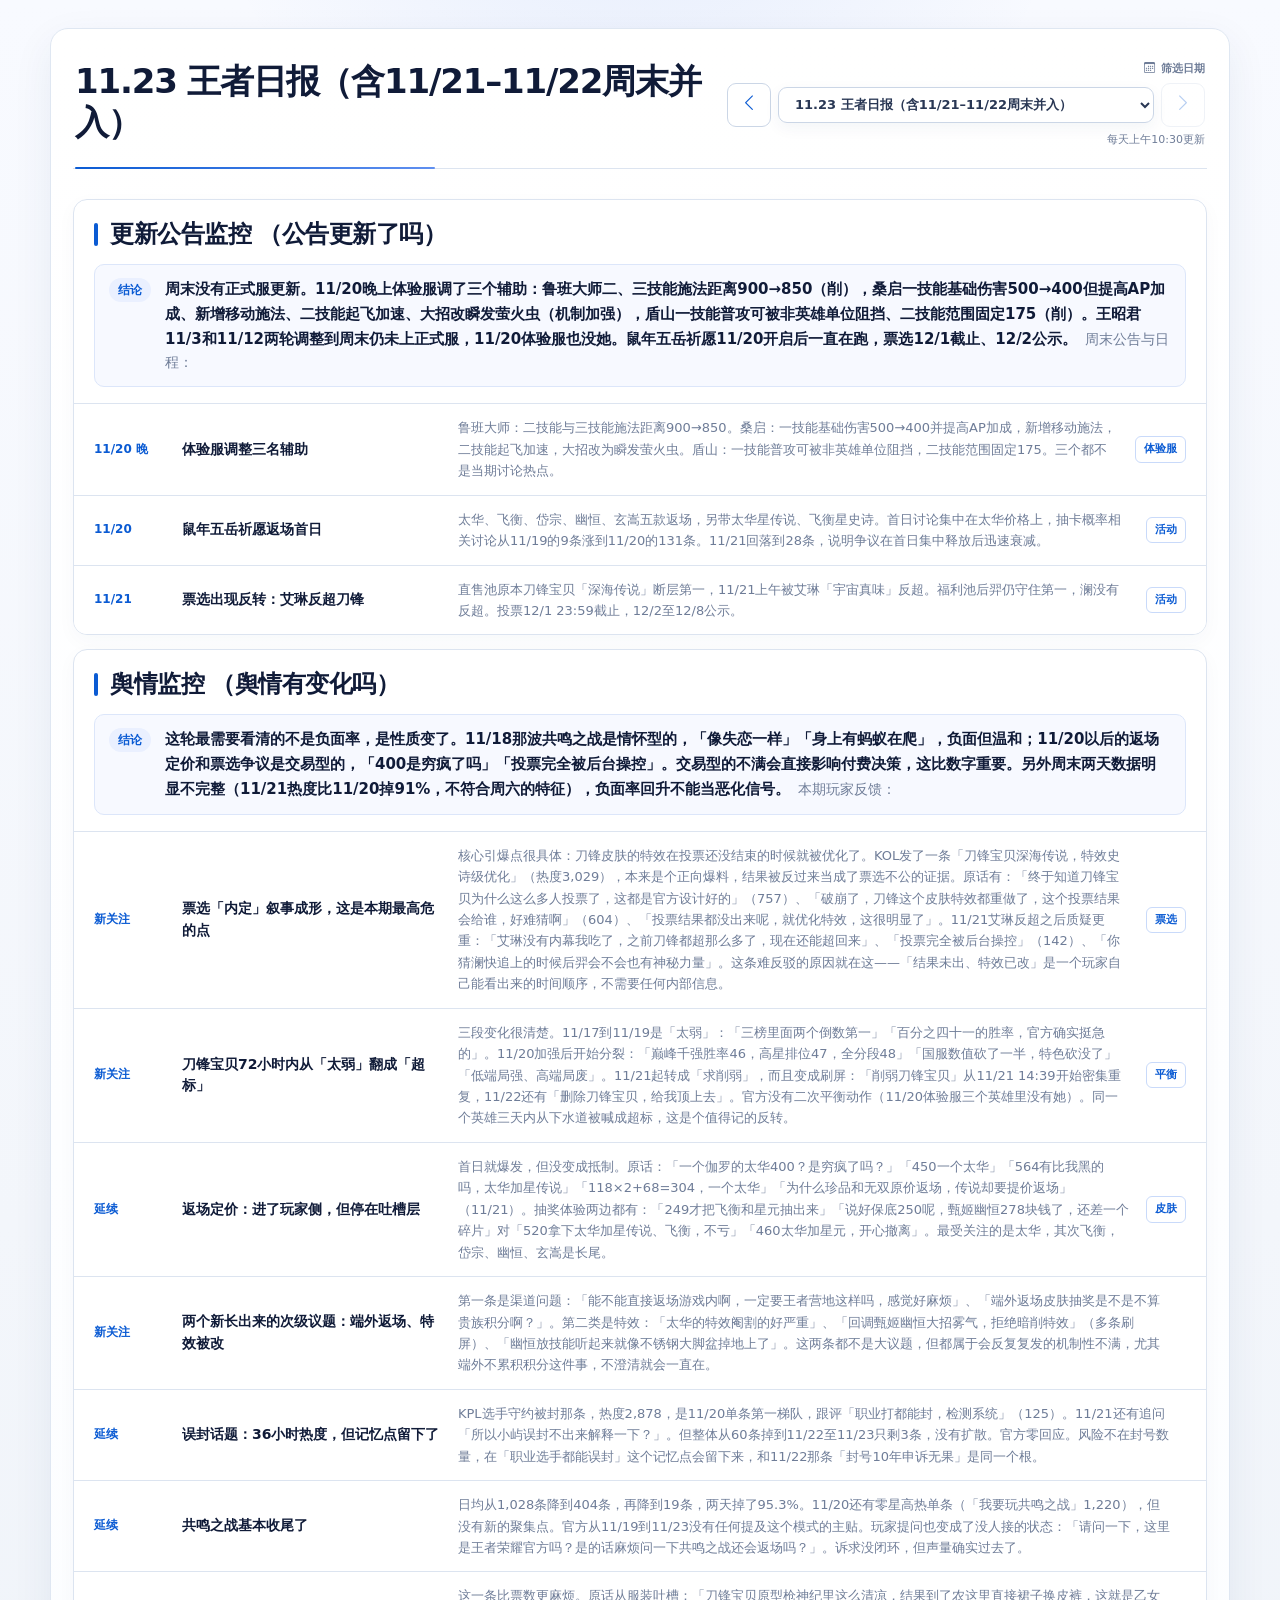
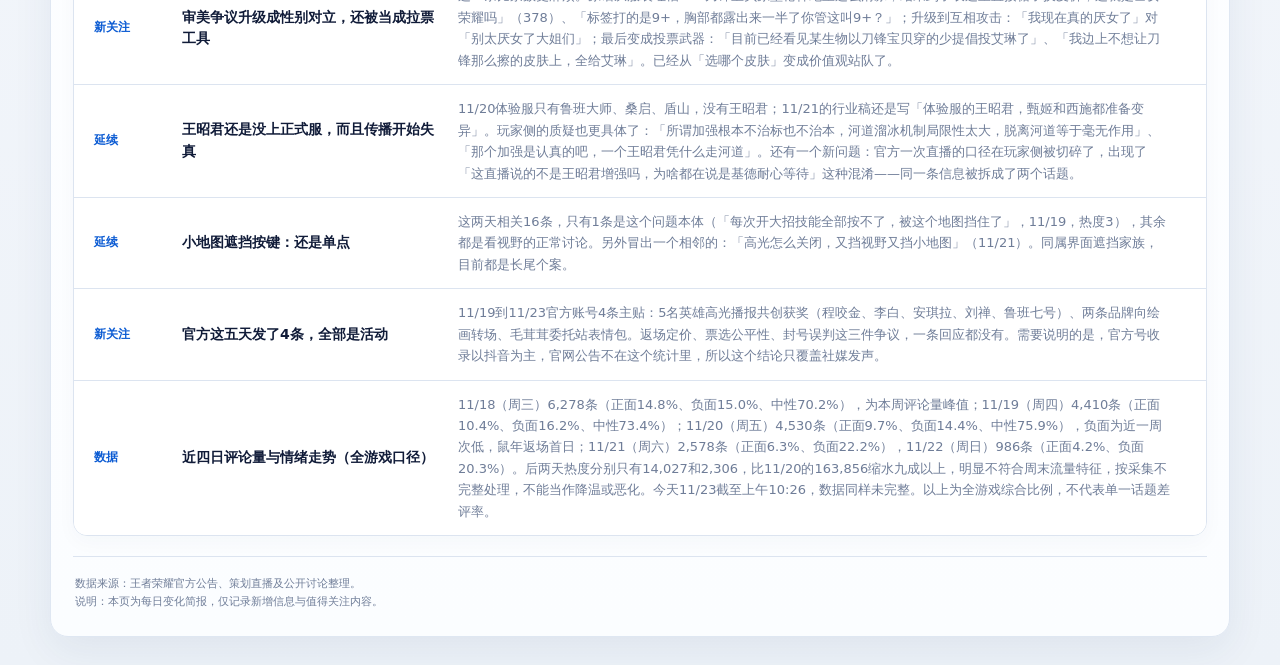
==== index.html @ 12e143df "Add Nov 23 report with weekend merge: vote-rigging claims, Bladefang reversal; backfill Nov 16-20" ====
<!DOCTYPE html>
<html lang="zh-CN">
<head>
<meta charset="UTF-8">
<meta name="viewport" content="width=device-width, initial-scale=1.0">
<meta name="color-scheme" content="light">
<meta name="description" content="王者荣耀更新与舆情监控内部日报">
<title>王者荣耀 · 更新与舆情监控</title>
<link rel="icon" href="data:,">
<link rel="preconnect" href="https://cdn.jsdelivr.net" crossorigin>
<link rel="stylesheet" href="https://cdn.jsdelivr.net/npm/bootstrap-icons@1.11.3/font/bootstrap-icons.min.css">
<style>
  :root {
    color-scheme: light;
    --page: #f3f6fb;
    --surface: #ffffff;
    --surface-soft: #f8faff;
    --ink: #101b38;
    --text: #293754;
    --muted: #6f7d98;
    --line: #dce4f0;
    --line-strong: #cbd6e6;
    --blue: #0b5bd3;
    --blue-soft: #edf4ff;
    --green: #0a9953;
    --green-soft: #f0fbf5;
    --green-line: #a9dfc3;
    --red: #e22d2d;
    --red-soft: #fff5f4;
    --red-line: #f2b8b4;
    --amber: #b86c08;
    --shadow: 0 14px 42px rgba(28, 53, 94, 0.07);
    --radius: 14px;
  }

  * { box-sizing: border-box; }

  html { scroll-behavior: smooth; }

  body {
    margin: 0;
    background:
      radial-gradient(circle at 50% -180px, rgba(56, 114, 226, 0.1), transparent 440px),
      linear-gradient(180deg, #f8faff 0%, var(--page) 54%, #edf2f8 100%);
    color: var(--text);
    font-family: "Microsoft YaHei", "PingFang SC", "Noto Sans SC", system-ui, sans-serif;
    font-size: 15px;
    line-height: 1.65;
    -webkit-font-smoothing: antialiased;
  }

  a { color: inherit; }

  .skip-link {
    position: fixed;
    top: 10px;
    left: 10px;
    z-index: 10;
    transform: translateY(-150%);
    padding: 8px 12px;
    border-radius: 8px;
    background: var(--ink);
    color: #fff;
  }

  .skip-link:focus { transform: translateY(0); }

  .report {
    width: min(1180px, calc(100% - 32px));
    margin: 28px auto;
    padding: 0 22px 22px;
    overflow: hidden;
    border: 1px solid #dfe7f2;
    border-radius: 18px;
    background: linear-gradient(180deg, #ffffff 0%, #fbfdff 100%);
    box-shadow: var(--shadow);
  }

  .masthead {
    position: relative;
    display: flex;
    align-items: flex-start;
    justify-content: space-between;
    gap: 24px;
    padding: 32px 2px 20px;
    border-bottom: 1px solid var(--line);
  }

  .masthead::after {
    position: absolute;
    bottom: -1px;
    left: 2px;
    width: min(32%, 360px);
    height: 2px;
    border-radius: 2px;
    background: linear-gradient(90deg, var(--blue), #5f8ff0);
    content: "";
  }

  .masthead h1 {
    margin: 0;
    color: var(--ink);
    font-size: clamp(25px, 3vw, 34px);
    line-height: 1.22;
    letter-spacing: -0.035em;
  }

  .masthead-meta {
    display: grid;
    flex: 0 0 auto;
    justify-items: end;
    gap: 5px;
    color: var(--muted);
    font-size: 13px;
    line-height: 1.5;
    text-align: right;
  }

  .date-filter-label {
    display: inline-flex;
    align-items: center;
    gap: 6px;
    color: var(--muted);
    font-size: 11px;
    font-weight: 700;
  }

  .date-control-row {
    display: flex;
    align-items: center;
    gap: 7px;
  }

  .date-select {
    min-width: 156px;
    height: 36px;
    padding: 0 32px 0 12px;
    border: 1px solid var(--line-strong);
    border-radius: 9px;
    outline: none;
    background-color: rgba(255, 255, 255, 0.9);
    color: var(--text);
    font: inherit;
    font-size: 13px;
    font-weight: 800;
    font-variant-numeric: tabular-nums;
    cursor: pointer;
    box-shadow: 0 5px 16px rgba(28, 53, 94, 0.05), inset 0 1px 0 #fff;
    transition: border-color 0.18s ease, box-shadow 0.18s ease;
  }

  .date-select:hover { border-color: #aebdd3; }
  .date-select:focus-visible {
    border-color: var(--blue);
    box-shadow: 0 0 0 3px rgba(11, 91, 211, 0.13), 0 5px 16px rgba(28, 53, 94, 0.05);
  }

  .refresh-note { color: var(--muted); font-size: 11px; }

  .compact-report-nav {
    display: none;
    width: 44px;
    height: 44px;
    place-items: center;
    border: 1px solid var(--line-strong);
    border-radius: 9px;
    background: rgba(255, 255, 255, 0.9);
    color: var(--blue);
    font-size: 18px;
    cursor: pointer;
  }

  .compact-report-nav:focus-visible {
    outline: 3px solid rgba(11, 91, 211, 0.16);
    outline-offset: 1px;
  }

  .compact-report-nav:disabled { opacity: 0.3; cursor: not-allowed; }

  .report-nav {
    position: fixed;
    top: 50%;
    z-index: 6;
    display: grid;
    width: 62px;
    height: 82px;
    place-items: center;
    border: 1px solid rgba(156, 176, 207, 0.52);
    border-radius: 18px;
    background: rgba(255, 255, 255, 0.5);
    color: var(--blue);
    font-size: 40px;
    opacity: 0.5;
    cursor: pointer;
    box-shadow: 0 12px 32px rgba(28, 53, 94, 0.09), inset 0 1px 0 rgba(255, 255, 255, 0.9);
    transform: translateY(-50%);
    backdrop-filter: blur(12px);
    transition: opacity 0.18s ease, transform 0.18s ease, background-color 0.18s ease, box-shadow 0.18s ease;
  }

  .report-nav i {
    line-height: 1;
    -webkit-text-stroke: 0.45px currentColor;
  }

  .report-nav:hover,
  .report-nav:focus-visible {
    opacity: 0.92;
    background: rgba(255, 255, 255, 0.88);
    box-shadow: 0 16px 40px rgba(28, 53, 94, 0.14), inset 0 1px 0 #fff;
    transform: translateY(-50%) scale(1.04);
  }

  .report-nav:focus-visible { outline: 3px solid rgba(11, 91, 211, 0.16); outline-offset: 3px; }
  .report-nav:disabled { opacity: 0.16; cursor: not-allowed; filter: grayscale(0.35); }
  .report-nav:disabled:hover { background: rgba(255, 255, 255, 0.5); transform: translateY(-50%); box-shadow: 0 12px 32px rgba(28, 53, 94, 0.09); }
  .report-nav--prev { left: max(18px, calc(50% - 700px)); }
  .report-nav--next { right: max(18px, calc(50% - 700px)); }

  main { padding-top: 30px; }

  .metrics {
    display: grid;
    grid-template-columns: repeat(3, minmax(0, 1fr));
    border: 1px solid var(--line);
    border-radius: var(--radius);
    background: linear-gradient(115deg, #fbfdff 0%, #f4f8ff 52%, #fbfdff 100%);
    box-shadow: inset 0 1px 0 rgba(255, 255, 255, 0.9), 0 8px 24px rgba(28, 53, 94, 0.04);
  }

  .metric {
    display: grid;
    grid-template-columns: 48px 1fr;
    gap: 14px;
    min-width: 0;
    padding: 24px 26px;
    transition: background-color 0.18s ease;
  }

  .metric:hover { background: rgba(237, 244, 255, 0.46); }

  .metric + .metric { border-left: 1px solid var(--line); }

  .metric-mark {
    display: grid;
    width: 46px;
    height: 46px;
    place-items: center;
    border-radius: 50%;
    border: 1px solid #dce8fb;
    background: linear-gradient(145deg, #f8fbff, #e4efff);
    color: var(--blue);
    font-size: 21px;
    font-weight: 800;
    box-shadow: 0 7px 18px rgba(11, 91, 211, 0.1), inset 0 1px 0 #fff;
  }

  .metric-mark i { display: block; line-height: 1; }

  .metric-label {
    display: block;
    margin-bottom: 2px;
    color: var(--muted);
    font-size: 13px;
  }

  .metric-value {
    display: block;
    overflow-wrap: anywhere;
    color: var(--blue);
    font-size: clamp(22px, 2.6vw, 31px);
    font-weight: 800;
    line-height: 1.3;
    letter-spacing: -0.03em;
    font-variant-numeric: tabular-nums;
  }

  .metric-value small {
    font-size: 0.58em;
    font-weight: 700;
    letter-spacing: 0;
  }

  .section {
    margin-top: 20px;
    padding: 22px 18px 18px;
    border: 1px solid var(--line);
    border-radius: var(--radius);
    background: linear-gradient(180deg, #ffffff 0%, #fcfdff 100%);
    box-shadow: 0 7px 24px rgba(28, 53, 94, 0.035), inset 0 1px 0 #fff;
  }

  .section-heading {
    display: flex;
    align-items: baseline;
    justify-content: space-between;
    gap: 20px;
    margin-bottom: 18px;
  }

  .section-heading h2 {
    position: relative;
    margin: 0;
    padding-left: 16px;
    color: var(--ink);
    font-size: 24px;
    line-height: 1.25;
    letter-spacing: -0.02em;
  }

  .section-heading h2::before {
    position: absolute;
    top: 4px;
    bottom: 3px;
    left: 0;
    width: 4px;
    border-radius: 3px;
    background: var(--blue);
    content: "";
  }

  .title-count {
    color: var(--muted);
    font-size: 13px;
    font-weight: 500;
    letter-spacing: 0;
  }

  .section-note {
    color: var(--muted);
    font-size: 12px;
    text-align: right;
  }

  .brief-report {
    display: grid;
    gap: 14px;
  }

  [hidden] { display: none !important; }

  .brief-section {
    border: 1px solid var(--line);
    border-radius: var(--radius);
    background: #fff;
    box-shadow: 0 6px 20px rgba(28, 53, 94, 0.03);
    overflow: hidden;
  }

  .brief-section .section-heading {
    margin: 0;
    padding: 19px 20px 15px;
  }

  .brief-section .section-heading h2 small {
    margin-left: 7px;
    color: inherit;
    font-size: inherit;
    font-weight: inherit;
    letter-spacing: inherit;
  }

  .brief-conclusion {
    display: flex;
    gap: 14px;
    align-items: baseline;
    margin: 0 20px 16px;
    padding: 12px 14px;
    border: 1px solid #dce6fa;
    border-radius: 10px;
    background: #f7f9ff;
  }

  .brief-conclusion-label {
    flex: 0 0 auto;
    padding: 3px 9px;
    border-radius: 999px;
    background: #eaf0ff;
    color: var(--blue);
    font-size: 12px;
    font-weight: 800;
    line-height: 1.5;
  }

  .brief-conclusion-copy {
    margin: 0;
    color: var(--muted);
    font-size: 14px;
    line-height: 1.65;
  }

  .brief-conclusion-copy strong {
    margin-right: 8px;
    color: var(--ink);
    font-size: 15px;
  }

  .brief-row-list { border-top: 1px solid var(--line); }

  .brief-row {
    display: grid;
    grid-template-columns: 72px minmax(170px, 260px) minmax(0, 1fr) auto;
    gap: 16px;
    align-items: center;
    min-height: 62px;
    padding: 13px 20px;
    background: #fff;
  }

  .brief-row + .brief-row { border-top: 1px solid var(--line); }
  .brief-row:hover { background: #fbfcff; }

  .brief-row-lead {
    color: var(--blue);
    font-size: 12px;
    font-weight: 800;
    white-space: nowrap;
  }

  .brief-row-title {
    color: var(--ink);
    font-size: 14px;
    font-weight: 800;
    line-height: 1.55;
  }

  .brief-row-copy {
    color: var(--muted);
    font-size: 13px;
    line-height: 1.65;
  }

  .brief-row-tag {
    padding: 3px 8px;
    border: 1px solid #c9dafa;
    border-radius: 6px;
    color: var(--blue);
    font-size: 11px;
    font-weight: 800;
    white-space: nowrap;
  }

  .brief-row.starred { background: #fffdf5; }
  .brief-row.starred:hover { background: #fffaf0; }

  .brief-row.starred .brief-row-lead {
    display: inline-flex;
    gap: 7px;
    align-items: center;
    color: #aa6b00;
  }

  .brief-row.starred .brief-row-lead i { color: #f0ad19; font-size: 16px; }
  .brief-row.starred .brief-row-title { color: #8d5700; }
  .brief-row.starred .brief-row-tag { border-color: #dfbb61; color: #9b6500; }

  .focus-card {
    position: relative;
    display: grid;
    grid-template-columns: minmax(0, 1.25fr) minmax(240px, 0.75fr);
    gap: 28px;
    padding: 24px;
    border: 1px solid var(--green-line);
    border-radius: 11px;
    background: linear-gradient(120deg, #f7fff9 0%, #edf9f3 70%, #f8fffb 100%);
    box-shadow: inset 0 1px 0 rgba(255, 255, 255, 0.9), 0 8px 22px rgba(10, 153, 83, 0.05);
    overflow: hidden;
  }

  .focus-card::after {
    position: absolute;
    top: -90px;
    right: -70px;
    width: 250px;
    height: 250px;
    border-radius: 50%;
    background: radial-gradient(circle, rgba(68, 190, 125, 0.1), transparent 68%);
    pointer-events: none;
    content: "";
  }

  .focus-title-row {
    display: flex;
    align-items: center;
    gap: 15px;
    margin-bottom: 12px;
  }

  .focus-title-row > div { min-width: 0; }

  .focus-icon {
    position: relative;
    z-index: 1;
    display: grid;
    flex: 0 0 48px;
    width: 48px;
    height: 48px;
    place-items: center;
    border: 1px solid rgba(255, 255, 255, 0.8);
    border-radius: 50%;
    background: linear-gradient(145deg, #18af67, #078947);
    color: #fff;
    font-size: 21px;
    box-shadow: 0 8px 20px rgba(10, 153, 83, 0.2), inset 0 1px 0 rgba(255, 255, 255, 0.28);
  }

  .eyebrow {
    display: inline-flex;
    align-items: center;
    width: fit-content;
    margin-bottom: 10px;
    padding: 4px 10px;
    border: 1px solid currentColor;
    border-radius: 999px;
    font-size: 12px;
    font-weight: 800;
    line-height: 1.35;
  }

  .eyebrow.good { color: var(--green); background: #fff; }
  .eyebrow.risk { color: var(--red); background: #fff; }

  .focus-card h3 {
    margin: 0;
    color: var(--green);
    font-size: clamp(25px, 3vw, 36px);
    line-height: 1.2;
    letter-spacing: -0.03em;
  }

  .focus-card p { margin: 0; font-size: 16px; }

  .focus-proof {
    position: relative;
    z-index: 1;
    align-self: stretch;
    padding-left: 28px;
    border-left: 1px solid var(--green-line);
  }

  .proof-label {
    display: inline-flex;
    align-items: center;
    gap: 7px;
    color: var(--muted);
    font-size: 12px;
  }

  .proof-value {
    margin: 7px 0 5px;
    color: var(--green);
    font-size: clamp(25px, 3vw, 36px);
    font-weight: 800;
    line-height: 1.2;
    letter-spacing: -0.035em;
    font-variant-numeric: tabular-nums;
    text-shadow: 0 2px 10px rgba(10, 153, 83, 0.08);
  }

  .proof-note { color: #4b6b5a; font-size: 12px; }

  .risk-panel {
    display: grid;
    grid-template-columns: 190px minmax(0, 1fr);
    margin-top: 14px;
    border: 1px solid var(--red-line);
    border-radius: 11px;
    background: linear-gradient(112deg, #fffafa 0%, #fff3f2 100%);
    box-shadow: inset 0 1px 0 rgba(255, 255, 255, 0.8), 0 7px 20px rgba(226, 45, 45, 0.035);
    overflow: hidden;
  }

  .risk-label {
    display: flex;
    flex-direction: column;
    align-items: flex-start;
    justify-content: center;
    gap: 8px;
    padding: 20px;
    border-right: 1px solid #f2cbc8;
    background: linear-gradient(145deg, rgba(255, 255, 255, 0.72), rgba(255, 245, 244, 0.42));
  }

  .risk-heading-icon,
  .risk-item-icon {
    display: grid;
    place-items: center;
    border-radius: 50%;
    background: linear-gradient(145deg, #f63d3d, #d82020);
    color: #fff;
    box-shadow: 0 6px 16px rgba(226, 45, 45, 0.18), inset 0 1px 0 rgba(255, 255, 255, 0.25);
  }

  .risk-heading-icon { width: 34px; height: 34px; font-size: 17px; }
  .risk-item-icon { width: 30px; height: 30px; font-size: 15px; }

  .risk-label strong { color: var(--red); font-size: 20px; }
  .risk-label > span:not(.risk-heading-icon) { color: #8d5d60; font-size: 12px; }

  .risk-list { margin: 0; padding: 6px 18px; list-style: none; display: flex; flex-direction: column; justify-content: center; }

  .risk-item {
    display: grid;
    grid-template-columns: 30px minmax(190px, 0.42fr) minmax(0, 1fr) auto;
    gap: 16px;
    align-items: center;
    padding: 15px 0;
  }

  .risk-item + .risk-item { border-top: 1px solid #f2d6d3; }

  .risk-name { color: var(--red); font-weight: 800; }
  .risk-copy { color: #695456; font-size: 13px; }

  .risk-status {
    padding: 3px 9px;
    border: 1px solid rgba(226, 45, 45, 0.28);
    border-radius: 7px;
    background: rgba(255, 255, 255, 0.66);
    color: var(--red);
    font-size: 12px;
    font-weight: 800;
    white-space: nowrap;
  }

  .update-group + .update-group { margin-top: 20px; }

  .update-group-title {
    display: flex;
    align-items: center;
    gap: 9px;
    margin: 0 0 8px;
    color: var(--blue);
    font-size: 17px;
  }

  .group-index {
    display: inline-grid;
    width: 26px;
    height: 26px;
    place-items: center;
    border-radius: 7px;
    border: 1px solid #dce8fb;
    background: linear-gradient(145deg, #f7faff, #e6f0ff);
    font-size: 14px;
    font-variant-numeric: tabular-nums;
    box-shadow: 0 4px 12px rgba(11, 91, 211, 0.07), inset 0 1px 0 #fff;
  }

  .update-table {
    overflow: hidden;
    border: 1px solid var(--line);
    border-radius: 10px;
    background: #fff;
    box-shadow: inset 0 1px 0 #fff;
  }

  .update-row {
    display: grid;
    grid-template-columns: minmax(185px, 0.34fr) minmax(0, 1fr) auto;
    min-height: 48px;
    align-items: center;
    transition: background-color 0.18s ease;
  }

  .update-row:hover { background: #f8fbff; }

  .update-row + .update-row { border-top: 1px solid var(--line); }

  .update-name,
  .update-copy,
  .update-tag { padding: 11px 16px; }

  .update-name { color: var(--blue); font-weight: 800; }
  .update-copy { border-left: 1px solid var(--line); color: var(--text); font-size: 13px; }

  .update-tag {
    color: var(--muted);
    font-size: 11px;
    font-weight: 700;
    white-space: nowrap;
  }

  .update-tag::before {
    display: inline-block;
    width: 5px;
    height: 5px;
    margin-right: 6px;
    border-radius: 50%;
    background: #8aa5cf;
    vertical-align: 2px;
    content: "";
  }

  .topic-board {
    border: 1px solid var(--line);
    border-radius: 10px;
    background: var(--surface);
    overflow: hidden;
    box-shadow: inset 0 1px 0 #fff;
  }

  .topic-board-head,
  .topic-row {
    display: grid;
    grid-template-columns: 92px minmax(0, 1fr) minmax(190px, 0.34fr);
    gap: 20px;
    align-items: center;
  }

  .topic-board-head {
    padding: 11px 18px;
    border-bottom: 1px solid var(--line);
    background: var(--surface-soft);
    color: var(--muted);
    font-size: 11px;
  }

  .topic-ranking { margin: 0; padding: 0; list-style: none; }

  .topic-row { min-height: 76px; padding: 14px 18px; transition: background-color 0.18s ease; }
  .topic-row + .topic-row { border-top: 1px solid var(--line); }
  .topic-row:hover { background: #f8fbff; }

  .topic-rank {
    display: grid;
    width: 30px;
    height: 30px;
    place-items: center;
    border-radius: 8px;
    background: #98a4b6;
    color: #fff;
    box-shadow: 0 5px 12px rgba(73, 91, 122, 0.14), inset 0 1px 0 rgba(255, 255, 255, 0.25);
  }

  .topic-rank small { display: none; }
  .topic-rank strong {
    font-size: 15px;
    line-height: 1;
    font-variant-numeric: tabular-nums;
  }

  .topic-row:nth-child(1) .topic-rank { background: linear-gradient(145deg, #f04438, #d92d20); }
  .topic-row:nth-child(2) .topic-rank { background: linear-gradient(145deg, #ff8a34, #f15a16); }
  .topic-row:nth-child(3) .topic-rank { background: linear-gradient(145deg, #f6b914, #e89a00); }

  .topic-main strong { display: block; color: var(--ink); font-size: 15px; }
  .topic-main span { display: block; margin-top: 4px; color: var(--muted); font-size: 12px; }
  .topic-signal { color: var(--blue); font-size: 12px; font-weight: 700; }

  .method-note {
    margin: 16px 2px 0;
    color: var(--muted);
    font-size: 11px;
  }

  .section-rail {
    position: fixed;
    top: auto;
    bottom: calc(50% + 64px);
    left: calc(50% + 610px);
    z-index: 5;
    display: grid;
    width: 132px;
    overflow: hidden;
    border: 1px solid var(--line);
    border-radius: 12px;
    background: linear-gradient(180deg, rgba(255, 255, 255, 0.97), rgba(247, 250, 255, 0.95));
    box-shadow: 0 12px 35px rgba(28, 53, 94, 0.09);
    backdrop-filter: blur(12px);
  }

  .section-rail a {
    display: grid;
    grid-template-columns: 24px 1fr;
    gap: 8px;
    align-items: center;
    min-height: 52px;
    padding: 10px 12px;
    color: var(--muted);
    font-size: 12px;
    font-weight: 700;
    text-decoration: none;
    transition: color 0.18s ease, background 0.18s ease;
  }

  .section-rail a + a { border-top: 1px solid var(--line); }
  .section-rail a:hover,
  .section-rail a:focus-visible,
  .section-rail a[aria-current="true"] { color: var(--blue); background: var(--blue-soft); }

  .section-rail b {
    color: inherit;
    font-size: 15px;
    font-variant-numeric: tabular-nums;
  }

  footer {
    margin-top: 20px;
    padding: 18px 2px 2px;
    border-top: 1px solid var(--line);
    color: var(--muted);
    font-size: 11px;
  }

  .sr-only {
    position: absolute;
    width: 1px;
    height: 1px;
    padding: 0;
    margin: -1px;
    overflow: hidden;
    clip: rect(0, 0, 0, 0);
    white-space: nowrap;
    border: 0;
  }

  @media (max-width: 900px) {
    .report { width: min(100% - 20px, 760px); margin: 10px auto; }
    .metrics { grid-template-columns: 1fr; }
    .metric + .metric { border-top: 1px solid var(--line); border-left: 0; }
    .focus-card { grid-template-columns: 1fr; }
    .focus-proof { padding: 18px 0 0; border-top: 1px solid var(--green-line); border-left: 0; }
    .risk-panel { grid-template-columns: 150px minmax(0, 1fr); }
    .risk-label { padding: 16px; }
    .risk-item { grid-template-columns: 30px minmax(180px, 0.5fr) minmax(0, 1fr); gap: 12px 16px; }
    .risk-status { grid-column: 1 / -1; }
  }

  @media (max-width: 1499px) {
    .section-rail { display: none; }
  }

  @media (max-height: 560px) {
    .section-rail { display: none; }
  }

  @media (max-width: 1419px) {
    .report-nav { display: none; }
    .compact-report-nav { display: grid; }
  }

  @media (max-width: 620px) {
    body { font-size: 14px; }
    .report { width: 100%; margin: 0; padding: 0 12px 16px; border: 0; border-radius: 0; box-shadow: none; }
    .masthead { flex-direction: column; gap: 14px; padding: 22px 2px 16px; }
    .masthead h1 { font-size: 24px; }
    .masthead-meta { width: 100%; justify-items: start; text-align: left; }
    .date-control-row { width: 100%; }
    .date-select { flex: 1; min-width: 0; }
    main { padding-top: 18px; }
    .metric { grid-template-columns: 40px 1fr; padding: 17px 16px; }
    .metric-mark { width: 38px; height: 38px; font-size: 18px; }
    .metric-value { font-size: 23px; }
    .section { margin-top: 12px; padding: 18px 12px 12px; }
    .section-heading { align-items: flex-start; margin-bottom: 14px; }
    .section-heading h2 { font-size: 20px; }
    .section-note { max-width: 120px; }
    .brief-section .section-heading { margin: 0; padding: 17px 14px 13px; }
    .brief-conclusion {
      gap: 10px;
      margin: 0 14px 13px;
      padding: 11px 12px;
    }
    .brief-conclusion-copy strong { display: block; margin: 0 0 2px; }
    .brief-row {
      grid-template-columns: 56px minmax(0, 1fr);
      gap: 4px 12px;
      align-items: start;
      min-height: 0;
      padding: 13px 14px;
    }
    .brief-row-title,
    .brief-row-copy,
    .brief-row-tag { grid-column: 2; }
    .brief-row-tag { width: fit-content; margin-top: 3px; }
    .focus-card { gap: 18px; padding: 18px; }
    .focus-card h3 { font-size: 28px; }
    .focus-card p { font-size: 14px; }
    .risk-panel { grid-template-columns: 1fr; }
    .risk-label { padding: 14px; border-right: 0; border-bottom: 1px solid #f2cbc8; }
    .risk-list { padding: 0 14px; }
    .risk-item { grid-template-columns: 30px minmax(0, 1fr); gap: 5px 10px; }
    .risk-item-icon { grid-row: 1 / span 3; }
    .risk-copy,
    .risk-status { grid-column: 2; }
    .update-row { grid-template-columns: 1fr; padding: 11px 13px; }
    .update-name,
    .update-copy,
    .update-tag { padding: 0; }
    .update-copy { margin-top: 5px; border-left: 0; }
    .update-tag { margin-top: 7px; }
    .topic-board-head { display: none; }
    .topic-row { grid-template-columns: 54px minmax(0, 1fr); gap: 12px; padding: 14px; }
    .topic-signal { grid-column: 2; }
  }

  @media (prefers-reduced-motion: reduce) {
    html { scroll-behavior: auto; }
    *, *::before, *::after { transition-duration: 0.001ms !important; }
  }
</style>
</head>
<body>
<a class="skip-link" href="#main-content">跳到主要内容</a>
<button class="report-nav report-nav--prev" id="previous-report" type="button" aria-label="查看上一期报告">
  <i class="bi bi-chevron-left" aria-hidden="true"></i>
</button>
<button class="report-nav report-nav--next" id="next-report" type="button" aria-label="查看下一期报告">
  <i class="bi bi-chevron-right" aria-hidden="true"></i>
</button>
<nav class="section-rail" id="section-rail" aria-label="页面章节"></nav>
<div class="report">
  <header class="masthead">
    <h1 id="report-title"></h1>
    <div class="masthead-meta">
      <span class="date-filter-label"><i class="bi bi-calendar3" aria-hidden="true"></i>筛选日期</span>
      <div class="date-control-row">
        <button class="compact-report-nav" id="compact-previous-report" type="button" aria-label="查看上一期报告">
          <i class="bi bi-chevron-left" aria-hidden="true"></i>
        </button>
        <label class="sr-only" for="report-date-select">选择报告日期</label>
        <select class="date-select" id="report-date-select"></select>
        <button class="compact-report-nav" id="compact-next-report" type="button" aria-label="查看下一期报告">
          <i class="bi bi-chevron-right" aria-hidden="true"></i>
        </button>
      </div>
      <span class="refresh-note">每天上午10:30更新</span>
    </div>
  </header>

  <main id="main-content">
    <div class="brief-report" id="brief-report" hidden>
      <section class="brief-section" id="brief-updates" aria-labelledby="brief-updates-title">
        <div class="section-heading">
          <h2 id="brief-updates-title">更新公告监控<small>（公告更新了吗）</small></h2>
        </div>
        <div id="brief-update-conclusion"></div>
        <div class="brief-row-list" id="brief-update-list"></div>
      </section>

      <section class="brief-section" id="brief-changes" aria-labelledby="brief-changes-title">
        <div class="section-heading">
          <h2 id="brief-changes-title">舆情监控<small>（舆情有变化吗）</small></h2>
        </div>
        <div id="brief-change-conclusion"></div>
        <div class="brief-row-list" id="daily-change-list"></div>
      </section>
    </div>

    <div id="full-report">
    <section class="metrics" aria-label="本期关键数据">
      <div class="metric">
        <span class="metric-mark" aria-hidden="true"><i class="bi bi-chat-square-dots-fill"></i></span>
        <div>
          <span class="metric-label">评论总量</span>
          <strong class="metric-value"><span id="comment-total"></span> <small>条</small></strong>
        </div>
      </div>
      <div class="metric">
        <span class="metric-mark" aria-hidden="true"><i class="bi bi-clock"></i></span>
        <div>
          <span class="metric-label">更新时间</span>
          <strong class="metric-value">每天上午10:30</strong>
        </div>
      </div>
      <div class="metric">
        <span class="metric-mark" aria-hidden="true"><i class="bi bi-star"></i></span>
        <div>
          <span class="metric-label">最值得关注</span>
          <strong class="metric-value" id="metric-highlight"></strong>
        </div>
      </div>
    </section>

    <section class="section" id="recommendation" aria-labelledby="focus-title">
      <div class="section-heading">
        <h2 id="focus-title">值得关注</h2>
        <span class="section-note">本期正向表现与重点争议</span>
      </div>

      <article class="focus-card">
        <div>
          <div class="focus-title-row">
            <span class="focus-icon" aria-hidden="true"><i class="bi bi-trophy-fill"></i></span>
            <div>
              <span class="eyebrow good" id="focus-eyebrow"></span>
              <h3 id="focus-name"></h3>
            </div>
          </div>
          <p id="focus-copy"></p>
        </div>
        <div class="focus-proof">
          <span class="proof-label"><i class="bi bi-hand-thumbs-up-fill" aria-hidden="true"></i><span id="proof-label"></span></span>
          <div class="proof-value" id="proof-value"></div>
          <div class="proof-note" id="proof-note"></div>
        </div>
      </article>

      <div class="risk-panel">
        <div class="risk-label">
          <span class="risk-heading-icon" aria-hidden="true"><i class="bi bi-exclamation-lg"></i></span>
          <strong>舆情风险</strong>
          <span id="risk-count"></span>
        </div>
        <ul class="risk-list" id="risk-list"></ul>
      </div>
    </section>

    <section class="section" id="sentiment" aria-labelledby="sentiment-title">
      <div class="section-heading">
        <h2 id="sentiment-title">近期话题讨论度<small class="title-count">（本周统计 <span id="sentiment-count"></span> 条评论）</small></h2>
        <span class="section-note">近7日话题讨论热度</span>
      </div>

      <div class="topic-board">
        <div class="topic-board-head" aria-hidden="true">
          <span>排名</span>
          <span>话题与讨论焦点</span>
          <span>热度依据</span>
        </div>
        <ol class="topic-ranking" id="topic-ranking"></ol>
      </div>
      <p class="method-note">说明：榜单用于回答“大家本周都在讨论什么”，按评论量、互动量与讨论持续度综合排序。</p>
    </section>

    <section class="section" id="updates-section" aria-labelledby="updates-title">
      <div class="section-heading">
        <h2 id="updates-title">更新内容</h2>
        <span class="section-note">玩法 → 商业化 → 运营活动</span>
      </div>
      <div id="updates"></div>
    </section>
    </div>
  </main>

  <footer id="report-footer"></footer>
</div>
<p class="sr-only" id="report-change-status" role="status" aria-live="polite"></p>

<script>
/* 历史日报入口：新增日期时追加一份报告，旧日期继续保留。 */
const BASE_UPDATES = [
  {
    title: "玩法",
    rows: [
      { name: "超极限狂潮", copy: "限时玩法。英雄技能冷却大幅缩短，体型随战斗变化，强调高频技能与爽感对抗。", tag: "已上线" },
      { name: "夏日农友节峡谷", copy: "主题玩法。峡谷加入身份牌与“种土豆”等互动，对局内完成目标可获得主题奖励。", tag: "已上线" },
      { name: "新英雄卢雅那", copy: "定位射手，核心玩法包含远程持续输出与致盲机制；英雄内容统一归入玩法。", tag: "已上线" }
    ]
  },
  {
    title: "商业化",
    rows: [
      { name: "澜·雾影狼魂", copy: "无双限定，祈愿抽取；本期监测显示保底成本约 400 元。", tag: "价格关注" },
      { name: "海月·真言先知", copy: "传说品质，8月8日上架，售价990点券。", tag: "皮肤" },
      { name: "百里守约·暗夜巡卫", copy: "传说品质，8月13日上架，售价990点券。", tag: "皮肤" },
      { name: "扁鹊·双面药师", copy: "史诗品质，通过活动免费获取。", tag: "福利" },
      { name: "心魔六耳·未来纪元", copy: "勇者品质，首周售价60点券。", tag: "皮肤" }
    ]
  },
  {
    title: "运营活动",
    rows: [
      { name: "夏日农友节", copy: "主题玩法与登录福利联动，围绕对局参与和主题奖励展开。", tag: "主题活动" },
      { name: "城市派对·青岛站", copy: "8月5日至8月9日开展线下城市活动。", tag: "线下" },
      { name: "明星农友赛", copy: "8月7日开展明星参与的主题对抗活动。", tag: "社区活动" }
    ]
  }
];

const REPORTS = {
  "2026-08-11": {
    layout: "full",
    title: "8.11 王者日报",
    date: "2026年8月11日",
    totalComments: "92,500",
    metricHighlight: "超极限狂潮",
    focus: {
      eyebrow: "舆情较好",
      tone: "good",
      name: "超极限狂潮",
      copy: "英雄技能冷却大幅缩短、体型随战斗夸张变化，玩法轻松爽快。玩家反馈娱乐性强，并催生大量趣味名场面（如关羽骑摩托、奥特曼乱入），社区呼吁转为常驻模式。",
      proofLabel: "外部表现",
      proofValue: "140 万点赞",
      proofNote: "本期监测到的相关视频最高点赞量"
    },
    risks: [
      {
        name: "周瑜剧情争议",
        copy: "争议集中于动画将周瑜塑造为诸葛亮的陪衬（“万年老二”），被玩家指为丑化角色；官方回应后仍需跟踪情绪回落。",
        status: "仍需跟踪"
      }
    ],
    updates: BASE_UPDATES,
    topics: [
      { name: "超极限狂潮", focus: "英雄体型被夸张放大，出现关羽骑着摩托车带着奥特曼这类被放大的搞笑名场面，玩家觉得非常有趣。", signal: "最高点赞视频 140 万" },
      { name: "澜·雾影狼魂皮肤", focus: "玩家对闪光海报高度赞扬，认为造型非常帅气；另有部分玩家认为技能特效品质未匹配无双定价。", signal: "海报口碑突出" },
      { name: "周瑜剧情争议", focus: "争议集中于动画将周瑜塑造为诸葛亮的陪衬（“万年老二”），被玩家指为丑化角色。", signal: "剧情争议持续" },
      { name: "新英雄卢雅那", focus: "玩家围绕致盲机制的强度与平衡性展开讨论，是本期值得关注的英雄设计话题。", signal: "单条视频最高 24.5 万赞" },
      { name: "夏日农友节峡谷", focus: "讨论集中在主题玩法、活动参与和福利内容。", signal: "玩法与福利讨论" }
    ]
  },
  "2026-08-12": {
    layout: "brief",
    title: "8.12 王者日报",
    date: "2026年8月12日",
    brief: {
      updateConclusion: {
        title: "有，但不大。",
        copy: "8月10日和11日各出了一次体验服更新："
      },
      updates: [
        {
          date: "8/10",
          title: "体验服停机维护",
          copy: "常规稳定性更新，无实质内容。",
          tag: "体验服"
        },
        {
          date: "8/11",
          title: "体验服不停机更新",
          copy: "含英雄调整（具体英雄因官网编码问题未能完整抓取，但NGA社区确认有平衡性改动）。",
          tag: "体验服"
        },
        {
          date: "持续中",
          title: "真正的大更新是8月6日夏日农友节",
          copy: "（8月8日澜无双·雾影狼魂上线、扁鹊史诗皮活动送、心魔六耳秒杀、妲己九尾返场、新英雄卢雅那等），都在3天窗口前已启动，目前仍在持续中（蔷薇之心今天截止）。",
          tag: "正式服"
        }
      ],
      changeConclusion: {
        title: "有，变化显著。",
        copy: "三个热点："
      },
      changes: [
        {
          name: "周瑜动画事件（8月9日爆发）",
          state: "热点1",
          copy: "《是王者啊》动画把周瑜欢迎会换成诸葛亮，激怒周瑜/小乔/曜等多群体，负面率~85%。制作组当日道歉承诺重做，8月10日起已降温。"
        },
        {
          name: "英雄平衡争议升温",
          state: "热点2",
          copy: "六耳猕猴/影/卢雅那等被指超标，8月11日策划直播点名15位超标+16位补强英雄。【战斗强度平衡性】讨论占比3天从10%翻到23%，仍在爬升。"
        },
        {
          name: "匹配机制争议",
          state: "热点3",
          copy: "策划直播宣布加入【负面信誉维度】优化排位算法，但玩家以质疑和讽刺为主（「策划承认连胜必连败了吗」）。",
          tag: "值得关注",
          starred: true
        },
        {
          name: "新皮肤（澜无双等）",
          state: "补充",
          copy: "舆情中性偏正面，无明显翻车。"
        }
      ]
    }
  },
  "2026-08-13": {
    layout: "brief",
    title: "8.13 王者日报",
    date: "2026年8月13日",
    brief: {
      updateConclusion: {
        title: "有新的。",
        copy: "最近 3 天（8.10–8.13）公告变化如下："
      },
      updates: [
        {
          date: "8/13",
          title: "正式服更新",
          copy: "苏烈-临界推演勇者皮肤上架（48 碎片可兑换）；弈星×诡秘之主新皮肤预热上线；累计充值等五档活动福利。",
          tag: "正式服"
        },
        {
          date: "8/11",
          title: "体验服不停机更新",
          copy: "英雄调整（具体数值未在公开搜索确认）。",
          tag: "体验服"
        },
        {
          date: "预告",
          title: "预告 / 爆料（未证实）",
          copy: "8.14 影×道诡异仙联动新皮上线、七夕狐妖小红娘皮肤返场；S45 新赛季前瞻直播、新英雄「王维」开测（自媒体消息）。",
          tag: "爆料"
        }
      ],
      changeConclusion: {
        title: "有变化。",
        copy: "两个新热点 + 常青吐槽无波动："
      },
      changes: [
        {
          name: "蔡文姬 / 澜「江东组」剧情争议",
          state: "热点1",
          copy: "（负面，8.12 集中爆发）：澜归入吴阵营，蔡文姬「魏回不去、吴进不去」，粉丝指责官方边缘化蔡文姬当工具人——「江东组什么活动都不带蔡蔡……蔡文姬是工具人吗？用完就丢」。价值认同类讨论 184→679 条，飙升。",
          starred: true
        },
        {
          name: "苏烈新皮肤「临界推演」",
          state: "热点2",
          copy: "（正面+调侃）：官方爆料热度 3.4 万+，科研主题获认可，玩家玩梗「每次出新皮也就换个电池🔋」。",
          tag: "舆情较好"
        },
        {
          name: "常青吐槽",
          state: "补充",
          copy: "平衡、匹配、皮肤定价无新波动。"
        }
      ]
    }
  },
  "2026-08-14": {
    layout: "brief",
    title: "8.14 王者日报",
    date: "2026年8月14日",
    brief: {
      updateConclusion: {
        title: "有新的，但不重要。",
        copy: "8/13 正式服更新 + 8/11 体验服调整，均为小更新："
      },
      updates: [
        {
          date: "8/13",
          title: "正式服不停机更新",
          copy: "苏烈新皮肤「临界推演」（勇者）进碎片商店，48 碎片兑换；百里守约新皮肤游戏内上架；狐妖小红娘联动返场；夏日农友节活动持续。",
          tag: "正式服"
        },
        {
          date: "8/11",
          title: "体验服不停机更新",
          copy: "蒙犽调整回退、钟无艳修复。",
          tag: "体验服"
        },
        {
          date: "预告",
          title: "预告 / 爆料（未证实）",
          copy: "曹操×道诡异仙联动皮肤预热；8/19 S45 新赛季速递直播（新英雄首曝）。",
          tag: "爆料"
        }
      ],
      changeConclusion: {
        title: "有变化，双主线。",
        copy: "上周价值观争议已降温，切换为："
      },
      changes: [
        {
          name: "蔡文姬剧情边缘化事件",
          state: "热点1",
          copy: "（8/12 新爆发，值得关注）：角色粉有组织地刷屏请愿（单日 450+ 条），不满「魏都回不去、江东不带她」的剧情悬空 + 官方二创只带澜不带蔡文姬——目前唯一有人组织、可能传到圈外的新热点。",
          starred: true
        },
        {
          name: "英雄平衡性争议",
          state: "热点2",
          copy: "热度仍第一（讨论占比 40~47%），但负面率已回落至 20% 附近，属「高讨论、可控」；吐槽集中在刮痧/超标/暗削（如「李白出无双皮肤削 170 护甲」）。"
        },
        {
          name: "整体状态",
          state: "补充",
          copy: "上周「价值观争议」已降温（负面 31.6% → 2~4%）；整体高讨论度、负面可控的平稳偏热状态。"
        }
      ]
    }
  },
  "2026-08-17": {
    layout: "brief",
    title: "8.17 王者日报",
    date: "2026年8月17日",
    brief: {
      updateConclusion: {
        title: "无变化。",
        copy: "8/15-17 官方渠道（正式服/体验服/皮肤/活动/平衡）无新增公告，最新仍是 8/14 体验服更新和 8/13 正式服版本更新。"
      },
      updates: [
        {
          date: "最新",
          title: "8/14 体验服更新（最近一次）",
          copy: "影/敖隐调整、蒙犽重新测试。",
          tag: "体验服"
        },
        {
          date: "最新",
          title: "8/13 正式服版本更新（上一期已记录）",
          copy: "苏烈临界推演、守约新皮、狐妖返场等。",
          tag: "正式服"
        },
        {
          date: "前瞻",
          title: "爆料未证实（B站流传）",
          copy: "8/18 更新：新英雄王维、曹操联动、七夕返场，可当前瞻留意。",
          tag: "爆料"
        }
      ],
      changeConclusion: {
        title: "有变化。",
        copy: "新版本预热 + 澜无双争议，负面占比连续 3 日下降："
      },
      changes: [
        {
          name: "8/18-20 版本更新预热刷屏",
          state: "热点1",
          copy: "新英雄王维（法刺）、曹操联动皮肤、狐妖小红娘返场、七夕情侣皮返场、30 抽/限时点券福利，整体期待偏正面。"
        },
        {
          name: "澜新无双皮肤争议",
          state: "热点2",
          copy: "「氪了才发现是幽默鲨匕男」，品质 vs 定价不匹配，属口碑分裂点。"
        },
        {
          name: "整体趋势",
          state: "补充",
          copy: "负面占比连续 3 日下降（18.2%→15.9%→12.9%），讨论热度从 8/13 高点回落，没有哪件事单独闹大；但英雄平衡（卢雅那/姬小满「超标」争论）与匹配机制（「运气游戏」）仍被反复抱怨，王维上线后的强度是下一个观察点。"
        }
      ]
    }
  },
  "2026-08-18": {
    layout: "brief",
    title: "8.18 王者日报",
    date: "2026年8月18日",
    brief: {
      updateConclusion: {
        title: "有变化，但近 3 天官方无新增正式服公告。",
        copy: "最新公告为 8/14 版本更新，其余为预告与爆料："
      },
      updates: [
        {
          date: "最新",
          title: "8/14 版本更新（最近一次正式服）",
          copy: "敖隐史诗级削弱、蒙犽变异、影平衡调整、修复刘备钟无艳。",
          tag: "正式服"
        },
        {
          date: "8/19 生效",
          title: "8/13 预告：狐妖小红娘系列返场 + 狄仁杰·小李飞刀联动",
          copy: "古龙正版授权。",
          tag: "正式服"
        },
        {
          date: "爆料",
          title: "媒体爆料（未证实）",
          copy: "S45 新英雄王维 8/19 前瞻直播 / 8/20 上线；海贼王联动官宣（8/16 前后曝光）；曹操/影道诡异仙联动皮肤预热。",
          tag: "爆料"
        }
      ],
      changeConclusion: {
        title: "有变化，热度降温。",
        copy: "新热点是七夕版本官宣："
      },
      changes: [
        {
          name: "七夕版本官宣（8/17）",
          state: "热点1",
          copy: "狐妖返场 + 小李飞刀 + 新英雄王维集中预热，情绪以「期待 + 薅羊毛」为主（「8月18更新有点香啊！」）。"
        },
        {
          name: "正面亮点",
          state: "热点2",
          copy: "新模式「超极限狂潮」口碑好（「好玩到排位都懒得打」）；澜/宫本加强获赞。"
        },
        {
          name: "整体趋势",
          state: "补充",
          copy: "热度逐日降温（评论量 1.08万 → 0.71万），负面占比 18.1% → 16.5%，整体中性偏正面，无爆发性危机。负面集中在老问题：①匹配机制/ELO 控胜率积怨（体量最大）②皮肤抽奖保底坑钱（澜无双/青丘九尾 120 抽保底，「品质不配价格」）③英雄削弱争议（百里守约/影/司空震「凭什么削我本命」）。"
        }
      ]
    }
  },
  "2026-08-19": {
    layout: "brief",
    title: "8.19 王者日报",
    date: "2026年8月19日",
    brief: {
      updateConclusion: {
        title: "有变化，七夕版本 8/19 正式上线。",
        copy: "狐妖返场 + 狄仁杰小李飞刀同日开启，另积分夺宝限时折扣："
      },
      updates: [
        {
          date: "8/19 生效",
          title: "狐妖小红娘联动限时返场",
          copy: "公孙离涂山容容、干将莫邪千山共赴、少司缘涂山红红、大司命东方月初 4 款 + 天幕/小兵/时装。",
          tag: "正式服"
        },
        {
          date: "8/19 上架",
          title: "狄仁杰·小李飞刀联动皮肤（古龙授权）",
          copy: "史诗限定，游戏外 490 点券礼包，8/26 游戏内直售。",
          tag: "正式服"
        },
        {
          date: "8/19 开启",
          title: "积分夺宝限时折扣",
          copy: "持续 4 天。",
          tag: "活动"
        },
        {
          date: "爆料",
          title: "新英雄王维 S45 预热（媒体爆料未证实）",
          copy: "8/19 前瞻直播 / 8/20 上线，定位法刺。",
          tag: "爆料"
        }
      ],
      changeConclusion: {
        title: "有变化，8/19 三线齐发，负面反弹。",
        copy: "核心是定价争议 + 皮肤归属争议："
      },
      changes: [
        {
          name: "狐妖返场定价争议",
          state: "热点1",
          copy: "史诗皮肤进祈愿、少司缘从 488 涨到约 2000 点券翻 5 倍，「史诗卖两百」被骂；叠加连续三年七夕返场审美疲劳。"
        },
        {
          name: "小李飞刀归属争议",
          state: "热点2",
          copy: "皮肤给了狄仁杰而非台词「小李飞刀」的李元芳，被玩「上司抢皮/职场霸凌」梗；七夕只出 1 新皮被指单调。"
        },
        {
          name: "道诡异仙/王维预热",
          state: "补充",
          copy: "道诡异仙皮肤迟迟不官宣引发「流产」猜疑；王维命名/定位有争议，但整体期待偏正面。"
        },
        {
          name: "整体趋势",
          state: "补充",
          copy: "8/18 热度峰值 48.4 万，负面占比 18%+ 高位；核心风险是「越卖越贵 + 返场敷衍」的慢性信任消耗，非事故级但需留意。"
        }
      ]
    }
  },
  "2026-08-20": {
    layout: "brief",
    title: "8.20 王者日报",
    date: "2026年8月20日",
    brief: {
      updateConclusion: {
        title: "有变化，8/20 出新版更新公告（昨天七夕版本延续）。",
        copy: "昨天 8/19 七夕版（狐妖返场+小李飞刀+S45前瞻）继续发酵，今天新增皮肤碎片补给站、英雄调整、王维体验服上线："
      },
      updates: [
        {
          date: "8/20 更新",
          title: "皮肤碎片补给站逐区开启",
          copy: "免费领 15 皮肤碎片，可兑公孙离涂山容容（88 碎片）。",
          tag: "正式服"
        },
        {
          date: "8/20 上线",
          title: "钟无艳/盾山/刘禅调整上线",
          copy: "「撞击伤害」改动；玩家忧「明升暗削」（媒体报道）。",
          tag: "正式服"
        },
        {
          date: "8/19 前瞻",
          title: "S45 新赛季前瞻直播（不止王维，机制改动量大）",
          copy: "①新英雄王维（法师，闪避机制+大招化雾全图支援）；②4 英雄重做：牛魔（三技能重做+投斧）、夏侯惇（大招拉回敌人+改位移）、苍（手感+三技能）、戈娅（全技能升级），赵怀真预告优化；③新召唤师技能「雾行千山」；④视野精灵大改（改为固定路线巡航+血条机制，影响辅助/打野视野节奏）；⑤共鸣之战正式版上线（自由搭配技能）。匹配机制/举报官方仅表态会优化、未公布具体方案（近期落地的是 8/12「负面信誉维度」，非本次前瞻）。均为前瞻/体验服，正式服未官宣。",
          tag: "前瞻"
        },
        {
          date: "8/20 更新",
          title: "新头像框、农场留言板、星币商城上新、异常修复",
          copy: "小更新。",
          tag: "正式服"
        },
        {
          date: "持续中",
          title: "七夕版本延续",
          copy: "狐妖 4 款返场至 9/19；小李飞刀 490 点券礼包窗口期至 8/25。",
          tag: "活动"
        }
      ],
      changeConclusion: {
        title: "有变化，昨天评论量飙到 19953 条（全期峰值）。",
        copy: "四股情绪叠加，王维首曝、英雄调整是今天的新爆点："
      },
      changes: [
        {
          name: "王维首曝 + 新召唤师技能争议",
          state: "新爆点",
          copy: "S45 前瞻单条热度 36304（全期最高）；王维「偷 5 个英雄技能」、机制失衡、「0场王维」玩梗刷屏；新召唤师技能「雾行千山」全程闪避被吐槽「吞掉司马懿两刀」。颜值好评但强度存疑。"
        },
        {
          name: "英雄调整「明升暗削」",
          state: "新爆点",
          copy: "钟无艳/盾山/刘禅加强上线，盾山技能被小兵挡引担忧；「加强=卖皮肤」阴谋论是最强负面。"
        },
        {
          name: "七夕定价 + 小李飞刀延续",
          state: "持续发酵",
          copy: "「史诗卖传说价 2000 点券」共识性吐槽仍在；小李飞刀归属（该给李元芳？）+ 不能赠送的抱怨未降温。"
        },
        {
          name: "整体趋势",
          state: "补充",
          copy: "8/19 评论量 19953 条（环比+116%），负面占比 17.4%；无单一危机但「定价+七夕内容单薄」共识度高；碎片补给站小吐槽冒头，留意活动入口。"
        }
      ]
    }
  },
  "2026-08-24": {
    layout: "brief",
    title: "8.24 王者日报",
    date: "2026年8月24日",
    brief: {
      updateConclusion: {
        title: "有变化。S45「长安雾山」上体验服（8/20 起），正式服预计 9 月下旬（约 9/23-24）。",
        copy: "8.21-8.24 主要是 S45 体验服实测 + 巅峰赛优化 + 几个皮肤预热/延期："
      },
      updates: [
        {
          date: "体验服",
          title: "S45「长安雾山」体验服上线（正式服约 9/23-24）",
          copy: "新英雄王维（中路法师，攒能量闪避伤害 + 化雾全图支援）；牛魔/夏侯惇/戈娅/苍 4 英雄变异重做；新召唤师技能「雾行千山」（穿墙位移 + 闪避 + 90 秒 CD）；视野精灵重做；共鸣之战娱乐模式；峡谷斗地主。",
          tag: "体验服"
        },
        {
          date: "8/21",
          title: "巅峰赛匹配优化",
          copy: "放宽同阵营不同分路的分数差限制，缓解匹配时长。",
          tag: "正式服"
        },
        {
          date: "8/22 预热",
          title: "甄姬×狐妖「涂山雅雅」联动新皮肤预热",
          copy: "预热阶段。",
          tag: "预热"
        },
        {
          date: "8/23",
          title: "暃/露娜/涂山雅雅等皮肤延期上线",
          copy: "原档期推迟。",
          tag: "预热"
        },
        {
          date: "福利",
          title: "皮肤碎片补给站 / 峡谷必吃",
          copy: "做任务得 15 皮肤碎片；150 星币兑头像框。",
          tag: "活动"
        }
      ],
      changeConclusion: {
        title: "有变化，负面反转。实测打脸宣传，负面从 18% 飙到 31%（8/22 峰值）。",
        copy: "8/20 体验服上线后玩家实测，情绪从「期待」转成「被骗感 + 抵制」，四条线同时炸："
      },
      changes: [
        {
          name: "夏侯惇「明增暗削」（最激烈）",
          state: "新爆点",
          copy: "官方宣传加强，实测一技能伤害砍 50%、大招削 41% 还加 4 秒 CD，被骂「飞升是场骗局 / 欺诈消费者」，本命玩家喊退款——「我攒一年荣耀水晶换的夏侯惇，你告诉我削了？」"
        },
        {
          name: "戈娅重做「抹杀灵魂」（组织化抵制）",
          state: "新爆点",
          copy: "删短喷、去漂移拉扯，老玩家「肌肉记忆全废、只是套皮新英雄」，「别动戈娅 / 0 个人要求重做」统一话术刷屏（单条热度 4069）；恐冲击后续 FMVP 皮肤销量。"
        },
        {
          name: "雾行千山「碾压闪现」恐慌",
          state: "新爆点",
          copy: "新召唤师技能穿墙 + 闪避 + 90 秒 CD，射手/打野恐慌「8 个人都带没法反制」；理性派指出「无无敌帧、不免控，其实不如闪现」。"
        },
        {
          name: "王维「假闪避」争议",
          state: "持续",
          copy: "宣传「无限闪避」实测是「有限护盾格挡」，落差被骂「诈骗」；清线慢、数值低被判「机制唬人、数值拉胯」，两派对立。"
        },
        {
          name: "少司缘削弱「圈钱背刺」",
          state: "持续",
          copy: "狐妖皮肤刚返场卖完就大削软辅少司缘，「圈完钱美美削弱，吃相太难看」，信任危机向其它软辅/女性向皮肤扩散。"
        },
        {
          name: "整体趋势",
          state: "补充",
          copy: "8/21 评论 2.1 万、8/22 评论 1.6 万负面 31% 峰值，8/23 起回落至 16%；无停氪运动，但 9 月下旬正式服上线若戈娅/夏侯惇原样实装，恐二次集中反弹。"
        }
      ]
    }
  },
  "2026-08-25": {
    layout: "brief",
    title: "8.25 王者日报",
    date: "2026年8月25日",
    brief: {
      updateConclusion: {
        title: "公告无大变化。8.23-8.25 无正式服大版本更新（S45 在体验服测，正式服约 9 月下旬）。",
        copy: "今天 8/25 只有几个延续项："
      },
      updates: [
        {
          date: "8/25 截止",
          title: "狄仁杰小李飞刀 490 礼包最后一天",
          copy: "8/19-8/25 窗口，明起转游戏内直售（首周 710 点券）。",
          tag: "活动"
        },
        {
          date: "预热",
          title: "曹操×影「道诡异仙」联动仍预热",
          copy: "约 8/27 上线，曹操-李火旺（传说）/影-白灵淼（史诗），未官宣。",
          tag: "预热"
        },
        {
          date: "体验服",
          title: "S45 七英雄调整持续实测",
          copy: "王维 + 牛魔/夏侯惇/戈娅/苍等，正式服约 9/23-24。",
          tag: "体验服"
        }
      ],
      changeConclusion: {
        title: "有变化。负面从 8/21-22 峰值 28.6% 回落到约 20%（8/23-25）。",
        copy: "核心从「实测打脸」转向「英雄平衡 + 匹配顽疾」；开放式问还挖出一个更新里没有的事件——农音节 AI 抄袭："
      },
      changes: [
        {
          name: "英雄平衡：王维超标 + 少司缘削弱（TOP1）",
          state: "持续爆发",
          copy: "连续 3 天讨论度第一。「新英雄王维超标」单条热度 8.4 万；少司缘被大削后「回调少司缘 / 一进场就融化」刷屏。超标砍不砍 vs 本命被削，两派对立。"
        },
        {
          name: "农音节舞台「AI + 抄袭单依纯」（开放式挖到，更新里没有）",
          state: "新发现",
          copy: "8/21-22 引爆负面峰值 28.6%——农音节舞台被指大量用 AI、歌曲抄袭歌手单依纯；8/23 起明显降温。这是按方向框问绝对问不出来的舆情。"
        },
        {
          name: "发育路/射手环境差",
          state: "新爆发",
          copy: "「别动戈娅/敖隐」「射手再不改没有活下去的必要」刷屏，双边玩家集中宣泄体验差。"
        },
        {
          name: "匹配机制/ELO 顽疾",
          state: "持平",
          copy: "长期高位负面，「机制有一万种方法让你输」「强行平衡胜率」，是退游言论主因。"
        },
        {
          name: "少司缘「卖皮就削」信任危机",
          state: "持续",
          copy: "「刚返场狐妖皮就削少司缘，吃相难看」「见不得女生爱玩的软辅」，已跨 5 天且与性别议题捆绑。"
        },
        {
          name: "整体趋势",
          state: "补充",
          copy: "负面高峰（8/21-22）已过、回落到约 20%，无单日 >30% 紧急态势；但英雄平衡 + 匹配 + 少司缘信任是持续发酵的慢性议题。"
        }
      ]
    }
  },
  "2026-08-26": {
    layout: "brief",
    title: "8.26 王者日报",
    date: "2026年8月26日",
    brief: {
      updateConclusion: {
        title: "无大更新。官方 8/26 发「8/27 版本更新公告」，8/27 生效。",
        copy: "8/26 的重心在舆情（策划道歉回退持续发酵），公告是明天的预告："
      },
      updates: [
        {
          date: "8/26 官宣",
          title: "8/27 更新预告（官方）",
          copy: "限时玩法「王者万象棋·迷你战」8/27 上线（送碎片×15/星币×100）；9 月礼册鲁班大师-傩神司史诗进免费奖池；婉儿群星魔术团/盾山梦圆繁星折扣返场；六耳二技能削弱、传送减伤优化。",
          tag: "正式服"
        },
        {
          date: "未证实",
          title: "西游记限定皮肤二波返场（旧媒体）",
          copy: "旧媒体排期称 8/2 与 8/27 两波西游记限定返场，但 8/27 官方公告正文未提，标未证实。",
          tag: "未证实"
        }
      ],
      changeConclusion: {
        title: "大变化。负面从 22% 跳到 43.3%（8/25）、8/26 仍 42.5%——策划直播道歉回退引爆。",
        copy: "主轴是「英雄调整双标」信任危机，另发育路新爆发："
      },
      changes: [
        {
          name: "策划直播道歉、回退少司缘/戈娅削弱（主轴）",
          state: "爆发",
          copy: "8/25 晚策划撤回少司缘第九次调整、取消戈娅「变异」重做并公开道歉。软辅玩家「我们赢了，冲策划有用」；双边/坦玩家「凭什么夏侯惇没人管」炸出「双标」愤怒。单条抖音视频热度 47.8 万。"
        },
        {
          name: "发育路环境争议（新爆发）",
          state: "新爆点",
          copy: "策划直播承认「发育路是一个人的游戏」，射手主播故氏/游苏集体开团；「发育路环境早就烂透了」「被五人越塔好无力」。单条热度 11.7 万。"
        },
        {
          name: "夏侯惇「双标」质疑升级",
          state: "升级",
          copy: "「少司缘说回调就回调，夏侯呢？」「魏国依旧飞升骗局」；高忠诚玩家失望+愤怒，矛头指向策划双标。"
        },
        {
          name: "傩神司新皮肤好评",
          state: "正面",
          copy: "鲁班大师时隔 1156 天新史诗、礼册免费获取被赞「良心」；少数吐槽「刚用掉史诗转换券」。"
        },
        {
          name: "整体趋势",
          state: "补充",
          copy: "8/25 评论 1.6 万、负面 43.3%（热度 189.5 万，4 倍），8/26 负面 42.5%；「官方态度/回应」标签从 773 飙到 1974 条——信任危机指向策划。"
        }
      ]
    }
  },
  "2026-08-27": {
    layout: "brief",
    title: "8.27 王者日报",
    date: "2026年8月27日",
    brief: {
      updateConclusion: {
        title: "有变化。8/27 正式服版本更新上线：万象棋·迷你战 + 六耳削弱落地。",
        copy: "公告主体是小更新+返场；舆情主轴仍是「双标」信任危机延续："
      },
      updates: [
        {
          date: "8/27 更新",
          title: "限时玩法「王者万象棋·迷你战」上线",
          copy: "8/27 逐步开启，回合制卡牌阵容对战，参与领皮肤碎片×15、星币×100；完整版《王者万象棋》9 月上线。",
          tag: "正式服"
        },
        {
          date: "8/27 更新",
          title: "英雄调整落地：六耳二技能削弱、传送减伤优化",
          copy: "心魔六耳二技能削弱、召唤师技能传送减伤优化；多项异常修复。",
          tag: "正式服"
        },
        {
          date: "9/1 起",
          title: "9 月礼册：鲁班大师-傩神司（史诗）进免费奖池",
          copy: "婉儿群星魔术团、盾山梦圆繁星折扣池返场；傩神司首月后商城直售 710/888 点券。",
          tag: "活动"
        },
        {
          date: "未证实",
          title: "西游记二波返场（旧媒体）",
          copy: "旧媒体称西游记限定 8/27 二波返场，官方公告正文未提，标未证实。",
          tag: "未证实"
        }
      ],
      changeConclusion: {
        title: "有变化。「双标」信任危机延续（8/27 数据未完整，负面 32.8%），海月超标新爆。",
        copy: "对比 8/25-26：戈娅抵制/王维超标降温，矛头集中在「双标」+ 发育路："
      },
      changes: [
        {
          name: "「双标」信任危机延续",
          state: "持续·高位",
          copy: "「少司缘说回调就回调，夏侯呢？」双边/坦玩家诉求被无视的愤怒未散；官方已道歉但未回应「双标」核心质疑，负面维持高位。"
        },
        {
          name: "发育路环境持续",
          state: "持续",
          copy: "射手玩家还在集体发声，等官方给具体优化时间表；这股情绪可能和「双标」的吐槽搅在一起扩大。"
        },
        {
          name: "海月机制超标（新爆发）",
          state: "新爆点",
          copy: "「机制严重超标，削弱数值没用，只有重做大招才能控制强度」，8/26 新增要求重做。"
        },
        {
          name: "关羽移速削弱 + 雾行千山削弱持续",
          state: "持续",
          copy: "关羽移速百分比→固定值被判「下水道」；雾行千山伤害移除、位移削弱继续被吐槽。"
        },
        {
          name: "整体趋势",
          state: "补充",
          copy: "8/27 数据未完整（1846 条、负面 32.8%）；若官方只停在「少司缘回退」、不回应双边诉求，恐二次反弹。"
        }
      ]
    }
  },
  "2026-08-28": {
    layout: "brief",
    title: "8.28 王者日报",
    date: "2026年8月28日",
    brief: {
      updateConclusion: {
        title: "无大更新。官方最新仍是 8/27 版本更新（万象棋·迷你战等）；8/28 为日常活动。",
        copy: "今天 8/28 几个延续项："
      },
      updates: [
        {
          date: "持续",
          title: "碎片补给站继续（至 8/30）",
          copy: "做任务最多领 15 皮肤碎片。",
          tag: "活动"
        },
        {
          date: "预热",
          title: "曹操×影「道诡异仙」联动仍预热",
          copy: "旧媒体指向 8 月底上线（曹操-李火旺传说/影-白灵淼史诗），官方未官宣。",
          tag: "预热"
        },
        {
          date: "未证实",
          title: "西游记二波返场仍无官方确认",
          copy: "官方公告正文始终未提，保持未证实。",
          tag: "未证实"
        }
      ],
      changeConclusion: {
        title: "有变化。「双标」信任危机连续 3 天扩散（8/26-28）：8/27 负面 30.7%、8/28（未完整）36.8%。",
        copy: "主轴仍是「英雄调整双标」，新增次生风险是性别对立 + 梗出圈："
      },
      changes: [
        {
          name: "「双标」危机扩散（主轴）",
          state: "持续·扩散",
          copy: "官方二次回应（8/27「没有飞升失败」）未平息；「要么全回调、要么别双标」的英雄名单被复制粘贴刷屏；「媚女荣耀/策划约到cos了」等梗跨抖音/B站/小红书出圈。"
        },
        {
          name: "性别对立苗头（新次生风险）",
          state: "新爆发",
          copy: "「媚女/内部爱」话术蔓延，中辅 vs 双边、女玩家 vs 男玩家对立放大；官方表态易被解读为站队，是舆情恶化的次生风险。"
        },
        {
          name: "发育路积怨持续",
          state: "持续",
          copy: "「发育路哭一暑假没人管，少司缘哭三天直接回调」；故氏/游苏等 KOL 持续开团，等实质优化落地。"
        },
        {
          name: "海月超标被点名",
          state: "持续",
          copy: "高分段 BP 率近 100% 却「不闻不问」，与少司缘回退对照成「双超标」。"
        },
        {
          name: "傩神司稳定好评",
          state: "正面",
          copy: "傩文化设计 + 礼册免费，好评延续，无风险。"
        },
        {
          name: "整体趋势",
          state: "补充",
          copy: "负面从基线约 21% 抬到 30-40%，属「信任危机」型而非单一事件型；指望它自己凉下去不太现实，转机在官方给统一调整标准 + 发育路实质落地。"
        }
      ]
    }
  },
  "2026-08-31": {
    layout: "brief",
    title: "8.31 王者日报（含 8.29-30 周末并入）",
    date: "2026年8月31日（周末并入）",
    brief: {
      updateConclusion: {
        title: "周末（8.29-30）无官方更新；8/31 极限狂潮下架 + 8 月礼册收尾。",
        copy: "按规则周末内容并入本条；公告侧只有模式/礼册切换 + 几个未证实预热/爆料："
      },
      updates: [
        {
          date: "8/31",
          title: "娱乐模式「超极限狂潮」下架",
          copy: "玩家大量刷「返场/常驻」，部分直接卸载；官方一句表态即可低成本消化。",
          tag: "正式服"
        },
        {
          date: "9/1 起",
          title: "8 月礼册关闭、9 月礼册开启",
          copy: "鲁班大师-傩神司进免费奖池（9/1 起）。",
          tag: "活动"
        },
        {
          date: "预热/爆料",
          title: "影×道诡异仙预热 + 一堆 9 月版本爆料（未证实）",
          copy: "8/28 影-白灵淼史诗首爆；「9/1、9/3 更新、孙尚香新皮肤」等均为未证实爆料。",
          tag: "未证实"
        }
      ],
      changeConclusion: {
        title: "有变化。「双标」危机周末进入第二阶段：靶点转向冷门英雄集体喊回调；负面回落至 30-33%。",
        copy: "周末三天（8.29-8.31）的新爆点 + 延续："
      },
      changes: [
        {
          name: "「双标」主轴迁移（周末核心）",
          state: "迁移·持续",
          copy: "少司缘事件降温（官方运营反馈占比 27%→2%），但「凭什么少司缘哭几天就回调」演变为空空儿/大禹/王昭君的集体喊冤，「回调XX」复读刷屏。"
        },
        {
          name: "空空儿回调诉求（8/30 爆发）",
          state: "新爆点",
          copy: "官方直播间把「空空儿」设成屏蔽词，火上浇油；「非遗被冷处理」的说法有传出厂外、被更多路人看到的势头。"
        },
        {
          name: "大禹修 bug 胜率暴跌（8/30）",
          state: "新爆点",
          copy: "bug 修复后胜率 55%→47%；「超绝逛街流辅助第一人」，此前强度建立在恶性 bug 上。"
        },
        {
          name: "关羽体验服被削（8/29）",
          state: "新爆点",
          copy: "「机制装备再砍两刀，牢九门秒成下水道」vs「关羽太该削了」，两派撕裂。"
        },
        {
          name: "极限狂潮下架刷屏（8/31，当日最密）",
          state: "新爆点",
          copy: "「上线一看狂潮没了，当场把王者卸了」「10 多万钻石全砸狂潮里」。"
        },
        {
          name: "炫神试玩引来一堆圈外人围观 + KPL 季后赛（8/30-31）",
          state: "中性/赛事",
          copy: "LOL 主播炫神试玩王者围观量大；TTG 2:4 JDG 淘汰，中辅 + BP 被骂「绝对战犯」。"
        },
        {
          name: "整体趋势",
          state: "补充",
          copy: "负面从 8/26 峰值约 43% 回落至 30-33%，整体风险 🟡；信任裂痕转入「冷门英雄集体喊冤」第二阶段，新赛季改动节点恐再点燃；9 月版本 + 返场皮肤带来正向覆盖。"
        }
      ]
    }
  },

  "2026-09-01": {
    layout: "brief",
    title: "9.1 王者日报",
    date: "2026年9月1日",
    brief: {
      updateConclusion: {
        title: "正式服无新版本更新；补记万象棋·迷你战一条 + 9 月爆料继续加码（未证实）。",
        copy: "8.30-31 内容已并入 8.31（周末并入）日报，本条只记 9.1 增量与补记："
      },
      updates: [
        {
          date: "8/30（补记）",
          title: "新限时玩法「王者万象棋·迷你战」",
          copy: "8.31 日报遗漏，此处补记：自走棋向新玩法已上线/预热；玩家「古币流轻松 90 星币」好评与「平衡最差的自走棋」吐槽并存。",
          tag: "正式服"
        },
        {
          date: "预热/爆料",
          title: "9/2-5 版本爆料增多（未证实）",
          copy: "在 8.31 日报爆料基础上扩充：曹操×道诡异仙联动皮肤、孙尚香三丽鸥无双、鲁班柯南/马可怪盗基德返场、S45 新赛季、新英雄王维、公孙离碎光执事、蓬莱峡谷语音包；王者荣耀世界 9/3「竹庭清赏」。官方未官宣。",
          tag: "未证实"
        }
      ],
      changeConclusion: {
        title: "有变化。9.1 当日两个真新爆点：少司缘「道歉后继续削」+ 匹配机制顽疾上头条。",
        copy: "8.30-31 爆点（空空儿/关羽体验服/狂潮下架等）已在 8.31 日报覆盖，本条只记增量："
      },
      changes: [
        {
          name: "少司缘「策划道歉后继续削」",
          state: "新爆点",
          copy: "道歉后又砍 2 技能 16% 伤害，信任落差引爆：「全分段胜率 50% 以下…下赛季就弃坑」扬言退游；对立面「少司缘就应该削弱」。"
        },
        {
          name: "匹配机制/ELO + 举报双标集中爆发",
          state: "新上榜",
          copy: "682 条 + 单条热度 1.22 万「平均 1 分打 19 分的巅峰对决」；核心诉求：取消 50% 胜率控制传闻、公开匹配规则、修举报双标（挂机举报无效、正常玩家反被误判）。",
          starred: true
        },
        {
          name: "新版本预热期待",
          state: "延续扩充",
          copy: "9/2-5 更新 + 皮肤排期爆料刷屏、期待为主（道诡异仙联动呼声高）；少数嘲讽「活动奖励少了一堆，看笑了」。"
        },
        {
          name: "8.30-31 爆点跟进（不单列）",
          state: "延续",
          copy: "「回调关羽」8/31 峰值延续、空空儿刷屏仍在扩散、KPL/主播节奏余热——均已在 8.31 日报详述，无新转折。"
        },
        {
          name: "整体趋势",
          state: "补充",
          copy: "负面约 30%。本日数据覆盖面偏窄，指标待补全。对英雄强度调整不满的玩家仍在集中留言；若 9/2-5 更新没有回应，S45 上线时可能再次被集中提起。"
        }
      ]
    }
  },

  "2026-09-02": {
    layout: "brief",
    title: "9.2 王者日报",
    date: "2026年9月2日",
    brief: {
      updateConclusion: {
        title: "正式服仍无版本更新（爆料的 9/2 更新未落地）；官方文旅企划「小王打卡计划」官宣 + 万象棋定档 9/10。",
        copy: "官网最新公告仍是 8/27 版本更新；增量 = 文旅企划官宣 + 万象棋定档 + 更多爆料（未证实）："
      },
      updates: [
        {
          date: "9/1 官宣",
          title: "文旅跨界企划「小王打卡计划」启动",
          copy: "团长小王带队、携英雄走进地方文旅；首站江西九江琵琶亭 × 杨玉环，出专属表情/头像框。官方动作，央广网等报道；舆情热度 21 万（周期第二）。",
          tag: "官方"
        },
        {
          date: "9/2 官宣",
          title: "王者万象棋定档 9/10，今日开预注册",
          copy: "迷你战玩法可领皮肤碎片/星币；评论区已为平衡性吵架（昨日日报已报口碑分裂）。",
          tag: "官方"
        },
        {
          date: "预热/爆料",
          title: "9 月版本爆料增多（未证实）",
          copy: "孙尚香三丽鸥无双 9/5 预热、鲁班柯南/马可怪盗基德返场二选一、S45 战令四选二（王昭君/镜/金山公主）、曹操道诡异仙「李火旺」；官方均未官宣。",
          tag: "未证实"
        }
      ],
      changeConclusion: {
        title: "有变化。平衡危机进入「策划正面开麦」阶段：主播开团→策划回应被嘲「诡辩」；吕布加强成全周期热度之王。负面 29.6-33.2%。",
        copy: "三天（8.31-9.2）累计 28,664 条；爆点 + 延续："
      },
      changes: [
        {
          name: "主播开团策划 → 策划开麦回应",
          state: "新焦点",
          copy: "吕德华/琴酒开团（8/31）后策划直播回应：「对抗路没有 T0 是好事，可增加博弈」「关羽数据确实太强」→ 大量玩家嘲讽「诡辩」「傲慢甩数据」，主播-策划对线成舆论放大器。",
          starred: true
        },
        {
          name: "平衡调整：加强侧正面峰值",
          state: "新爆点",
          copy: "吕布二技能新增吸附（热度 23.6 万，全周期最高单条）、瑶增强（20.9 万）、上官婉儿「飞天可直接按恢复」史诗级大改；削弱侧关羽/少司缘/敖隐喊冤持续。赵怀真玩法共创投票（辅助化 vs 边野化）是少见的新互动形式。"
        },
        {
          name: "皮肤商业化：期待与不满并存",
          state: "新上榜",
          copy: "爆料带期待（三丽鸥/道诡异仙）；但「返场二选一、战令四选二」选择机制被吐槽，首销无双「明辉仪」特效简陋被全网嘲，龙吟宝阁可兑换狮心王引老玩家不满。"
        },
        {
          name: "小王打卡计划文旅出圈",
          state: "正面",
          copy: "单条热度 21 万；「民乐之美不止一种打开方式」好评，玩家热议下一站城市——文旅联动少见地刷出正口碑。"
        },
        {
          name: "KPL：AG 4:1 RW「王者归来」",
          state: "延续",
          copy: "钟意裴擒虎准五杀，李九直言「AG 王者归来」；WB 老林泪洒/暖阳破防下播余热未散。"
        },
        {
          name: "整体趋势",
          state: "补充",
          copy: "负面 29.6%→33.2%→（9.2 当日未完整，不代表回落）；舆情降温中（8/31 峰值 1.66 万条→9/2 回落）。平衡危机已从「喊回调」进入「策划直接回应但被解读为傲慢」阶段，官方要是还这么回应，可能会发展成有组织的停氪/退游；整体 🟡。"
        }
      ]
    }
  },
  "2026-09-03": {
    layout: "brief",
    title: "9.3 王者日报",
    date: "2026年9月3日",
    brief: {
      updateConclusion: {
        title: "有新的。9/3 正式服更新落地（78M 小版本，无新皮肤）——9/2 日报爆料的更新实际推迟到今天，且不含新皮肤。",
        copy: "官网新增 9/3 版本更新公告；万象棋预约量更新为 7000 万："
      },
      updates: [
        {
          date: "9/3",
          title: "正式服版本更新（78M，无新皮肤）",
          copy: "高校系统上线；英雄强度调整：苍优化上线、少司缘/敖隐/影/刘备削弱；九江联动开放杨玉环头像框/表情；万象棋棋盘头像框开放获取。",
          tag: "正式服"
        },
        {
          date: "8/27 发布会",
          title: "王者万象棋预约量破 7000 万（此前日报报 5000 万）",
          copy: "定档 9/10 全平台上线（移动/PC 同步），85 英雄、18 棋手；预告公孙离「碎光执事」免费皮、双游联动福利。",
          tag: "官方"
        }
      ],
      changeConclusion: {
        title: "有变化。负面逐日走高（30.1%→32.3%→33.8%），玩家对策划的信任持续下滑；3 天累计约 3.3 万条。",
        copy: "新焦点 + 延续："
      },
      changes: [
        {
          name: "策划开麦争议发酵（「对抗路没有 T0 是好事」）",
          state: "延续",
          copy: "吕德华/琴酒开团后，策划回应被广泛嘲讽「诡辩」「傲慢甩数据」；「班级没有第一，有的话就把他干掉」类反讽刷屏；矛头高度集中策划团队，是当前负面情绪的核心引擎。",
          starred: true
        },
        {
          name: "英雄平衡：关羽「内部爱」论 + 吕布疑似纯削",
          state: "新焦点",
          copy: "关羽/少司缘同期出的削弱方案只先上线少司缘，玩家刷「策划 10 个有 9 个关平」；关羽一刀 4500 伤害被指「数值用脚填」；吕布加强呼声高但普遍认为「幅度不够/疑似纯削弱」；瑶增强获广泛认可（热度 20.9 万）。"
        },
        {
          name: "9/3 更新「无新皮肤」失望",
          state: "新上榜",
          copy: "78M 小版本只有高校系统+平衡调整+头像框，玩家「完全不敢相信，没有新皮肤」；另有「影改废了」「敖隐再削」零星不满。"
        },
        {
          name: "万象棋 9/10 预热被「求皮肤」梗绑架",
          state: "新上榜",
          copy: "预热讨论实际被「给杨玉环出皮肤我就玩万象棋」刷屏绑架，真正关注玩法者少；已有「自走棋再氪金难成功」的理性质疑声音。"
        },
        {
          name: "整体趋势",
          state: "补充",
          copy: "3 天约 3.3 万条（9/3 当日半天数据不具可比性）；负面 31% 上下且逐日走高，最大风险是「对抗路无T0」言论让玩家越来越不信策划，吐槽开始向「策划不做事/内部爱」扩散；整体 🟡。"
        }
      ]
    }
  },
  "2026-09-04": {
    layout: "brief",
    title: "9.4 王者日报",
    date: "2026年9月4日",
    brief: {
      updateConclusion: {
        title: "有新的。官网新增 9/3 体验服更新公告（元歌/巨人斧调整）；9/4 当天无新公告。",
        copy: "体验服在正式服 9/3 更新后迎来首次维护："
      },
      updates: [
        {
          date: "9/3 发布",
          title: "体验服不停机更新（元歌/巨人斧调整）",
          copy: "元歌、巨人斧：单个目标触发间隔 2 秒→1 秒，后选补偿提升至 25/40 层，进阶要求降低；另有消息称含关羽移速削弱回退、李白二技能必闪、空空儿加强、元流之子(辅助)削弱等（数值未核全，以官方公告为准）。",
          tag: "体验服"
        }
      ],
      changeConclusion: {
        title: "有变化。关羽「内部爱」论升级为绝对核心（789 条全时段最大话题），叠加 KPL 巅峰对决 TTG 关羽大放异彩引爆；9/3 热度约 41.5 万，属于新旧热点交替。",
        copy: "核心变化："
      },
      changes: [
        {
          name: "关羽「内部爱」论升级为绝对核心",
          state: "新爆点",
          copy: "体验服关羽「移速削弱回退+前期伤害加强」被解读为策划偏袒，叠加当晚 KPL 巅峰对决 TTG 关羽大放异彩，话题彻底引爆：关键词命中 789 条为全时段最大，单条最高热度 4.3 万；「关平被污名化」「策划被裹挟」阴谋论出现，与「对抗路没有 T0」言论形成逻辑矛盾被反复嘲讽（「嘴上说没有 T0，反手加强关羽」）；有观点评论中负面约 60%，高对抗性。",
          starred: true
        },
        {
          name: "苍「明升暗削」争议（全域草丛机制重做）",
          state: "新上榜",
          copy: "正式服苍机制重做被大量玩家实测认为是「砍数值换机制」的变相削弱（100 的 AD 加成被删、「T1 削到 T2.5 刮痧大王」）；官方定位「加强」与玩家体感严重背离，「卖皮肤前加强」的猜疑加剧信任消耗；有观点评论负面约 65%。"
        },
        {
          name: "9/3 无新皮肤失望 → 皮肤产能下滑质疑（周年庆预热期）",
          state: "延续",
          copy: "「搞这么大阵仗结果 0 个皮肤」「今年到 9 月只有 71 个皮肤」；周年庆限时点券、柯南/怪盗基德返场、道诡异仙联动延期等预热信息混杂，失望情绪与「AI 流水线皮肤」质疑叠加；单条最高热度 8317。"
        },
        {
          name: "高校认证系统上线 → 认证资格被炒至上千元（黑产争议）",
          state: "新上榜",
          copy: "高校认证重新开放（五级铭文特权/校徽/全校第一专属皮肤），认证资格在闲鱼被炒至数百至上千元（清北标价 8888 元），「学历歧视」「黑产倒卖」争议有可能传到游戏圈外去；有观点评论负面约 60%。"
        },
        {
          name: "整体趋势",
          state: "补充",
          copy: "9/3 评论量 6505、热度约 41.5 万（较 9/1-9/2 百万级热度回落，属于新旧热点交替）；整体负面 9/3 26.0%、9/4（半天）19.5%，明确表态的人里骂的占 9/3 约 72.6%；最大风险仍是「关羽内部爱」把平衡性问题升级为策划公信力+群体对立问题，若正式服原样上线将二次引爆；整体 🟡。"
        }
      ]
    }
  },
  "2026-09-07": {
    layout: "brief",
    title: "9.7 王者日报（含 9.5-6 周末并入）",
    date: "2026年9月7日（周末并入）",
    brief: {
      updateConclusion: {
        title: "周末（9.5-6）官方仅一条纯修复更新 + 一条高校黑产严打声明；9/7 无新公告。",
        copy: "按规则周末内容并入本条："
      },
      updates: [
        {
          date: "9/5",
          title: "问题修复版本更新（纯 bug 修复）",
          copy: "9:00-11:00 全服不停机；修复高校系统【你好同学】称号无法佩戴及过期时间展示等问题。",
          tag: "正式服"
        },
        {
          date: "9/4 发布",
          title: "官方严打高校身份冒用声明（回应黑产舆情）",
          copy: "伪造/买卖学信网信息认证属违规，将封停账号；媒体曝认证被炒至上千元（名校最高破 2000），客服称将通过实名/人脸核验防范，有消息称功能已下线（未证实）。",
          tag: "官方"
        },
        {
          date: "9/5",
          title: "万象棋研发纪录片发布（9/10 公测倒计时）",
          copy: "官方内容单条热度约 3.8 万，为 9/10 公测做最后预热；9/7 体验服关服。",
          tag: "官方"
        }
      ],
      changeConclusion: {
        title: "有变化。周末「量跌热涨」：周日热度 92.6 万、近周六 4 倍，KPL 巅峰对决 + 高校黑产报道双引爆；明确表态的人里骂的占约 71-75%。",
        copy: "周末三天（9.5-9.7）的新爆点 + 延续："
      },
      changes: [
        {
          name: "关羽「内部爱」→「超标本质」+ KPL 巅峰对决（周末核心，未降温）",
          state: "延续",
          copy: "关键词 695 条全周期最大；9/5-9/6 TTG 连续巅峰对决中「关羽+赵云+钟馗+小乔+敖隐」体系近乎无敌，萝卜关羽绕后成胜负手，关羽成「版本答案」；论战从「内部爱」升级为「超标本质」归因（减速统一度量衡/装备红利/续航起飞/卡 a 修复多重因素）；「1350 以上关羽 11 出场 51 胜率」数据刷屏；护关方与吐槽方互扣「关平/颜良文丑」帽子。",
          starred: true
        },
        {
          name: "高校认证黑产 → 官方严打声明（9/5 引爆 → 9/7 降温）",
          state: "新焦点",
          copy: "单条媒体报道热度 1.9 万+，为本周单个媒体信息最高；闲鱼认证资格炒至数百至上千元、名校最高破 2000；官方声明封停账号+实名/人脸核验；玩家转向认证实操/封号风险/隐私担忧讨论，9/7 已明显降温。",
          starred: true
        },
        {
          name: "玩家直接开火：「策划用英雄回调挑拨玩家互斗」",
          state: "新上榜",
          copy: "玩家明说「策划用英雄回调操弄舆论」：「嘴上说没有 T0，反手加强关羽」；少司缘回调被戏称「少司缘大人同款回调名额」；「李白不增反降，关羽不降反增」成反讽梗——已经从骂平衡，升级成骂策划动机。"
        },
        {
          name: "影「无皮肤 + 工具人」群体愤怒",
          state: "新上榜",
          copy: "「回调影！凭什么关羽影响手感了就能回调，影不行？」「改影的意义在哪里，连皮肤都没捞到」；高忠诚度小群体被伤害型愤怒，与关羽回调待遇对比持续放大，存在退游/抱团风险。"
        },
        {
          name: "对抗路生态 + 「没有 T0 是好事」（397 条，持续发酵）",
          state: "延续",
          copy: "「打野本质游戏王，辅助本质三分之二个打野，双边本质凑数的」；「没事 985 策划说对抗路没 T0 是好事」反讽刷屏；分路对立怨气未见降温。"
        },
        {
          name: "苍「明升暗削」（降温）",
          state: "延续",
          copy: "官方说法是胜率 48.5%→49.9%、出场率翻倍 vs 绝活哥「数值换机制、打肉能力骤降」；热度被关羽/KPL 压过，9/8 苍传说皮肤预热的消息一出来，争论就被冲淡了。"
        },
        {
          name: "整体趋势",
          state: "补充",
          copy: "评论量逐日回落（周六 11597 → 周日 8726 → 周一半天 2012）但热度冲到顶之后没掉下来；整体负面 14-18%、明确表态的人里骂的占约 71-75%；最大风险是「策划操弄舆论」的指控已经成型（玩家开始质疑策划动机而不只是数值），叠加 9/10 万象棋公测、周年庆皮肤爆料节点易再发酵；整体 🟡。"
        }
      ]
    }
  },
  "2026-09-08": {
    layout: "brief",
    title: "9.8 王者日报",
    date: "2026年9月8日",
    brief: {
      updateConclusion: {
        title: "官网无 9/8 新公告；澜无双皮肤祈愿今晚 23:59 兑换关闭（8/8 开启，一月活动收官）。",
        copy: "公告侧（含自媒体爆料，未证实的均标注）："
      },
      updates: [
        {
          date: "9/8 23:59",
          title: "澜无双皮肤祈愿兑换关闭",
          copy: "8/8 开启的「无双祈愿-抽澜无双皮肤」活动今日收官，兑换窗口今晚 23:59 关闭。",
          tag: "活动"
        },
        {
          date: "爆料（未证实）",
          title: "9/8 更新爆料刷屏（自媒体，未证实）",
          copy: "影×道诡异仙联动皮肤（白灵淼）、苍传说皮肤预热、S45 段位继承/分路优化、六款战令选二返场、周年庆限时点券+返场投票名单预测；均为自媒体爆料，官方未官宣。",
          tag: "未证实"
        }
      ],
      changeConclusion: {
        title: "有变化。讨论重心换了一批：9/7 晚体验服更新引爆三个新话题（制裁之刃重做/AoV 六英雄/姬小满优化），关羽大讨论明显降温；评论量自 8/27 峰值 24648 回落至 9/7 的 8648。",
        copy: "今日新焦点："
      },
      changes: [
        {
          name: "体验服「制裁之刃」重做：「看似加强实则削弱」（当日第一热点）",
          state: "新爆点",
          copy: "关键词 388 条、单条热度最高 10.2 万；攻速 20%→30%、物攻 100→75、回魂被动改低血量+普攻按最大生命回血（远程翻倍），官方定位「契合射手」被批；玩家共识「没人出≠制裁弱，是末世太强+射手没格子」；明确表态的人里骂的占约 85%，基本一边倒唱衰（「策划真的玩游戏吗？」）。"
        },
        {
          name: "AoV 六英雄登陆体验服投票（六选一）",
          state: "新上榜",
          copy: "莉莉安/星葵/皮皮/索文/卡芬妮/绯泪限时上线体验服，预计开启投票；「抄袭缝合 LOL」「国服设计师江郎才尽」质疑抬头，叠加王维「设计无聊」评价，有演变为对原创能力整体质疑的风险；皮皮「吞队友/吞兵线」机制成衍生讨论焦点。"
        },
        {
          name: "姬小满痛点优化（全加强）",
          state: "新上榜",
          copy: "被动新增「摸鱼减 CD」、21 组合技击杀回血回力劲、修复索敌缓存；全段位胜率仅 45.1% 背景下被定位「全加强」；「稳 T1 了」与「还是区、不解决根本」两派分化。"
        },
        {
          name: "9/8 更新爆料 + 周年庆返场预热",
          state: "新上榜",
          copy: "影×道诡异仙皮肤爆料（影「无皮肤」愤怒被部分缓解）、苍传说预热与「明升暗削」争议叠加；周年庆返场投票预测刷屏，「加价返场（49 史诗卖 200+）」「返场还投票」不满零星出现；孙尚香三丽鸥联动/珍品无双爆料（35 条）。"
        },
        {
          name: "关羽「超标/内部爱」明显降温",
          state: "延续",
          copy: "关键词仍有 401 条但热度几乎全集中在 9/7 KPL 巅峰对决，9/8 仅剩零星低热评论；被制裁/新英雄话题取代；风险：若体验服「前期加强后期削弱」方案落地，可能引发第二轮「关平」反弹。"
        },
        {
          name: "整体趋势",
          state: "补充",
          copy: "9/7 评论量 8648（8/27 峰值 24648 持续回落），负面约 16%；澜无双收官仅 24 条弱热度（负面集中「无双出太频繁+不加强英雄」）；万象棋公测预热仅 12 条仍未起势；下一风险窗口：制裁重做落地 + S45 新赛季临近（约 9/23-24）；整体 🟡。"
        }
      ]
    }
  },
  "2026-09-09": {
    layout: "brief",
    title: "9.9 王者日报",
    date: "2026年9月9日",
    brief: {
      updateConclusion: {
        title: "有新的。9/9 正式服大更新落地（庆万象棋上线：1000 限时点券 + 奇幻商店返场 + 商城上新 + 英雄调整）；9/10 万象棋公测 + 奇幻商店开启。",
        copy: "公告侧（9/8 发布，9/9 6:00-8:00 不停机更新）："
      },
      updates: [
        {
          date: "9/9",
          title: "庆万象棋上线：1000 限时点券 + 联动福利",
          copy: "游戏内福袋 + 万象棋每日对局领限时点券；联动送刘备新皮肤、公孙离勇者皮肤、夺宝五连抽。",
          tag: "官方"
        },
        {
          date: "9/10 开启",
          title: "奇幻商店：三款皮肤返场，直售最低 5 折",
          copy: "王昭君·映山客、马超/铠·琥珀纪元返场；直售皮肤最低 5 折 + 5 皮肤碎片再抵 50 点券；任务可刷新两次折扣（保留最低）。",
          tag: "官方"
        },
        {
          date: "9/9",
          title: "商城上新：狂铁秒杀皮 + 墨子·碎光执事 + 农友节时装",
          copy: "狂铁侦探小队勇者皮首周 60 点券秒杀；墨子·碎光执事上架（48 皮肤碎片/488 点券，标签由「勇者」改为「王者荣耀世界」）；农友节时装星币商城兑换（一套 600 星币）。",
          tag: "正式服"
        },
        {
          date: "9/9",
          title: "英雄调整：赵云削弱（空降）+ 元辅削视野 + 五射手攻速 + 兰陵王二技能",
          copy: "赵云大招基础伤害砍 70-140 + 0.05 额外 AD（未经体验服测试直接上线）；元流之子辅助二技能视野下调；鲁班/伽罗/狄仁杰/马可基础攻速 +3.5%、黄忠 +5%；兰陵王二技能调整（数值未核全）。",
          tag: "正式服"
        }
      ],
      changeConclusion: {
        title: "有变化。更新日主导矛盾是「英雄平衡」而非「福利」：赵云空降削弱、李白闪避改护盾、影削弱三处骂声特别集中；昨日三大热点（制裁/AoV/姬小满）全部大幅降温（-92%~-96%）。",
        copy: "今日焦点："
      },
      changes: [
        {
          name: "赵云被削：玩家气的不是「削」，是「没过体验服直接上」",
          state: "新爆点",
          copy: "削弱本身有共识（全段位 55.1% 胜率、14% 出场、KPL 巅峰对决指定打野）；玩家气的是「未经体验服、公告日直接空降」，觉得官方流程不透明；剔除中性后负面 100%；「宁可削赵云也要护关羽」的说法是最大火药点，还有「卖完皮肤就削」的老怀疑。"
        },
        {
          name: "李白「闪避改护盾」争议（策划直播称「纯加强」）",
          state: "新上榜",
          copy: "9/8 策划直播言论引发，剔除中性后负面 94.4%；「闪避不稳定，但只要触发就能靠大招反杀」vs「任何情况下只能多活 0.5 秒」；「又乱改机制」的抱怨和「策划说的话不可信」的情绪搅在一起。"
        },
        {
          name: "影削弱「被欺骗感」（出伤速度降低）",
          state: "新上榜",
          copy: "官方说法是「削前补后」，玩家实测全期削弱：「出六把影刃出刀速度都没之前快」；高忠诚度玩家愤怒 + 停氪言论，与道诡异仙联动皮挂钩（「数值不回调，一块钱也不会充」）。"
        },
        {
          name: "五大射手集体加攻速：嘲讽性负面",
          state: "新上榜",
          copy: "「五个射手加起来多了 1.6 把匕首」「黄忠单独 +2% 没绷住」；主要是嘲讽「加强幅度太小」，没有升级成集中争吵。"
        },
        {
          name: "奇幻商店返场：中性偏正（今日少数正向声量）",
          state: "新上榜",
          copy: "剔除中性后正面 66.7%：「琥珀纪元终于返场」；王昭君·映山客未满一年即返场引发「一年之期」潜规则讨论；少量「我 500 抽算什么」不满。"
        },
        {
          name: "昨日三大热点大幅降温",
          state: "补充",
          copy: "制裁之刃 -96%（仅剩零星「不适配射手」吐槽）、AoV 六英雄 -92%（「投皮皮」延续，机制破坏担忧潜伏）、姬小满 -96% 基本翻篇；属「当日爆发、次日衰减」型舆情。"
        },
        {
          name: "整体趋势",
          state: "补充",
          copy: "万象棋公测 + 1000 点券福利以中性资讯扩散为主，少量「金铲铲都玩腻了谁碰这玩意」抵触；更新日无爆发型危机，但平衡类话题骂声集中，赵云/李白声量若跨平台扩散存在短期升级风险；综合 🟡。"
        }
      ]
    }
  },
  "2026-09-10": {
    layout: "brief",
    title: "9.10 王者日报",
    date: "2026年9月10日",
    brief: {
      updateConclusion: {
        title: "有新的。9/10 王者万象棋正式公测 + 本体联动福利（1000 限时点券/刘备新皮/公孙离勇者皮）+ 奇幻商店开启。",
        copy: "公告侧（9/9 另有体验服不停机更新，内容未核全）："
      },
      updates: [
        {
          date: "9/10",
          title: "王者万象棋全平台公测（预约 7000 万）",
          copy: "iOS/安卓/鸿蒙/PC 模拟器，移动/PC 同服互通；开服福利：全部棋手免费兑换、老玩家领复刻棋盘演武沙盘、累计登录 7 天解锁万象超市棋盘。",
          tag: "官方"
        },
        {
          date: "9/10",
          title: "本体联动：1000 限时点券福袋 + 刘备新皮 + 公孙离勇者皮",
          copy: "福袋分金/银/铜袋（60/40/20 点券），纯本体 15 天领满、玩万象棋 7 天领满；刘备新史诗皮肤 710 限时点券兑换；公孙离新勇者皮做万象棋对局任务获取。",
          tag: "官方"
        },
        {
          date: "9/10",
          title: "奇幻商店开启（王昭君·映山客 / 马超·铠·琥珀纪元返场）",
          copy: "返场皮肤随机 8-9 折、直售最低 5 折；任务可刷新两次折扣（保留最低），5 皮肤碎片再抵 50 点券。",
          tag: "官方"
        }
      ],
      changeConclusion: {
        title: "有变化。当日绝对核心是万象棋公测 + 点券福袋互助刷屏（四端刷屏）；奇幻商店「9 折」吐槽 + 体验服吕布「数值加强」群嘲并列发酵；赵云/李白昨日高热话题显著降温。",
        copy: "今日焦点："
      },
      changes: [
        {
          name: "万象棋公测首日：点券奖励比玩法本身更吸引人",
          state: "新爆点",
          copy: "关键词 287 条当日第一，「小万金/银/铜袋」口令在抖音/贴吧/B站/TapTap 四端刷屏；明确表态的人里夸的占 40%（「自走棋赛道还能有创新，挺上头」）/负面 40%（「缝合酒馆战棋」「觉醒=凑三连」「单局太长」）/中立 20%；玩家实测出三个问题：在万象棋绑了账号后，王者里就做不了任务了；点券到账异常；不玩万象棋要 15 天才能拿满、玩了 7 天就行，被骂逼肝。不少人明说「十天后全款拿下敖隐然后美美卸载」——点券拿完就走，留不留得住人是下一个问题。",
          starred: true
        },
        {
          name: "奇幻商店「9 折」吐槽",
          state: "新上榜",
          copy: "明确表态的人里骂的占约 70%：「刷新两次还是九折」「就想要马超结果 9 折」；逐区开放时间不透明引发等待抱怨（「不标时间又不 0 点开啥意思」），已形成节奏苗头；正面约 20%（刷到心仪皮肤）。"
        },
        {
          name: "体验服吕布「数值加强」群嘲",
          state: "新上榜",
          copy: "单条热度 25684 为当日最高；「牢布的加强堪比茅厕里点上香薰」「痛点一个没管，随便加点小数字」；明确表态的人里骂/嘲讽的占约 85%；玩家说「赵云太强了削几次，吕布他喜欢玩就加强」——认为策划偏心吕布，顺带点关羽。"
        },
        {
          name: "关羽「超标/内部爱」延续",
          state: "延续",
          copy: "约 30 条、情绪比较激烈：「你不能只在砍到关羽的时候才想起来对抗路要团结」；和「吕布/赵云被偏心」的吐槽混在一起，玩家持续质疑策划护关羽。"
        },
        {
          name: "赵云/李白显著降温",
          state: "补充",
          copy: "赵云「空降削弱」仅剩零星余温（情绪由愤怒转吐槽/认命）；李白「闪避改护盾」基本平息（个位数残留）；再现「当日爆发、次日衰减」模式。"
        },
        {
          name: "整体趋势",
          state: "补充",
          copy: "9/10 整体负面 15.6%（明确表态的人里骂的占约 87%）；S45 临近时以期待为主（约 60%）；AoV 六选一投票仍有人质疑「官方动手脚/内定」（约 50%）。当天主要问题是点券活动 BUG 和「策划偏心内部爱」吐槽，但没有哪一件事单独闹大；整体 🟡。"
        }
      ]
    }
  },
  "2026-09-11": {
    layout: "brief",
    title: "9.11 王者日报",
    date: "2026年9月11日",
    brief: {
      updateConclusion: {
        title: "有新的。9/11 问题修复版本更新（修限时点券福袋显示异常等，回应昨天的 BUG 投诉）；另有马可无双/铠神罪/周年庆返场等一堆自媒体爆料（未证实）。",
        copy: "公告侧（补记 9/9 一次漏报的问题修复）："
      },
      updates: [
        {
          date: "9/11",
          title: "问题修复版本更新（6:00-8:00 不停机）",
          copy: "修复 1000 限时点券福袋活动页面领取/显示异常、投票相关显示等问题（内容未核全）；对应万象棋点券 BUG 投诉。",
          tag: "正式服"
        },
        {
          date: "9/9 补记",
          title: "9/9 问题修复版本更新（12:00-13:00）",
          copy: "修复农场作物列表、墨子皮肤碎片商店显示异常，优化农场装饰物显示（昨日漏报，补记）。",
          tag: "正式服"
        },
        {
          date: "爆料（未证实）",
          title: "马可无双「荣耀之章·宝藏篇」预热 + 周年庆返场名单 35 款",
          copy: "马可波罗无双限定预热、铠·神罪等无双祈愿返场、S45 新战令（安琪拉/亚瑟）、九款战令返场、十一周年限时点券回归；均为自媒体爆料/资讯，官方未官宣。",
          tag: "未证实"
        }
      ],
      changeConclusion: {
        title: "有变化。两件事被骂得最凶：①点券福袋 BUG（1587 条，当日第一）②奇幻商店「锁死 9 折」（吐槽占约 9 成）；官方已发修复公告，上午还有玩家在投诉。",
        copy: "今日焦点："
      },
      changes: [
        {
          name: "限时点券福袋 BUG 投诉集中爆发",
          state: "新爆点",
          copy: "1587 条当日第一，抖音/TapTap/微博都有；玩家骂三件事：在万象棋里绑了账号，王者里就做不了任务了；点券没到账（「点券没到账啥意思？两游戏邮箱都没有」）；不玩万象棋要 15 天才能拿满、玩了 7 天就行，像被绑着玩。官方已发修复公告，但上午还有人喊「吞点券」「绑错区改不了」——绑错区不给改是规则问题，修 BUG 也解决不了。"
        },
        {
          name: "奇幻商店「9 折锁死」：想买的玩家几乎全在骂",
          state: "新上榜",
          copy: "明确表态的人里骂的占约 9 成：「9 折锁死 + 刷新 BUG + 开放时间不透明」三叠加；「十年老玩家……偏偏马超琥珀纪元锁死 9 折，你弄丢了一个十年玩家」；刷 2 次仍 9 折、打 2 局不送刷新次数的 BUG 投诉并行。"
        },
        {
          name: "吕布加强群嘲：玩家刷「策划偏心关系户」",
          state: "延续",
          copy: "543 条；「加数值不解决摸不到人才是硬伤」；玩家翻出「王者里有个专门负责吕布赵云的 ch」的说法，认为「赵云强就削、吕布弱就加」是策划偏心——关羽、吕布、赵云一起被点名「内部爱/关系户」。"
        },
        {
          name: "万象棋次日口碑：有人夸上头，但更多人是「领完点券就删」",
          state: "延续",
          copy: "主播测评出来了但没传开（「弈星孝子 up 锐评：具有成瘾性，建议少玩」「瑕不掩瑜」）；官方在猛打广告拉人：「吕布/铠/伽罗打电话邀你玩万象棋」这类二创视频刷屏；但玩家里最多的说法是「要不是领限时点券我都不带下的」「领完皮肤就删」；这游戏到底行不行，得看 10/7 点券活动结束后还有多少人留下玩。"
        },
        {
          name: "关羽延续 / 赵云降温 / 李白平息",
          state: "补充",
          copy: "关羽 162 条「削弱关羽！！」刷屏延续；赵云 81 条分化（「弱势快五年，强一点怎么了」）；李白基本平息（峰值热度仅 30）。"
        },
        {
          name: "整体趋势",
          state: "补充",
          copy: "9/10 评论 12212 条（近 7 天第二高），但大部分是领点券的互助口令和转发，不是真讨论（热度指数只有 25 万，前几天 170 万+），所以负面比例看着低（12.1%，前日 16.5%）不代表情绪好转；9/11 上午负面 10.7%；当前最要盯的两件事：点券 BUG（修复中）和奇幻商店 9 折；整体 🟡。"
        }
      ]
    }
  },
  "2026-09-14": {
    layout: "brief",
    title: "9.14 王者日报（含 9.12-13 周末并入）",
    date: "2026年9月14日（周末并入）",
    brief: {
      updateConclusion: {
        title: "周末（9.12-13）官方没有新版本公告；最大节点是 9/12 KPL 夏决 TTG 夺冠；另有吕布加强/孙尚香无双等自媒体爆料（未证实）。",
        copy: "按规则周末内容并入本条："
      },
      updates: [
        {
          date: "9/12",
          title: "KPL 夏决：TTG 4:3 狼队夺冠，FMVP 小胖",
          copy: "厦门凤凰体育馆；巅峰对决两边都选关羽+赵云+敖隐，清清/萝卜关羽镜像对位；涵的钟馗神钩刷屏。",
          tag: "赛事"
        },
        {
          date: "爆料（未证实）",
          title: "9/14 更新爆料：吕布「史诗级加强」+ 孙尚香无双预热",
          copy: "含两件专精装加强、S45「牢布起飞」预热；孙尚香无双预热进入讨论；均为自媒体爆料，官方未官宣。",
          tag: "未证实"
        }
      ],
      changeConclusion: {
        title: "有变化。KPL 夺冠把大盘情绪拉高一档（9/13 正面 13.3%，近 10 日最高；负面降到 12.6-13.2%，近 10 日最低）；但 FMVP 归属吵翻了，关羽/赵云「版本答案」争论被赛事带火。",
        copy: "周末三天（9.12-9.14）的焦点："
      },
      changes: [
        {
          name: "TTG 夺冠 + 小胖 FMVP 归属吵翻",
          state: "新爆点",
          copy: "样本约 2513 条、单条最高热度 14.2 万；两派各半：夸的是「老东家不让我上首发，实力打脸」的复仇爽文剧本、涵的钟馗封神；骂的是「FMVP 纯属乱给，最 C 的是鹤辞不是小胖」、狼队粉「被自己研发的体系反噬」。争议指向赛事公平性，暂没烧到游戏本身。",
          starred: true
        },
        {
          name: "关羽「超标」争论被 KPL 直接点燃",
          state: "延续",
          copy: "958 条；巅峰对决两边都出关羽，挺关羽的拿这个当证据（「觉得关羽弱的看看 KPL 巅峰对决什么阵容」），骂的更凶（「一刀 3400、机制好数值高，还不削？」）；明确表态的人里骂的占约 60%。S45 若再动关羽容易二次引爆。"
        },
        {
          name: "赵云/钟馗/小乔被叫「版本答案」",
          state: "新上榜",
          copy: "KPL 带火的阵容讨论：「钟馗小乔加赵云怎么打，早就告诉你们答案了」；争论从「强不强」变成「怎么破解」；也有人抱怨「现在赵云就算了，钟馗小乔都上场了？」"
        },
        {
          name: "万象棋：投诉少了但没断，还改出新矛盾",
          state: "延续",
          copy: "「点券不到账」投诉明显减少，但「打三把任务还是完成不了、点券不发」还在刷屏；官方为防挂机改了任务判定，被骂「为了日活逆天修改、挂机不给领」；好消息是开始出现真实好评（「越玩越上头」「吕布开大燃爆了」）——口碑在好转但还没翻正，主力动机仍是点券。"
        },
        {
          name: "奇幻商店刷新 bug 集中爆发（9/12 峰值）",
          state: "延续",
          copy: "「什么模式都玩了就是刷不了刷新次数」单条热度 744；叠加「刷三次贵的全是 9 折」，明确表态的人里骂的占约 80%；bug 连续数日没修好，付费体验持续受伤。"
        },
        {
          name: "吕布「史诗级加强」预热：一半期待一半嘲",
          state: "新上榜",
          copy: "期待派：「S45 牢布真要起飞」「再也不怕大招疏散人群」；嘲讽派：「把吕布从 T5 提升到 T4.999」「加强没加对地方」；还有人反着说「牢布还是太超标，还得削」。"
        },
        {
          name: "整体趋势",
          state: "补充",
          copy: "9/13 评论 14214、热度 98.4 万（夺冠峰值）；大盘负面 12.6-13.2% 为近 10 日最低、正面升到 9.6-13.3%，夺冠把情绪整体拉好了一档；整体风险 🟢 平稳；要盯的是关羽/赵云「版本答案」争论会不会和 S45（约 9/23-24）平衡调整撞在一起。"
        }
      ]
    }
  },
  "2026-09-15": {
    layout: "brief",
    title: "9.15 王者日报",
    date: "2026年9月15日",
    brief: {
      updateConclusion: {
        title: "有新的。9/15 抢先服更新 S45 赛季（媒体称赛季名「月照长安」，正式服约 9/23-24）；9/14 发 iOS13 停支持公告；补记 9/12 官方承认万象棋/奇幻商店奖励延迟。",
        copy: "公告侧："
      },
      updates: [
        {
          date: "9/15",
          title: "抢先服更新 S45 赛季（14:00-17:30）",
          copy: "新英雄王维（中路法师，云雾/闪避机制）、农场昼夜交替、局内表情/动作交互整合；7:00 起关闭抢先服与正式服互通；正式服预计 9/23-24。",
          tag: "正式服"
        },
        {
          date: "9/14",
          title: "建议系统升级公告：S45 起停支持 iOS13 及以下",
          copy: "因适配 iOS 系统要求，S45 新赛季起 iOS13 以下系统无法登录，建议升级设备或用云·王者荣耀。",
          tag: "官方"
        },
        {
          date: "9/12 补记",
          title: "官方承认奖励延迟：种万象王牌/奇幻商店",
          copy: "「对局任务奖励领取延迟问题说明公告」：部分玩家这两个活动奖励延迟到账，官方已定位紧急修复（此前日报漏记此公告）。",
          tag: "官方"
        }
      ],
      changeConclusion: {
        title: "有变化。S45「月照长安」官宣彻底点燃讨论，王维是绝对主线（单条热度 5.4 万，期待 6 成）；万象棋投诉变异成「任务不结算」；上周关羽/FMVP 等都降温了。",
        copy: "今日焦点："
      },
      changes: [
        {
          name: "S45「月照长安」官宣 + 新英雄王维：期待 6 成",
          state: "新爆点",
          copy: "单条热度最高 5.4 万；夸的是「王维太帅了」「赛季名好美，有当时长安故事那几季的感觉」；骂的是「大招特效太阴」「王维建模和程咬金不像一个游戏里的人」「请加强王维」——美术和强度预期是正式服前最要盯的点。",
          starred: true
        },
        {
          name: "S45 英雄调整：李白/关羽/吕布/牛魔/程咬金吵成一片",
          state: "新上榜",
          copy: "吐槽和好评差不多对半：程咬金因不死鸟之眼加强意外被夸（「下赛季将撕裂高分段」）；骂的是「李白这波还是蚊子腿」「吕布机制不改只能滚去坐牢」；关羽转向「到底是削还是加强」的数值争论（「一个超标英雄在体验服削弱待了一个月还没上正式服」）。"
        },
        {
          name: "赛季限定技能「雾行千山」被质疑设计",
          state: "新上榜",
          copy: "穿墙位移+闪避+雾气减速的新机制，技巧帖热度 2 万说明有人研究；但质疑声也在：「闪避还限制伤害上限，那闪避的意义是啥」「每个赛季跟开盲盒似的」；今晚抢先服实测若超模或鸡肋，负面会快速放大。"
        },
        {
          name: "万象棋投诉变异：从「领不到」变成「任务不结算/速刷失效」",
          state: "延续",
          copy: "「打两把了一把都没给我结算任务，是 bug 还是故意的」「昨天挂机第五名还能完成任务，今天非要认真玩四五十分钟」——官方改了防挂机判定后速刷失效，成了新投诉点；同时真实好评还在出现（「凌晨三点还在玩，真上瘾了」）。"
        },
        {
          name: "iOS13 停支持：声量小但有零星抱怨",
          state: "新上榜",
          copy: "「我 13.6.1 这可咋整，逼着我换手机啊」；没形成群体抱怨；暗雷是云·王者荣耀的画质落差和收费政策，正式服上线时可能被翻出来。"
        },
        {
          name: "皮肤/战令：小黄鸭返场被夸，战令选人挨骂",
          state: "新上榜",
          copy: "「下赛季返场全套小黄鸭皮肤」期待声不少；骂的是战令给安琪拉/亚瑟（「瑶妹新皮去哪了」「亚瑟都第 3 个赛季皮了」）、武则天 1335 天没新皮肤被翻出来。"
        },
        {
          name: "整体趋势",
          state: "补充",
          copy: "9/15 正面 6.5%、负面 13.4%。本日数据覆盖面偏窄，指标待补全；上周的关羽超标、小胖 FMVP、版本答案和奇幻商店争论都已明显减少，当天没有新的集中抱怨，整体 🟡；下一步看抢先服实测反馈。"
        }
      ]
    }
  },
  "2026-09-16": {
    layout: "brief",
    title: "9.16 王者日报",
    date: "2026年9月16日",
    brief: {
      updateConclusion: {
        title: "官网无新公告；核心信息来自 9/15 策划直播：达摩大招加「保底击退」、赵怀真共创 4 痛点优化方向；9/15 体验服还有一次停机更新（内容未核全）。",
        copy: "公告/直播侧："
      },
      updates: [
        {
          date: "9/15 直播",
          title: "策划直播：达摩大招「保底击退」+ 赵怀真共创 4 痛点",
          copy: "达摩大招命中即击退、上墙更容易；赵怀真共创总结 4 个痛点与优化方向；同步回应双边环境、辅助移速、干扰补强。",
          tag: "官方"
        },
        {
          date: "9/15",
          title: "体验服停机更新（15:30-17:30）",
          copy: "官网有公告但正文未核到全文（JS 页抓不到），具体调整内容未核全。",
          tag: "体验服"
        }
      ],
      changeConclusion: {
        title: "有变化。主线切换：昨天还是 S45/王维，今天换成达摩「保底击退」和李白「闪避变薄护盾」两股吐槽（9/15 策划直播的次日发酵）；负面升到 16.6%。",
        copy: "今日焦点："
      },
      changes: [
        {
          name: "达摩「保底击退」：8 成人说治标不治本",
          state: "新爆点",
          copy: "59 条提及、两条解读视频热度 962/570 为当日断层第一；吐槽占约 8 成：「保底击退不解决伤害/数值/CD 的根本痛点」「策划不行就回退吧，以前的手感多舒服」「头疼医头脚疼医脚，极其敷衍」；认可约 2 成（「好歹是加强了，直接 t4 到 t1.5」）。老玩家诉求分三类：回退老版/加数值减 CD/还斩杀脚。"
        },
        {
          name: "李白「闪避」实测翻车：玩家说这就是个薄护盾",
          state: "新上榜",
          copy: "雾行千山给李白二技能的「闪避」实测后只挡伤害不挡控制、还有伤害上限；吐槽约 8 成、几乎没好评：「明明是护盾，为什么叫闪避」「超级闪避×，超级（薄）护盾√」「为了一个王维搭上这么一个人气英雄」。"
        },
        {
          name: "赵怀真共创：玩家怕他被改成辅助",
          state: "新上榜",
          copy: "4 痛点优化方向公布后，担忧占约 5 成：「第二个不就是把赵怀真往辅助改吗」「有些英雄根本不用重做，回调到刚出时的强度就能重回巅峰」。"
        },
        {
          name: "王维实测还没起量",
          state: "补充",
          copy: "直接提及仅 3 条——抢先服实测一天后，王维强度/手感的讨论没规模展开，热度全被达摩/李白分流；昨天「特效太阴/建模不像一个游戏」的吐槽也没继续发酵；实测口碑还得再等几天。"
        },
        {
          name: "万象棋：真人声音 6-7 成负面，留存风险坐实中",
          state: "延续",
          copy: "147 条里约 130 条还是点券口令刷屏；真人口碑：「顶多比王世界强一点，依旧路边」「玩一周就不想玩了」「今天打完就能领公孙离皮肤了，万象棋再见」；「对局了不算场次」的结算问题还在。"
        },
        {
          name: "整体趋势",
          state: "补充",
          copy: "负面 12.9%→13.3%→16.6% 三连升（9/16 数据未完整）；体验服外挂新冒头（「把把都有挂、透视挂」）；达摩/李白若官方不回应，可能从平衡吐槽扩散成「策划敷衍/不玩游戏」的信任质疑；整体 🟡。"
        }
      ]
    }
  },
  "2026-09-17": {
    layout: "brief",
    title: "9.17 王者日报",
    date: "2026年9月17日",
    brief: {
      updateConclusion: {
        title: "有新的。9/16 抢先服碎片商店异常兑换事件有了官方说明：赵云/嬴政回收 + 补发碎片 + 道歉；正式服无新公告，达摩/李白仍无官方回应。",
        copy: "公告侧："
      },
      updates: [
        {
          date: "9/16",
          title: "抢先服碎片商店异常兑换：官方回收 + 补发 + 道歉",
          copy: "S45 抢先服碎片商店误上架赵云/嬴政（68 碎片可兑），部分玩家兑了；官方 9/16 修复并单独发说明公告：回收异常期间兑换的英雄、补发所消耗碎片，正文道歉。",
          tag: "官方"
        },
        {
          date: "9/17",
          title: "正式服无新公告；达摩/李白仍无官方回应",
          copy: "截至今早，达摩「保底击退」、李白「闪避=薄护盾」两个吐槽点都没有官方解释或回退表态。",
          tag: "官方"
        }
      ],
      changeConclusion: {
        title: "变化不大。碎片商店回收事件是今天最主要的新话题（玩家分「支持回收」和「同情兑了的人」两派）；达摩/李白没有新的大发酵；王维实测第二天仍没起量。",
        copy: "今日焦点（本条数据覆盖面偏窄，仅供参考）："
      },
      changes: [
        {
          name: "碎片商店回收事件：官方「真的有必要吗」",
          state: "新焦点",
          copy: "媒体和玩家在讨论：赵云/嬴政能 68 碎片兑本来就是官方配置错误，玩家按规则兑了却被回收；有人理解回收，也有人觉得「错在官方，兑了的不该挨刀」；说明公告承诺补发碎片，但情绪没完全平（讨论量不大不小）。"
        },
        {
          name: "达摩/李白：官方没回应，也没再闹出新浪花",
          state: "延续",
          copy: "策划直播过去两天，搜索渠道没见新的大爆款、也没官方解释或回退；昨天「8 成吐槽治标不治本」的情绪变成存量讨论；若 S45 正式服前还不回应，「策划敷衍」的信任质疑可能复燃。"
        },
        {
          name: "王维实测：第二天仍没起量",
          state: "补充",
          copy: "搜索渠道仍没有规模化的实测口碑（只有「叠被动耗时、前期对线存疑」一类分析在传）；实测感情主要等正式服日期官宣后才会放大。"
        },
        {
          name: "整体趋势",
          state: "补充",
          copy: "今天没有新的高热话题；S45 正式服日期仍未官宣（自媒体猜 9/24 或 9 月底 10 月初）；本日数据覆盖面偏窄，负面占比等指标待后续补全。"
        }
      ]
    }
  },
  "2026-09-18": {
    layout: "brief",
    title: "9.18 王者日报",
    date: "2026年9月18日",
    brief: {
      updateConclusion: {
        title: "没有新公告。S45 正式服日期仍未官宣；达摩/李白连续三天无回应。",
        copy: "公告侧（含一条被拦的假线索）："
      },
      updates: [
        {
          date: "9/18",
          title: "官网无新公告",
          copy: "最新仍是 9/15 体验服/抢先服系列公告；流传的「9月18日全服更新公告」经核实是 2018 年 9 月的旧公告（莲蓉月饼/小乔中秋内容），已拦截。",
          tag: "官方"
        }
      ],
      changeConclusion: {
        title: "几乎没变化。安静的一天：搜索渠道没有新热点；达摩/李白第三天无回应也没新浪花；王者荣耀世界 90 小时长评吐槽在传是唯一可见的新动向。",
        copy: "今日焦点（数据覆盖面仍偏窄）："
      },
      changes: [
        {
          name: "达摩/李白：第三天，官方还是没说话",
          state: "延续",
          copy: "搜索渠道没见新爆款、没解释没回退；玩家讨论变成存量吐槽（「头疼医头脚疼医脚」类原话还在传）；S45 正式服前再不回应，「策划敷衍」的质疑可能复燃。"
        },
        {
          name: "王者荣耀世界 90 小时长评吐槽在传",
          state: "新上榜",
          copy: "B 站爆肝 90+ 小时实测吐槽：「一款不应该在 2026 年出现的游戏」「对等待五年的王者荣耀世界彻底失望」；世界的口碑欠账还在延续，会间接拖累 IP 信任（本体和万象棋共用这个 IP）。"
        },
        {
          name: "S45/王维/万象棋：都没新动静",
          state: "补充",
          copy: "正式服日期仍未官宣（预约页挂着但没日期）；王维实测口碑仍没起量；万象棋第二周没有新公开讨论点。"
        },
        {
          name: "整体趋势",
          state: "补充",
          copy: "安静的一天，没有新高热话题；接下来的看点：S45 正式服定档官宣（自媒体猜 9/24）和达摩/李白的官方回应；9/17-9/18 指标待补全。"
        }
      ]
    }
  },
  "2026-09-20": {
    layout: "brief",
    title: "9.20 王者日报（周末并入）",
    date: "2026年9月20日（周末并入）",
    brief: {
      updateConclusion: {
        title: "周末（9.19-9.20）没有新公告。背景节点：名古屋亚运 9/19 开幕、电竞项目 9/23-10/2 开赛（含王者荣耀亚运版本）；S45 定档仍未官宣。",
        copy: "按规则周末并入本条（应要求周日出刊，明天周一日报只记周一增量）："
      },
      updates: [
        {
          date: "周末",
          title: "无新公告；两条旧闻已拦截",
          copy: "官网无 9/19-9/20 新公告；流传的「敦煌皮肤 9/20 揭晓」「9月20日版本更新」经 URL 日期核实均为 2018/往年旧闻，未计入。",
          tag: "官方"
        },
        {
          date: "9/23-10/2",
          title: "亚运电竞赛程：王者荣耀亚运版本 9/23 开赛",
          copy: "名古屋亚运 9/19 开幕，电竞项目 9/23-10/2 在 Aichi Sky Expo 举行；游戏内「追光逐梦」亚运主题活动进行中。",
          tag: "赛事"
        }
      ],
      changeConclusion: {
        title: "没啥变化。安静周末：搜索渠道没有新热点；达摩/李白第四天仍无官方回应；S45/王维/万象棋都没新动静。",
        copy: "今日焦点（数据覆盖面仍偏窄）："
      },
      changes: [
        {
          name: "达摩/李白：第四天，官方继续沉默",
          state: "延续",
          copy: "周末也没解释没回退；讨论已是存量吐槽；S45 正式服（猜 9/24-28）就在眼前，再不回应「策划敷衍」的质疑大概率随赛季更新复燃。"
        },
        {
          name: "S45 定档传闻升温但仍未官宣",
          state: "延续",
          copy: "「一文前瞻王者 S45 新赛季」上了今日热榜（自媒体汇总），赛季名「月照长安」、9/24-28 上线的说法在传；官方预约页仍无日期；官宣可能就在本周。"
        },
        {
          name: "整体趋势",
          state: "补充",
          copy: "安静周末，无新高热话题；本周看点密集：S45 定档官宣、亚运电竞开赛（9/23）、达摩/李白回应窗口；9/17-9/20 指标待补全。"
        }
      ]
    }
  },
  "2026-09-21": {
    layout: "brief",
    title: "9.21 王者日报",
    date: "2026年9月21日",
    brief: {
      updateConclusion: {
        title: "有大节点：多家媒体确认正式服 9/23 更新、S45 赛季开启（官方公告暂未索引到）；亚运电竞央视独家直播、王者决赛 9/28 晚黄金档。",
        copy: "周一增量（周末已并入 9/20）："
      },
      updates: [
        {
          date: "9/23",
          title: "S45 赛季正式服定档 9/23（多家媒体一致说法）",
          copy: "7 位英雄调整：牛魔/夏侯惇/蒙犽/关羽/李白/空空儿/吕布；3 位英雄变异；峡谷/农场/战令新内容；新英雄王维、雾行千山、共鸣之战随赛季上线。自媒体另称少司缘/戈娅调整不上、蒙犽变异加强方案被删（未证实）。官方公告暂未索引到，以官宣为准。",
          tag: "官方"
        },
        {
          date: "亚运",
          title: "亚运电竞央视独家直播，王者决赛 9/28 晚黄金档",
          copy: "CCTV5+CCTV16 覆盖；电竞 9/23-10/2，中国队 23 名运动员参加王者/和平/永劫/第五人格 4 个小项。",
          tag: "赛事"
        }
      ],
      changeConclusion: {
        title: "有变化。两周的平衡争论（关羽/李白/吕布）将随 9/23 赛季更新一次性落地，社区在落地前又吵了一轮；亚运直播官宣是今日最大正面消息。",
        copy: "今日焦点（数据覆盖面仍偏窄）："
      },
      changes: [
        {
          name: "S45 定档 9/23：两周平衡争论随赛季一次性落地",
          state: "新爆点",
          copy: "关羽/李白都在 9/23 调整名单里——吵了两周的「关羽内部爱/超标」和「李白假闪避」将随赛季见分晓；社区落地前仍分两派：「关羽这削法对线倒欠半管血」vs「关羽要出无双？不削弱反而加强」；李白「假闪避」照单上线，吐槽延续；达摩不在这次名单里，「保底击退」落地时间另等。",
          starred: true
        },
        {
          name: "S45 内容期待与担心并存",
          state: "延续",
          copy: "王维/雾行千山/共鸣之战/斗地主随赛季上线，期待是主调（「月照长安」赛季名、水墨美术被夸）；担心集中在雾行千山平衡（「闪避还限伤害上限」）和王维强度预期；抢先服实测口碑至今没大翻车也没大爆赞。"
        },
        {
          name: "亚运直播官宣：今年最大的赛事曝光",
          state: "新上榜",
          copy: "央视独家+CCTV5/CCTV16 双频道+决赛 9/28 晚黄金档——对 IP 是纯正面曝光；叠加游戏内「追光逐梦」活动，亚运周期（9/23-10/2）会持续带热度和正面情绪。"
        },
        {
          name: "整体趋势",
          state: "补充",
          copy: "周一无新爆点；本周是密集节点周：9/23 S45 上线 + 亚运电竞开赛、9/28 王者亚运决赛黄金档；9/17-9/21 指标待补全；S45 上线首日是下一个舆情高峰观察点。"
        }
      ]
    }
  },
  "2026-09-22": {
    layout: "brief",
    title: "9.22 王者日报",
    date: "2026年9月22日",
    brief: {
      updateConclusion: {
        title: "有新的。S45「月照长安」官方公告已发（9/23 上线）：今天 1:00-10:00 社交系统维护、23:00 后禁排位、S44 战令今日结束；补记 9/17 官方连发三条违规打击公告。",
        copy: "公告侧："
      },
      updates: [
        {
          date: "9/23",
          title: "S45「月照长安」正式服更新公告（官方已发）",
          copy: "新英雄王维、雾行千山、共鸣之战、农场昼夜交替；7 位英雄调整（牛魔/夏侯惇/蒙犽/关羽/李白/空空儿/吕布）+3 位变异；战令皮肤给安琪拉+亚瑟。今天 1:00-10:00 战队/小队等社交系统维护，23:00 后禁止排位，段位按继承规则重置。",
          tag: "正式服"
        },
        {
          date: "9/17 补记",
          title: "官方连发三条违规打击公告",
          copy: "「演员」行为（买分卖分同局操纵结果）、挂车行为（与开挂玩家组队）、言语违规；处罚含扣星、禁止上榜、封号 3 个月-1 年。此前日报漏记。",
          tag: "官方"
        }
      ],
      changeConclusion: {
        title: "有变化。上线前夜骂声明显变多：负面 16.2%，是近 8 天最高（在明确表态的评论里，骂的占 67%）。两个吐槽源：战令皮肤给了安琪拉而不是传言里的瑶（100 条，当日第二大话题）；英雄调整和玩家期待差太远（87 条，骂的占 86%）。",
        copy: "今日焦点："
      },
      changes: [
        {
          name: "战令皮肤给安琪拉+亚瑟：等瑶的玩家白等了",
          state: "新爆点",
          copy: "100 条、当日第二大话题，明确表态的人里骂的占约 75%：「我点券都留好了，就等瑶上线了谁知道换成安琪拉了」「谁相信瑶会出便宜皮肤啊」；也有理性声音点出「官方哪有说过是瑶」——网传剪影是 AI 自制，属爆料带偏预期而非官方失信；另有「为什么每次亚瑟都是这种小奶狗风格，能不能出个威风的大将军」。好评方向：「安琪拉和嫦娥真的是一眼就惊艳」。"
        },
        {
          name: "英雄调整和期待差太远：骂的占 86%，李白关羽夏侯惇一起挨骂",
          state: "延续",
          copy: "87 条，明确表态的人里骂的占约 86%：「夏侯还能削……被动删了完了，和达摩一样废掉」「关羽那削弱和吕布那蚊子腿加强，这改法，策划他自个能绷住吗」「回调李白」刷屏×20、「李白这波纯属无妄之灾，被王维连累」；达摩虽不在名单里仍被反复提（「四区垫底」「被踢三秒摁不出东西」）。当日最高热单条反而是攻略向：「还有人不知道姬小满天克关羽吗」（热度 1023）。"
        },
        {
          name: "王维：期待和嫌超标各一半",
          state: "延续",
          copy: "英雄 CG《相思》是当日最高热主贴（热度 2705、回复 909、赞 1795）；夸的「这王维原皮做的跟无双似的」「红豆生南国，王维是男模」，骂的「太超标了，手还长，ban 位又来一个占位置的」「一个诗人竟然是个法刺」；注意：雾行千山/共鸣之战/农场昼夜交替今天几乎没人讨论，注意力全在英雄和皮肤上。"
        },
        {
          name: "赛季末定榜把「演员」议题烧到主播身上",
          state: "新上榜",
          copy: "9/17 三条打击公告本身获认可（官方封禁巅峰赛作弊号 102 个被正面转发）；但赛季末定榜期，话题拐向主播站队互撕：「定榜 7 次听了 7 个赛季的宗师请演员」「主流公会这两天都会请演员，宗师和斌斌两家都有请」；要盯的是会不会扩散成「官方管控不力」。"
        },
        {
          name: "整体趋势",
          state: "补充",
          copy: "9/22 当日 1483 条（数据未走完）、负面 16.2% 为近 8 天最高（前 7 日均值 13.9%）；新冒出来几个小话题：有人组织刷屏要安琪拉「如懿」返场（这皮肤 8 年没返过）、上官婉儿 12 技能吞技能的 bug、亚运电竞基本还没人聊（只有 2-3 条）；明天 S45 开服首日是下一个高峰，最坏情况是王维上线即超标或李白被证实「假增强」，会触发「策划不玩游戏」的群嘲。"
        }
      ]
    }
  },
  "2026-09-23": {
    layout: "brief",
    title: "9.23 王者日报",
    date: "2026年9月23日",
    brief: {
      updateConclusion: {
        title: "S45「月照长安」今日 0:00-5:00 上线；同时凌晨空降孙尚香「珍品无双」皮肤（全游第二款，保底约 800 元）——这才是今天舆情的头号变量。",
        copy: "公告侧："
      },
      updates: [
        {
          date: "9/23",
          title: "S45「月照长安」正式服上线",
          copy: "新英雄王维（赛季活动免费领 / 13888 金币 / 388 点券 / 58 碎片）、雾行千山、共鸣之战、峡谷斗地主、农场昼夜交替；7 位英雄调整 + 3 位变异；战令皮肤安琪拉+亚瑟；B.Duck 小黄鸭联动回归。",
          tag: "正式服"
        },
        {
          date: "9/23 凌晨",
          title: "孙尚香·云端乐园「珍品无双」空降（三丽鸥联动第四弹）",
          copy: "全游第二款珍品无双（首款是貂蝉·慕夏），保底约 800 元/8000 点券、全套 20000 点券；同批还有孙膑史诗「帕恰狗之风」（免费送/88 碎片）和元流之子时装。此前无爆料预热。",
          tag: "正式服"
        }
      ],
      changeConclusion: {
        title: "有变化。上线首日负面 19.4%，是近 4 天最高；在明确表态的评论里，骂的从前一天 56.8% 涨到 72.4%。但把骂声拉起来的不是新赛季内容，而是孙尚香那款 800 元的皮肤。",
        copy: "今日焦点："
      },
      changes: [
        {
          name: "孙尚香「珍品无双」空降：当天真正的爆点",
          state: "新爆点",
          copy: "361 条、单条最高热度 20373；美术效果分类负面从昨天 10.1% 暴涨到 26.4%、正面从 25.9% 腰斩到 10.7%，是所有分类里恶化最剧烈的。骂点是「价格配不上品质」：「貂蝉珍品无双是艺术品，孙尚香珍品无双像名创优品」「把安琪拉库洛米和瑶妹的皮肤二合一了」「看看孙悟空 400 块的无双海报，再看看孙尚香 800 块的…大家都别买，别让王者这样一次次试探底线」；少数好评是手感向：「比年限和传限都要丝滑，技能锚点改得有创意」。已出现号召抵制的苗头。",
          starred: true
        },
        {
          name: "李白改动落地：老玩家喊退游、不充钱",
          state: "延续",
          copy: "47 条，明确表态的人里骂的占 77.8%，是英雄调整里唯一真吵起来的：「你做梦，这么对李白老玩家，老子不会再充一分」「你不把李白改回去，我绝对退游，立贴为誓」「刚体验了新李白，我们李白玩家错了，再也不敢叫你们加强李白了，求求把二技能改回去」；策划说法是「新闪避保证加强」，玩家不买账（「闪避本来就是二技能破甲换的」）。"
        },
        {
          name: "王维：夸的是脸，没人聊强度",
          state: "新上榜",
          copy: "45 条，明确表态的人里夸的占 69.2%，但讨论几乎全在长相和建模上：「好帅啊王维」「太好看了，我决定每把都把王维禁了」；骂的主要是嫌中单这个位置本来就吃亏：「清线慢的中单就是要低人一等…不肉身进场很难打满伤害」。真正打过几把再来评强度的还很少，这类争议一般要过两三天才出来。"
        },
        {
          name: "农场进不去成了首日最集中的事故",
          state: "新上榜",
          copy: "37 条全是可用性吐槽而非玩法讨论：「我的农场培育台怎么用不了」「你更新赛季关我农场干啥」「明早起来我邮箱里没有农场每日任务的 10 多万经验，我将成为你王者的一生黑」；停机更新连带关了农场、逐区开放不均，收菜和每日任务受影响。"
        },
        {
          name: "战令「金字」被孙尚香背刺",
          state: "延续",
          copy: "为了凑三丽鸥全金字买了亚瑟的玩家被新皮肤打乱：「之前为了金字我还买了亚瑟，现在没有了」「我也是为了金字 88 买的亚瑟」；战令本身也被说没吸引力：「玩亚瑟的有几个在乎皮肤？在乎皮肤的有几个在玩亚瑟？安琪拉根本不缺皮肤」；「不是说战令进阶有瑶的嘛？怎么没了」落差延续。"
        },
        {
          name: "新玩法首日几乎没人聊",
          state: "补充",
          copy: "共鸣之战 1 条、峡谷斗地主 0 条、雾行千山 4 条——赛季主推的三个新玩法在首日几乎没人讨论，注意力全被皮肤和英雄调整吃掉；当天公开讨论中也几乎没见到亚运赛事内容，赛事信息需要单独看官方和媒体报道。"
        },
        {
          name: "整体趋势",
          state: "补充",
          copy: "9/23 当日 3714 条（数据还没走完）、负面 19.4%，近 4 天最高；报 bug 的帖子 208 条（游戏 bug 71、网络延迟 36、闪退黑屏 22），没出现大面积崩溃。数据更正一下：昨天日报写的 9/22「1483 条、负面 16.2%」只统计到半天，全天走完是 9251 条、负面 13.0%（明确表态的人里骂的占 56.8%）——今天的 72.4% 就是跟这个数比的。"
        }
      ]
    }
  },
  "2026-09-24": {
    layout: "brief",
    title: "9.24 王者日报",
    date: "2026年9月24日",
    brief: {
      updateConclusion: {
        title: "有新的。9/24 5:00-7:00 问题修复更新（含修孙尚香皮肤回城特效音效异常）；孙膑「帕恰狗之风」活动今日开启；补记 9/23 上线日还有一次热修。",
        copy: "公告侧（官方对皮肤争议只修了 bug，没回应画质/定价）："
      },
      updates: [
        {
          date: "9/24",
          title: "问题修复版本更新（5:00-7:00）",
          copy: "修复了孙尚香-云端乐园皮肤在定制界面回城特效音效异常等问题；对争议核心（海报/定价）没有任何表态。",
          tag: "正式服"
        },
        {
          date: "9/24",
          title: "孙膑「帕恰狗之风」活动开启",
          copy: "三丽鸥联动免费皮肤活动逐步开启，10/12 起可用 88 皮肤碎片兑换；官方主贴是当日最高热度单条（热度 5256）。",
          tag: "活动"
        },
        {
          date: "9/23 补记",
          title: "上线日热修（11:00-12:00）",
          copy: "S45 上线当天还有一次全服不停机问题修复更新，昨日日报未记。",
          tag: "正式服"
        }
      ],
      changeConclusion: {
        title: "有变化，而且更糟。孙尚香这事第二天没消气，骂的内容还从「海报丑」扩到了价格、抽奖和孙尚香本身强度；另外出现了有人组织着把同一句话刷几十遍。整体风险提到 🔴。",
        copy: "今日焦点："
      },
      changes: [
        {
          name: "孙尚香这事越吵越大：从骂海报到有人组织刷屏",
          state: "新爆点",
          copy: "123 条，明确表态的人里骂的占 67.6%。讨论内容变了：跟画面美术有关的从昨天 24% 降到 14%，跟玩法、抽奖、英雄强度有关的升到 38%（其中抽奖概率 74 条、英雄本身 210 条）——火从「海报丑」烧到了「这个价不值」和「孙尚香本来就弱」。已经有人组织着刷同一句话：「重做孙尚香珍无皮肤和海报」「优化珍品无双海报和辉光海报」重复几十次，还有「不买皮肤从我做起」「以后多禁孙尚香」这种抵制说法；但明确说要退款的很少。说它是 AI 画的也有具体指认：「海报更是在豆包进修过的」「紫色头发那个辉光海报和原海报，一眼看出问题」「百分之八九十是 ai 跑出来的」。官方客服只说「优化建议已记下，后续关注官网公告」，没承诺改。",
          starred: true
        },
        {
          name: "安琪拉玩家被连带点燃：「把库洛米还给安琪拉」",
          state: "新上榜",
          copy: "孙尚香用了库洛米元素，安琪拉珍传却没有本体酷洛米，老玩家刷屏：「重做安琪拉二技能，酷洛米之心没有酷洛米」「之前出安琪拉的时候说库洛米不能打人要用小骷髅，孙尚香这是拿啥打的」——这事还牵连到安琪拉玩家，又多一批花过钱的人跟着不满。"
        },
        {
          name: "王维强度实测起量：两极分化",
          state: "延续",
          copy: "50 条（昨天只有夸长相的），明确表态的人里夸的 46.2%、骂的 53.8%：夸的「直接当女娲玩就行，下限比女娲高」「大招无成本开视野开团，打辅助超模，我拿王维辅助上了十几颗星」；骂的「20 把 75 胜率，体感真的区」「基础数值太低，选出来就是家里的甄姬变成王维」「没控制没爆发没持续消耗，大招只有赶路作用」。到底强不强还没定论，建议再看一周。"
        },
        {
          name: "李白：没有回调信号，退游情绪没扩大但负面浓",
          state: "延续",
          copy: "12 条，明确表态的人里骂的占 71.4%；昨天那批「退游/不充钱」今天没继续扩大，但怨气集中在觉得被骗：「这游戏敲代码的不会搞闪避，就一个隐形护盾，李白这个改版直接坐实了」「又爱拿李白出来做宣传 CG，又背地里暗改无法选中」。官方无回调动作。"
        },
        {
          name: "农场事故平息；新玩法和亚运仍是零声量",
          state: "补充",
          copy: "农场只剩 2 条中性讨论，没看到补偿相关反馈；共鸣之战、峡谷斗地主仍无人讨论，雾行千山有 8 条且都在聊具体功能；当天公开讨论中仍几乎没见到亚运赛事内容。"
        },
        {
          name: "整体趋势",
          state: "补充",
          copy: "9/24 截至上午 1587 条、负面 17.0%（明确表态的人里骂的占 67.5%），骂声没降下来。数据更正：9/23 全天实际是 15732 条、热度 133 万、负面 18.6%（昨天报的 3714 条/19.4% 只统计到半天），9/22 全天 9810 条、负面 13.6%。风险提到 🔴 有三个理由：这件事已经被外面的媒体报道了、有人组织刷屏、骂声连着两天没降；而官方到现在只说了句「建议已记下」，指望它自己凉下去不太现实。"
        }
      ]
    }
  },
  "2026-09-28": {
    layout: "brief",
    title: "9.28 王者日报（含中秋 9.25-27 并入）",
    date: "2026年9月28日（中秋并入）",
    brief: {
      updateConclusion: {
        title: "中秋三天没发新版本公告；但 9/25 官方对孙尚香皮肤做了第一个实质动作——改了主海报。亚运王者项目 9/27 中国队全胜晋级，今早打决赛。",
        copy: "按规则假期并入本条："
      },
      updates: [
        {
          date: "9/25",
          title: "官方改了孙尚香主海报（第一个实质动作）",
          copy: "通过「老亚瑟答疑」优化主海报：美乐蒂形态的五官、发型、打光都调了，夕阳氛围减弱。但没降价、没重绘辉光海报、没改称号、也没补宣发——玩家最想要的几条都没动。",
          tag: "官方"
        },
        {
          date: "9/27-9/28",
          title: "亚运王者项目：中国队全胜进半决赛，今早打决赛",
          copy: "9/27 小组赛 2:0 老挝（首局 6 分钟结束）、四分之一决赛 2:0 印尼；一诺、句号、清融等被反复提到。今早 8 点半决赛+BO7 决赛，结果暂未核到，明天补。",
          tag: "赛事"
        },
        {
          date: "9/30 预告",
          title: "国庆+周年庆更新预热（苍首款传说）",
          copy: "9/30 更新预热已铺开：苍首款传说皮肤；周年庆爆料有弈星首款传说、妲己荣耀典藏、孙权羊年限定、司马懿×杀生丸联动等，均为爆料未官宣。",
          tag: "未证实"
        }
      ],
      changeConclusion: {
        title: "有变化。孙尚香这事没降温，变成「官方小改一点、玩家不认」的僵持：整个假期负面都卡在 15-17%，明确表态的人里骂的一直占 67-74%。",
        copy: "假期四天（9.25-9.28）的情况："
      },
      changes: [
        {
          name: "孙尚香：官方改了海报，玩家说「这不还是 AI」",
          state: "延续",
          copy: "1094 条，仍是断层第一。9/25 官方改完主海报后，刷屏不但没停，还带上了新的一句「似乎新海报也是 ai 呢」；玩家把诉求列成清单反复复制：「1.辉光海报重绘，我们要手绘 2.原皮海报依旧不好看 3.被动加速特效哪去了 4.三种特性为什么是同一个 5.称号重新想个跟孙尚香有关的 6.天幕和头像优化」；还有「800 一个皮肤，你没见过钱吗，评论区那么多人说你看不见吗」。同时骂点扩到英雄本身——「孙尚香胜率倒数」「又贵又弱」，衍生出「加强孙尚香」的新诉求。也确实有人买了：「82 抽拿下」「260 直接拿下」「恭喜大小姐，总算没浪费珍无格子」。",
          starred: true
        },
        {
          name: "中秋最大的怨气：嫦娥没有中秋皮肤",
          state: "新爆点",
          copy: "571 条里最扎心的一条热度 19913：「还知道中秋节有嫦娥，也不给出个皮肤」「年年中秋假孕皮肤」；还有「中秋啥活动都没有」「中秋没限免皮肤吗」。对福利宣传也有嘲讽：「去年十周年也是这么说的『有史以来福利最多的一次』」。另外邮箱送皮肤/点券的说法在刷屏，多是营销号话术，没见官方公告，别当真。"
        },
        {
          name: "S45 一周后：李白没定论、吕布白加强、夏侯惇真起飞",
          state: "延续",
          copy: "913 条。李白胜率涨到 52%，但玩家自己拆穿了：「低端玩家弃玩、剩下全是绝活哥，胜率当然涨」，到底算加强还是削弱没人说得清；关羽两派还在吵，策划公开回应承认「强势就必须削」；吕布最惨，「无效补强」的视频热度 10833，「加强了跟没加强一样，胜率还是那点」；夏侯惇是唯一口碑向好的，「新版夏侯惇强得可怕，数值机制全都有」，但也有人说「飞升是骗局，身板太脆全靠手法」。"
        },
        {
          name: "王维：从「怕他超标」变成「他是版本陷阱」",
          state: "延续",
          copy: "455 条，评价还是两极。夸的「中路新 T0」「辅助王维就是行走的视野精灵」「轻松打出 42% 输出」；骂的「王维是版本陷阱」（大主播视频，热度 5216）「大招除了赶路支援没什么用」「遇到王维就是输一局」。高分段和低分段体验割裂明显；假期里冒出个新方向——拿王维当辅助玩。"
        },
        {
          name: "亚运讨论量不大但全是正面",
          state: "新上榜",
          copy: "只有 61 条，属于圈内自嗨级别，但情绪很好：「中国队 6 分钟碾压老挝，这就是国产电竞的底气」「一诺用守约吊打印尼队」。杂音是「亚运会虐菜有啥意义」「没有直播解说」「央视找不到王者项目」。"
        },
        {
          name: "假期新冒头：西施外挂、皮肤 bug",
          state: "新上榜",
          copy: "9/28 有人点名西施：「现在西施是这个游戏外挂最大的重灾区，1、2 技能能在对面脚下同时生成，配合全图视野比当年貂蝉还无脑」；另外孙尚香新皮肤「卡出时间暂停」的 bug、以及海报展示页的 bug「这么多天还不修」也被反复提。量都不大，但涉及公平性，值得盯。"
        },
        {
          name: "整体趋势",
          state: "补充",
          copy: "假期每天：9/25 8902 条、9/26 10595 条、9/27 9691 条、9/28 截至上午 1427 条；负面一直在 15-17%，明确表态的人里骂的占 67-74%，没恶化也没好转。值得注意的是 9/27 热度值从前两天的 175 万砍到 64 万——刷屏式的声量退了，但诉求还在，属于「小火慢炖」。数据更正：9/23 全天实际 19084 条、负面 22.3%，9/24 是 11477 条、负面 15.9%（此前两天报的数都是当时没走完的）。下一个节点是 9/30 国庆+周年庆更新，如果孙尚香的诉求继续不回应，容易在那天二次被翻出来。"
        }
      ]
    }
  },
  "2026-09-29": {
    layout: "brief",
    title: "9.29 王者日报",
    date: "2026年9月29日",
    brief: {
      updateConclusion: {
        title: "亚运夺金：9/28 决赛中国队 4:0 马来西亚卫冕，全程一局未失。9/29 版本更新给了伽罗免费皮、两款传说限定返场，并预告国庆限免等活动。",
        copy: "公告与赛事："
      },
      updates: [
        {
          date: "9/28",
          title: "亚运王者项目：中国队 4:0 卫冕，一局未失",
          copy: "名古屋亚运会决赛 4:0 战胜马来西亚，继杭州亚运会后再次夺金，本届赛事一局未失（新华社、央视报道）。一诺、句号、清融、队长徐必成等被反复提到。",
          tag: "赛事"
        },
        {
          date: "9/29",
          title: "伽罗·月影弦鸣免费领 + 两款传说限定返场",
          copy: "伽罗·月影弦鸣（勇者）参与活动免费领；惊喜折扣奖池更新，伽罗·炽翼辉光、云中君·群星魔术团两款传说限定返场，10/1 随 10 月福利礼册正式回归（9/23-9/30 游戏外商城已超前直售）。",
          tag: "正式服"
        },
        {
          date: "9/30-10/7",
          title: "国庆活动：登录+对局走棋子领皮肤",
          copy: "国庆期间登录和完成对局可推进棋子，能拿到孙膑·帕恰狗之风等奖励；更多限免、亚运主题皮肤和签名内容从 10/1 起陆续开放。",
          tag: "活动"
        }
      ],
      changeConclusion: {
        title: "整体平稳，负面 12.8%（比 9/27 的 15.5% 降了）。但亚运夺金没把情绪拉起来，今天真正闹起来的是马超被削——而且马超、孙尚香、伽罗三件事抱怨的是同一件事。",
        copy: "今日情况："
      },
      changes: [
        {
          name: "马超被削：今天最大的新怨气",
          state: "新爆点",
          copy: "67 条，是今天单个英雄里最多的，明确表态的人里骂的占约 85%，「回调马超」成串刷屏。核心是「野马超标、边马躺枪」：「是野马超标又不是边马超标，给人边马砍成路边了野马还在逍遥法外」「卖完皮肤就削，还胡乱削，大家一起去投诉」「再见了马超，陪伴了我 4 年」。也有支持的：「马超玩家强烈支持这波削弱」。"
        },
        {
          name: "亚运夺金：正面但没带动大盘，还被吐槽福利寒酸",
          state: "新上榜",
          copy: "只有 45 条，明确表态的人里约 4 成是质疑（烈度不高）。夸的「为国争光，拿到金牌真的太让人激动了」「全满贯清融大王欢迎回家」；质疑集中在两点——含金量（「完全没有悬念完全碾压，几乎纯国内游的金牌那不是应该的吗」「就像派人去参加汉语大赛拿冠军」）和福利（「都拿亚运会冠军了，这老王者就给这福利？」「为了庆祝得冠出了一堆氪金活动」）。没有出现「国服环境这么烂还好意思庆祝」这类强负面。"
        },
        {
          name: "孙尚香明显退潮，但诉求还挂着",
          state: "延续",
          copy: "从 1094 条掉到 23 条，最高热度只有 9，官方今天也没新动作。剩下的是零散追问：「优化一下孙尚香皮肤海报吧」「海报优化这次更新还不上线吗？」「重做孙尚香闪光海报好吗，我真的求你了」。明天 9/30 更新要是还不落地，容易被重新翻出来。"
        },
        {
          name: "伽罗免费皮没被夸良心，被说福利太薄",
          state: "新上榜",
          copy: "纯伽罗相关约 10 条，反应偏冷淡——既没人夸良心，也没人指责「用返场转移注意力」。少数正面挺有意思：「最大优点不是免费，而是不用玩万象棋」；吐槽是「礼册返场能不能来点新的，咋不是伽罗就是上官」「本次国庆福利高达一款免费勇者皮哎，福利会不会太多了，不要减点吧」（反讽）「一直在出皮肤，能不能先加强一下，真当我们伽罗玩家是空气」。"
        },
        {
          name: "国庆更新预热：期待不高，主要在担心排位环境",
          state: "新上榜",
          copy: "只有 16 条：「国庆谁敢打排位」「国庆连个大皮肤返场都没有」「中秋还有个三丽鸥，国庆怎么只有一个史诗皮跟一些返场皮」「一想到国庆七天一群小孩哥还有一堆练英雄的我就不想玩了」。"
        },
        {
          name: "嫦娥、西施外挂两个旧点都退了",
          state: "补充",
          copy: "昨天热度 19913 的「嫦娥没中秋皮肤」今天只剩 9 条，还反转成期待（「嫦娥宝宝终于要出新皮肤了嘛」）；西施相关 9 条里没有一条提外挂，昨天那个点没续上。另外海月削弱有 21 条（「削了跟没削一样」），雾行千山的强度在被评估（「致敬版本最超标，闪现 promax」）。"
        },
        {
          name: "整体趋势",
          state: "补充",
          copy: "9/29 截至目前 1971 条、负面 12.8%（9/28 是 12162 条/12.9%，9/27 是 11950 条/15.5%）。今天说得最多的是陈伯狙击赛等主播赛事，把其他话题压了下去。值得记一笔的是：马超「卖完皮肤就削」、孙尚香「又贵又弱」、伽罗「只出皮不加强」——三件事抱怨的其实是同一件：皮肤出得快，英雄强度的事没跟上。明天 9/30 国庆活动开启是下一个观察点。"
        }
      ]
    }
  },
  "2026-09-30": {
    layout: "brief",
    title: "9.30-10.07 王者日报（国庆合并）",
    date: "2026年9月30日—10月7日",
    brief: {
      updateConclusion: {
        title: "国庆看着东西很多，但没有再开一个大版本。真正新增的是亚运夺金福利、伽罗/海诺/卢雅那三款皮肤、两条免费皮活动和海月/马超调整；S45、王维、雾行千山、孙尚香·云端乐园都是 9/23 已有内容。",
        copy: "10/1-10/7 汇总："
      },
      updates: [
        {
          date: "9/28-10/7",
          title: "亚运卫冕带来国庆福利",
          copy: "中国队 4:0 战胜马来西亚卫冕。10/1-10/7 开放全英雄、全直售皮肤和 10 款精选限定皮肤免费体验，并上线亚运主题回城、语音和选手签名等内容；限免现已结束。",
          tag: "赛事福利"
        },
        {
          date: "至10/11",
          title: "两款免费皮肤现在还能补",
          copy: "伽罗·月影弦鸣通过皮肤许愿镜累计抽取 9 次必得；孙膑·帕恰狗之风通过登录、王者对局和万象棋任务推进棋子领取。两项任务都在 10/11 截止。",
          tag: "免费皮肤"
        },
        {
          date: "10/1-10/8",
          title: "海诺、卢雅那新皮肤上线",
          copy: "海诺·星光竞辉为史诗品质，10/1-10/7 曾以皮肤+按键 490 点券礼包抢先上架；卢雅那·烈焰狂欢为勇者品质，10/8 起进入游戏内商城，首周 60 点券，也可用 48 皮肤碎片兑换。",
          tag: "新皮肤"
        },
        {
          date: "10月礼册",
          title: "两款传说限定进入折扣返场池",
          copy: "伽罗·炽翼辉光、云中君·群星魔术团进入 10 月福利礼册折扣池；另外亚运夺金相关的签名、天幕与个性资源同步上架或返场。",
          tag: "返场"
        },
        {
          date: "9/29",
          title: "海月、马超平衡调整",
          copy: "海月一技能伤害下调、二技能伤害提高；马超一技能基础伤害提高，但被动移速叠加层数减少。后者成为整个假期争议最大的一次英雄调整。",
          tag: "英雄调整"
        }
      ],
      changeConclusion: {
        title: "假期讨论在 10/3 最多，后半程虽然说话的人少了，但抱怨反而更多。最集中的是匹配、人机、举报和禁言；马超‘卖完皮肤就削’排在其后。",
        copy: "玩家反馈："
      },
      changes: [
        {
          name: "国庆排位环境被集中吐槽",
          state: "重点",
          copy: "假期里最常见的抱怨不是皮肤，而是‘连胜后必连跪’‘队友像人机’‘挂机送人头却举报不成功’‘普通发言也被禁言’。玩家假期连续打排位，这几类问题一起被放大。",
          tag: "值得关注",
          starred: true
        },
        {
          name: "马超：‘卖完皮肤就削’一直骂到假期结束",
          state: "持续",
          copy: "玩家不认一技能的伤害补偿，认为被动移速层数减少直接影响刷钱和追人。最常见的话是‘刚买完限定，反手就是削弱’‘野马的问题为什么让边马一起挨刀’。也有人支持削弱，但声音明显更少。"
        },
        {
          name: "雾行千山从好玩变成强度争议",
          state: "升温",
          copy: "玩家主要质疑它位移远、途中能闪避、落点还有雾气减速，认为比闪现能做的事更多；KPL 出现有效用法后，‘该不该削’讨论明显增加。"
        },
        {
          name: "孙尚香珍品无双没再次爆发，但优化诉求还在",
          state: "持续",
          copy: "玩家仍在追问海报和细节什么时候继续优化，也会拿它和其他珍品无双比较。讨论量没有回到上线首日，但‘价格高、优化迟迟不到位’这件事并未解决。"
        },
        {
          name: "王维讨论多，强弱评价完全相反",
          state: "补充",
          copy: "一边说王维是‘炮台流强角’、闪避和视野能力强，另一边说他只是信息差、比赛首秀也没打出效果。颜值和建模得到的好评比强度评价更一致。"
        },
        {
          name: "国庆整体情况",
          state: "数据",
          copy: "10/1-10/7 共收录约 7.56 万条公开讨论，10/3 最多（约 1.58 万条）。负面占比从 10/1 的 13.8% 升到 10/7 的 15.9%：假期后半段说话的人变少了，但留下来抱怨的人更多。"
        }
      ]
    }
  },
  "2026-10-09": {
    layout: "brief",
    title: "10.09 王者日报",
    date: "2026年10月9日",
    brief: {
      updateConclusion: {
        title: "今天没有独立版本更新。唯一按今天时间新上架的是星币头像框‘亚头’；其余是 10/8 更新的延续：卢雅那 6 元皮、种个苹安果、星币商城和夺宝换池。",
        copy: "公告侧："
      },
      updates: [
        {
          date: "10/9 11:00",
          title: "头像框‘亚头’上架星币商城",
          copy: "售价 150 星币，限购 1 个，上架至 11/5 23:59。这是今天唯一有明确新上架时间的内容。",
          tag: "今日上新"
        },
        {
          date: "10/8开启",
          title: "种个苹安果：农场新增主题活动",
          copy: "完成登录、对局或查看公益活动页面可获得苹安果种子；在农场种植并收获苹安果时，有机会获得限定苹果礼盒。",
          tag: "农场活动"
        },
        {
          date: "10/8-10/14",
          title: "卢雅那·烈焰狂欢进入游戏内商城",
          copy: "勇者品质，首周 60 点券，也可用 48 皮肤碎片兑换；首周后恢复 488 点券，碎片兑换继续保留。今天公开讨论中没有出现集中评价。",
          tag: "新皮肤"
        },
        {
          date: "10/8更新后",
          title: "星币商城与夺宝奖池常规更新",
          copy: "星币商城新增回城特效‘顶级农民’和稷下动作‘果然接住了’；积分夺宝奖池更换为嬴政、宫本武藏等内容。",
          tag: "常规更新"
        }
      ],
      changeConclusion: {
        title: "截至上午收录 958 条公开讨论，负面 15.2%。本日数据覆盖面偏窄，指标待补全。没有新的集中争吵；匹配机制仍在被骂，王维是今天被提得最多的重点英雄。",
        copy: "今日情况："
      },
      changes: [
        {
          name: "匹配、人机和举报仍是最稳定的抱怨",
          state: "持续",
          copy: "今天有 8 条直接提到相关问题，典型说法是‘什么时候能把匹配机制改一改’‘逆天匹配机制能改改不’‘联系客服举报对方，回复举报不成立’。假期结束后，这类反馈没有跟着活动一起消失。"
        },
        {
          name: "王维今天最活跃：有人喊削，也有人开发辅助玩法",
          state: "今日最多",
          copy: "共 9 条。一边连续留言‘削弱王维’，另一边认为他不吃经济也能稳定带节奏，适合出冰杖、梦魇打辅助并快速支援。强弱评价还没有形成一致结论。"
        },
        {
          name: "马超争议明显减少",
          state: "降温",
          copy: "今天只有 6 条相关讨论，主要是‘回调马超’和机动性强弱调侃；没有新的‘卖完皮肤就削’集中留言，讨论已经从商业化抱怨退回普通英雄强度争论。"
        },
        {
          name: "雾行千山、孙尚香都只剩零星留言",
          state: "降温",
          copy: "雾行千山只有 1 条，仍在说光信搭配后过强；孙尚香珍品无双有 2 条，其中 1 条继续要求优化海报和天幕。两件事都没有重新被大量讨论。"
        },
        {
          name: "卢雅那新皮和国庆收尾没有带来新讨论",
          state: "补充",
          copy: "卢雅那·烈焰狂欢今天没有检索到直接评价；国庆活动结束相关只有 3 条零散内容。玩家注意力已经转回英雄强度和日常排位体验。"
        },
        {
          name: "今日整体情况",
          state: "数据",
          copy: "截至上午共 958 条，正面 6.4%、负面 15.2%、其余为中性讨论。本日数据覆盖面偏窄，指标待补全；目前能确认的是没有新的大事件，节后仍在持续的是匹配问题与王维强度争论。"
        }
      ]
    }
  },
  "2026-10-10": {
    layout: "brief",
    title: "10.10 王者日报",
    date: "2026年10月10日",
    brief: {
      updateConclusion: {
        title: "截至上午未检索到今天独立的正式服或体验服版本更新。刘备·督灵司正今天转为商城直售；另补记昨天的演员、挂车和言语违规处罚公告。",
        copy: "公告动态："
      },
      updates: [
        {
          date: "10/10",
          title: "刘备·督灵司正转为商城直售，不是新皮肤首发",
          copy: "这款史诗皮肤 9/10 已通过限时点券商城开放兑换，兑换在 10/9 23:59 结束。今天 0 点起改为普通点券直售，首周 710 点券、之后 888 点券；专属按键首周 150 点券、之后 188 点券。此前兑换礼包同时包含皮肤和按键，今天直售则分开购买。",
          tag: "商城上架"
        },
        {
          date: "10/9",
          title: "官方发布演员、挂车和言语违规处罚公告",
          copy: "三份专项公告公布相关处罚名单，属于对违规行为的常规打击；尚不能据此认定匹配规则或举报判定已经改进，也没有核实到新的匹配机制方案。",
          tag: "生态治理"
        },
        {
          date: "10/10截止",
          title: "国服骑手头像框与限时语音到期提醒",
          copy: "9/9 公告中的国服骑手头像框上架至今天 23:59；‘胆子真是肥嘟嘟的’限时语音道具也需在今天 23:59 前使用。两者都是此前活动收尾，并非今天新增福利。",
          tag: "活动收尾"
        },
        {
          date: "持续中",
          title: "两款免费皮肤任务明天截止",
          copy: "伽罗·月影弦鸣和孙膑·帕恰狗之风活动任务均在 10/11 截止；卢雅那·烈焰狂欢游戏内 60 点券首周优惠仍在继续。10/8 的种个苹安果农场活动也已开启。",
          tag: "活动提醒"
        }
      ],
      changeConclusion: {
        title: "今天新增值得留意的是周年庆角色同框引起的不满；清融轮换争论也继续出现，匹配问题仍有人抱怨。本次收录 1191 条，负面 19.0%，但尚不能代表全天，也不能直接证明是哪件事推高了比例。",
        copy: "玩家反馈："
      },
      changes: [
        {
          name: "周年庆角色同框：部分澜蔡粉丝觉得被忽视",
          state: "新关注",
          copy: "部分玩家把澜和孙权同框解读为忽略澜与蔡文姬的故事，留言‘没人记得《目标》CG了吗’‘我们老玩家默认这两是一对’。这是玩家对物料的解读，不是官方宣布改变角色关系；具体相关评论量和原始物料尚未核全，不称全体玩家都在反对。"
        },
        {
          name: "清融轮换：粉丝质疑公平，不是今天才发生",
          state: "延续",
          copy: "JDG 首发与替补安排继续引起讨论，部分粉丝用‘宫斗’‘摘桃子’表达不满，希望公平竞争、让清融首发。10/6 已有替补相关报道，不能写成今天突然发生；粉丝对教练组动机的指控也没有得到证实。这是战队话题，与游戏内更新分开看。"
        },
        {
          name: "匹配、人机和举报仍被抱怨",
          state: "延续",
          copy: "贴吧和评论区仍有‘破匹配机制’‘1v9 公平对抗’等抱怨，玩家担心连胜后连败、队友像人机和举报无效。官方昨天的专项处罚名单不能直接证明这些体验问题已解决；本次也没有足够数据判断它们今天是否更严重。"
        },
        {
          name: "周年庆也有期待和购票咨询",
          state: "正面",
          copy: "并不是只有骂声：官方活动内容下有人期待线下活动、询问购票，也有人希望本命英雄出皮肤或返场。深圳共创之夜及嘉年华的日期、地点在 9 月已公布，今天的反馈不能写成首次官宣。"
        },
        {
          name: "今日数据与旧话题跟进范围",
          state: "数据",
          copy: "本次收录 1191 条，正面 8.9%、负面 19.0%、其余中性；10/9 最新统计为 8509 条、负面 13.0%。本日数据覆盖面偏窄，指标待补全，两天不能直接作完整日比较。本次没有马超、王维、雾行千山和孙尚香的细分数量，不能把未列出写成话题消失。"
        }
      ]
    }
  },
  "2026-10-12": {
    layout: "brief",
    title: "10.12 王者日报（含10.10–10.11周末并入）",
    date: "2026年10月12日（含10月10日至11日）",
    brief: {
      updateConclusion: {
        title: "今天全服服务器优化，没有公布新玩法或英雄数值改动。周六体验服调整元流辅助、鲁班大师和达摩；周年庆进入人气投票、共创之夜票务预热阶段。",
        copy: "周末与今日公告："
      },
      updates: [
        {
          date: "10/12",
          title: "全服服务器优化升级",
          copy: "官方安排今天 6:00–8:00 不停机更新，公告内容为服务器优化升级；没有公布匹配算法、举报规则或英雄平衡变动，不能把它理解成这些问题已解决。",
          tag: "正式服"
        },
        {
          date: "10/10",
          title: "体验服调整：元流辅助、鲁班大师、达摩",
          copy: "官方确认周六下午体验服更新，涉及元流之子辅助、鲁班大师和达摩，并有系统优化。鲁班大师二技能选中近距离墙体后的冷却返还由 70% 调至 50%；元流辅助与达摩完整数值、机制尚未核全，不拼接猜测。测试方案不等于正式服已上线。",
          tag: "体验服"
        },
        {
          date: "周末至10/12",
          title: "周年庆人气投票与共创之夜票务预热",
          copy: "全英雄答谢物料和年度人气英雄投票引起拉票讨论；共创之夜定于 10/25 在深圳举行，公开票务信息标注 10/12 10:28 猫眼开售。地点、举办日期早前已公布，本期新增关注的是阵容和票务，不重复当成第一次官宣。",
          tag: "周年预热"
        },
        {
          date: "10/12截止",
          title: "伽罗许愿、小屋奖励最后兑换日",
          copy: "伽罗·月影弦鸣活动任务已于 10/11 结束，许愿截止为今天 23:59；夹心马卡龙小屋活动任务也已结束，商店兑换截止今天 23:59。刘备·督灵司正已从限时点券兑换转为普通点券直售，周六页已记录，不重复当新皮肤首发。",
          tag: "活动收尾"
        }
      ],
      changeConclusion: {
        title: "周末最值得看的新增讨论是周年庆角色同框与人气投票，体验服英雄调整也有人争强弱。今天开始有人担心周年庆点券奖励要跨游戏做任务，但规则尚未核实；不要把担心写成已经强制绑定。",
        copy: "本期玩家反馈："
      },
      changes: [
        {
          name: "今天新关注：点券福利是否要求玩其他游戏",
          state: "新关注",
          copy: "今天相关活动分类有 115 条，但不等于全是这个问题。吐槽‘如果捆绑其他游戏才能领到这 3000 限时点券，那不要了’‘不想玩万象棋’；也有人认为不玩其他游戏仍能拿满，或期待夺宝奖励。具体额度、任务和跨游戏要求尚未核实，先记录意见分歧，不当作官方方案。"
        },
        {
          name: "周末角色同框争论：不满与反对过度解读的声音都有",
          state: "周末并入",
          copy: "部分澜蔡粉丝不满澜与孙权同框，认为官方忽略《目标》CG和澜头上的花，留言‘你现在这是要凉透我们的心’；另一边说‘同框就是 CP 那我没招了’‘这俩人只是站在一起，不要认为是爱情’。同框不等于官方改变关系，双方是不同解读；今天仍有讨论，暂不能断定已经平息。"
        },
        {
          name: "年度人气投票：主要是拉票，也有互相质疑",
          state: "周末并入",
          copy: "李信、影、貂蝉、小乔等角色粉丝开始拉票，有人夸‘李信遥遥领先’，也有人质疑‘影的人气有点虚’或不喜欢互相争吵。榜单领先和投票热度不能直接证明皮肤会卖得好；具体实时排名未独立核实。"
        },
        {
          name: "元流辅助、达摩体验服调整：强弱意见相反",
          state: "周末并入",
          copy: "有人说‘元辅体验服又大削’，也有人认为前期变弱但后期反而加强；达摩有人期待‘这增强上正式服我直接回归’，也有人对实际收益不满意。战斗平衡分类周六 1146 条、周日 1393 条，是全游戏分类数量，不是这几个英雄的专属评论数。"
        },
        {
          name: "匹配、人机、禁言仍是反复被提的老问题",
          state: "延续",
          copy: "玩家继续说‘强行控制胜率’‘全都是人机队友’‘队友骂人不会被禁言，我骂人就会’。这些是玩家感受和投诉，不证明后台存在控胜率；服务器优化和违规处罚也不能直接证明这些体验问题已改好。"
        },
        {
          name: "赛事和影新皮传闻：分开记录，不写成实锤",
          state: "补充",
          copy: "赛事切片里有人夸一诺守约、皖皖五杀，也有人不满战队轮换和钟馗选择。今天另有影新皮的期待，但‘双形态无双’品质、上线时间尚未拿到官方确认，不列为已官宣内容。"
        },
        {
          name: "周末完整数据与周一早间数据分开看",
          state: "数据",
          copy: "周六 9254 条，正面 9.2%、负面 14.4%；周日 9398 条，正面 14.4%、负面 12.5%。两天合计 18652 条，周日整体好评占比更高，但不能据此认定某个争议已解决。今天截至约 10:00 收录 1425 条，正面 13.5%、负面 10.8%；本日数据覆盖面偏窄，指标待补全，不与完整日直接比较。"
        }
      ]
    }
  },
  "2026-10-13": {
    layout: "brief",
    title: "10.13 王者日报",
    date: "2026年10月13日",
    brief: {
      updateConclusion: {
        title: "今日核心焦点：盾山十一周年限定皮肤「一塔千年」官宣，定位传说品质且可通过活动免费获取，系官方与山西应县木塔文创联动。暂无全服新停机更新公告。",
        copy: "今日公告："
      },
      updates: [
        {
          date: "10/12-10/13",
          title: "盾山周年庆免费传说皮首曝",
          copy: "官方发布2026十一周年限定皮肤【盾山-一塔千年】，与国内现存最高最古老木塔「山西应县木塔」文创联动。皮肤为传说品质，周年庆期间完成任务免费获得。目前仅首曝主题概念和先导CG，尚未公布局内技能实机演示及活动上线具体日期。",
          tag: "正式服"
        },
        {
          date: "10/13",
          title: "近期新皮肤上架节点",
          copy: "今日起，相关渠道提到伽罗·月影弦鸣(488点券/碎片)及其他历史皮肤(如铠无双等)的上架/活动节点。暂无新的10月13日当天全服停机或体验服平衡改动公告发布。",
          tag: "活动日程"
        }
      ],
      changeConclusion: {
        title: "舆情由「盾山新皮肤官宣」完全主导，呈两极分化：冷门英雄玩家与家乡玩家盛赞文化联动，而部分玩家因不是热门英雄（或女性角色）表达失望。需要重点警惕的是，部分玩家指出新皮肤海报疑似使用了AI作画。",
        copy: "本期玩家反馈："
      },
      changes: [
        {
          name: "盾山皮肤选角争议：文化联动 vs 消费降级",
          state: "新关注",
          copy: "好评集中在文化传承：‘文化联动的意义超越了冷热，保护我方应县木塔’‘谢谢小王宣传我家乡’；吐槽集中在选角和福利感知：‘免费皮肤不敢送个热门英雄的’‘又是男的，没买的欲望’。这是免费皮常见的阵营对线，不属于产品质量危机。"
        },
        {
          name: "AI 作画质疑：需警惕的信任风险",
          state: "新发酵",
          copy: "伴随皮肤官宣，部分玩家指出海报和宣传物料存在AI瑕疵：‘800的皮肤海报图AI，免费的宣传图AI一下很正常吧’‘歇山殿AI出的庑顶殿，层数对不上’。由皮肤扩散到传统文化考究细节，一旦坐实易升级为信任危机，建议尽快明确美术来源。"
        },
        {
          name: "限时点券跨游戏捆绑担忧",
          state: "延续",
          copy: "玩家继续抱怨‘再跟某两个衍生游戏捆绑拿3000就把公司炸了’。目前仍是基于历年模式的猜测，官方尚未公布十一周年限时点券获取的最终规则清单。"
        },
        {
          name: "人气投票拉票对线",
          state: "延续",
          copy: "李信、影、貂蝉等英雄的年度人气投票临近截止（10/15），各家粉丝持续拉票并伴有互踩（‘宗教英雄投票’‘假数据’）。由于投票结果影响后续商业规划，粉圈烈度偏高。"
        },
        {
          name: "体验服平衡与匹配机制日常吐槽",
          state: "延续",
          copy: "元流辅助（元辅）削弱的讨论热度比周末高点有所回落；‘强行控制胜率’‘系统安排人机’等匹配抱怨保持一贯的常态音量，未见突发性增长点。"
        }
      ]
    }
  },
  "2026-10-15": {
    layout: "brief",
    title: "10.15 王者日报",
    date: "2026年10月15日",
    brief: {
      updateConclusion: {
        title: "今日不停机更新已落定：盾山「一塔千年」皮肤（活动积分兑换）、共鸣之战限时玩法上线、周年庆返场投票开启（官方公告：10/15–10/18 23:59:59，10/19公示）、孙尚香海报优化。当天没有新英雄上线正式服。",
        copy: "今日公告与新内容："
      },
      updates: [
        {
          date: "10/15",
          title: "不停机更新：盾山皮肤/共鸣之战/返场投票三线并进",
          copy: "周年庆节奏三条线同时开启：盾山「一塔千年」进入活动积分兑换阶段；共鸣之战限时玩法正式开放（10/15-11/15）；返场投票开启，官方公告投票时间为10/15–10/18 23:59:59，最终票数10/19公示。官方公告当天没有新英雄上线正式服。",
          tag: "正式服"
        },
        {
          date: "10/15",
          title: "孙尚香海报优化",
          copy: "配合周年庆节奏放出孙尚香海报优化，舆情中未出现针对该优化的集中讨论。",
          tag: "视觉"
        }
      ],
      changeConclusion: {
        title: "今日呈现「福利抱怨 vs 皮肤与投票高参与度」两线并行：限时点券/福利缩水是最大负面焦点（单日253条），返场投票拉票集中（652条），盾山一塔千年继续正面发酵（330条），共鸣之战首日声量翻倍（72条）但绝对量仍小。",
        copy: "本期玩家反馈："
      },
      changes: [
        {
          name: "限时点券/福利缩水：今日最大负面焦点",
          state: "延续",
          copy: '单日命中253条，热度最高2368。玩家原话：「王者十一周年庆福利刚公布，就引发大量玩家不满，限时点券没了」「宝箱没有，限时点券也没有」「可以卸载了，本来就是每年这个时候来拿限时点券才安装的」「没有限时点券我周年庆就不上号了」。理性反驳声音较少但存在：「除了21年因为lolm和25年是十周年特殊纪念日，其他周年庆都没有限时点券」「建国70周年有阅兵，71周年没阅兵，这能叫福利缩水吗」。截至10/15未见官方对限时点券的公开回应。'
        },
        {
          name: "返场投票开启首日：拉票集中，无重大冲突",
          state: "新进展",
          copy: '单日命中652条，热度最高11682（妲己、司空震等）。玩家集中拉票原话：「求求大家投云缨」「投西施吧，我是真的想要」「给司马懿投投票吧」。部分玩家对4-6名延至2027元旦返场的新规则不满：「为啥要突然改4~6名返场资格……还要等到元旦」。个别玩家指控「司空震水分最多，年年投票都有一个高位置被水排名」「赵怀真投票双倍票数bug」，均为单条/少数指控，无数据佐证。'
        },
        {
          name: "盾山「一塔千年」继续正面发酵",
          state: "延续",
          copy: '单日命中330条，热度最高11175（获取攻略刷屏）。好评原话：「11年了，硬辅终于有了第三款传说皮肤」「选盾山真的太绝了，在游戏里面修塔同样也是盾山的责任」「盾山这次的联动皮肤真的特别有意义，也让更多人了解到文物保护者们的不易」。吐槽原话（少数）：「盾山被改的太牢了……以前的盾山多厉害」「扶贫专场？盾山11周年限定遭玩家吐槽」「不玩盾山不是很想要啊，还不如给我个周年皮自选」。'
        },
        {
          name: "共鸣之战上线首日：声量翻倍但仍小，键位Bug集中",
          state: "新进展",
          copy: '从跨日累计的32条上升到10/15单日72条。讨论重心从"求常驻"转向实战攻略+强度讨论+键位Bug。好话原话：「王者共鸣之战的伪装也太搞笑了！差点被这些野怪骗了！」「新模式共鸣之战确实挺不错的」。集中诉求（玩家真实反馈，待官方核实）：「共鸣之战主动技能和技能升级键位冲突麻烦修一下」「改一下共鸣位置啊，放买装备那老是误触」。强度吐槽（玩家感受）：「丢子太强了……坦克超标，现在纯废物」「一个娱乐模式还搁这限制这些」。'
        },
        {
          name: "更新后小bug：掉帧/按键/点将卡",
          state: "新关注",
          copy: '玩家反馈「更新完掉帧」「按键被扣」「存了30多张点将卡一玩共鸣之战直接变7张」。系统标注部分为Bug，是否属实待官方核查，属小型技术反馈，未形成规模抱怨。'
        },
        {
          name: "今日全游戏数据",
          state: "数据",
          copy: '10/15完整日13,055条评论，正面9.2%/负面9.6%/中性81.3%。负面率较10/14的13.2%下降3.6pct，情绪整体"钝化"——正负两极被大量攻略/拉票/活动参与类中性内容稀释。这是全游戏口径，不能等同任一单一话题的差评率。'
        }
      ]
    }
  },
  "2026-11-23": {
    layout: "brief",
    title: "11.23 王者日报（含11/21–11/22周末并入）",
    date: "2026年11月23日（今日数据截至上午10:26，含周末两天）",
    brief: {
      updateConclusion: {
        title: '周末没有正式服更新。11/20晚上体验服调了三个辅助：鲁班大师二、三技能施法距离900→850（削），桑启一技能基础伤害500→400但提高AP加成、新增移动施法、二技能起飞加速、大招改瞬发萤火虫（机制加强），盾山一技能普攻可被非英雄单位阻挡、二技能范围固定175（削）。王昭君11/3和11/12两轮调整到周末仍未上正式服，11/20体验服也没她。鼠年五岳祈愿11/20开启后一直在跑，票选12/1截止、12/2公示。',
        copy: '周末公告与日程：'
      },
      updates: [
        {
          date: '11/20 晚',
          title: '体验服调整三名辅助',
          copy: '鲁班大师：二技能与三技能施法距离900→850。桑启：一技能基础伤害500→400并提高AP加成，新增移动施法，二技能起飞加速，大招改为瞬发萤火虫。盾山：一技能普攻可被非英雄单位阻挡，二技能范围固定175。三个都不是当期讨论热点。',
          tag: '体验服'
        },
        {
          date: '11/20',
          title: '鼠年五岳祈愿返场首日',
          copy: '太华、飞衡、岱宗、幽恒、玄嵩五款返场，另带太华星传说、飞衡星史诗。首日讨论集中在太华价格上，抽卡概率相关讨论从11/19的9条涨到11/20的131条。11/21回落到28条，说明争议在首日集中释放后迅速衰减。',
          tag: '活动'
        },
        {
          date: '11/21',
          title: '票选出现反转：艾琳反超刀锋',
          copy: '直售池原本刀锋宝贝「深海传说」断层第一，11/21上午被艾琳「宇宙真味」反超。福利池后羿仍守住第一，澜没有反超。投票12/1 23:59截止，12/2至12/8公示。',
          tag: '活动'
        }
      ],
      changeConclusion: {
        title: '这轮最需要看清的不是负面率，是性质变了。11/18那波共鸣之战是情怀型的，「像失恋一样」「身上有蚂蚁在爬」，负面但温和；11/20以后的返场定价和票选争议是交易型的，「400是穷疯了吗」「投票完全被后台操控」。交易型的不满会直接影响付费决策，这比数字重要。另外周末两天数据明显不完整（11/21热度比11/20掉91%，不符合周六的特征），负面率回升不能当恶化信号。',
        copy: '本期玩家反馈：'
      },
      changes: [
        {
          name: '票选「内定」叙事成形，这是本期最高危的点',
          state: '新关注',
          copy: '核心引爆点很具体：刀锋皮肤的特效在投票还没结束的时候就被优化了。KOL发了一条「刀锋宝贝深海传说，特效史诗级优化」（热度3,029），本来是个正向爆料，结果被反过来当成了票选不公的证据。原话有：「终于知道刀锋宝贝为什么这么多人投票了，这都是官方设计好的」（757）、「破崩了，刀锋这个皮肤特效都重做了，这个投票结果会给谁，好难猜啊」（604）、「投票结果都没出来呢，就优化特效，这很明显了」。11/21艾琳反超之后质疑更重：「艾琳没有内幕我吃了，之前刀锋都超那么多了，现在还能超回来」、「投票完全被后台操控」（142）、「你猜澜快追上的时候后羿会不会也有神秘力量」。这条难反驳的原因就在这——「结果未出、特效已改」是一个玩家自己能看出来的时间顺序，不需要任何内部信息。',
          tag: '票选'
        },
        {
          name: '刀锋宝贝72小时内从「太弱」翻成「超标」',
          state: '新关注',
          copy: '三段变化很清楚。11/17到11/19是「太弱」：「三榜里面两个倒数第一」「百分之四十一的胜率，官方确实挺急的」。11/20加强后开始分裂：「巅峰千强胜率46，高星排位47，全分段48」「国服数值砍了一半，特色砍没了」「低端局强、高端局废」。11/21起转成「求削弱」，而且变成刷屏：「削弱刀锋宝贝」从11/21 14:39开始密集重复，11/22还有「删除刀锋宝贝，给我顶上去」。官方没有二次平衡动作（11/20体验服三个英雄里没有她）。同一个英雄三天内从下水道被喊成超标，这是个值得记的反转。',
          tag: '平衡'
        },
        {
          name: '返场定价：进了玩家侧，但停在吐槽层',
          state: '延续',
          copy: '首日就爆发，但没变成抵制。原话：「一个伽罗的太华400？是穷疯了吗？」「450一个太华」「564有比我黑的吗，太华加星传说」「118×2+68=304，一个太华」「为什么珍品和无双原价返场，传说却要提价返场」（11/21）。抽奖体验两边都有：「249才把飞衡和星元抽出来」「说好保底250呢，甄姬幽恒278块钱了，还差一个碎片」对「520拿下太华加星传说、飞衡，不亏」「460太华加星元，开心撤离」。最受关注的是太华，其次飞衡，岱宗、幽恒、玄嵩是长尾。',
          tag: '皮肤'
        },
        {
          name: '两个新长出来的次级议题：端外返场、特效被改',
          state: '新关注',
          copy: '第一条是渠道问题：「能不能直接返场游戏内啊，一定要王者营地这样吗，感觉好麻烦」、「端外返场皮肤抽奖是不是不算贵族积分啊？」。第二类是特效：「太华的特效阉割的好严重」、「回调甄姬幽恒大招雾气，拒绝暗削特效」（多条刷屏）、「幽恒放技能听起来就像不锈钢大脚盆掉地上了」。这两条都不是大议题，但都属于会反复复发的机制性不满，尤其端外不累积积分这件事，不澄清就会一直在。'
        },
        {
          name: '误封话题：36小时热度，但记忆点留下了',
          state: '延续',
          copy: 'KPL选手守约被封那条，热度2,878，是11/20单条第一梯队，跟评「职业打都能封，检测系统」（125）。11/21还有追问「所以小屿误封不出来解释一下？」。但整体从60条掉到11/22至11/23只剩3条，没有扩散。官方零回应。风险不在封号数量，在「职业选手都能误封」这个记忆点会留下来，和11/22那条「封号10年申诉无果」是同一个根。'
        },
        {
          name: '共鸣之战基本收尾了',
          state: '延续',
          copy: '日均从1,028条降到404条，再降到19条，两天掉了95.3%。11/20还有零星高热单条（「我要玩共鸣之战」1,220），但没有新的聚集点。官方从11/19到11/23没有任何提及这个模式的主贴。玩家提问也变成了没人接的状态：「请问一下，这里是王者荣耀官方吗？是的话麻烦问一下共鸣之战还会返场吗？」。诉求没闭环，但声量确实过去了。'
        },
        {
          name: '审美争议升级成性别对立，还被当成拉票工具',
          state: '新关注',
          copy: '这一条比票数更麻烦。原话从服装吐槽：「刀锋宝贝原型枪神纪里这么清凉，结果到了农这里直接裙子换皮裤，这就是乙女荣耀吗」（378）、「标签打的是9+，胸部都露出来一半了你管这叫9+？」；升级到互相攻击：「我现在真的厌女了」对「别太厌女了大姐们」；最后变成投票武器：「目前已经看见某生物以刀锋宝贝穿的少提倡投艾琳了」、「我边上不想让刀锋那么擦的皮肤上，全给艾琳」。已经从「选哪个皮肤」变成价值观站队了。'
        },
        {
          name: '王昭君还是没上正式服，而且传播开始失真',
          state: '延续',
          copy: '11/20体验服只有鲁班大师、桑启、盾山，没有王昭君；11/21的行业稿还是写「体验服的王昭君，甄姬和西施都准备变异」。玩家侧的质疑也更具体了：「所谓加强根本不治标也不治本，河道溜冰机制局限性太大，脱离河道等于毫无作用」、「那个加强是认真的吧，一个王昭君凭什么走河道」。还有一个新问题：官方一次直播的口径在玩家侧被切碎了，出现了「这直播说的不是王昭君增强吗，为啥都在说是基德耐心等待」这种混淆——同一条信息被拆成了两个话题。'
        },
        {
          name: '小地图遮挡按键：还是单点',
          state: '延续',
          copy: '这两天相关16条，只有1条是这个问题本体（「每次开大招技能全部按不了，被这个地图挡住了」，11/19，热度3），其余都是看视野的正常讨论。另外冒出一个相邻的：「高光怎么关闭，又挡视野又挡小地图」（11/21）。同属界面遮挡家族，目前都是长尾个案。'
        },
        {
          name: '官方这五天发了4条，全部是活动',
          state: '新关注',
          copy: '11/19到11/23官方账号4条主贴：5名英雄高光播报共创获奖（程咬金、李白、安琪拉、刘禅、鲁班七号）、两条品牌向绘画转场、毛茸茸委托站表情包。返场定价、票选公平性、封号误判这三件争议，一条回应都没有。需要说明的是，官方号收录以抖音为主，官网公告不在这个统计里，所以这个结论只覆盖社媒发声。'
        },
        {
          name: '近四日评论量与情绪走势（全游戏口径）',
          state: '数据',
          copy: '11/18（周三）6,278条（正面14.8%、负面15.0%、中性70.2%），为本周评论量峰值；11/19（周四）4,410条（正面10.4%、负面16.2%、中性73.4%）；11/20（周五）4,530条（正面9.7%、负面14.4%、中性75.9%），负面为近一周次低，鼠年返场首日；11/21（周六）2,578条（正面6.3%、负面22.2%），11/22（周日）986条（正面4.2%、负面20.3%）。后两天热度分别只有14,027和2,306，比11/20的163,856缩水九成以上，明显不符合周末流量特征，按采集不完整处理，不能当作降温或恶化。今天11/23截至上午10:26，数据同样未完整。以上为全游戏综合比例，不代表单一话题差评率。'
        }
      ]
    }
  },
  "2026-11-20": {
    layout: "brief",
    title: "11.20 王者日报",
    date: "2026年11月20日（今日数据截至上午10:25）",
    brief: {
      updateConclusion: {
        title: '今天不是版本更新日，是活动上线日：鼠年限定返场「山河志·五岳祈愿」开启（11/20–12/20），五款限定加太华星传说、飞衡星史诗，同时开充值有礼。昨天（11/19）正式服有一次没走体验服的紧急加强，把刀锋宝贝一技能护盾与加速从2秒拉到2.5秒。王昭君那边要补一句：她其实改了两轮，11/3那轮是水域加速加碎冰，11/12那轮才是减速砍半，两轮都还在体验服，没有确认上正式服。',
        copy: '今日公告与日程：'
      },
      updates: [
        {
          date: '11/20',
          title: '鼠年限定返场开启：山河志·五岳祈愿',
          copy: '11/20至12/20返场五款鼠年限定：伽罗太华、韩信飞衡、典韦岱宗、甄姬幽恒、庄周玄嵩，另带太华星传说、飞衡星史诗，充值有礼同步开启。12月礼册皮肤（百里玄策、哪吒）11/24至11/30抢先返场。',
          tag: '活动'
        },
        {
          date: '11/19',
          title: '刀锋宝贝紧急加强，没走体验服',
          copy: '一技能护盾与加速时长2秒→2.5秒，并修复技能图标不显示。这是上线后第一次调整，也是没走体验服直接上正式服的一次。背景是首日三档胜率约43.2%、41.4%、40.5%，顶端排位最低。',
          tag: '正式服'
        },
        {
          date: '11/19',
          title: '王昭君两轮改动的口径要分开',
          copy: '11/3体验服那轮是「有寒冰护盾时水域额外+25~50移速」加二技能碎冰；11/12体验服那轮才是减速50%→25%~50%、减攻速35%~63%→25%~50%。两轮都还在体验服，截至今天没有确认上正式服。之前把两轮混在一起说过，这里更正。',
          tag: '体验服'
        }
      ],
      changeConclusion: {
        title: '11/19是刀锋紧急加强日，全站3,391条，比11/18掉了41%，负面率15.4%基本持平——这是事件后的自然退潮，不是口碑变差。今天上午最值得记的不是数据，是误封话题重新点燃：一条「KPL选手因守约狙太准被封号」的帖子（热度247）成了当期最高单帖。另外鼠限返场的定价争议现在只在媒体和自媒体层面，站内玩家还没起来，先别写成集体不满。',
        copy: '本期玩家反馈：'
      },
      changes: [
        {
          name: '误封话题重新点燃：KPL选手守约被封',
          state: '新关注',
          copy: '今天上午08:29出现一条反讽帖：「逆天！KPL选手竟因守约狙的太准惨遭封号，我们王者荣耀的检测系统实在是太智能了」，热度247，是当期站内最高单帖。属玩家和UP主的说法，官方没有任何回应。这条之所以值得记，是因为它把一个具体身份（职业选手）和具体能力（狙太准）挂上了，比之前那些「20多连胜被封」的申诉更容易传播，也更容易被解读成「打得好就会被封」。'
        },
        {
          name: '刀锋宝贝：加强落地了，评价没统一，反而分裂成两派',
          state: '延续',
          copy: '加强确实见效：次日胜率回升到约45%、45%、43%。但社区评价没有单向转向，而是分成两拨。仍偏弱派：「刀锋没续航啊，出吸血刀都吸不上来」「刀锋手太短了，唯一一个位移还是锁头才能位移」「就是我上星的绊脚石，回血都不行」。新增的超标派是这轮新出现的：「真的假的，刀锋超标的来」（24）、「刀锋宝贝刚出来强度肯定高」（75）、「这个完全远古王者英雄来的，数值用脚填」、「削弱刀锋」（11/19）。也有中立实战派：「10把左右只要顺风不浪基本就不会输，强度蛮正常的一个打野，中低端局」（11/20）。最该注意的是副作用：排位练英雄招人烦——「我真求你了，打野们，别贪图新鲜，放过我吧，别玩刀锋了」、「80星的局三路优势，被一个刀锋宝贝送输了」。目前没有二次平衡动作。'
        },
        {
          name: '共鸣之战：请愿在加速消失',
          state: '延续',
          copy: '走势很干净：11/16是1,198条，11/17涨到1,740（策划直播带的），11/18是1,197，11/19直接掉到351（-70.7%），今天上午只剩28条。诉求语已经变成具体问句：「希望官方能尽快公布升级返场的具体时间」（11/19）、「共鸣之战抓紧变成常驻的吧，就是因为这个模式我才回归的」。情绪也出现小范围升级：「共鸣之战不常驻，就卸载」「你个游戏公司搞什么饥饿营销啊」。官方口径还是11/17那句：未来返场是一定的、会做小升级、是否常驻需更多考量，没有时间表。今天只到上午且是工作日，28条不能判死刑，但连续两天断崖是事实。'
        },
        {
          name: '鼠限返场：定价讨论在站外升温，站内还没起量',
          state: '新关注',
          copy: '自媒体在算账：太华当年直售1788点券，祈愿保底被算到3500~4320点券区间，五款全拿被估算过万点券，还出现了「理性参与、别上头」的劝告。但站内几乎没起来——「鼠年／限定」11/19到11/20只有5条，今天相关的只有1条抽奖体验：「充值了一个648+348，换了4个皮肤，感觉比上次牛年的好抽一点」（09:29，中性）。所以现在这是媒体议题，不是玩家议题。活动首日只过了半天，周末要复看。'
        },
        {
          name: '票选：后羿守住第一，澜在追；刀锋领先但没拉开',
          state: '延续',
          copy: '福利池后羿仍然第一，玩家已经形成「投不过」的共识：「天天投，还是投不过后羿」、「后羿都成免费皮大王了」。但也有人反过来嫌：「不要后羿的，后羿都有好几个皮肤了，传说、史诗、伴生都有」。竞争者其实是澜：「澜还有追上后羿的风险嘛」、「周末澜的投票必定会超过后羿」。直售池刀锋「深海传说」第一，艾琳「宇宙真味」在追，差距两天基本持平，有被反超的风险。已经出现「10个号全投刀锋」这种刷票式操作。「内定」指控只有2条，其中1条还是辟谣式的反驳，没有扩大。审美攻击主要集中在澜：「一个雷霆大臭脚，难看的要死」、「钟馗像太乙，守约像凯，后羿像马可，澜像项羽」。'
        },
        {
          name: '赵云：一周后已经没什么人聊了',
          state: '延续',
          copy: '11/19到11/20只剩12条，热度早就过了。剩下的都是短句：「赵云还削弱还能玩吗」「别削啊，我才刚练两个星期」「回调赵云」「赵云还超标？？？」。媒体口径是削弱后三榜胜率不降反增、半肉玩法依旧强势，站内没有官方数据，只能当方向参考。这条基本可以收尾了。'
        },
        {
          name: '小地图遮挡技能按键：个案，没扩散',
          state: '延续',
          copy: '这个问题这两天相关命中5条，但真问题只有1条：「每次开大招技能全部按不了，被这个地图挡住了，打团技能全部按不了」（11/19 05:13，贴吧，热度3）。其余4条都是看小地图意识、按键皮肤、按键大小这类无关内容。判定为单点个案，没有扩散，官方没有回应。不构成当期风险，但如果是版本引入的，后面会重复出现，继续看。'
        },
        {
          name: '官方这两天只发了一条，还是表情包',
          state: '新关注',
          copy: '11/19到11/20官方账号只有1条主贴：11/19 17:00的「毛茸茸委托站」表情包联动，热度24,188、回复2,363。共鸣之战返场时间、检测系统与误封、小地图遮挡、刀锋强度，四件事都没有站内回应。需要说明的是，官方号覆盖有限，站内没有不等于别处没说，但到目前为止没有一个可引用的公开口径。'
        },
        {
          name: '近四日评论量与情绪走势（全游戏口径）',
          state: '数据',
          copy: '11/16（周一）5,251条（正面10.1%、负面23.6%、中性66.3%），负面高点；11/17（周二）5,710条（正面18.3%、负面16.2%、中性65.5%），热度82.9万为峰值；11/18（周三）6,278条（正面14.8%、负面15.0%、中性70.2%），为本周评论量峰值；11/19（周四）4,410条（正面10.4%、负面16.2%、中性73.4%），刀锋宝贝紧急加强日；11/20（周五）4,530条（正面9.7%、负面14.4%、中性75.9%），负面为近一周次低。以上为收盘后的完整口径，比发布当天的快照有变化，以本行为准。以上为全游戏综合比例，不代表单一话题差评率。'
        }
      ]
    }
  },
  "2026-11-19": {
    layout: "brief",
    title: "11.19 王者日报",
    date: "2026年11月19日（今日数据截至上午09:41）",
    brief: {
      updateConclusion: {
        title: '今天正式服有一次小更新，内容是给新英雄刀锋宝贝紧急加强：一技能护盾与加速时长2秒→2.5秒，并修复技能图标不显示。这条没有出现在官方账号的公告里，是另外核到的，落地请以游戏内为准。11/18全天没有新的正式服或体验服公告。王昭君11/12体验服那批调整到今天仍未上正式服。',
        copy: '今日公告与日程：'
      },
      updates: [
        {
          date: '11/19',
          title: '刀锋宝贝紧急加强，方向与预期相反',
          copy: '一技能护盾与加速时长2秒→2.5秒，同时修复技能图标不显示的问题。上线第二天就加强，说明官方拿到的数据不支持「超标」。这份内容未进入官方账号公告列表，具体以游戏内公告为准。',
          tag: '正式服'
        },
        {
          date: '11/18',
          title: '无新公告，王昭君仍未上正式服',
          copy: '11/18一整天没有新的正式服或体验服更新。11/17那次平衡公告只含刀锋宝贝上线、澜增强、赵云平衡三项，没有王昭君。玩家侧反复在确认这件事：「我咋没看到这个，还在体验服？正式服没有」「上线了吗？不会还在体验服吧」。',
          tag: '正式服'
        },
        {
          date: '11/17 直播',
          title: '策划给了共鸣之战方向，但没给时间表',
          copy: '直播口径（来自媒体转述，官方账号未发公告）：已经和负责该玩法的项目组沟通过，未来返场是一定的，并且会做一次「小升级」，加入新内容和全球英雄机制；但是否常驻还需要更多考量，目前倾向周期性限时上线。没有给具体返场日期。同一场直播里，策划也承认王昭君体验服的方案「实际效果没有达到预期」。',
          tag: '官方沟通'
        }
      ],
      changeConclusion: {
        title: '大盘在明显降温：11/18全天4,801条、负面14.1%，是三天最低；今天上午428条、负面11.7%、正面20.8%。但降温的方式不是争议解决了，是话题换挡——共鸣之战的请愿虽然还占近三成声量，已经从「求常驻」退化成低热度的复读打卡，单条热度普遍只有1到5。真正的新增风险有两个：一是票选滑向了审美和性别对立，二是今早出现小地图遮挡技能按键的操作阻断问题。',
        copy: '本期玩家反馈：'
      },
      changes: [
        {
          name: '更正上期判断：刀锋宝贝主流评价是「太弱」，不是「超标」',
          state: '新关注',
          copy: '上期我们记的是「超标已成共识」，靠的是首日5条样本，这个判断不成立，这里更正。这两天的评价是分裂的，但「弱」占主流：「刀锋宝贝强度被严重高估，缺少位移技能还特别依赖技能刷新机制，导致团战容错率非常低」（11/18，热度2,471）、「这英雄玩法没有完全开发出来，那就不能在巅峰赛练英雄啊，第一天的数据不会骗人」、「很难想象一个亚瑟典韦都能空A位移的时代，会出现一个打完龙只能死在龙坑里的新英雄」。说超标的仍有，比如「数值太超标，第一天就拿下五杀」（3,022）、「究极轮椅操作乱打都随便杀后排」。官方今早的反向加强，等于用动作站到了「弱」这一边。另有第三方测算称首日全段位胜率43.2%、巅峰赛41.4%、顶端局40.5%，这组数字不是官方口径。'
        },
        {
          name: '共鸣之战：从请愿退化为复读打卡，但官方只给方向不给日子',
          state: '延续',
          copy: '窗口内3,086条，占总声量约29%，仍是第一大声量。但结构变了：高热帖全部集中在11/17，比如「同意共鸣之战常驻的楼下排队」（2,201）、「王者荣耀评论区终于统一了」（1,824）、「两天没打共鸣之战了，我感觉我身上有蚂蚁在爬」（1,674）、「共鸣之战常驻」（1,199）；11/18以后变成大量低热度复读，「我要玩共鸣之战」单条热度普遍只有1到5。诉求语也在变，从「求常驻」变成「到底什么时候回来」。还有一条很妙的讽刺：「我是从一百年后穿越回来的，有个游戏就是听了所有玩家的话，把共鸣之战改成常驻，然后未来存续了一百多年」。反方也有：「为什么一堆人说想要返厂共鸣之战啊，不知道好玩在哪，我玩了500多把都没上瘾」。策划直播说返场是一定的、会做小升级，但没给日子。'
        },
        {
          name: '票选滑向审美对立：这是本周新增的次级风险',
          state: '新关注',
          copy: '票数本身是公开的，到11/18晚的状态是：直售池刀锋宝贝「深海传说」第一、艾琳「宇宙真味」第二，差距不大，花木兰和夏侯惇落后；福利池后羿「魔女回忆录·言之灵」断层第一，澜、百里守约、钟馗在后。所谓「内定」质疑量很小，而且多数人在反驳：「干嘛不投刀锋，啥叫内定啊，新英雄还是很多人喜欢的」「别猜什么黑幕内定，大多数玩家不充钱就想投一个新英雄皮肤，这不是很正常」「后羿的票数高太正常了，因为很多人可能会玩后羿，但没什么可能玩澜」。真正新的问题是票选变成了人身和审美攻击：有人说「投艾琳吧求求了，到底是谁在投刀锋」，有人转到小红书出现辱骂，还有人因为服装设计强烈不适：「花木兰是个将军啊，整什么抹胸露背，好烦好烦」（2,804）。「文化认同威胁」和「群体情感冒犯」两个子标签都在抬升，各23条。这已经从选皮肤滑到价值观摩擦了。'
        },
        {
          name: '赵云：削了但胜率没掉，讨论变成数字之争',
          state: '延续',
          copy: '第三方测算称赵云全段位胜率54.6%→54.8%、巅峰赛51.7%→52.3%、顶端局53.3%→53.8%，出场率下降3到6个百分点。这组数字在社区里被反复转载，成了主要讨论形态。玩家体感却是两头：「赵云这波削弱胜率掉多少了？今天玩了两把，好弱去，连续几次都是差点伤害」（11/18）、「我说白了赵云加强了三年，靠这一朝一夕是削弱不了的」、「额外生命加成从2.5%一路砍到1.0%，你赵云叔叔独一档」、「关羽太强了，咱们来削赵云吧」。注：胜率数字不是官方口径，引用要标来源。'
        },
        {
          name: '王昭君：策划自己承认「没达到预期」',
          state: '延续',
          copy: '这是这轮最有分量的一句。直播里策划承认体验服那套方案「实际效果没有达到预期」，还说「大伙可以去随便骂」——比上期那句「是增强，不存在明增暗削」往后退了一步。但正式服依然没上，玩家等的是实装：「别拿蚊子腿加强糊弄王昭君玩家，从T4到T3.5算不上加强，没有实打实的加强，绝不入手皮肤」（11/18）、「王昭君只要纯加强！」。这条已经从「改得好不好」变成「什么时候上」，而且和皮肤购买绑在一起了。'
        },
        {
          name: '今早新出现：小地图遮挡技能按键，技能按不出来',
          state: '新关注',
          copy: '11/19清晨连续出现求助帖：「每次开大招技能全部按不了，被这个地图挡住了，打团技能全部按不了」「怎么关啊，每次遇到敌方开大就会出现，然后技能按不了，被追死了，只能普攻」。量还很小，但性质是操作被阻断，属可复现的功能问题，值得直接转研发确认是不是版本引入的。'
        },
        {
          name: '曹操「命定之王」：争议结束',
          state: '延续',
          copy: '上一期记的三项争议（国际服法提赫改名、只有勇者品质、没加新配音），这个窗口一条都没延续，只剩11条功能性疑问，比如「曹操新皮肤为什么没送」「搁哪，没看到」「训练营试了下，感觉音效没有官方视频好呀」。可以判定这件事结束了。'
        },
        {
          name: '祈愿返场定价：还没升温，但批评句式固定了',
          state: '观察',
          copy: '讨论主要落在伽罗「太华」上：「伽罗的太华这么贵，还不如我抽珍品呢」（热度55，该话题最高）、「什么太华，要400，跟我的珍传说去吧」、「好好好，以后返厂祈愿都是整套整套一起返厂了，到时候无双一起抽奖返厂」（反讽）。「把直售改成抽奖」这个批评已经成了固定句式，但目前只有6条定价相关，没有形成对打包定价的集中声讨。另外要说明：社区里没有出现「9款」这个具体表述，那个数字是我们自己的口径，写材料时建议以官方活动页核对。'
        },
        {
          name: 'KPL FMVP：结束了，转成催皮肤',
          state: '延续',
          copy: '11/18起话题变成皮肤前瞻，「官方，赶紧上架戈雅fmvp啊，勇者玩够了」「一条视频看懂司空震皮肤前瞻」。争议期那些话还在，比如「你说年度最佳选手四个都是wb了你给个暖阳会咋」，但已经没人接着吵。标准依然没公开，火种还留着。'
        },
        {
          name: '觉悟人机、人机局、误封：全部无进展',
          state: '延续',
          copy: '觉悟人机3条，第一次出现负反馈：「打了几把血压都上去了，自家人机对线打不过，支援慢，不抱团，喜欢少人再上去送」。人机局抱怨是存量：「1800分已经算很高的分数都有ai了」。误封6条全是个人申诉，比如「20多连胜被封两次」「云玩还没开始做就判我封号」。官方都没有回应。另外提醒：11/18晚间出现多条完全相同的超长控诉文被复制粘贴，属有组织转发，不该计入真实情绪增量。'
        },
        {
          name: '近四日评论量与情绪走势（全游戏口径）',
          state: '数据',
          copy: '11/16（周一）5,250条（正面10.1%、负面23.6%、中性66.3%），负面为近期高点；11/17（周二）5,657条（正面18.2%、负面16.2%、中性65.7%），热度79.3万为峰值；11/18（周三）5,754条（正面15.1%、负面15.4%、中性69.5%）；11/19（周四）3,391条（正面9.1%、负面15.4%、中性75.5%），评论环比降41.1%，属事件后自然退潮。以上为收盘后的完整口径，比发布当天上午的快照有变化，以本行为准。以上为全游戏综合比例，不代表单一话题差评率。'
        }
      ]
    }
  },
  "2026-11-18": {
    layout: "brief",
    title: "11.18 王者日报",
    date: "2026年11月18日（今日数据截至上午10:20）",
    brief: {
      updateConclusion: {
        title: '昨天正式服更新落地：9款限定返场、全球英雄派对开启、新英雄刀锋宝贝上线，赵云、澜、亚连三位英雄调整。官方22:05补发「英雄调整情报」正式公示赵云削弱（一技能冷却降低、二技能回复降低、三技能伤害降低）。晚上「策划开麦了」直播集中回应了共鸣之战、王昭君、甄姬、阿轲、梦奇、孙策、辅助削弱、李元芳等话题。今天暂无新公告。',
        copy: '今日公告与日程：'
      },
      updates: [
        {
          date: '11/17',
          title: '正式服更新：限定返场、英雄派对、刀锋宝贝上线',
          copy: '9款限定返场需要用「祈愿」抽奖，全球英雄派对开启并同步开放双池皮肤票选，新英雄刀锋宝贝上线并带亚连15级组合技霸体。英雄调整三位：赵云三技能伤害480-960+145%AD→450-900+135%AD、一技能冷却8-6.5s→7.5-6s、二技能额外生命加成1.5%→1%；澜加强，潜水3s→4s；亚连组合技加霸体。',
          tag: '正式服'
        },
        {
          date: '11/17 晚',
          title: '「策划开麦了」直播集中回应八个话题',
          copy: '涉及共鸣之战、王昭君、甄姬、阿轲、梦奇、孙策、辅助削弱、李元芳。两处具体口径：王昭君「这次改动是增强，并不存在明增暗削」；甄姬解释的是二技能「弹一弹」改为固定六次（前期清线加强），没有提大招视为水域。共鸣之战只说到「呼声很高」，没有给出返场时间或常驻方案。这场直播没有形成官方公告。',
          tag: '官方沟通'
        },
        {
          date: '11/17 22:05',
          title: '官方补发英雄调整情报',
          copy: '公示刀锋宝贝上线、澜增强、赵云平衡三项，并引导玩家在评论区反馈。这是赵云削弱第一次以官方口径成文，此前玩家看到的都是拆包和自媒体转述。',
          tag: '正式服'
        }
      ],
      changeConclusion: {
        title: '昨天是典型的版本日：评论量没涨（4,729条，环比还降了5.8%），但热度暴涨136%到50.4万，负面从22.9%骤降到14.1%，正面从9.9%翻到19.9%。原因很清楚——游戏里塞满了活动、免费皮肤和新英雄，讨论被活动内容吸走了。但有一条线是反着走的：共鸣之战请愿从1,129条涨到1,610条，创下峰值。所以这不是争议消解，是争议被盖住了。',
        copy: '本期玩家反馈：'
      },
      changes: [
        {
          name: '共鸣之战请愿涨到峰值：1,610条，官方仍无承诺',
          state: '延续',
          copy: '11/16是1,129条，11/17反而涨到1,610条，今天上午半天已经315条，按同时段折算仍在昨天量级。原话从宣泄变成了打卡和玩笑，但诉求很明确：「共鸣之战玩家的呼声很高，到底有没有机会返场？」（热度2,266）、「共鸣之战改为常驻同意的扣1」（944）、「我要玩共鸣之战，我这两天没玩到就像失恋了一样难受」（494）、「允许共鸣之战设计师恢复人籍，以后骑着运营策划上班」（613）、「超极限狂潮和共鸣之战选一个常驻」（258）。最值得注意的是这条：「本来共鸣之战随机到英雄没皮肤还想买几个皮肤呢」（1,045）——玩家自己在论证这玩法能带动消费。直播只说了「呼声很高」，没给时间表。'
        },
        {
          name: '刀锋宝贝首日：超标已经是共识，但还没变成口号',
          state: '新关注',
          copy: '上线第一天就出现「数值太超标，第一天就拿下五杀」（热度3,022）、「击杀直接刷新3技能冷却，人头收割机」、「刀锋宝贝到底是个什么阴间英雄」。也有人说简单：「这应该所有英雄里最简单打出专属播报的」。辨识度吐槽还在：「真的不是没改版之前的荆轲吗」。上一轮的配音争议没有回来。目前没有「要求削弱」的规模化口号，也没有任何官方削弱动作——但首日就形成超标共识，如果一周内不动，会变成「上线即超标还不削」。'
        },
        {
          name: '赵云削弱：两边都有理，官方缺的是数据',
          state: '新关注',
          copy: '130条，最高单条热度1,278。支持的一方说「超标赵云终于削弱了，澜也迎来了加强调整」（2,422）、「赵云被削废了？其实不然，职业赛场上赵云登场率很高，是一个万金油打野」。反对的一方说「策划，看看你改的赵云！这不开智了吗？」（1,278）、「11月17日，神赵云又一次迎来了削弱，到底赵云还能玩吗」（686）、「赵云现在已经很弱了，再削弱成下水道了」（128）、「本质就是靠队友的团队英雄，比不上镜老虎一根」。官方的说法只有「为胜率和出场率双高的赵云降温」，没有给具体数据。这类分歧靠一句「降温」压不住。'
        },
        {
          name: '王昭君：官方首次正面表态「是增强，不存在明增暗削」',
          state: '新关注',
          copy: '这是这轮最有信息量的一句。策划在直播里说「这次改动的王昭君是增强，并不存在明增暗削」——等于正面否掉了玩家刷了十天的说法。同时没有解释为什么还不上正式服。玩家侧的不满已经降温到两位数热度，主要是「请有效加强王昭君」（33）、「让王昭君回归中路强度」（97）、「为什么拿王昭君打辅助？还不是我玩中王昭君冻不到人」（52）。但官方口径和玩家体感之间那道缝还在。'
        },
        {
          name: '甄姬：机制争议退潮，只剩「清线慢」的常规抱怨',
          state: '延续',
          copy: '这两天甄姬298条，但绝大多数是皮肤返场（幽恒）和对局趣闻，机制争议只剩零星。最高的一条还是那个讽刺长贴（热度119）：「貌似甄姬这个英雄就是己方的内鬼，三技能重头戏来了，成功解决了澜陆地上潜水时间短的问题，解决了朵莉亚在受到伤害不能回血和王昭君追不上人的问题」。官方解释的是二技能改固定六次，大招视为水域的设计意图至今没有正面说明。属于已降温但没有讲清楚的事。'
        },
        {
          name: '曹操「命定之王」：官方帖热度第一，槽点全在「改名」和「省配音」',
          state: '新关注',
          copy: '111条，官方三条爆料帖热度72,179、44,791、26,936，是当期单帖热度前三。争议不是免费不好，而是三件事：国际服「法提赫」原皮改名搬过来、品质只有勇者、没加新配音。原话挺有意思：「命定之王？哈哈哈，没绷住，法提赫就法提赫，搬过来你还改个名」（86）、「法提赫就法提赫还命定之王」（104）、「曹操是法提赫的皮肤，法提赫也是曹操的皮肤，策划真是有够幽默的」（119）、「动画也做了，特效也改了，加个新配音能亏死你啊？膈应人」（14）。因为免费，情绪是调侃不是愤怒，没形成抵制。'
        },
        {
          name: '票选「内定」质疑还没起来，但刀锋皮肤已经领先',
          state: '观察',
          copy: '相关只有13条，最高热度32。质疑集中在刀锋宝贝直售池皮肤领先这件事上：「就刀锋这特效还第一，不是内定有鬼谁信啊」（32）、「刀锋宝贝这皮肤绝对是内定」（24）、「你要是内定就别搞投票返场行不行」（13）。也有玩家在自发劝票：「真不建议投刀锋，某音一堆克苏鲁骂刀锋皮肤擦边」。免费池有人在为百里守约、艾琳拉票，第一名的票数暂无佐证。目前是安全的，票数一旦和预期差太多就会翻。'
        },
        {
          name: 'KPL FMVP：基本收尾，但标准还是没公开',
          state: '延续',
          copy: '11/17到11/18相关只剩10条，负面最高热度3。争议最完整的一条是：「十年内没人能看懂ctbz的评选标准。看全年不给道崽，看FMVP不给流浪，看年总不给暖阳，看冠军最佳选手不给一笙，真的太神秘了」（707）。官方只发了夺冠祝贺和梓墨司空震FMVP皮肤内容，没有公开评选规则。这条已经安静了，但火种还在，下次评奖会直接复燃。'
        },
        {
          name: '「觉悟人机」是个新触发点',
          state: '新关注',
          copy: '禁言和人机这条老线这两天44条，热度都不高，但冒出一个新东西：「刚发现王者出了个觉悟人机，打了几把血压都上去了」（11/17）。人机质疑也跟着变了说法：「为什么百星排位赛这么多人机，从上次更新说优化匹配机制开始，现在大概每五把才排一把真人」（11/18）、「现在人机待遇比真人还好，无双尊荣贵族，皮肤比我好，动不动带国标」。另外误封也在：「用模拟器打王者封了3650」、「这云玩也太垃圾了，还没开始做就判我封号」。量还小，但方向值得记。'
        },
        {
          name: '9款限定返场要抽祈愿，被算出全入约15,820点券',
          state: '观察',
          copy: '有自媒体按祈愿机制算了总价，约15,820点券。目前这条还算中立长贴，没有演变成负面情绪，但性质上是定价话题。如果后面鼠限返场也走祈愿，两件事叠在一起，「抽奖定价」会和「玩法下线」并成一条线，那时候就不是现在这个温度了。'
        },
        {
          name: '官方这三天发了10条，争议类一条没有',
          state: '新关注',
          copy: '11/16到11/18官方账号10条主贴，全是活动、皮肤、夺冠祝贺、源梦台词。共鸣之战返场、王昭君为什么不上正式服、甄姬大招机制、KPL评选标准、禁言人机判定，这五件事没有一条以公告形式固定下来。昨晚直播说了不少，但直播没有变成公告，结果就是玩家只能靠转述，转述里就出现了「策划说王昭君是增强」这种被标成负面的帖子。沟通做了，但没有落到可引用的地方。'
        },
        {
          name: '近四日评论量与情绪走势（全游戏口径）',
          state: '数据',
          copy: '11/14（周六）4,365条（正面6.3%、负面21.3%、中性72.3%）；11/15（周日）3,904条（正面6.2%、负面20.0%、中性73.8%），热度51.8万主要由年总收官内容拉高；11/16（周一）5,198条（正面9.9%、负面23.8%、中性66.3%），负面高点，对应共鸣之战下架当日；11/17（周二）5,509条（正面18.3%、负面15.8%、中性65.9%），热度72.2万为峰值；11/18（周三）4,801条（正面15.9%、负面14.1%、中性70.0%），声量环比降12.9%，负面为三天最低。以上为收盘后的完整口径，比发布当天的快照有变化，以本行为准。以上为全游戏综合比例，不代表单一话题差评率。'
        }
      ]
    }
  },
  "2026-11-17": {
    layout: "brief",
    title: "11.17 王者日报",
    date: "2026年11月17日（今日数据截至上午10:16）",
    brief: {
      updateConclusion: {
        title: '今天正式服有一次更新，三块内容：限定返场、全球英雄派对、英雄调整。英雄调整只动了赵云（三技能削弱）、澜（一技能潜水时间+1秒、二技能强化普攻加强）、亚连（与刀锋宝贝15级组合技加霸体），王昭君和甄姬那批体验服改动依然没有上线。另外新英雄刀锋宝贝今天上线，全球英雄派对双池皮肤票选也今天开启。昨天最大的事是11/16零点共鸣之战入口关闭，玩家请愿常驻。',
        copy: '今日公告与日程：'
      },
      updates: [
        {
          date: '11/17',
          title: '正式服更新：限定返场、全球英雄派对、三名英雄调整',
          copy: '英雄调整只涉及三位：赵云三技能削弱；澜一技能潜水时间增加1秒、二技能强化普攻加强；亚连与刀锋宝贝的15级组合技追加霸体。没有王昭君，没有甄姬。同时开启限定返场与全球英雄派对双池皮肤票选。需要说明：这份更新内容来自第三方拆包解读，官方在收录范围内没有发布该公告主贴，具体以游戏内公告为准。',
          tag: '正式服'
        },
        {
          date: '11/16 00:00',
          title: '共鸣之战入口关闭，11周年限时玩法结束',
          copy: '这个从10月15日开到11月15日24点的限时娱乐玩法，11/16零点正式关闭入口。官方没有发布说明或后续安排。玩家随后大规模请愿常驻，相关讨论1,256条，是昨天第一大话题。另有玩家发现体验服仍能玩到，并猜测下架与AOV英雄测试有关（属玩家推测，官方未回应）。',
          tag: '玩法'
        },
        {
          date: '11/17',
          title: '新英雄刀锋宝贝上线、双池皮肤票选开启',
          copy: '刀锋宝贝11/17上线，配套亚连的15级组合技加了霸体。全球英雄派对双池皮肤票选同日开启，玩家侧主流是拉票，比如「有猴投猴，没猴夏侯」「能不能都给夏侯惇投票啊」。',
          tag: '正式服'
        }
      ],
      changeConclusion: {
        title: '昨天的情绪是被一个下架点着的。11/16全天4,457条、负面23.5%，是这四天最高，正面率也同时从6.3%升到10.0%，说明不是单向恶化，而是两极分化：一边是共鸣之战下架的不舍，一边是新皮肤、限定返场、明天更新的期待。真正该注意的不是23.5%这个数字，是1,256条请愿背后那句「没有共鸣之战身边很多人都不打王者」——这是一句留存警告，不是情绪发泄。',
        copy: '本期玩家反馈：'
      },
      changes: [
        {
          name: '共鸣之战下架：昨天第一大话题，1,256条请愿常驻',
          state: '新关注',
          copy: '热度峰值3,052、1,826、502、491，多条过百。语气以不舍为主，攻击性不强，但里面夹着几句很重的话：「天塌了，共鸣之战居然下架了」（热度3,052）、「能不能不要下共鸣之战，求常驻」（502）、「还我共鸣之战」（491）、「回来吧共鸣之战，我最骄傲的信仰」（改编歌词，133到263）。更值得看的是这几条：「是不是做大了不把玩家当人了」、「没有共鸣之战身边很多人都不打王者」、「扫码游戏，怎么下架共鸣之战了，还会不会留住玩家了」。请愿本身不可怕，可怕的是它和「留下来」绑定在一起。'
        },
        {
          name: 'KPL FMVP争议进入尾部，但矛头转向了评选标准',
          state: '延续',
          copy: '昨天88条，热度峰值139、138、125，今天凌晨只剩1条。变化在于讨论重心：从一开始骂选手，转成质疑制度。「怪不得昨晚硬给五号位梓墨fmvp，明明现场都在喊暖阳」「打了7场游戏一共8个人头，甚至是微博唯一一个负战绩的」「老子现在已经不在乎猪肉分给谁了，老子现在只在乎评判标准到底是什么」「利用内定去评奖，是在规则之内的使用方式，但这个东西不符合公平公正精神」。反方也在，避免只看一面：「梓墨前面有小局mvp有巅峰对决司空震mvp，拿fmvp说得过去，只是被单杀有点丑陋」。官方和联盟至今没有公开评选标准。这些属玩家质疑，未经核实。'
        },
        {
          name: '甄姬断崖式下滑：653条降到31条',
          state: '延续',
          copy: '11/13到11/15一共653条，11/16到11/17只剩31条，降幅约95%。但剩下的是最硬的几条，而且列成了清单：「1玩家真正想要的是前期清线快点，而不是非得要求前期打人伤害高；2甄姬大招视为水域凭什么敌方英雄也生效；3甄姬一技能冰柱漏视野这个多年bug当英雄特色是吗；4甄姬冰柱凭什么不能像大禹女娲墙体一样队友可以穿过」。热度最高那条（120）还是同一套讽刺：「成功解决了澜陆地上潜水时间短的问题，解决了朵莉亚在受到伤害不能回血和王昭君追不上人的问题，你到底玩不玩游戏我问你」。官方仍然零解释。'
        },
        {
          name: '王昭君：明增暗削不喊了，改喊「说了为什么不上」',
          state: '新关注',
          copy: '「明增暗削」这个词在这两天已经零命中，王昭君相关只剩20条，主要是出装和皮肤诉求，比如「让王昭君回归中路强度」「啥时候给王昭君出个典藏皮」。但出现了一种新的不满，性质更麻烦——不是嫌改得差，是嫌说了不做：「王昭君加强了？？？我刚玩的没有啊」「王昭君加强还不上？这么难吗，真的」「该不会王昭君又不能上了吧？」。今天正式服更新确实没有她，这个疑问会继续累积。'
        },
        {
          name: '刀锋宝贝首日：样本太少，只能看出「像谁」',
          state: '新关注',
          copy: '今天上午相关只有5条，其中2条还是资讯长文，强度、手感、数值完全还没有有效评价。可见的只有辨识度吐槽：「这新英雄刀锋宝贝咋感觉像不会隐身的阿珂」「什么刀锋宝贝，这是荆轲」（上线前），以及「改刀锋海报」。上一轮的配音争议这两天零延续。样本不足，不能判断首日口碑，要等今天收盘和明天。'
        },
        {
          name: '双池皮肤票选：还没吵起来，主流是拉票',
          state: '观察',
          copy: '投票相关15条，全部是拉票和策略讨论，比如「有猴投猴，没猴夏侯，兄弟们夏侯惇投票走起」「所以能不能投刀锋宝贝，我是真的想要传说皮，实在不行就投夏侯惇行不」。所谓「内定」只有上线前1条猜测：「感觉传说会内定刀锋」（热度2）。另外「英雄派对」这个正式活动名零命中，说明玩家还没用官方叫法讨论。目前是安全的，票数一旦和热门预期不符就容易翻，继续盯。'
        },
        {
          name: '禁言与人机：老问题，没有新进展',
          state: '延续',
          copy: '29条分散在各平台，没有新的集中事件。禁言误判还是那几种情形：「跟我朋友组队麦，我就讲了两句队友就给我禁言了」「那我没开麦，我的双排队友一直在开麦骂人，最后我被禁言了是什么原理？」「昨天莫名被禁言十五天」。人机质疑延续：「系统竟然为了让我输，连个人评分60的人机队友都给我干来了」「现在人机待遇比真人还好」。举报失效也在：「举报了一个不带惩击打野的诸葛亮没成功」。单条热度最高的反而是调侃（169）。'
        },
        {
          name: '韩信皮肤：翻篇了，舆情侧没有沉淀',
          state: '延续',
          copy: '「逐霄拾梦」这个正式名在全窗口零命中，11/16到11/17只有2条韩信新皮肤相关，其中一条还是「0个韩信新皮肤」这种无关抱怨。唯一一条有效评价是11/13那条正向的：「6元勇者，原皮手感，但特效不赖，切割刀光加原皮那个很带劲的音效听起来伤害很高，玩几把已经玩爽了，不过肯定还是没街霸和典藏轻快」。也就是说，这皮肤没有形成持续话题，既没有口碑发酵，也没有后悔潮。销量要看后台数据，不能拿舆情沉默当卖得差。'
        },
        {
          name: '官方这两天只发了一条皮肤',
          state: '新关注',
          copy: '11/16零点到11/17上午，官方账号只有2条主贴，全是曹操「命定之王」新皮肤（一条热度63,984、评论4,818、点赞47,258；一条热度26,028）。没有11/17更新公告，没有共鸣之战下架的说明，没有甄姬王昭君的解释，没有FMVP的任何表态。四个争议点同时沉默，这是本期最值得记的一个事实。'
        },
        {
          name: '近四日评论量与情绪走势（全游戏口径）',
          state: '数据',
          copy: '11/13（周五）5,270条（正面7.5%、负面19.0%、中性73.4%）；11/14（周六）4,193条（正面6.5%、负面20.5%、中性73.0%）；11/15（周日）3,808条（正面6.3%、负面20.3%、中性73.4%），热度51.4万为四日最高，主要由官方KPL夺冠内容拉高；11/16（周一）5,020条（正面9.9%、负面22.9%、中性67.1%），负面为四日最高；11/17（周二）4,729条（正面19.9%、负面14.1%、中性66.0%），热度50.4万为峰值，负面降到近六日最低。以上为收盘后的完整口径，比发布当天上午的快照有变化，以本行为准。以上为全游戏综合比例，不代表单一话题差评率。'
        }
      ]
    }
  },
  "2026-11-16": {
    layout: "brief",
    title: "11.16 王者日报（含11/14–11/15周末并入）",
    date: "2026年11月16日（今日数据截至上午10:30，含周末两天）",
    brief: {
      updateConclusion: {
        title: '周末最大的事是KPL年度总决赛：11/14北京WB在成都4:3击败北京JDG，拿到队史第四冠和首座圣龙杯，冠军奖金2000万，FMVP给了梓墨（司空震）。11/15同一场馆办巅峰之夜和KPL十周年庆典。版本这边周末没有新的正式服或体验服公告，王昭君、甄姬那批调整还停在体验服，没有上线正式服。下一个节点是11/17：新英雄刀锋宝贝上线、全球英雄派对皮肤票选开启。',
        copy: '周末公告与赛果：'
      },
      updates: [
        {
          date: '11/14',
          title: 'KPL年度总决赛：北京WB 4:3 北京JDG 夺冠',
          copy: 'KPL史上第一次「京城德比」，打满七局进巅峰对决。WB队史第四冠、首座圣龙杯，冠军奖金2000万（总奖金池7000万）。FMVP由联盟公布为梓墨（吴喆杰），并将以司空震作为定制皮肤。开幕式周深以品牌代言人身份唱十周年主题曲《我们在场》，中场又唱《达拉崩吧》《全世界的雨》《修星星的人》，全场共4首；另有荣耀殿堂环节，约70位历届冠军选手回归。',
          tag: '赛事'
        },
        {
          date: '11/15',
          title: '巅峰之夜暨KPL十周年庆典',
          copy: '同一场馆（成都凤凰山体育公园综合体育馆）举办，周深、胡夏、黄子弘凡参与。官方抖音夺冠帖热度324,196、点赞29.5万、回复2.9万，是本期热度最高的单条内容。',
          tag: '赛事'
        },
        {
          date: '11/16',
          title: '版本侧：周末无新公告，王昭君甄姬仍停体验服',
          copy: '11/14–11/15没有新的正式服或体验服更新公告。上一次正式服动作仍是11/10那次不停机更新；王昭君11/12体验服那批调整（减速50%→25%~50%等）截至今天没有二次调整，也没有上线正式服。11/13当天的官方动作全部是赛事与活动，没有版本内容。',
          tag: '正式服'
        },
        {
          date: '11/17',
          title: '明天三个内容：新英雄、皮肤票选、艾比事件',
          copy: '刀锋宝贝11/17上线（11/12晚已公布玩法与语音）；全球英雄派对双池皮肤票选开启；神奇艾比的异常波动事件（神秘超市、护送艾比蛋、保护渡渡、稀有艾比出没）与限时补给资源同步开启。',
          tag: '预告'
        }
      ],
      changeConclusion: {
        title: '周末把注意力从「改英雄」换到了「颁奖」。11/14全天3,961条、负面21.0%，11/15降到2,808条、负面17.3%，11/15的热度35.2万里有32.4万来自官方那一条夺冠帖。数字看着是好看了，但争议没消失，只是从强度问题变成了公信力问题：FMVP给了梓墨，玩家大规模不认。另一条线是甄姬、王昭君没有退潮，官方到今天仍然零解释，甚至已经出现两边玩家互撕。',
        copy: '本期玩家反馈：'
      },
      changes: [
        {
          name: 'FMVP争议是周末最大的一波负面',
          state: '新关注',
          copy: 'WB夺冠本身好评很多，比如「wb这一路走来是真的地狱，这个冠军什么含金量不用说了吧」「感受下KPL总决赛第七把巅峰对决，沈梦溪这堵上职业生涯的一撞，直接秒了对面龙人」（热度10,354）。但FMVP一公布，讨论立刻翻面：「最有价值选手，给了最意想不到之人，让我们恭喜kpl历史上第一个总决赛被单杀的fmvp」（热度129）、「梓墨的四个队友各显神通，唯独梓墨没有任何高光画面反而经常给机会掉点，完美证实了所谓FMVP制度完全是个笑话」（热度103）、「但凡看完总决赛七局的，相信大家都跟我一样，认为打野和辅助发挥的更好」（热度103）。也有少数人辩护：「wb全员发挥比较均衡的情况下，肯定优先给队内功勋元老」。需要说明：这些指控属于玩家推测，官方没有回应，能确认的事实只有WB 4:3夺冠、联盟公布FMVP为梓墨。',
          tag: '赛事'
        },
        {
          name: '甄姬、王昭君没有退潮，反而出现双方互撕',
          state: '延续',
          copy: '周末甄姬、水域相关命中631条，王昭君77条，仍是评论量峰值的第一拉动力。11/12是「公告公布引爆」，11/13之后变成「看完实测的第二轮反噬」，玩家从期待加强转为确认削弱。原话越来越具体：「一个英雄大招改动竟然对英雄本身无任何关联，相反给其他英雄增益，而且敌方也能生效」（热度83）、「成功解决了澜陆地上潜水时间短的问题，解决了朵莉亚在受到伤害不能回血和王昭君追不上人的问题，你到底玩不玩游戏」（热度81）。王昭君那边热度最高的是「加强王昭君！拒绝明增暗削！拒绝削弱伤害」（热度742），技术派那条也有388：「十把王昭君都不一定能出一次关键群控，这次碎冰机制减少实在单体伤害，增加莫须有的群体伤害」。最值得注意的是这句：「因为这些神仙改动，现在甄姬玩家和昭君玩家疯狂互撕」。',
          tag: '英雄调整'
        },
        {
          name: '官方连续多日零解释，这是问题的根',
          state: '延续',
          copy: '11/13到11/15官方账号只发了主题曲、开屏动画、活动、夺冠和FMVP这类内容，没有一条涉及英雄调整说明。「官方态度/回应」这个子标签在11/14还有113条。第三方媒体和博主在替官方解释「水域是为了打通技能联动接口」，但那是解读不是官方表态。换句话说，「水域」这个设计意图本身讲得通，只是官方没把它讲给玩家，玩家只看到「给敌方澜和朵莉亚加成」这个表层结果，就把它读成了内鬼改动。这属于沟通缺失，不是设计无法解释。',
          tag: '官方回应'
        },
        {
          name: '韩信「逐霄拾梦」开卖：性价比赢了，争议在品质定位',
          state: '延续',
          copy: '11/13–11/15相关56条，没有出现成规模的「买了后悔」。好评集中在手感和性价比：「6元勇者，原皮手感，但特效不赖，切割刀光加原皮那个很带劲的音效听起来伤害很高」「这个皮肤我感觉是韩信手感最好一个，比街霸还好」（热度118）、「我决定撤下我的典藏韩信皮，换上这个梦泪皮」，还有人反过来调侃典藏：「这回韩信荣耀典藏真成小丑了」。真正的争议不是值不值，而是规格：「一个勇者6元皮！凭什么品质比史诗还高？」（热度35,701，韩信话题第一）。微博侧更直接：「韩信和梦泪被你游玩这么久的梗，结果一个秒杀打发了」。沉默的部分也真实存在：「手感再好也不买，因为我一年也玩不了两次韩信」。',
          tag: '皮肤'
        },
        {
          name: '禁言和举报机制误判：11/13真正的新负面',
          state: '新关注',
          copy: '这条不是英雄调整，但热度比很多调整帖都高。原话：「这一句也能禁言」（热度505）、「禁言系统真的很有问题，我和朋友双排开组队麦也没说脏话也没发文字就突然给我禁言一天」（热度317）、「这游戏禁言机制就很神奇，我开麦还没问候呢声音稍微大一点就能被禁言，有些人骂半天也不被禁言」、「队友开麦吵架，我一句话没说结果禁言的人是我」。特点很明确：具体、可复现、有误判感，比「求加强」更容易引发共鸣。目前热度分散，还没有统一口号。',
          tag: '机制'
        },
        {
          name: '皮肤票选被质疑「内定」，明天开启要注意',
          state: '新关注',
          copy: '11/17全球英雄派对双池皮肤票选开启，但票还没投，质疑先来了：「投票没用，给刀锋宝贝上线包的饺子」「有不内定刀锋的可能么」「国服就认真对待，国际服就随意敷衍是吧」。目前声量很小、个位数热度，但性质敏感，涉及投票公信力，明天开启后如果票数和热门预期不符，很容易被放大。先记下来。',
          tag: '活动'
        },
        {
          name: '刀锋宝贝：配音和海报被挑，但没成规模',
          state: '延续',
          copy: '11/13–11/15相关251条，热度最高只有115，绝大多数个位数，属资讯和玩梗型讨论，不构成风险。配音争议持续：「海报和配音真的让你搞得很差劲」「cv配成这样一点感情都没有，你们对得起刀锋宝贝吗」「建议参考台配的声源重配吧」，还有人点名要初代声优。反方也在：「刀锋宝贝本来就是冷静的雇佣兵，这种平淡的声音反而更有感觉」。海报的争议反而更集中：「把刀锋宝贝海报换成第二版」（热度19）、「刀锋脸上的雀斑没了」。另外也有人对数值存疑：「上线即大砍，国际服老刀锋6s2.2w，国服新刀锋6s2.1w」。明天上线后数值口碑可能会再起一波。',
          tag: '新英雄'
        },
        {
          name: '影的三条bug：没有扩散',
          state: '延续',
          copy: '上期记的那三条（二技能随机变向180度、位移出伤被澜大招或西施控制打断、技能提前进冷却），周末只出现2条，11/13热度11、11/14热度7，内容几乎逐字相同，没有二次转述也没有跟评扩散。同一时间「问题反馈」类里真正的热点是禁言误判，不是影。官方没有回应。这属于单点诉求，不需要公关动作，但三条描述有复现路径，值得直接转研发核实。',
          tag: '技术反馈'
        },
        {
          name: '一元福利周：活动是真的，舆情侧几乎没人聊',
          state: '观察',
          copy: '11/13开启的一元福利周，相关讨论在舆情里几乎为零，命中的零星几条还是同质化的领奖水帖。这说明它是低争议、低讨论的常规福利，既没有风险也没有口碑红利。另外提醒：网上流传的「最高16倍返利」这类具体倍数，我没有核到官方原文，写材料时建议以活动页为准，别当结论用。',
          tag: '活动'
        },
        {
          name: '排位人机局的老抱怨又冒头',
          state: '延续',
          copy: '11/14出现新帖：「我这几天从50星开始，一路打到140星，对面95%都是人机（营地看对面5个全是未授权）」（热度18）、「现在排位人机咋这么多」。属长期存量抱怨，量级不大，但和匹配机制、禁言一起构成「体验类」负面底色，没解决过。',
          tag: '机制'
        },
        {
          name: '王者荣耀世界S2：另一条产品线，单独记',
          state: '延续',
          copy: '周末24条，负面为主：「走mmo是死路一条，s1上冲了孙尚香战令开始就感觉越来越怪」「王世杰s2能不能派点老牌策划救救啊」（热度29，该话题最高）、「要是你还没打算放弃王世界，就赶紧把S2端上来」。这是衍生作品不是主游，后续单独跟踪，不混进主游结论里。',
          tag: '衍生作品'
        },
        {
          name: '近七日评论量与情绪走势（全游戏口径）',
          state: '数据',
          copy: '11/09（周一）2,834条（负面14.9%）；11/10（周二）3,237条（负面19.1%），热度28.9万；11/11（周三）3,990条（负面35.8%）为负面峰值日，但热度只有6.2万，说明是大量低互动的重复刷屏而不是扩散到更大众的平台；11/12（周四）5,897条（负面26.2%），评论量最高；11/13（周五）5,270条（负面19.0%）；11/14（周六）4,193条（负面20.5%）；11/15（周日）3,808条（负面20.3%），热度51.4万为四日最高，主要由官方KPL夺冠内容拉高；11/16（周一）4,457条（正面10.0%、负面23.5%、中性66.6%），评论量环比回升17.0%，负面为四日最高，但正面率同时从6.3%升到10.0%，属两极分化而非单向恶化。以上为收盘后的完整口径，比发布当天上午的快照有变化，以本行为准。以上为全游戏综合比例，不代表单一话题差评率。'
        }
      ]
    }
  },
  "2026-11-13": {
    layout: "brief",
    title: "11.13 王者日报",
    date: "2026年11月13日（今日数据截至上午10:22）",
    brief: {
      updateConclusion: {
        title: '昨天（11/12）体验服做了一次停机更新，动了五个英雄：露娜手感优化、司空震回退变异重做、苍移速下调、吕布附魔改真伤、王昭君减速砍半。昨晚官方又放出新英雄「刀锋宝贝」，11/17上线。今天是节点日：韩信「逐霄拾梦」60点券开卖、26款KPL皮肤限免开启、一元福利周开始；明天11/14是KPL年度总决赛。',
        copy: '今日公告与日程：'
      },
      updates: [
        {
          date: '11/12',
          title: '体验服停机更新：五英雄调整，王昭君减速砍半',
          copy: '露娜：被动优化手感，第三下普攻固定打出近身伤害，远程形态额外挥出刀波（远近不叠加）。司空震：被动移除全能穿透与吸血，等于回退11/8那次变异重做。苍：被动移速15%~30%→10%~20%，并移除「击杀任意单位获得移速」机制。吕布：被动改为附魔状态下普攻与技能均造成真伤、未附魔则附带25%物穿，二技能减速30%→15%(+3%/Lv)，多项生命回复与技能数值同步调整。王昭君：被动护盾480~900→450~900，被动伤害420~840(+0.65Ap)→400~800(+0.75Ap)，被动减移速50%→25%~50%，减攻速35%~63%→25%~50%，一技能伤害360→350，三技能CD 35(-2.5/Lv)→35(-3.5/Lv)，三技能伤害200(+0.28Ap)→200(+0.35Ap)。另修复猪八戒二技能缓存与一技能位移过远。',
          tag: '体验服'
        },
        {
          date: '11/12 晚',
          title: '新英雄「刀锋宝贝」公布，11/17上线',
          copy: '官方19:01发玩法介绍（「精准锁定，冷静收割」），19:15再发语音爆料，B站同步。两条抖音主贴热度分别28,894和12,728，是这两天流量最高的一批内容。玩家反应以期待为主，也有人说造型联动到早年《天天酷跑》。',
          tag: '正式服'
        },
        {
          date: '11/13',
          title: '今天开卖与开启的三个内容',
          copy: '韩信「逐霄拾梦」KPL限定勇者皮今天0点开卖、60点券，到11/19结束；全直售英雄加26款精选KPL皮肤限免，到11/16；一元福利周今天开启，到11/30，1元解锁、累计登录7天。明天11/14 KPL年度总决赛，北京JDG对北京WB。',
          tag: '预告'
        }
      ],
      changeConclusion: {
        title: '情绪在修。11/12全天5,897条，是这五天评论量最高的一天，负面占比26.2%，比11/11的35.8%明显回落；11/13全天5,231条、负面进一步降到19.1%。原因不是玩家消气了，是话题换挡：官方昨晚用新英雄「刀锋宝贝」把流量接走了，王昭君、甄姬的刷屏同时进入疲劳期。要留意的是官方已经连续三天零回应，信任类的提及11/12还有75条。',
        copy: '本期玩家反馈：'
      },
      changes: [
        {
          name: '王昭君又被削了一刀，但这次没炸起来',
          state: '新关注',
          copy: '11/12体验服把她的减速从50%砍成25%~50%、减攻速35%~63%砍成25%~50%，护盾和一技能基础伤害也下调，只把被动和三技能的AP加成往上抬了一点。这正好是玩家喊了八天的「拒绝明增暗削、回调减速」的反面。但从数据看没有二次引爆：刷屏单条热度从11/11的48到69掉到11/12的1到4，其中一条热度14；发布阵地从抖音收缩到B站，文案也从结构化长诉求退化成短句复制，比如反复贴「T4变T5你自己笑了没」「禁止削弱神秘冰冻女子昭君」。判断是进入疲劳期，不是态度缓和。'
        },
        {
          name: '甄姬「大招视为水域」还在，官方依旧没解释',
          state: '延续',
          copy: '11/11是峰值（单条热度1,700、还有179和176），11/12集中到抖音、热度掉到3到8，今天抽样300条里只剩1条。仍有人在说「回调甄姬不接受这个改版方案」「你为什么要把甄姬大招改水域，说是加强但明明是削弱」。也有中立提问：「甄姬这次调整怎么了呀评论区好恐怖，不是加强了伤害吗」——说明确实有玩家根本没看懂这改动的意图，这恰恰是官方该说明却没说明的地方。到今天为止，官方没有任何解释、说明或致歉。'
        },
        {
          name: '官方连续三天零回应，信任类提及仍在累积',
          state: '新关注',
          copy: '11/11到11/13官方账号只发了新英雄和源梦皮肤台词点赞这类内容，没有一条涉及甄姬、王昭君、赵云的调整。玩家的表达已经从骂强度转向骂态度，比如「装死」「听不见」。11/12「信任关系」类提及还有75条。这条是这几期最该盯的：数值可以回调，信任不会因为一次更新自动回来。'
        },
        {
          name: '「影」玩家列出三条可复现bug，这条最有价值',
          state: '新关注',
          copy: '11/12晚上19:22到22:55，同一个账号在五个不同视频下重复同一段长文，热度7到10。核心不是情绪，是三条具体描述：二技能释放后随机变向180度、位移出伤会被澜大招或西施控制打断、技能提前进入冷却。还附带一句「影特色的高机动都砍废了」。这类有复现路径的技术反馈比情绪刷屏更值得直接转策划核实，我们已经把它单独记下来了。'
        },
        {
          name: '新英雄「刀锋宝贝」11/17上线，配音被批太软',
          state: '新关注',
          copy: '这是昨天最大的正向流量。期待侧：「太好了终于有除了露露外我会的打野了」「天美居然没有忘记在王者之前的老大哥天天酷跑啊，死去的记忆回来了」。吐槽集中在配音：「这配音也太软了吧」「配的什么构思，就不能有力气点吗」；也有人反过来觉得合适：「刀锋宝贝本来就是冷静的雇佣兵，这种平淡的声音反而更有感觉吧」。属轻度争议，不影响上线。'
        },
        {
          name: 'AOV国际服皮肤返场投票刷屏，被指「控流水」',
          state: '新关注',
          copy: '今天上午最新的话题，抽样里最高热度59就是这条：「投艾琳好不好？」另有「艾琳这个皮肤当时在国际服上线的时候我就老喜欢了，能不能投艾琳一票」。反对声音在质疑投票本身：「福利投票就算了，直售还整个投票，真是控流水控的送钱都不要」。涉及艾琳、钟馗、花木兰、后羿、守约、澜等。目前量还小，属观察级。'
        },
        {
          name: '王者荣耀世界S2「双共鸣改单共鸣」有争议',
          state: '延续',
          copy: '注意这是衍生作品，不是主游。玩家在B站和贴吧集中吐槽：「把双角色改成单角色实在是多此一举」「战斗系统这一块延期这么久改了个一坨」「要我说他开服的时候就单共鸣一点问题没有，问题就是已经整了半年的双共鸣再去改，很多人就接受不了了」。也有对团本的好评：「太爽了这个本，三个剑都挺有意思的」。热度14到20，还没扩散。'
        },
        {
          name: '韩信皮肤今天开卖：预热早就打完，只剩价格预期',
          state: '延续',
          copy: '11/09那条爆料抖音热度57,643、转发22,850，是这轮最高。最高频的问题其实是「韩信的六元皮多少钱？」。期待侧有「梦泪忍辱负重这么久才换来韩信这么个皮肤」；质疑集中在外观和规格：「韩信这英雄挺惨的，明明有人气，皮肤质量都不咋好」「你说新皮肤六元？那我这个KPL皮肤算什么」「名刀配色的韩信」。今天开卖后能不能兑现6元的性价比预期，明后天就能看到结果。'
        },
        {
          name: 'KPL决赛明天开打，官方物料多但玩家自发讨论少',
          state: '延续',
          copy: '明天11/14，北京JDG对北京WB，JDG队史首次进决赛。玩家侧只有零星提及，比如「下赛季kpl又能看到一个常驻打野了」「KIC巅峰对决必选」，没有成规模的冠军竞猜，应援也是WB侧更明显。今天到明天是决赛周最后的宣发窗口，看今晚会不会有一波集中造势。'
        },
        {
          name: '旧话题已经退场',
          state: '延续',
          copy: '三丽鸥只剩被顺带提及，KPL奖项取消和派蒙串台这两天都检索不到讨论。当前还活着的旧问题只有匹配机制、举报机制、停氪维权和貂蝉年限建模四条。'
        },
        {
          name: '近五日评论量与情绪走势（全游戏口径）',
          state: '数据',
          copy: '11/09（周一）2,834条（负面14.9%）；11/10（周二）3,237条（负面19.1%），热度28.9万；11/11（周三）3,990条（负面35.8%）为负面峰值日，但热度只有6.2万，说明是大量低互动的重复刷屏而不是扩散到更大众的平台；11/12（周四）5,897条（负面26.2%），评论量最高；11/13（周五）5,231条（负面19.1%）。以上为收盘后的完整口径，比发布当天的快照略有变动，以本行为准；比例为全游戏综合口径，不代表单一话题差评率。'
        }
      ]
    }
  },
  "2026-11-12": {
    layout: "brief",
    title: "11.12 王者日报",
    date: "2026年11月12日（今日数据截至上午10:15）",
    brief: {
      updateConclusion: {
        title: '今早官网暂未查到新的正式服或体验服更新公告，最近一次仍是11/10那批：正式服上了曜增强、暃平衡和排位「跨服成局」，体验服调了赵云、甄姬、西施并大改梦境大乱斗。接下来两天是节点：11/13韩信「逐霄拾梦」开卖、KPL皮肤限免开启、一元福利周开始；11/14 KPL年度总决赛。',
        copy: '今日公告与日程：'
      },
      updates: [
        {
          date: '11/12',
          title: '体验服停机更新：五位英雄调整，王昭君减速被砍半',
          copy: '露娜：被动手感优化，第三下普攻固定打出近身伤害，远程形态额外挥出刀波（远近不叠加）。司空震：被动移除全能穿透/吸血（回退11/8的变异重做）。苍：被动移速15%~30%→10%~20%，并移除击杀任意单位获得移速。吕布：被动改为附魔状态下普攻与技能均真伤、未附魔附带25%物穿；二技能减速30%→15%(+3%/Lv)，多项回复与技能数值调整。王昭君：被动护盾480~900→450~900、被动伤害420~840(+0.65Ap)→400~800(+0.75Ap)、被动减移速50%→25%~50%、减攻速35%~63%→25%~50%、一技能伤害360→350、三技能CD 35(-2.5/Lv)→35(-3.5/Lv)、三技能伤害200(+0.28Ap)→200(+0.35Ap)。另修复猪八戒二技能缓存与一技能位移过远。',
          tag: '体验服'
        },
        {
          date: '11/10',
          title: '正式服已上：曜增强、暃平衡、跨服成局',
          copy: '11/10官方发布英雄调整情报：曜三技能冷却下调、暃可玉化斩杀非英雄单位。同日上线排位「跨服成局」，覆盖全段位，主打缩短热门分路等待。KPL决赛周内容（韩信皮肤、皮肤限免、冠军信物）继续在跑。',
          tag: '正式服'
        },
        {
          date: '11/13–11/14',
          title: '两个节点临近',
          copy: '11/13：韩信「逐霄拾梦」60点券开卖（到11/19）、全直售英雄加26款KPL皮肤限免（到11/16）、一元福利周开启（到11/30）。11/14：KPL年度总决赛，北京JDG对北京WB。',
          tag: '预告'
        }
      ],
      changeConclusion: {
        title: '11/11是这周最难看的一天：全游戏负面占比冲到36.5%，创近期新高，评论量3,653条也是四天最高。原因很集中——11/10体验服把甄姬大招改成「视为水域」、王昭君再次调整后，玩家在11/11集中爆发，并且出现带「空瓶文案」字样的组织化刷屏。更值得警惕的不是骂声大小，而是「信任关系」这个子标签从11/09的15条涨到11/11的139条，翻了9倍。',
        copy: '本期玩家反馈：'
      },
      changes: [
        {
          name: '甄姬「大招视为水域」是这轮爆发的主因',
          state: '新关注',
          copy: '两天里甄姬、水域、回调相关命中约1,480条，11/11单日「战斗强度平衡性」子标签就有1,151条，占当日全部分类的28%（11/09只有10%）。玩家的核心判断很一致：水域是王昭君和澜的增益条件，所以这改动对甄姬自己是负收益。原话有「合着甄姬成了澜和朵莉亚的专拐了」（热度221）、「谁教你给甄姬加的臭水坑」、「四v六公平竞技，对面朵莉亚在水里面边扣血边回血」、「解决了甄姬还有人玩的缺点」（反讽，热度726）。抖音上「给我把甄姬大招改回去」热度1,168、「不要动我的甄姬」热度1,337。也有人提出可落地的改法：「即便改成水域，也可以设定为水域效果只对友方英雄生效」。'
        },
        {
          name: '王昭君与甄姬合流：从单英雄变成「冰系法师维权」，还带组织化刷屏',
          state: '延续',
          copy: '王昭君原本已经在刷屏，11/11和甄姬议题合流，形成一整片。技术派的反驳也变具体了：「十把王昭君都不一定能出一次关键群控，这次碎冰机制减少实在单体伤害、增加莫须有的群体伤害」「策划不要靠臆想加强王昭君，以王昭君现在的强度，单纯增加数值都不会超标」。需要提醒的是，多条刷屏自带协调痕迹，比如「@所有人 空瓶文案」这样的字样，同一条长文在多个平台重复贴十几次，真实独立讨论量可能被高估。但诉求本身在独立讨论里同样存在，不能简单当成水军。'
        },
        {
          name: '官方没有解释，官方评论区成了集中表达不满的地方',
          state: '新关注',
          copy: '这一点比骂声本身更关键。11/10官方那条「英雄调整情报」只讲了曜和暃，没有提甄姬、王昭君；甄姬的「视为水域」至今没有任何解释性说明。结果是官方公告的评论区被刷成了意见收集区——11/10一条主贴的回复量到12,222条，热度55,060，是当天热度峰值来源。玩家的直接质问是：「告诉我，改成水域对甄姬这个英雄的意义是什么，有哪些加成？」「策划真的有玩过甄姬这个英雄吗？」'
        },
        {
          name: '「为卖皮肤改英雄」的质疑在放大：信任关系子标签翻9倍',
          state: '新关注',
          copy: '这是本期最需要记的一个数据变化：「信任关系」子标签从11/09的15条涨到11/11的139条，「官方态度/回应」也有221条。玩家不是在骂强度，是在怀疑动机——一边改机制一边排着皮肤档期，就被读成「为卖皮肤改英雄」。西施那边也出现了同样的句式：「一句话，西施要卖皮肤了，现在随便二段拉快来买皮肤」（热度93）。这类质疑不靠数值回调就能消掉，需要的是沟通。'
        },
        {
          name: '付费玩家的情绪是「我花了钱，你改了我认可的机制」',
          state: '新关注',
          copy: '这轮负面里最能说明性质的是几条要退钱的：「我给甄姬买了无双就这样对待甄姬的？」「把艾莎皮肤的钱还我」「改甄姬就给我退皮肤钱」。也就是说，主体不是在嘲讽游戏，而是自称长期玩、买过皮肤的人在维权。这类情绪比路人差评更难自行消散。'
        },
        {
          name: '跨服成局：有人给满分，有人说过滤不干净',
          state: '延续',
          copy: '11/10上线的排位跨服成局，反馈两头都有。正面：「凌晨三点排位二十分钟的心理阴影总算有人管了，这优化我给满分」（热度80）。质疑： 「你感觉到缩短了吗，今天也是排了很久」「匹配速度加快塞更多人机」「跨服以后段位差距会不会变大，别整出炸鱼局就行」。核心是改了匹配速度，但玩家要的是匹配质量，这条老问题不会因为一次优化就消。'
        },
        {
          name: '韩信皮肤：预热早在11/09就打完，这两天只剩长尾',
          state: '延续',
          copy: '11/09官方爆料那条抖音热度57,643、转发22,850，是这轮最高的一条。讨论最高频的问题其实是定价：「韩信的六元皮多少钱？」（热度3,758）。期待侧有「梦泪忍辱负重这么久才换来韩信这么个皮肤」「属于韩信玩家的激情绿茵来了」；质疑集中在美术与定位：「韩信这英雄挺惨的，明明有人气，皮肤质量都不咋好」「你说新皮肤六元？那我这个KPL皮肤算什么」「名刀配色的韩信」。一条「AI生成」的指控只出现一次，没有扩散。'
        },
        {
          name: 'KPL决赛11/14：官方物料密集，玩家自发讨论反而少',
          state: '延续',
          copy: '决赛对阵是北京JDG对北京WB，JDG队史首次进决赛。官方侧物料很多（决赛活动一览、苏绣十周年企划、冠军签名礼包），但玩家自发的决赛造势很少，也没有成规模的冠军竞猜讨论；应援内容是WB侧更明显一些，比如「书源你会拿到属于你的冠军的」「好想穿越到14号看比赛」。结论：KPL议题这两天的热度不构成主线，主线还是英雄平衡。'
        },
        {
          name: '双11当天：没有活动，也没有讨论',
          state: '观察',
          copy: '11/11当天王者没有双11专项活动，舆情里只有零星几条「明天双11买皮肤有没有折扣」「今天光棍节」这类。11/13开始的一元福利周在玩家侧的认知度也很低，几乎没人自发讨论。官方这周的资源全压在KPL决赛周上。'
        },
        {
          name: '爆料仍然一件都没官宣',
          state: '延续',
          copy: '马可波罗无双、犬夜叉联动、S46战令、影新皮肤，这几天全部停留在玩家询问和猜测，没有任何官方来源。需要提醒的是，网上流传的「S46新赛季26款皮肤」是UP主视频标题，不是官方信息。目前有官方来源的皮肤只有韩信「逐霄拾梦」（11/13）和亚连「出炉时刻」（碎片兑换）。'
        },
        {
          name: '旧话题基本退场',
          state: '延续',
          copy: '三丽鸥只剩一次被顺带提及（用在批评貂蝉年限建模的对比里），KPL奖项取消和派蒙串台这两天都检索不到讨论。当前延续的旧问题是匹配机制、举报机制、停氪维权和貂蝉年限建模四条。'
        },
        {
          name: '近四日评论量与情绪走势（全游戏口径）',
          state: '数据',
          copy: '11/09（周一）2,834条（正面5.5%、负面14.9%、中性79.7%）；11/10（周二）3,211条（正面4.9%、负面19.1%、中性76.0%），热度28.4万为四天最高；11/11（周三）3,653条（正面3.0%、负面36.5%、中性60.5%），负面占比接近翻倍，是近期最差的一天。11/12全天为4,475条（正面7.6%、负面23.4%、中性69.0%），是这五天评论量最高的一天，负面率反而回落13.1个百分点。以上11/11、11/12数字为收盘后的完整口径，比当天上午发布时的快照有回补，以本行为准。以上为全游戏综合比例，不代表单一话题差评率。'
        }
      ]
    }
  },
  "2026-11-11": {
    layout: "brief",
    title: "11.11 王者日报",
    date: "2026年11月11日（今日数据截至上午10:19）",
    brief: {
      updateConclusion: {
        title: '昨天下午体验服有一次不停机更新（15:30–17:30），动了四个地方：赵云三项数值下调、甄姬二技能弹射次数改固定6次且三技能新增「技能范围内视为水域」、西施三技能机制优化，以及梦境大乱斗的一次大改（双兵线、塔更硬、坍塌机制改动、新增研习页签等）。正式服这边继续跑KPL决赛周内容，韩信「逐霄拾梦」11/13开卖、KPL皮肤限免11/13–11/16；另外11/10上线了排位「跨服成局」。',
        copy: '今日公告与新内容：'
      },
      updates: [
        {
          date: '11/10 下午',
          title: '体验服不停机更新：赵云、甄姬、西施调整 + 梦境大乱斗大改',
          copy: '赵云：一技能冷却8~6.5秒→7.5~6秒；二技能回血70(+14/Lv)(+1.5%额外生命)→70(+14/Lv)(+1.0%额外生命)；三技能伤害480(+96/Lv)(+1.45额外Ad)→450(+90/Lv)(+1.35额外Ad)。甄姬：二技能最大弹射次数5~7次→固定6次；二技能法伤230(+46/Lv)(+0.45Ap)→240(+48/Lv)(+0.46Ap)；三技能新增「技能范围内视为水域」。西施：三技能优化，一技能牵引过程中放三技能仍可解锁第二次牵引，刷新二技能冷却改为额外获得一次二技能使用机会。梦境大乱斗：兵线改双平行、刷新间隔30秒、塔血塔射程提高、坍塌机制改为任意一方一塔被破触发、补血花恢复量与70%移速、新增研习页签买书加属性、8分钟后团灭召唤主宰先锋等。',
          tag: '体验服'
        },
        {
          date: '11/10',
          title: '正式服上线排位「跨服成局」',
          copy: '官方11/10发布的技术说明：跨服成局覆盖排位赛全段位，目的是缩短热门分路的等待时间。',
          tag: '正式服'
        },
        {
          date: '11/13–11/16',
          title: 'KPL决赛周内容待开：韩信皮肤与皮肤限免',
          copy: '韩信「逐霄拾梦」KPL限定勇者皮11/13 0:00开卖、60点券，到11/19结束；11/13–11/16全直售英雄加26款精选KPL皮肤限免；11/14决赛结束后本命集结可领十周年头像框；11/15上冠军阵容皮肤折扣。',
          tag: '预告'
        }
      ],
      changeConclusion: {
        title: '11/10全天2,661条，和11/09基本持平，但热度升到18.3万，官方一条英雄调整情报和一条匹配说明撑起来了。真正的负面焦点从「王昭君一个人」变成了「王昭君+甄姬两个」：甄姬三技能「视为水域」被玩家一眼识破，是给对面王昭君和澜送增益。今天截至10:19负面占比升到23.8%，但样本只有718条、只到上午，不能当全天结论。',
        copy: '本期玩家反馈：'
      },
      changes: [
        {
          name: '甄姬「大招视为水域」被识破：看着像加强，实际是帮对面',
          state: '新关注',
          copy: '这是这轮调整里最有意思的一条。玩家很快反应过来，水域是王昭君和澜的增益条件，所以甄姬这个改动对甄姬自己没什么用，反而方便对手。论坛原话直接点破：「甄姬这个大招视为水域对甄姬本人有1点用吗？」「这个是策划直播王昭君和澜改动时弹幕提的要求，和甄姬本人没关系」，紧接着就有人补刀「方便对面王昭君和鲨鱼更快走出大招吗，原来是削弱」。还有一句更直接的：「甄姬大招改成水域有0个作用，还会给对面澜、朵莉亚和有盾的王昭君触发增益」。官方公告只写了「新增效果：技能范围内视为水域」，没有解释这个设计意图。'
        },
        {
          name: '王昭君刷屏扩散成双英雄：模板同一段，最高赞68',
          state: '延续',
          copy: '王昭君相关两天累计114条，是本周期单话题最高。刷屏方式已经模板化：同一段文案在11/10 19:23到11/11 08:47之间反复贴了十次以上，单条最高热度73、赞68。内容大意是「王昭君T4加强到T5第一人，统一度量衡最大受害者，拒绝明增暗削，没有实质性加强就不买皮肤」。新的变化是出现了更具体的技术反驳：「碎冰生效范围太小了，冻住四个兵，碎冰效果只发生在同排的两只兵之间」，以及「刚看了国服直播间玩体验服，纯削弱，不可能冻住多人，清兵线依旧缓慢」。官方至今没有任何针对性回应。'
        },
        {
          name: '赵云：玩家嫌「蚊子腿削弱」，喊话一刀砍到位',
          state: '新关注',
          copy: '赵云三项一起下调，但玩家觉得幅度太小、还容易反复。原话有「最怕就是赵云这种小刀小刀砍的，不如直接像云缨过完年那样一刀一步砍到位得了」「这届策划就喜欢磨洋工搞这种蚊子腿削弱，哪吒赵云削了多少次了到现在还是数据下不去，赵云一技能直接改成只能掉血刷新根本不需要改数值」。也有人站另一边：「依旧是无脑超标，大砍一刀，回下水道呆去吧」。这条属于数值口径之争，不算大风险但会持续。'
        },
        {
          name: '梦境大乱斗大改：动得比英雄还多，但还没形成讨论',
          state: '新关注',
          copy: '这次体验服真正改动最大的是梦境大乱斗：兵线改双平行、塔血塔射程塔攻速全提、坍塌机制改成任意一方一塔被破触发、去掉坍塌区神符改红蓝石像、补血花恢复量大提且拾取移速+70%、新增研习页签可以买书加属性、8分钟后团灭召唤主宰先锋。机制量级比三个英雄调整加起来还大，但目前社区讨论很少，属未被充分讨论的内容，先记录。'
        },
        {
          name: '韩信皮肤：预热首日有声量，第二天就回落',
          state: '延续',
          copy: '11/10相关约25条，11/11上午只剩1条且与皮肤无关。口碑仍是分化：一边「隔了这么多年终于出伴生皮了，韩信也是吃上好的了」「韩信皮肤快点上，挺好看」；一边盯配色和规格，「不觉得这个皮肤很像名刀吗」「名刀配色的韩信，这蓝色高马尾你自己看看好看吗」「吃了十年的好处，今年给韩信发一身破烂」。还有个重复疑问「韩信不是有过kpl限定了吗」。价格层面反而没多少人抱怨，说明6元这个定位本身没争议，争议在外观和规格。'
        },
        {
          name: '玄策共鸣修复：改对了，但用的人舍不得',
          state: '延续',
          copy: '上周玩家骂得最凶的玄策无限拉人，这版把拉扯改成可净化的控制效果、钩锁期间不能再钩别人。反馈样本很少（个位数），且呈「用的人惋惜、被拉的人不发声」：一边「前阵子加强后我连霸体都能拉，现在韩信被我勾中放个大招跟净化了一样拉不动」「回调玄策共鸣」；另一边认为这是给受制方留了反制空间。样本太少，不能断言社区普遍认为改对了。'
        },
        {
          name: '共鸣之战常驻呼声：本期最集中的正向诉求',
          state: '延续',
          copy: '这条值得单独记，因为它是负面堆里少见的正向声音。「让共鸣之战成常驻模式」出现多条，单条热度137、赞130，另有大量复制版本。原话有「共鸣之战可以不结束吗，太好玩了，好多身边的老玩家最近活跃起来全是因为这个模式」「求共鸣之战常驻」。也就是说，这个模式在机制上被骂、在去留上被留，两件事同时成立。'
        },
        {
          name: '跨服成局：官方给了解释，玩家说「照样坑」',
          state: '新关注',
          copy: '11/10上线排位跨服成局，官方说法是覆盖全段位、缩短热门分路等待。但反馈是两头的：一边认可等得比以前快，一边直指核心问题没解决，评论区大量「匹配机制照样坑」这类回应。这属于预期管理问题——改了匹配速度，玩家要的是匹配质量。'
        },
        {
          name: '双11：玩家在问「为什么我们没有」',
          state: '观察',
          copy: '今天就是11/11，但王者这边没有任何双11专项活动或公告。舆情里只有2条疑问：「王者荣耀双十一没活动吗？」（还配了一句「别的游戏都有」）、「明天双11买皮肤有没有折扣？」。官方目前的活动是KPL决赛周和11/13开始的一元福利周。属于轻度落差，还没形成负面。'
        },
        {
          name: '旧话题余波：派蒙已平息，奖项与三丽鸥基本消失',
          state: '延续',
          copy: '派蒙串台那件事在11/08改图后就有正面反馈「改得真的挺快的」，11/09之后零新增，基本平息。KPL奖项取消只剩11/06那1条嗑瓜子式提及，没有组织化动作。三丽鸥只剩1条间接提及（「所以三丽鸥影响了个什么，你赶紧把犬夜叉端上来」），实质讨论已经消失。'
        },
        {
          name: '近四日评论量与情绪走势（全游戏口径）',
          state: '数据',
          copy: '11/08（周日）3,604条（正面5.9%、负面16.8%、中性77.2%），热度23.5万为四天最高；11/09（周一）2,706条（正面5.5%、负面15.2%、中性79.3%）；11/10（周二）2,661条（正面4.7%、负面16.2%、中性79.1%），量持平但热度升到18.3万。今天11/11截至上午10:19收录718条（正面2.6%、负面23.8%、中性73.5%），只覆盖约10小时，负面占比偏高与王昭君/甄姬刷屏直接相关，不能当全天结论。以上为全游戏综合比例，不代表单一话题差评率。'
        }
      ]
    }
  },
  "2026-11-10": {
    layout: "brief",
    title: "11.10 王者日报",
    date: "2026年11月10日（今日数据截至上午10:16）",
    brief: {
      updateConclusion: {
        title: '今早6:00–8:00全服不停机更新（安卓约130MB/iOS约71MB/鸿蒙约75MB），核心是KPL决赛周内容：韩信KPL限定勇者皮「逐霄拾梦」11/13 0点开卖、60点券；11/13–11/16全直售英雄加26款精选KPL皮肤限免；11/15上冠军阵容皮肤折扣。同版本还修了共鸣之战百里玄策的三处问题，斗地主也加了「再来一局」。',
        copy: '今日公告与新内容：'
      },
      updates: [
        {
          date: '11/10 早间',
          title: '全服不停机更新：KPL决赛周内容上线',
          copy: '韩信「逐霄拾梦」为KPL限定勇者品质，11/13 0:00–11/19 23:59上架，售价60点券；同期上韩信英雄宝箱（600金币，11/13–11/26）。11/13–11/16限免全直售英雄加26款精选KPL皮肤（含公孙离-云诺千山、澜-逐花归海、镜-炽阳神光、曜-云鹰飞将等）。11/14本命集结活动在决赛结束后可领KPL十周年纪念头像框；11/15上冠军阵容皮肤折扣。冠军签名信物礼包今天起售，静态82点券、动态250点券。',
          tag: '正式服'
        },
        {
          date: '11/10',
          title: '共鸣之战：百里玄策共鸣被修',
          copy: '官方这版改了百里玄策共鸣：拉扯效果视为控制，可被净化类效果解除，钩锁链接期间无法再钩其他英雄。同时修复了三处问题：老夫子共鸣未按描述减少终极技能与主动共鸣、大乔兰陵王等四技能英雄的额外基础技能冷却；玄策共鸣会把杨玉环等英雄的基础技能误判为终极技能；玄策共鸣在自身或目标被击败后仍未断开。',
          tag: '玩法修复'
        },
        {
          date: '11/10',
          title: '斗地主优化 + 一元福利周预告',
          copy: '斗地主：好友同玩结算界面支持「再来一局」，三人全部确认即开局；相同三人连打新增胜场与友情点统计；初级场门槛统一调整为100福豆。另预告「一元福利周」11/13–11/30，1元购买10点券，登录7天可领16倍返利。',
          tag: '玩法优化'
        }
      ],
      changeConclusion: {
        title: '11/09全天只收录2,455条，评论量连续三天下降，但当天热度反而升到12.8万——因为一条韩信皮肤的抖音爆料单条就拿了5.34万热度。玩家对韩信皮肤的态度是「终于有皮肤」和「6元勇者像名刀成精」并存。今天官方把上周玩家骂得最多的玄策无限拉人给修了，算是对症。王昭君还在长尾刷屏，但已经出现「一方要回调、一方说超标」的对立。',
        copy: '本期玩家反馈：'
      },
      changes: [
        {
          name: '韩信「逐霄拾梦」：一边说终于有皮肤，一边说「像名刀成精」',
          state: '新关注',
          copy: '这是11/09当天热度最高的话题，抖音爆料单条热度5.34万、转发2.17万，B站爆料页热度1.1万。好评集中在情怀和稀缺性：「我们韩信玩家终于有新皮肤了」「隔了这么多年终于出伴生皮了，韩信也是吃上好的了」「梦泪忍辱负重这么久才换来韩信这么个皮肤」。吐槽集中在规格：「kpl十周年了，韩信这么大个热门，你就给个六元勇者？」「关键是，他是韩信啊，你就搞个勇者皮，还要6块，还说什么福利」。评论区最大的梗是外观——「这是名刀化型了吧」「像名刀成精了」，这条热度662，是讨论里最集中的共识。另有玩家质疑美术「像AI生成」，此说法无证据，只作反馈记录。'
        },
        {
          name: '共鸣之战玄策被修：上周骂了一周的无限拉人，官方这次正面处理了',
          state: '新进展',
          copy: '这版更新直接动了玩家最不满的点。玄策的拉扯现在视为控制效果、可被净化解除，且钩锁期间不能再钩其他人；同时修了「被击败后仍不断开」「把杨玉环等基础技能误判为终极技能」两个问题。对比上周玩家原话「8秒拉到人直接往水晶里带，不会加强别加强」，这次算是把机制层的漏洞补上了。页面按官方公告记录，具体实战效果还要看这两天反馈。'
        },
        {
          name: '王昭君长尾刷屏：出现「要回调」和「说超标」两派对打',
          state: '延续',
          copy: '刷屏还在，但形态变了：不再是高热度集中爆发，而是低热度高频次，两天合计约35条，最高热度只有20。诉求模板已经固定：「反对王昭君明增暗削，回调减速，增加全期伤害数值，还想卖皮肤，请正视消费者诉求」。但另一派开始反驳：「这不超标？十五级的妲己一套秒不了王昭君？」「觉得王昭君就拿去上分，最好排我对面」。也就是说同一个调整，有人觉得削了、有人觉得强了，争议已经从「官方削我」变成「玩家互喷」。官方至今没有就王昭君发过回应。'
        },
        {
          name: '雅典娜三环机制：玩家怀疑被暗改',
          state: '新关注',
          copy: '有几条独立评论指向同一个点：「雅典娜的不对吧，触发方式是两次三环现在打不出来了」「雅典娜已经没有了，三环没有了」「贯穿之枪的播报没删除，但雅典娜现在没有三环了」。核心质疑是机制和技能描述对不上，属于容易被读成「暗改」的类型。目前量级很小、都是低热度，官方没有说明这是不是改动预期，页面只作玩家反馈记录。'
        },
        {
          name: '派蒙串台收尾了，但同类物料又出问题',
          state: '延续',
          copy: '上周KPL宣传图混进派蒙立牌那件事，官方通过改图处理掉了，玩家也确认「宣传图已经没有派蒙了，这改的真的挺快的」。但11/09又有人发现「KPL新版宣传视频旁边的原神英文logo没删干净」，热度只有5。两件事放一起看，问题不在单次失误，而在物料审核流程。官方两次都没有正式说明。'
        },
        {
          name: 'KPL决赛定在11/14，官方开始造势',
          state: '延续',
          copy: '官方这版公告写明11/14开打总决赛，11/14本命集结活动在决赛结束后可领十周年头像框，11/15上冠军阵容皮肤折扣。玩家侧应援已经出现：「光明总决赛加油！无双总决赛加油！加油北京JDG！拿下冠军！」。此前JDG 4:2击败北京WB队史首次进决赛，北京WB则4:3淘汰广州TTG拿到季军。'
        },
        {
          name: '双11：官方没提，玩家也没聊',
          state: '观察',
          copy: '这两天「双11」「双十一」在舆情里0命中。官方这版更新的活动是KPL决赛周和「一元福利周」，没有双11专项。此前流传的「免费送5款勇者皮肤」也没有对应公告，不作已官宣内容。'
        },
        {
          name: '马可波罗无双、犬夜叉联动：仍然一件都没上',
          state: '延续',
          copy: '马可波罗无双只有玩家追问「我马可的无双皮呢」；犬夜叉只有许愿「小王你下周能不能空降一个犬夜叉」；S46战令没有实质讨论，战令相关只有「这战令保底是不是有点拟人了」这类吐槽；影新皮肤也没有消息，只有打法讨论。全部停留在期待阶段，没有官方排期。'
        },
        {
          name: '近四日评论量与情绪走势（全游戏口径）',
          state: '数据',
          copy: '11/07（周六）4,176条（正面9.0%、负面15.1%、中性75.9%），评论量峰值；11/08（周日）3,578条（正面5.9%、负面16.9%、中性77.2%），热度21.1万为这几天最高；11/09（周一）2,455条（正面5.4%、负面13.3%、中性81.3%），量降到11/07的59%，但热度12.8万仍是11/07的3.3倍，主要是韩信皮肤单条高传播拉动，同时美术效果类占比从3%升到12%。今天11/10截至上午10:16仅326条（正面1.8%、负面9.8%、中性88.3%），属早间未完整数据，不能与前几日完整日比较。以上为全游戏综合比例，不代表单一话题差评率。'
        }
      ]
    }
  },
  "2026-11-09": {
    layout: "brief",
    title: "11.09 王者日报（含11.07–11.08周末并入）",
    date: "2026年11月9日（含11月7日至8日；今日数据截至上午10:33）",
    brief: {
      updateConclusion: {
        title: '周末到今早，官网没有新的正式服或体验服停机/不停机更新公告，在跑的仍是11/06那次更新（KPL十周年三活动 + 亚连「出炉时刻」48碎片兑换 + 艾琳增强/敖隐削弱）。赛事侧比赛打完了一轮：11/06 JDG 4:2击败北京WB，队史首次进决赛；11/08 北京WB 4:3拿下广州TTG，TTG获季军。决赛定在11/14。',
        copy: '周末与今日公告：'
      },
      updates: [
        {
          date: '11/07–11/09',
          title: '官网无新增更新公告',
          copy: '这三天官网公告列表没有新的正式服或体验服维护公告，官方账号周末发布的内容只有《我们的时代》花絮与KPL每日TOP5，没有任何版本或活动调整。',
          tag: '正式服'
        },
        {
          date: '11/06–11/08',
          title: 'KPL淘汰赛赛果：JDG进决赛，TTG获季军',
          copy: '11/06胜者组决赛，北京JDG 4:2击败北京WB，队史首次进决赛；11/08北京WB与广州TTG鏖战七局，WB 4:3获胜，TTG止步季军。年度总决赛决赛安排在11/14。',
          tag: '赛事'
        },
        {
          date: '在售内容',
          title: '亚连「出炉时刻」已在碎片商店，48碎片可换',
          copy: '11/05上线的亚连「出炉时刻」目前仍在售，48皮肤碎片或488点券获取，是本期口碑最好的一件内容。',
          tag: '在售'
        }
      ],
      changeConclusion: {
        title: '周末舆情整体比之前平缓：11/07收录4,091条、11/08收录3,343条，负面率14.2%–15.2%，没有出现新的爆点。周末最热的一条跟版本无关——KPL十周年周边宣传图里被玩家发现混进了《原神》派蒙立牌，单条热度6,475，全期最高，随后图被改掉。版本侧的主要不满仍在共鸣之战的天赋组合上，王昭君的刷屏进入第二轮但热度已经明显衰减。',
        copy: '本期玩家反馈：'
      },
      changes: [
        {
          name: '周末最热：KPL十周年宣传图里混进派蒙立牌，随后被删',
          state: '新关注',
          copy: '这是周末热度最高的一条（单条6,475），也是唯一一条跟游戏内容无关的话题。玩家发现KPL十周年周边宣传图角落出现了《原神》的派蒙立牌，随后图被改掉，玩家原话：「官方听到了玩家声音，kpl周边宣传图已经没有派蒙了，这改的真的挺快的」「悲报！派蒙被删了」。同时有多条评论质疑这类物料「疑似AI生成、外包审核疏漏」。这条目前没有官方说明，只记录玩家观察与传播情况。'
        },
        {
          name: '王昭君刷屏进入第二轮：开始直接@官方，但热度衰减',
          state: '延续',
          copy: '统一话术在11/06凌晨密集出现过一轮，11/08午后再次出现第二轮，并且开始带账号喊话。原话有「好好加强王昭君，拒绝暗削」「让王昭君回归中路强度」「拒绝王昭君明增暗削王昭君，拒绝t4英雄增强要付出代价，回调王昭君减速」。变化是单条热度掉到个位数，说明扩散力在减弱，但情绪没有消。官方至今没有任何回应，11/06那条「英雄调整情报」只讲艾琳和敖隐，没提王昭君。另有玩家明确说「很多博主都去体验服实测过了，这次碎冰改动真的很让人失望」——碎冰仍属体验服内容，本期没有查到已上正式服的说法或公告。'
        },
        {
          name: '共鸣之战：天赋组合仍是主要矛盾，还多了几个技术问题',
          state: '延续',
          copy: '这是周末讨论量最大的玩法话题（289条）。三类反馈最集中：一是钟馗自爆流「雅典娜＋钟馗能让钟馗大招必中」「自爆流随随便便几万真伤」；二是百里玄策被动无限拉人，「8秒拉到人直接往水晶里带，不会加强别加强」「今天有个哪吒一直用玄策的把我拉回家我真不行了」；三是雅典娜两头挨骂，一边说「削了依旧阴间」，一边说「现在砍了，正常位移的流派强度早就超过灵体流了」。技术侧还冒出两条高热问题：信誉分卡BUG（「用共鸣之战把信誉分卡到1了，然后补给一次直接回到90」，热度1,339）和「我玩的不是共鸣之战吗？为什么进来是单机模式」（846），另有大量人机对局质疑。正面声音同样在：「共鸣之战太好玩啦」「求共鸣之战常驻」。这些都属于玩家反馈，官方未回应，也未见热修。'
        },
        {
          name: '亚连「出炉时刻」：48碎片被当成白送，评价是本期最正面的',
          state: '延续',
          copy: '这件皮肤是周末少见的纯好评项。原话有「亚连新皮48碎片秒杀」「全款拿下亚连新皮肤，不得不说这次亚连建模还是很不错的」「价格对普通玩家极其友好，相当于白送」。也有少量吐槽「玩了一把新皮肤就不想玩了」。整体说明一件事：低门槛+建模过关，玩家是买账的。'
        },
        {
          name: '皮肤爆料一件都没上架，别当成已上线内容',
          state: '延续',
          copy: '这几天被反复提的几件，全部停留在许愿和自媒体预告阶段：韩信KPL秒杀皮只有预告标题、没有上架公告；马可波罗无双全是玩家的「什么时候上架」；犬夜叉只有零星的「犬夜叉什么时候上」；S46战令没有任何官方信息，战令相关讨论其实是返场诉求（嫦娥暖冬兔眠、云缨战令皮等）；影新皮肤也只有「好久上线影的新皮肤」这类追问。'
        },
        {
          name: 'KPL奖项取消：周末已停止发酵，只剩零星提及',
          state: '延续',
          copy: '上周五讨论度很高的「取消年度最受欢迎奖项」，整个周末只有1条提及，且是嗑瓜子式的中性发言：「kpl怕你ag叔叔和一诺叔叔继续垄断最受欢迎奖项，所以直接把这奖项取消了」。官方没有任何说明，粉丝也没有进一步动作。但这不代表事情结束，11/14颁奖节点仍可能被重新提起。'
        },
        {
          name: '三丽鸥：只剩1条，也没牵连到犬夜叉',
          state: '延续',
          copy: '三丽鸥在这几天基本从讨论里消失了，全期只命中1条且与争议无关。上周有UP主把它接到「日系IP联动都有风险」上的说法，并没有扩散——犬夜叉只出现在3条玩家许愿和问价里，没有任何「日系IP风险」的表述。官方依旧没有任何处置说明。'
        },
        {
          name: '斗地主：声量极小，之前说的「吞钱」在库里没查到原始评论',
          state: '数据',
          copy: '这几天斗地主相关只有7条，主要是发牌规则的疑问（「发牌没有双王，只有地主三张牌才可能有一个王」）和入口诉求。上周提到过的「斗地主吞钱」说法，这次在舆情库里没有检索到对应的原始评论，因此不作为已确认问题写入，只保留「发牌规则疑问」这一条。'
        },
        {
          name: '双11：玩家几乎没在聊',
          state: '观察',
          copy: '此前流传的「双11免费送5款勇者皮肤」在这几天只有4条相关讨论，且都不是在聊活动本身，官方也没有相关公告。目前玩家的注意力集中在KPL赛事、共鸣之战和英雄平衡上，双11还没形成话题。'
        },
        {
          name: '近四日评论量与情绪走势（全游戏口径）',
          state: '数据',
          copy: '11/06（周五）3,273条（正面11.9%、负面14.9%、中性73.2%），热度25.6万，为这几天最高；11/07（周六）4,091条（正面9.1%、负面15.2%、中性75.8%），是周末评论量峰值；11/08（周日）3,343条（正面6.2%、负面14.2%、中性79.6%），负面率为四天最低。今天11/09截至上午10:33收录678条（正面6.0%、负面15.2%、中性78.8%），只覆盖约四分之一个自然日，不能与完整日比较。以上为全游戏综合比例，不代表单一话题差评率；这几天中性占比都在73%以上，主要是招募、求助、闲聊类内容拉高。'
        }
      ]
    }
  },
  "2026-11-06": {
    layout: "brief",
    title: "11.06 王者日报",
    date: "2026年11月6日（今日数据截至上午10:12）",
    brief: {
      updateConclusion: {
        title: '今早官网没有新的正式服或体验服更新公告，版本内容沿用11/05那次更新（KPL十周年三活动 + 亚连「出炉时刻」48碎片兑换 + 艾琳增强/敖隐削弱）。赛事侧出了一件影响更大的事：KPL宣布自2026年起取消「年度最受欢迎选手/解说/俱乐部」等粉丝投票类奖项，改为基于全年赛场数据的单项奖，官方理由是引导评选回归竞技、减少饭圈化纷争。另外提醒一下，小王生日会送传说皮的兑换通道11/07 23:59关闭。',
        copy: '今日公告与日程：'
      },
      updates: [
        {
          date: '11/06',
          title: '官网无新增加更公告，沿用11/05版本内容',
          copy: '截至今天上午，官网公告列表没有新的正式服或体验服停机/不停机更新。当前在跑的仍是11/05的KPL十周年版本：亚连「出炉时刻」勇者皮48皮肤碎片限时兑换、韩信年度总决赛秒杀皮、十周年回城与十大记忆人物语音包、KPL拾光卡与头像框活动。',
          tag: '正式服'
        },
        {
          date: '11/05 起',
          title: 'KPL宣布取消年度最受欢迎等粉丝投票类奖项',
          copy: 'KPL官方宣布自2026年起取消「年度最受欢迎选手、解说、俱乐部」等完全由粉丝投票产生的奖项，改为设立基于全年赛场数据的单项奖。官方给出的理由是引导评选回归竞技本质、减少饭圈化纷争，后续更侧重赛场数据与表现。需要说明的是，「因为一诺连续三年第一才取消」是粉丝的推断，不是官方口径。',
          tag: '赛事'
        },
        {
          date: '11/07 23:59',
          title: '小王生日会送传说皮兑换即将关闭',
          copy: '周年庆「小王生日会·送传说皮」活动领取时间到11/05 23:59结束，皮肤兑换通道开到11/07 23:59。还没兑换的今天是最后窗口期。',
          tag: '活动收尾'
        }
      ],
      changeConclusion: {
        title: '11/05全天只收录2,379条，比11/04掉了约54%，但正面率11.4%是这四天最高——KPL十周年情怀内容加上亚连48碎片白送，确实拉了一波好感。真正的争议不在版本，在赛事侧：KPL取消人气奖被粉丝读成「怕一诺四连冠」，单条热度613，是今天最需要盯的新风险。另外王昭君的统一话术刷屏还在继续，11/05深夜仍有机械复制的同一条内容。',
        copy: '本期玩家反馈：'
      },
      changes: [
        {
          name: 'KPL取消人气奖：粉丝读成「怕一诺四连冠」，官方只给了竞技化理由',
          state: '新关注',
          copy: '这是本周期唯一一条直接指向赛事公信力的新话题，单条热度613。事实部分：KPL确已宣布2026年起取消年度最受欢迎选手/解说/俱乐部等粉丝投票类奖项，改为赛场数据类单项奖，官方理由是「引导评选回归竞技本质、减少饭圈化纷争」。争议部分：因为一诺2023–2025连续三年拿下该奖、票数断层，粉丝普遍质疑「官方是无力改变一家独大，为阻止四连冠直接消了奖项」，原话有「把奖项投到倒闭」「kpl怕你ag叔叔和一诺叔叔继续垄断最受欢迎奖项，所以直接把这奖项取消了」（属粉丝推断，官方未这样说过）。也有更中性的声音：「人气奖不等于竞技实力，但规则改变了，解释也应该跟上」。这条会自然撞上11/14的颁奖节点，是本周期最有可能二次引爆的点。'
        },
        {
          name: '王昭君：统一话术刷屏没停，11/05深夜仍在机械复制',
          state: '延续',
          copy: '王昭君相关讨论累计213条，仍是所有单一话题里评论量最大的。刷屏没有减弱，只是换了时段：11/05 23:54、23:55、23:56、23:59 连续四条内容完全一致的「拒绝王昭君明增暗削」，说明是跨日、机械复制的统一话术。原话有「拒绝明增暗削王昭君，已经t4了为什么还要砍数值伤害？回调王昭君伤害，回调王昭君减速，不纯加强不买皮肤」；也有人直接点名后续皮肤：「祝鸡菌无双销量爆」。官方回应停留在11/03策划直播那次（澄清爆炸范围削弱不存在），11/05–11/06没有新增说明。'
        },
        {
          name: '11/5平衡首日：敖隐哭弱被胜率数据打回去，艾琳被说「纯法点塔」',
          state: '延续',
          copy: '艾琳、敖隐相关讨论约55条。敖隐这边喊「还要削弱？？？？」的情绪在，但被一组实测数据顶回来：「首日胜率出来了，大众分段48.9-49.7，1350+ 49.2-49.6，高星排位48.4-49.1，千强48.2没啥变化，总结就是哭强艾琳和哭弱敖隐的真是闹麻了」——也就是说「削废」的说法在数据上站不住。艾琳侧正向反馈是「纯法艾琳点塔很快」「放大招能用1的来了」，但也有人坚持「这波艾琳其实是纯削弱」；另有零星「艾琳不会有羊年限定吧，莫名其妙重做」的卖皮联想，量级不大。'
        },
        {
          name: '共鸣之战换了靶子：玉化削对了，钟馗自爆流和玄策无限拉人接棒',
          state: '新关注',
          copy: '共鸣之战相关讨论约83条。这轮改动里暃的玉化削弱反而是公认好评：「玩家们呼声最高的削弱终于实装了，极大缓解了以前看着残血干瞪眼的挫败感」。但负面只是换了对象：一是钟馗自爆流被指太强，「共鸣之战逆天钟馗自爆流阴成啥了？秒杀一切十万真伤」；二是百里玄策「没有冷却就可以一直牵人」；三是雅典娜被连带削，「因为共鸣之战削英雄的来了，雅典娜直接调整英雄」。核心矛盾不是某个共鸣，而是改动节奏跟不上组合演化。'
        },
        {
          name: '斗地主出现两条具名反馈：吞钱与发牌',
          state: '新关注',
          copy: '斗地主上线后出现了两条带细节的反馈，量级小但形态比较实：一条是「王者荣耀斗地主吞钱」，附了账目自证；另一条是「联机游戏新出的斗地主发牌没有双王，只有地主三张牌才可能有一个王」。这两条都属于可核实的技术类问题，官方没有回应，页面按玩家反馈记录，未当事实认定。'
        },
        {
          name: 'KPL淘汰赛：EDG止步、LGD败者组一穿二、小胖状态在线',
          state: '延续',
          copy: '赛事讨论约32条。「EDG止步淘汰，花卷红了眼眶」「LGD拿的是三年前世冠WB的剧本，败者组已经一穿二了」「六局20-3-23是真吓人，小胖这状态，败者组半决赛对手要头疼了」。赛制侧也开始有人抱怨「1年赛季强度真的太高了，尤其是败者组」。决赛仍在11/14。'
        },
        {
          name: '三丽鸥只剩个位数讨论，但被KOL接到「日本IP联动风险」上',
          state: '延续',
          copy: '三丽鸥在11/05–11/06只剩4条左右，热度已经很低。变化在于传播方向：有B站UP主（克苟）直接说「以后联动日本IP会非常危险，王者和三丽鸥的联动说是延期，其实就是取消」，这条热度392，是该话题当日最高传播。这是个人推断、不是官方口径，但它把一件具体的联动事故，扩成了「日系联动都有风险」的判断，值得继续观察会不会连累犬夜叉这类待上线联动。官方至今仍无任何处置说明。'
        },
        {
          name: '爆料都没有官宣，别当成已上线内容',
          state: '延续',
          copy: '马可波罗无双、犬夜叉联动（甚至传出司马懿杀生丸、狂铁犬夜叉等具体对应表）、S46战令、影新皮肤，这一批在11/04–11/06合计344条讨论，但全部处于「许愿/催更/自媒体口径」阶段，没有任何官方官宣。玩家自己也清楚，原话有「官方到底哪天上马可无双？有准确消息了吗？」。'
        },
        {
          name: '近四日评论量与情绪走势（全游戏口径）',
          state: '数据',
          copy: '11/03 4,639条（正面7.1%、负面14.2%、中性78.7%）；11/04 5,156条（正面7.8%、负面16.3%、中性75.9%）；11/05 2,379条（正面11.4%、负面14.1%、中性74.4%），正面率为四天最高，但评论量环比下降约54%、热度降约59%。今天11/06截至上午10:12收录375条（正面7.7%、负面20.0%、中性72.3%），样本只到上午、负面偏高主要来自匹配机制这类老问题，不能当全天结论。以上为全游戏综合比例，不代表单一话题差评率。'
        }
      ]
    }
  },
  "2026-11-05": {
    layout: "brief",
    title: "11.05 王者日报",
    date: "2026年11月5日（今日数据截至上午10:11）",
    brief: {
      updateConclusion: {
        title: '今早6:00–8:00全服不停机更新，KPL十周年版本正式开启：亚连「出炉时刻」（勇者，48皮肤碎片限时兑换）今日上架，韩信年度总决赛秒杀皮肤、十周年回城特效与十大记忆人物语音包同步上线；公孙离的KPL十周年纪念珍品传说皮肤只写了「2027年敬请期待」。英雄侧艾琳增强、敖隐削弱实装。同版本还优化了王者农场、王者斗地主和共鸣之战。',
        copy: '今日公告与新内容：'
      },
      updates: [
        {
          date: '11/05',
          title: '11月5日版本更新：KPL十周年版本开启',
          copy: '官方11/05 6:00–8:00全服不停机更新。皮肤侧：亚连「出炉时刻」勇者品质，48皮肤碎片限时兑换；韩信2026KPL年度总决赛纪念皮肤（秒杀勇者皮）；还有十周年回城特效、十大记忆人物语音包、KPL拾光卡与十周年头像框等活动。公孙离KPL十周年纪念珍品传说皮肤在预告中只标注「2027年敬请期待」，无具体月份。',
          tag: '正式服'
        },
        {
          date: '11/04',
          title: '英雄平衡性调整：艾琳增强、敖隐削弱',
          copy: '艾琳：三技能Ad与Ap加成提升，并解除三技能持续期间一技能的禁用（可同时减速与加速）。敖隐：一技能基础数值下调、额外Ad加成减少，三技能移速90~180改为75~150，作为补偿二三技能整体伤害提升约15%，整体偏向削弱爆发与机动。',
          tag: '平衡性'
        },
        {
          date: '11/05',
          title: '农场、斗地主、共鸣之战同步优化',
          copy: '王者农场：100~120级新增10种16小时成熟作物，往期赛季作物返场。王者斗地主：任务奖励提高，失败扣分调整为只扣100。共鸣之战：调整打野与辅助装备，并改动9个共鸣之力。',
          tag: '玩法优化'
        }
      ],
      changeConclusion: {
        title: '11/04全天收录4,800条，负面率14.4%是本周期最高；11/03热度冲到23.4万但评论量反而下降，属于典型的高热度低量级事件驱动。今天的讨论重心非常集中：一是王昭君体验服改动被玩家用统一话术刷屏反对「明增暗削」，已经出现轻度组织性；二是KPL十周年三款皮肤官宣，公孙离珍品传说写着2027年，被玩家调侃「怕我们明年没盼头」；三是三丽鸥已明显降温，但官方依旧没有任何处置说明。',
        copy: '本期玩家反馈：'
      },
      changes: [
        {
          name: '王昭君：玩家开始用统一话术刷屏反对「明增暗削」',
          state: '新关注',
          copy: '11/03体验服的碎冰改动落地后，反对声迅速变成统一口号，这是本周期最需要盯的一条。原话高度重复：「拒绝明增暗削王昭君，已经t4了为什么还要砍数值伤害？回调伤害/减速，不纯加强不买皮肤」「这波就是削弱，用王昭君冻住人的伤害换4级前的清兵效率」。玩家的核心判断是碎冰收益要靠冻到多人，对单反而降了伤害，属于「加强换了代价」。这类同话术刷屏已经有轻度组织性，但目前只集中在抖音和B站，还没有扩散到微博、小红书这类更大众的平台。'
        },
        {
          name: '澜与暃：一个被说「加强带代价」，一个说宁愿不要这次加强',
          state: '新关注',
          copy: '澜这边分歧最大：一边「恭迎澜天帝回归」，一边「移速连砍」「加强带代价」「无双都出完了才加强」。暃则更微妙，11/03刚说「玉化回来了」，11/05就变成「共鸣之战暃玉化被史诗级削弱」「回复被砍，宁愿不要这次加强」。整体看，这轮体验服调整给到的正面感知不强，玩家更在意被拿走了什么。'
        },
        {
          name: 'KPL十周年皮肤：亚连48碎片被夸，公孙离2027被调侃',
          state: '新关注',
          copy: '三款皮肤官宣后口碑分化明显。亚连「出炉时刻」因为48皮肤碎片就能换，评价最好：「亚连出炉时刻还不错，48碎片免费获取」。韩信是年度总决赛秒杀勇者皮，玩家觉得品质一般、韩信本来高品质皮肤就多。争议最大的是公孙离：作为KPL登场3824次、全英雄第一的射手，拿到的是珍品传说，但预告只写「2027年敬请期待」，玩家直接调侃「王者这是怕我们明年没盼头」，也有人追问「27年上线？」。'
        },
        {
          name: '三丽鸥：热度只剩十几条，但官方仍然没有说法',
          state: '延续',
          copy: '整个11/02–11/05周期里，三丽鸥相关评论只剩16条左右，已经不是热点。但「不给说法」这件事本身还在：玩家仍在说「立场坚定就应该把三丽鸥皮肤全删了，抽个钱直接退，不让用叫立场坚定？」，也有人表示「在大是大非面前我选择不玩」。官方至今未就联动皮肤的去留、是否退还发布任何说明。这里要特别区分：11/04–11/05玩家反馈的「对局被踢下线、碎片迟迟未到账」是蚩奼皮肤碎片商店BUG回收的后续，跟三丽鸥不是一回事。'
        },
        {
          name: '瑞幸×KPL联名：真人肖像印杯，圈外路人观感不适',
          state: '新关注',
          copy: '这是本期少见的出圈型负面。瑞幸与KPL联名把十位选手真人肖像印在杯子上，非玩家反应是「买咖啡拆出陌生人的脸」，有消费者点单时特意备注不要联名杯。原话有「对于路人或者非王者玩家而言，杯子上印上十位KPL选手，还是会觉得有些奇怪」。这属于品牌联名的受众错配，对游戏本体影响不大，但会影响KPL十周年的整体观感。'
        },
        {
          name: '马可波罗无双与犬夜叉：都还在传，都没官宣',
          state: '延续',
          copy: '马可波罗无双从「开启预热」传到「下周曝光」，但至今没有官方定档，还夹杂「动画都定档27年了，今年上不了」的说法。犬夜叉联动同样是玩家在催「快抬上来」，没有任何官方时间。这两条只作传闻记录，不写进已官宣内容。'
        },
        {
          name: 'KPL淘汰赛：狼队止步，JDG此前4:0晋级',
          state: '延续',
          copy: '11/04广州TTG击败重庆狼队，狼队止步淘汰赛，赛后「清清碎、皖皖红了眼眶」的画面被大量转发；此前11/02 JDG 4:0零封狼队，「清融小乔先手开团，一换五终结」是那轮最热的一场。决赛定在11/14。'
        },
        {
          name: '近四日评论量与情绪走势（全游戏口径）',
          state: '数据',
          copy: '11/02（周一）5,063条（正面6.9%、负面12.1%、中性81.0%）；11/03（周二）4,479条（正面7.1%、负面14.2%、中性78.7%），热度23.4万为本周期峰值；11/04（周三）4,800条（正面8.4%、负面14.4%、中性77.2%），负面率为本周期最高。今天11/05截至上午约10:00收录677条（正面8.0%、负面14.2%、中性77.8%），约为前日均值的七分之一，属当天未走完，不做完整日比较。以上为全游戏综合比例，不代表单一话题差评率。'
        }
      ]
    }
  },
  "2026-11-04": {
    layout: "brief",
    title: "11.04 王者日报",
    date: "2026年11月4日（今日数据截至上午10:27）",
    brief: {
      updateConclusion: {
        title: '正式服这两天没有新的全服更新公告，动静都在体验服：11/03晚18:30–20:30不停机更新调整了王昭君、澜、暃三个人；体验服技术测试还上了两个新娱乐模式「极速冷却」（狂野技能大乱斗）和「神装3V3」（满级神装车轮战）。另外11/03官网新开一条「司空震、太乙真人源梦皮肤共创研发：语音台词征集」，属于玩家共创类动作。',
        copy: '今日公告与新内容：'
      },
      updates: [
        {
          date: '11/03 晚',
          title: '体验服不停机更新：王昭君、澜、暃三人调整',
          copy: '王昭君：被动新增「拥有寒冰护盾时，在水域额外获得25~50点移动速度」；二技能由「对冰冻敌人额外造成150(+30/Lv)(+0.2Ap)法术伤害」改为「造成伤害时额外触发碎冰，对目标及附近敌人造成125(+25/Lv)(+0.25Ap)法术伤害」。澜：下潜状态可用普攻键放强化普攻，潜水时间3秒→4秒，狩猎移速225~450→200~400，二技能强普伤害50~100(+0.75Ad)→55~110(+0.75Ad)。暃：重新开启体验服测试，被动新增「对血量低于500~1000的非英雄单位造成伤害可直接玉化斩杀」，一技能回复155(+31/Lv)(+1.5%额外生命)→100(+20/Lv)(+1.5%额外生命)。',
          tag: '体验服'
        },
        {
          date: '体验服技术测试',
          title: '两个新娱乐模式：极速冷却、神装3V3',
          copy: '体验服技术测试页新增两个模式：「极速冷却」主打大幅降CD、乱战乱放技能；「神装3V3」是满级神装的车轮战，先单挑再团战。社区把它们类比成「王者自己的无限火力和斗魂竞技场」，目前只在体验服技术测试中出现，尚未进正式服。',
          tag: '体验服'
        },
        {
          date: '11/03',
          title: '司空震、太乙真人源梦皮肤共创研发：语音台词征集',
          copy: '官网新开共创研发条目，面向玩家征集司空震与太乙真人源梦皮肤的语音台词，属于既有的源梦共创流程，不是新皮肤官宣。',
          tag: '玩家共创'
        },
        {
          date: '11/02–11/04',
          title: '正式服无新增全服更新公告',
          copy: '这两天官网公告列表里只有体验服更新与共创条目，没有新的全服停机或不停机更新公告。上一轮正式服更新仍是10/30凌晨的问题修复（蚩奼皮肤异常兑换回收）。',
          tag: '正式服'
        }
      ],
      changeConclusion: {
        title: '11/03全天收录3,695条，热度4.3万，相比11/01的热度峰值已回落约九成，热度退潮很明显。但话题并没有变干净：三丽鸥的后续处置仍然没有官方说法，已买皮肤的玩家现在纠结的是「敢不敢用」；体验服这边王昭君碎冰、澜潜水4秒、暃玉化斩杀三连改，被玩家判断为「全加强」，也照例被猜「是不是要卖皮肤了」；镜和曜的调整还卡在体验服没上正式服，玩家在催。',
        copy: '本期玩家反馈：'
      },
      changes: [
        {
          name: '三丽鸥：从「会不会绝版」变成「敢不敢用」',
          state: '延续',
          copy: '官方至今没有就三丽鸥联动皮肤发布任何处置说明，玩家情绪的落点已经转移了。一边是买了的人开始躲：「我这两天玩瑶都用典藏了，就怕有的人应激（大耳狗别人送的）」；另一边是要退钱的：「立场坚定就应该把三丽鸥的皮肤全删了，抽个钱直接退，不让用叫立场坚定？」；还有人质疑官方态度前后不一：「偷时间卖的时候怎么不爱国了……吹爱国的就不必了，爱赚钱才是真的」。也有玩家认可赛场处理：「kpl赛场禁用三丽鸥皮肤，干得漂亮，这下确定了三丽鸥永远不会返场了」。只要官方不表态，这条线就会一直吊着。'
        },
        {
          name: '体验服三连改被读成「全加强」：碎冰、潜水4秒、玉化斩杀',
          state: '新关注',
          copy: '玩家对这次调整的第一反应很统一——三个都是加强：「体验服最新三位英雄调整，王昭君和暃全加强」「好消息，暃11月3号体验服直接玉化回来了」。王昭君的碎冰机制正好接上10/28那次「护盾是显示bug」的澄清，等于官方用一次实打实的机制改动回应了「只加强数值不改痛点」的质疑；澜的潜水时间加到4秒、强普伤害上调，属于手感与输出双给。按以往规律，这类「体验服连加强」很快会被联想到卖皮肤，页面里相关猜测只作玩家推断记录，官方未提任何皮肤排期。'
        },
        {
          name: '镜与曜还卡在体验服：玩家在催上线时间',
          state: '延续',
          copy: '10/30那版镜（二技能CD 9~7→10~8、加速改固定值、三技能充能10→10~8）和曜（三技能CD 15~10→13.5~10）都没有进正式服，玩家已经在问「镜改动啥时候上正式服啊哥」。评价依旧两极：镜被说「纯削弱」，也有人反驳「这个1秒cd削弱对比加强的部分连蚊子腿都算不上」；曜则被认为力度太小，「策划不想加强曜，比敷衍还敷衍」。'
        },
        {
          name: '新娱乐模式：被当成「王者的无限火力」，也有人先泼冷水',
          state: '新关注',
          copy: '极速冷却和神装3V3在体验服技术测试出现后，社区最集中的类比是「王者自己的无限火力和斗魂竞技场」，说明玩家对「降CD爽玩」和「满级神装单挑」这两类玩法有明确期待。同时也出现了提醒式内容，比如「全网首发，紧急通知，不要玩王者荣耀体验服神装3v3模式」，这类标题多半指向测试期体验问题，具体是机制缺陷还是内容引导无法确认，页面不采信为结论。'
        },
        {
          name: '周年庆口碑：被说成「最抠的一届」',
          state: '延续',
          copy: '周年庆收官后负面还在零散冒头，原话有「王者史上最抠门的11周年庆送史诗皮肤活动」「一个周年庆只出了两个皮肤，一个盾山的、一个蚩奼的」。叠加蚩奼皮肤回收，整体印象被固化成「福利少、还回收」，这条属于长期口碑损耗，短期不会有爆点但会反复出现。'
        },
        {
          name: 'KPL：JDG 4:0 零封狼队，十周年《我们的时代》11月上线',
          state: '延续',
          copy: '赛事侧最大话题是JDG零封狼队晋级：「清融小乔先手开团！JDG一换五终结狼队，4比0晋级」；狼队这边被集中批评，「最糯的狼队五人组」「神人狼队bp，边野只会出肉选混子英雄」。官方侧KPL十周年《我们的时代》系列11月上线，还提到11/15十周年相关皮肤。另有一个圈外舆情点：瑞幸联名把KPL选手真人肖像印在杯子上，被非玩家吐槽观感不适。'
        },
        {
          name: '马可波罗无双：爆料与辟谣同时在跑',
          state: '延续',
          copy: '「马克无双皮肤来了，还有两款精品陪跑」和「马克无双开启预热，三位新英雄即将登场」在传，但另一头有人说「动画都定档27年了，马克无双今年上不了」「有情报站爆料说马克有无双，但是王昭君先出」。也就是说至今没有官方定档，玩家对无双定价本身也有积怨：「非得400块钱无双吗，出个200块钱的珍品行不行」。'
        },
        {
          name: '近四日评论量与情绪走势（全游戏口径）',
          state: '数据',
          copy: '10/31（周五）9,530条（正面8.8%、负面13.2%、中性78.0%）；11/01（周六）6,839条（正面8.8%、负面14.4%、中性76.8%），热度为本周期峰值；11/02（周一）4,929条（正面6.9%、负面11.6%、中性81.5%）；11/03（周二）3,695条（正面7.9%、负面11.4%、中性80.6%），热度降至4.3万。今天11/04截至上午约10:20已收录777条，属当天未走完，不做完整日比较。以上为全游戏综合比例，不代表单一话题差评率。'
        }
      ]
    }
  },
  "2026-11-02": {
    layout: "brief",
    title: "11.02 王者日报（含10.31–11.01周末并入）",
    date: "2026年11月2日（含10月31日至11月1日；今日数据截至上午10:15）",
    brief: {
      updateConclusion: {
        title: '周末到今早，官网没有新的停机或不停机更新公告，唯一一条正式维护是10/30凌晨2:00–3:30的问题修复（蚩奼「猞我其谁」碎片商店异常兑换回收）。真正的新闻发生在赛事侧：KPL年度总决赛里，上海EDG.M选手选出阿古朵时用了三丽鸥联动皮肤，比赛被迫重开，三丽鸥联动皮肤等于在赛场被实际禁用。另外，社区一直在传「11月1日有重磅惊喜」的犬夜叉联动，并没有官宣或上线。',
        copy: '周末与今日公告：'
      },
      updates: [
        {
          date: '10/31–11/02',
          title: '官网无新增更新公告，仅沿用10/30问题修复',
          copy: '10/31、11/01、11/02三天官网都没有新的停机或不停机更新公告，也没有新皮肤官宣。10/30凌晨那次维护的内容是：修复碎片商店中蚩奼「猞我其谁」皮肤可被异常兑换的问题，3个工作日内回收异常获得的皮肤，返还皮肤碎片并补差点券，买过个性按键的同步回收并退还点券。',
          tag: '正式服'
        },
        {
          date: '11/01 赛事',
          title: 'KPL赛场出现三丽鸥皮肤事故，比赛被迫重开',
          copy: 'KPL年度总决赛中，上海EDG.M选手在选阿古朵时使用了三丽鸥联动皮肤，随后画面提示「游戏重开中」，该系列皮肤在赛场实际处于禁用状态。这是三丽鸥终止争议日剧联名之后，王者侧出现的第一个明确动作，但没有配套公告说明原因与后续处理。',
          tag: '赛事'
        },
        {
          date: '10/30 下午',
          title: '体验服停机更新：镜、曜调整 + 刀锋宝贝修复',
          copy: '体验服10/30 15:20–17:20停机维护。镜：二技能冷却由9~7秒改为10~8秒、技能伤害由180(+36/Lv)(+0.55额外Ad)改为185(+37/Lv)(+0.6额外Ad)、加速效果由50%改为100(+20/Lv)、三技能充能时间由10秒改为10~8秒。曜：三技能冷却由15~10秒改为13.5~10秒。同版本优化刀锋宝贝三技能位移追踪、修复其强化普攻法术吸血失效，并优化镜的镜像持续时间提示。',
          tag: '体验服'
        },
        {
          date: '10/30 23:59',
          title: '周年庆返场直售与蔷薇珍宝阁已截止',
          copy: '前三名返场皮肤（妲己、司空震、西施）1788点券直售与蔷薇之心兑换已于10/30 23:59结束，此后不再以直售形式返场。4-6名（孙策、云缨、澜）转入2027年元旦奇幻商店。',
          tag: '活动收尾'
        }
      ],
      changeConclusion: {
        title: '舆情从10/30峰值（10,712条、热度73.7万）逐日回落到11/01的6,346条，负面率稳定在12.7%–13.8%，没有失控。周末的主线有两条：一是三丽鸥事件继续外溢，KPL比赛因选手用三丽鸥皮肤被迫重开，「恐绝版」从猜测变成了玩家眼里的实锤；二是蚩奼皮肤异常兑换被回收，被玩家叫做「爱回收2.0」，一周内两次回收让「官方Bug玩家买单」的情绪继续累积。',
        copy: '本期玩家反馈：'
      },
      changes: [
        {
          name: '三丽鸥继续外溢：KPL比赛因选手用三丽鸥皮肤被迫重开',
          state: '新关注',
          copy: '相关讨论约222条。周末最大的变化不是官方表态，而是赛场出事：上海EDG.M选手选阿古朵时用了三丽鸥联动皮肤，画面提示「游戏重开中」，等于这套皮肤在职业赛场已经不能用。玩家把这理解为「坐实绝版」，原话有：「kpl赛场禁用三丽鸥皮肤，王者荣耀，干得漂亮！这下确定了三丽鸥永远不会返场了」；也有人开始担心自己被牵连：「我蒜香还抽了个大全套，这两天打游戏点天幕都心惊胆战的，生怕被人骂」。也有零星退款诉求：「天天回收皮肤，能不能给我三丽鸥回收了退还点券」。截至今天上午，王者官方仍未就三丽鸥联动皮肤的去留发任何说明，「绝版」是玩家推断，不是官方口径。'
        },
        {
          name: '蚩奼皮肤异常兑换被回收：玩家叫它「爱回收2.0」',
          state: '延续',
          copy: '相关讨论约366条，核心视频热度上限约1.5万。玩家不满集中在三点：一是官方自己的问题却让玩家承担，「完全就是自己出的bug，一个普通史诗上皮肤碎片就上了呗，自己出bug回收了还没点补偿」；二是直购玩家觉得被背刺；三是一周内连着两次回收（生日六折、蚩奼皮肤），信任在被消耗。也有相对中性的解读：「回收后也返回你88碎片，买了按键的也退还你点券，没啥损失，明明值得玩味的是原计划可能是免费皮肤，结果代码忘记删了」（属玩家推测）。'
        },
        {
          name: '犬夜叉联动没有来：11/01无官宣无上线，玩家普遍猜延期',
          state: '新关注',
          copy: '相关讨论约46条。此前社区流传11/01有「重磅惊喜」，并出现「司马懿杀生丸据说11月就上国服」的传闻，但11/01当天既没有官宣也没有上线。玩家现在的判断是排期被三丽鸥拖累：「犬夜叉因为三丽鸥爆雷已经往后延期，而且去年十一二月基本都没东西」。也有对信息源本身的质疑：「更新公告都没有，你们咋知道的？况且这是国际服吧，国服都没消息」。此条只作为传闻记录，不代表官方排期。'
        },
        {
          name: '共鸣之战：玉化和暃成了周末最集中的吐槽点',
          state: '延续',
          copy: '共鸣之战仍是活跃话题，正面有「每天整上一把共鸣之战也太通透了」，但负面高度集中在同一个点：「暃的被动真的毁了共鸣之战」「移除共鸣之战玉化暃」「玉化是真的司凤了，把玉化删了这个模式能好玩一万倍」。这已经不是数值强弱问题，而是玩家认为单一机制破坏了整个娱乐模式的体验，且重复度高、情绪一致。'
        },
        {
          name: '孙策改版口碑分裂：一半说加强，一半说是史诗级削弱',
          state: '延续',
          copy: '周末孙策的讨论明显分化。正面认为机制更好用：「孙策加强了，请再次震动那颗不服输的心」。负面则认为丢了核心手感：「新版孙策那个船我真的一言难尽」「孙策史诗级削弱，大招不能跳船穿墙了」。同一版改动被同时读成加强和削弱，说明改动实际影响的操作习惯差异很大，属于需要看后续数据验证的类型。'
        },
        {
          name: '王昭君：护盾争议已定调，痛点回到二技能前摇',
          state: '延续',
          copy: '王昭君相关讨论约651条（含公孙离、影）。护盾「暗削」争议在10/28官方明确是显示问题后基本平息，讨论重心回到技能本身：「王昭君这个冻人的技能太慢了，我96岁的姥姥来了都能躲过去，加！强！」「碎冰机制除了让王昭君清兵快一点，没有一点作用」。正面的认可也存在：「王昭君是唯一一个低分段炸鱼时大国服都要认真玩的英雄」。无双/典藏皮肤仍属爆料，未官宣。'
        },
        {
          name: '王者斗地主上线一周：玩梗热闹，豆子和发牌成了吐槽点',
          state: '延续',
          copy: '相关讨论约80条，整体偏中性。玩梗向的居多：「真有人连王者斗地主都不会玩吗？」。实际体验吐槽集中在豆子机制：「我昨天把豆子输完了，今天想再玩结果特喵的不给我送豆子玩不了，我没豆子不能玩怎么赢？」；另有界面观感和「发牌不公」的说法（注：发牌公平性与豆子发放均属玩家单方面说法，官方未回应，不作事实认定）。'
        },
        {
          name: 'KPL淘汰赛：EDG.M晋级，直播质量被骂',
          state: '延续',
          copy: '赛事讨论约87条。战况方面「上海EDG.M 4-2 杭州LGD.NBW」、狼队与滔博打满、花海公孙离表现亮眼获好评；负面集中在转播：「kpl官方直播问题频出，草台班子只想着圈钱」，以及部分观众觉得比赛公式化。'
        },
        {
          name: '体验服镜与曜：一个被说看不懂，一个被说敷衍',
          state: '新关注',
          copy: '这次体验服调整讨论量不大（提及体验服的评论仅几十条），但观点很集中。镜这边玩家直接吵起来：一方认为「镜这个算是削弱，现在太依赖24瞬步了，砍了跑图效率还是很伤的」，另一方反驳「镜不缺24瞬步，就算没2也可以用14瞬步，他换位cd也减了，这个1秒cd削弱对比加强的部分连蚊子腿都算不上」；也有人说「镜现在的调整已经看不懂是为了增强还是削弱了」。曜这边普遍觉得力度不够：「曜终于加强了，但单纯是直播太多人刷加强了，敷衍的加强了一下」「曜真的是前期大招减一点cd就能改变的？感觉搞笑」。还有人把两人放一起调侃「姐弟皮是吧」（属玩梗猜测，非官方信息）。'
        },
        {
          name: '近四日评论量与情绪走势（全游戏口径）',
          state: '数据',
          copy: '10/30（周五）10,712条（正面7.5%、负面13.8%、中性78.7%），热度73.7万为本周期最高；10/31（周六）9,453条（正面8.8%、负面13.3%、中性77.9%）；11/01（周日）6,346条（正面9.2%、负面12.7%、中性78.1%）。今天11/02截至上午10:15收录1,098条（正面8.7%、负面11.0%、中性80.2%），属早盘未完整数据，不与完整日比较。以上为全游戏综合比例，不代表单一话题差评率。'
        }
      ]
    }
  },
  "2026-10-30": {
    layout: "brief",
    title: "10.30 王者日报",
    date: "2026年10月30日（今日数据截至上午10:04）",
    brief: {
      updateConclusion: {
        title: '今早2:00–3:30全服不停机更新（问题修复），修复了碎片商店中蚩奼「猞我其谁」皮肤可被异常兑换的问题，并公告3个工作日内回收异常获得的皮肤、返还皮肤碎片及补差点券。今天是周年庆返场直售与蔷薇珍宝阁的最后一天（23:59截止）。另外本周最大的外部变量是：三丽鸥于10/28深夜致歉并终止与争议日剧《VIVANT》的全部联名合作，引发王者玩家对孙尚香三丽鸥联动皮肤后续的担忧。',
        copy: '今日公告与新内容：'
      },
      updates: [
        {
          date: '10/30 凌晨',
          title: '10/30 问题修复更新：蚩奼皮肤异常兑换回收',
          copy: '官方于10/30 2:00–3:30全服不停机更新，修复碎片商店中蚩奼「猞我其谁」皮肤可被异常兑换的问题。公告明确：3个工作日内陆续回收通过异常途径获得的皮肤，返还兑换时消耗的皮肤碎片并补差点券；若已购买对应个性按键，也同步回收并返还点券。',
          tag: '正式服'
        },
        {
          date: '10/30 23:59',
          title: '周年庆返场直售与蔷薇珍宝阁今晚截止',
          copy: '前三名返场皮肤（妲己·愿照众生和、司空震·愿照山河定、西施·续相思）以1788点券直售返场，今晚23:59结束，此后不再以直售形式返场；蔷薇之心兑换同步截止。4-6名（孙策、云缨、澜）转入2027年元旦奇幻商店。',
          tag: '活动收尾'
        },
        {
          date: '10/28 深夜',
          title: '外部变量：三丽鸥终止与争议日剧联名并致歉',
          copy: '三丽鸥官博于10/28深夜发布致歉声明，宣布立即终止与争议日剧《VIVANT》（《别班》）的全部联名合作，停止相关宣传与发售；10/29其日本总部再发中日双语致歉。此事与王者本体活动无关，但因王者此前与三丽鸥做过联动，玩家开始讨论相关皮肤后续，详见下方舆情。',
          tag: '外部事件'
        }
      ],
      changeConclusion: {
        title: '10/29全天收录7,320条，评论量连续第三日回落，但热度逆势升到60.9万、负面率冲到14.1%，属于话题收窄后的单点爆发。今天的讨论重心有三个：一是三丽鸥事件的连带担忧（孙尚香联动皮肤是否绝版）；二是蚩奼皮肤异常兑换被回收，玩家吐槽「这种事情倒是修得快」；三是共鸣之战调整后的新Bug与玉化、暃、孙膑的强度争议。周年庆福利缩水、姜姜、生日六折都在降温。',
        copy: '本期玩家反馈：'
      },
      changes: [
        {
          name: '三丽鸥事件连带：玩家担心孙尚香联动皮肤后续',
          state: '新关注',
          copy: '三丽鸥10/28深夜致歉并终止与争议日剧《VIVANT》全部联名后，王者社区迅速跟进讨论，相关讨论成为今天热度上升最快的话题之一。玩家担心的是此前上线的孙尚香三丽鸥联动珍品无双「云端乐园」会不会受牵连，原话包括：「三丽鸥又塌房了，这波孙尚香的珍品无双成了王者历史上发售价最贵的绝版皮肤」；也有玩家在等官方态度。需要说明的是，「绝版」目前只是玩家推测，王者官方未就联动皮肤后续发布任何说明。'
        },
        {
          name: '蚩奼皮肤异常兑换被回收：玩家吐槽「这种事情修得倒快」',
          state: '新关注',
          copy: '10/30凌晨公告后，社区反应集中在执行速度上。原话：「这种事情倒是修的快」「来的挺快啊」（注：官方未说明异常兑换的具体原因，以上为玩家观感）。此前生日六折Bug回收尚有余温，玩家自然把两件事放在一起比较：皮肤出问题时处理很快，但补偿口径始终只有点券。'
        },
        {
          name: '共鸣之战10/29调整后：有新Bug，玉化与暃、孙膑强度仍有争议',
          state: '延续',
          copy: '相关讨论约206条。正面有「共鸣之战大更新，这下更好玩了」「堪称玩共鸣之战以来最爽的一把」；负面集中在三块：一是玉化机制与暃，「移除共鸣之战玉化暃」「玉化是真的司凤了，把玉化删了这个模式能好玩一万倍」（多条刷屏）；二是强度，「共鸣之战孙膑太超标了」；三是新Bug，玩家反映「通过暃和空空儿获取大司命的bug」「黄忠大招无法正常吃到朵莉亚共鸣」「韩信无限位移」。以上Bug均属玩家反馈，官方未逐条确认。'
        },
        {
          name: '王昭君：官方已回应护盾是显示问题，争议转向碎冰改没改到痛点',
          state: '延续',
          copy: '相关讨论约594条，是本周期讨论量最高的单个英雄。10/28官方口径已明确「护盾范围缩小是显示bug，不是暗削」，玩家侧也出现「真相了，是显示bug，目前看下来是正向优化」。争议重心随之转移：一是碎冰机制是否改到痛点，「碎冰机制除了让王昭君清兵快一点，没有一点作用」「痛点是二技能前摇长冻不住人」；二是卖皮肤联想仍在，「不许削护盾爆炸范围，特效变小了0人买你的新皮肤」。同时社区流传王昭君无双皮肤爆料（如「王昭君这波无双起步」），属传闻、官方未官宣。'
        },
        {
          name: '孙策增强上线实测：机制满意，但玩家追问数值',
          state: '延续',
          copy: '相关讨论约285条。机制侧反馈正面：「孙策加强了，请再次震动那颗不服输的心」「大招结束有个后撤步，大招结束有个不屈，再也不用担心回流船失效」。但数值侧不满集中：「树叶体验加强孙策本是好事，结果上手依旧是那个幽默数值」「孙策没改到点上，核心问题是数值，高不成低不就」「孙策的数值调整呢？策划承诺的数值呢？」。另有反向担忧：「孙策皮肤返场之后不会再削弱吧」。'
        },
        {
          name: '斗地主上线首日：上头的人不少，也有人嫌不像王者',
          state: '延续',
          copy: '相关讨论约121条，整体好奇偏中性。好评：「斗地主好玩啊，刚好省了下欢乐斗地主的空间」「我的法克呀这斗地主真上头，从晚上十一点玩到现在」「没想到有一天我能在王者里面斗地主、打麻将、偷菜」。吐槽：「斗地主蓝色背景太刺眼，打两把就受不了了」「王者荣耀变拉斯维加斯了，先是麻将，现在斗地主，后面是不是该出德州了」。舆情中未见对福豆流水的集中不满。'
        },
        {
          name: '姜姜与周年庆福利：都在降温，攻击性转向玩梗',
          state: '延续',
          copy: '姜姜相关讨论约572条，但情绪已从愤怒转向玩梗：「新英雄姜姜上线之后国榜头像全是磊哥头像」；也有为官方辩白的：「羊和女组合起来不就是姜嘛，加之是小巧的女英雄，叠词名字很正常」。官方与主播磊哥双方至今均未回应，页面维持「谐音关联属玩家推断」的标注。周年庆福利相关约1,577条，仍是本期最大讨论池，但多数是返场许愿刷屏，负面集中在一句「王者11周年跟没过一样，福利太少了，2026年了还搞随机史诗」。生日六折Bug已基本消失。'
        },
        {
          name: '近四日评论量与情绪走势（全游戏口径）',
          state: '数据',
          copy: '10/27（周二）11,738条（正面8.8%、负面12.5%、中性78.7%）；10/28（周三）8,260条（正面8.5%、负面12.8%、中性78.7%）；10/29（周四）7,320条（正面8.6%、负面14.1%、中性77.3%），量在降但热度升到60.9万；10/30（周五）全天10,712条（正面7.5%、负面13.8%、中性78.7%），热度73.7万，为本周期热度最高的一天。以上为全游戏综合比例，不代表单一话题差评率。'
        }
      ]
    }
  },
  "2026-10-29": {
    layout: "brief",
    title: "10.29 王者日报",
    date: "2026年10月29日（今日数据截至上午10:18）",
    brief: {
      updateConclusion: {
        title: '今早6:00–8:00全服不停机更新（安卓约125MB/iOS约67MB），本周核心是休闲玩法「王者斗地主」上线、新增「限时星币」货币，以及共鸣之战的一轮机制与共鸣调整（防御塔血量提升至6000/7500/9000/10000、前中期复活时间缩短等）。另外10/28官方发布孙策增强公告（被动强化普攻回血重做），并确认王昭君方案目前仍是「预研」阶段，本周先上的是孙策优化。',
        copy: '今日公告与新内容：'
      },
      updates: [
        {
          date: '10/29 早间',
          title: '全服不停机更新：王者斗地主上线 + 共鸣之战调整',
          copy: '官方于10/29 6:00–8:00全服不停机更新。新增休闲玩法「王者斗地主」（三人大厅入口，含洗牌/不洗牌双模式、排位赛与好友同玩，活动持续到11/11），同步新增「限时星币」货币及星币商城头像框、表情。共鸣之战本轮调整包含战场机制（防御塔血量提升、前中期复活缩短）与李白、夏侯惇、孙膑、海月、刀锋宝贝、嬴政、张飞、刘备等多项共鸣数值修改。',
          tag: '正式服'
        },
        {
          date: '10/28',
          title: '英雄平衡性调整：孙策增强',
          copy: '官方发布孙策增强：被动强化普攻生命回复由55~125(+0.3Ad)(+3%已损生命)调整为120~240(+1.8%额外生命)，血量越低回复越高、最高2倍。同期确认「本周孙策优化上线正式服，王昭君预研优化方案出炉」，即王昭君方案尚未实装。',
          tag: '平衡性'
        },
        {
          date: '10/30 截止',
          title: '周年庆返场直售与蔷薇珍宝阁进入最后一天',
          copy: '前三名返场皮肤（妲己、司空震、西施）直售与蔷薇之心兑换均于10/30 23:59截止；王者斗地主活动则持续到11/11。',
          tag: '活动收尾'
        }
      ],
      changeConclusion: {
        title: '10/28全天收录6,736条，评论量较前两日回落约四成，但负面率仍稳定在12.5%。今日讨论重心明显从周年庆转向「本周更新内容本身」：斗地主上线被部分玩家调侃「本周没有新皮肤，只有斗地主」，共鸣之战的塔血量与复活时间调整也在玩法圈引发讨论；王昭君「护盾范围缩小」出现玩家侧的「显示bug」澄清，但官方未出数值说明；姜姜争议与生日六折维权均已明显降温。',
        copy: '本期玩家反馈：'
      },
      changes: [
        {
          name: '王者斗地主上线：有人当福利，也有人吐槽「本周没有新皮肤」',
          state: '新关注',
          copy: '斗地主与限时星币相关讨论约53条。正面与中性居多，认可「免费送农友斗地主元流单品、超级加倍表情」和休闲玩法补充；吐槽集中在两点：一是本周没有新皮肤，有玩家原话「王者突然发更新公告，本周依旧没有新皮肤，只有斗地主玩法上线」；二是「限时星币有有效期、到期会消失」引发对货币体系继续加码的抱怨。'
        },
        {
          name: '王昭君护盾「显示bug」说法出现，官方仍只给「预研」口径',
          state: '延续',
          copy: '相关评论约166条，官方策划帖热度约1.8万–1.4万区间。10/28晚间官方再发口径为「本周孙策优化上线正式服，王昭君预研优化方案出炉」，确认方案尚未实装、也无实测数据。玩家侧则出现反转解读：「真相了，王昭君护盾范围是显示bug，不是暗削」「目前看下来是正向优化」（注：此为玩家推测，官方未出正式说明）。质疑声仍在：「回调王昭君护盾爆炸范围，我不管强度，你加强不能把我特效范围给削了」「加速只有在河道而且得有护盾才能加速，人均高机动版本依旧是ATM」。'
        },
        {
          name: '共鸣之战本轮改动：塔更肉、复活更快，玩家在算节奏变化',
          state: '新关注',
          copy: '共鸣之战讨论随更新升温。机制侧：外塔/中塔/高地塔/水晶生命提升到6000/7500/9000/10000，前中期复活时长缩短；共鸣侧调整了李白（与姬小满被动共鸣可普攻解锁大招禁用）、天地石双防150→240、夏侯惇回血、孙膑返还比例35%→40%、海月冷却由30%技能冷却之和改为20%、刀锋宝贝斩杀阈值15%→16%且失败冷却15秒→5秒，以及霸者重装、巨人之握、元流之子(坦克)、嬴政、张飞、刘备等。玩家反馈集中在「塔变肉之后推塔节奏更慢」和「团战复活变快更拉锯」，属于常规平衡讨论，暂未见集中负面。'
        },
        {
          name: '姜姜撞名争议降温：转入零星玩梗，双方均未回应',
          state: '延续',
          copy: '相关评论降至106条左右，10/29仅零星余波（「策划实在受不了磊哥了」「这把咱们玩鸡爪流前女友」）。官方与主播磊哥双方均未就此发表回应，官方仅正常推进新英雄预告。社区里「内涵说」与「巧合说」仍并存：「姜姜+盾山（三石=磊）+伏鹤（复合），策划不是故意我是不信的」对「姜姜是羊族图腾姜的由来，还有孟姜女元素，跟磊哥不沾边」（注：谐音关联属玩家主观推断，非官方设定）。'
        },
        {
          name: 'KPL年总淘汰赛：狼队4:3险胜TES.A，TTG淘汰后BP被骂',
          state: '新进展',
          copy: '10/28重庆狼队4:3击败长沙TES.A晋级，赛事讨论约119条。好评集中在选手表现：「道崽的敖隐是真的强，最后一把给我看燃了」「狼队神级钟馗勾爆滔博」；吐槽集中在TTG出局后的赛训与BP：「TTG赛训组这么逆天？决胜局还想搞事情」「最后一把在bp什么，龙人少思源是不是一个没拿」（属玩家观点）。'
        },
        {
          name: '生日六折Bug回收：已降至尾部，无复燃迹象',
          state: '延续',
          copy: '相关评论仅剩17条，10/29只有1条主贴。仍有情绪化玩梗「腾讯爱回收」「王者现在疯了，皮肤自动回收成点券」，但也出现理性声音：「一直都是这样的啊，当时昭君皮肤也有bug，也是回收退点券」。官方无补充补偿方案。'
        },
        {
          name: '近四日评论量与情绪走势（全游戏口径）',
          state: '数据',
          copy: '10/26（周一）完整日收录11,259条（正面10.6%、负面12.3%、中性77.0%）；10/27（周二）11,738条（正面8.8%、负面12.5%、中性78.7%，评论量峰值）；10/28（周三）8,260条（正面8.5%、负面12.8%、中性78.7%）；10/29（周四）7,320条（正面8.6%、负面14.1%、中性77.3%），评论量连续回落但热度逆势升到60.9万，属于话题收窄、单条互动变高。以上为全游戏综合比例，不代表单一话题差评率。'
        }
      ]
    }
  },
  "2026-10-28": {
    layout: "brief",
    title: "10.28 王者日报",
    date: "2026年10月28日（今日数据截至上午10:12）",
    brief: {
      updateConclusion: {
        title: '昨日（10/27）下午体验服进行不停机维护，将暃的调整暂时回退至与正式服一致，并修复空空儿分身存在时推塔按键异常的问题；昨晚「策划开麦了」公布王昭君优化方案（新增碎冰机制、护盾优化、河道加速）及吕布、娜可露露加强方向。今日（10/28）官网暂无新增正式服或体验服停机维护公告；周年庆前三返场皮肤直售与蔷薇珍宝阁将于10/30截止。',
        copy: '今日公告与日程：'
      },
      updates: [
        {
          date: '10/27 下午',
          title: '10月27日体验服不停机更新：暃调整回退、修复空空儿异常',
          copy: '官方于10/27 16:30–18:30对体验服进行不停机维护：暂时将体验服暃的调整回退至与正式服一致，待获取对照数据后再重新开启测试；同时修复了空空儿分身存在时推塔按键异常的问题。',
          tag: '体验服'
        },
        {
          date: '10/27 晚',
          title: '「策划开麦了」公布王昭君优化方案与英雄调整回应',
          copy: '官方栏目公布王昭君调整方向（新增碎冰机制、护盾机制优化、走河道加速），并同步回应吕布与娜可露露的加强计划。',
          tag: '策划回应'
        },
        {
          date: '10/28–10/30',
          title: '共创之夜全皮肤大奖今日结算范围 & 返场/珍宝阁倒计时',
          copy: '今日（10/28）暂无新增维护公告；共创之夜抽全英雄全皮肤大奖统计范围以10/28当天商城直售为准。周年庆前三返场皮肤（妲己、司空震、西施）直售及蔷薇珍宝阁将于10/30 23:59截止。',
          tag: '活动日程'
        }
      ],
      changeConclusion: {
        title: '10/27全天评论量达10,184条，全盘负面率稳定在11.9%。今日最突出的增量热点是昨晚公布的「王昭君调整方案」，玩家围绕「纯加强还是明增暗削、是否为卖新皮肤铺路」展开激烈争论；「新英雄姜姜撞名主播磊哥前女友」争议持续发酵（累计1215条），玩家分裂为三派且官方未作专项回应；KPL年总淘汰赛首日「JDG落后1.1万经济大翻盘TTG」引爆赛事圈讨论。',
        copy: '本期玩家反馈：'
      },
      changes: [
        {
          name: '今日最大增量热点：王昭君调整方案引发「明增暗削与卖皮前兆」争论',
          state: '新关注',
          copy: '10/27晚「策划开麦了」公布王昭君碎冰机制、护盾优化与河道加速后，迅速成为今日讨论增速最快的话题。支持派表示：「本开服玩家非常满意」；质疑派则认为痛点未解且疑似暗削：「明增暗削，护盾爆炸范围变小」「二技能前摇长冻不到人的痛点根本没解决，走河道加速对无位移法师意义不大」；同时大量玩家猜测：「突然大改肯定是要出无双或新皮肤了，小心卖完皮肤就削」。此外体验服暃调整回退也被NGA玩家调侃「过几天上改动、过几天回退，这班真好上」。'
        },
        {
          name: '新英雄「姜姜」撞名磊哥前女友争议持续发酵：三派分裂，官方暂未回应',
          state: '延续',
          copy: '四天累计相关评论达1,215条（单条最高热度20.6万）。官方目前仅正常发布【新英雄·姜姜】角色预告（羊族小香料师设定），未就谐音争议发专项说明。社区明显分裂为三派：1）批评派升级为道德指责：「拿别人前女友当娱乐，这是人干的事吗，直接退游」「官方下场蹭磊哥流量」（注：属玩家主观指控，未经证实）；2）反驳派认为纯属巧合与牵强附会：「姜拆开是羊女，姜既是羊族图腾也是香料，还参考了孟姜女哭长城典故，纯粹是先射箭后画靶」；3）吃瓜派继续玩梗：「鸡爪流姜姜」「连梦泪被踢出直播间968天都记得，官方太记仇了」。'
        },
        {
          name: 'KPL年总淘汰赛首日：JDG落后1.1万经济大翻盘TTG引爆热议',
          state: '新进展',
          copy: '淘汰赛首日相关讨论约74条。昨晚JDG在落后11,000经济劣势下翻盘击败TTG，成为赛事圈最热话题。好评集中在比赛精彩度与选手表现：「教科书级翻盘局」「清融回去清掉兵线的时候我已经捂住心脏了」；吐槽集中在TTG选手失误与教练BP：「TTG最大的短板就是涵」「教练贝克曼6把没用小龙人，直接去败者组了」。'
        },
        {
          name: '生日六折Bug回收维权余温：讨论量回落，零星投诉仍在',
          state: '延续',
          copy: '四天累计相关评论约226条，讨论热度较10/25–10/26高峰期有所降温。不满声音仍集中在：「真金白银付出去，只拿回只能在游戏内消费的点券」「六折购皮肤的机会没了，配套买的按键也不退」；理性声音则认为：「先充点券再买皮肤，退点券合乎逻辑，生日折扣本来就不能买限定，卡bug在先」。官方暂无补充补偿方案。'
        },
        {
          name: '新皮肤爆料与周年庆活动收尾提醒',
          state: '延续',
          copy: '马可波罗无双皮肤（宝藏篇PV）持续获好评：「银白发机械造型颜值拉满」；社区新增「犬夜叉/杀生丸联动」与「司空震国际服史莱姆联动」的传闻讨论；影「道诡异仙」联动仍有玩家日常催更。周年庆侧以立牌互换口令与「10/30蔷薇珍宝阁截止兑换」提醒为主，随机史诗皮强绑万象棋肝12天的抱怨仍有延续。'
        },
        {
          name: '近四日评论量与情绪走势（全游戏口径）',
          state: '数据',
          copy: '10/26（周一）完整日收录11,259条（正面10.6%、负面12.3%、中性77.0%）；10/27（周二）完整日收录11,296条（正面8.9%、负面12.6%、中性78.5%）；10/28（周三）完整日收录6,736条（正面8.0%、负面12.5%、中性79.5%），评论量较前两日回落约四成。以上为全游戏综合比例，不代表单一话题差评率。'
        }
      ]
    }
  },
  "2026-10-27": {
    layout: "brief",
    title: "10.27 王者日报",
    date: "2026年10月27日（今日数据截至上午09:40）",
    brief: {
      updateConclusion: {
        title: '今日（10/27）官网暂无新增停机或不停机维护公告，沿用昨日（10/26）早间全服卡顿优化更新。游戏与赛事侧迎来两个关键节点：2026年KPL年度总决赛淘汰赛今日正式开打；三丽鸥家族祈愿（孙尚香珍品无双）奖励兑换今晚23:59:59截止。此外共创之夜后多款新皮肤（马可波罗无双、公孙离KPL十周年、兰陵王史诗等）进入社区预热期。',
        copy: '今日公告与日程：'
      },
      updates: [
        {
          date: '10/27',
          title: '官网暂无新增维护公告（沿用10/26卡顿优化更新）',
          copy: '截至10/27上午，官网最新公告仍为10/26 6:00–8:00的全服卡顿优化不停机更新。对于10/24返场皮肤生日六折Bug回收事件，官方暂未发布新的补充说明或补偿方案。',
          tag: '正式服'
        },
        {
          date: '10/27 开赛',
          title: '2026 KPL年度总决赛淘汰赛今日开启',
          copy: 'KPL年度总决赛淘汰赛阶段于10/27至11/8进行（采用BO9赛制），狼队、TTG、JDG、AG等战队陆续登场，总决赛定于11/14举行。',
          tag: '赛事'
        },
        {
          date: '10/27 截止',
          title: '三丽鸥祈愿兑换今晚截止 & 周年返场进行中',
          copy: '孙尚香三丽鸥家族珍品无双祈愿活动的奖励兑换通道将于今晚（10/27）23:59:59关闭。周年庆前三返场皮肤直售、蔷薇珍宝阁兑换及盾山一塔千年免费兑换均持续开放中（返场与珍宝阁至10/30截止）。',
          tag: '活动日程'
        }
      ],
      changeConclusion: {
        title: '10/26全天评论量达9,227条（热度128.2万），全盘负面率从周末高点（17.4%）回落至11.8%，但两大争议仍在发酵：一是新英雄「姜姜」因撞名主播磊哥前女友且在CG中与盾山（三石为磊）同框，被玩家玩梗解读为「官方内涵磊哥」，单条热度冲上20.6万；二是生日六折Bug皮肤实际扣除落地后，玩家除抗议「只退点券不退钱」外，新增「生日六折权益未退回、配套买的188点券按键不退」的集中投诉。',
        copy: '本期玩家反馈：'
      },
      changes: [
        {
          name: '新英雄「姜姜」撞名主播磊哥前女友：谐音梗发酵冲上20.6万热度',
          state: '新关注',
          copy: '四位新英雄（姜姜、伏鹤、红拂、未烬CG白发女角色）相关评论累计达710条。讨论最爆的点是玩家发现「姜姜」与鸡爪流主播磊哥前女友同名，且CG中与盾山（三石=磊）互动、另一新英雄名叫「伏鹤（谐音复合）」，单条玩梗与争议帖热度高达20.6万。好评夸角色外形：「姜姜也太可爱了吧」「萌系软辅」；负面声音则质疑：「官方把新英雄当皮套玩梗内涵真人」「蹭磊哥流量吃相难看」（注：谐音内涵属玩家主观联想与猜测，非官方设定）。'
        },
        {
          name: '生日六折Bug皮肤扣除落地：新增「六折机会不退、配套按键不退」投诉',
          state: '新进展',
          copy: '相关评论累计超300条（叠加点券词超520条），单条最高热度3.67万。随着2个自然日内错误折扣购买的妲己、司空震皮肤被实际扣除，玩家发现除了「真金白银充值只退点券不退现金」外，还存在衍生损失：「皮肤收走了，一年一次的生日六折机会也没退回来」「为了皮肤专门买的188点券个性按键不给退，留着按键没皮肤用」「贵族积分也被扣了」；律师普法与消费者维权视频在10/25–10/26持续传播。支持回收的玩家则认为：「本来就是卡漏洞，生日六折一直不能买限定，回收对原价买的人公平」。官方暂无补充回应。'
        },
        {
          name: '新皮肤爆料与催更：马可波罗无双期待高，影与公孙离引发讨论',
          state: '新关注',
          copy: '新皮肤相关评论约194条。共创之夜释出《荣耀之章·宝藏篇》后，马可波罗无双皮肤期待度最高：「快点出马可无双，顺便把马可加强一下」；影「道诡异仙」联动皮肤被玩家反复催更；公孙离KPL十周年预热中有零星「换色皮」担忧；兰陵王新皮则有玩家调侃「居然是史诗，还以为是无双」。'
        },
        {
          name: '周年庆福利与万象棋强绑吐槽延续',
          state: '延续',
          copy: '福利相关评论约438条。盾山「一塔千年」免费传说皮及回城特效口碑稳固（「免费领传说限定，对零氪还算友好」）；负面仍集中在今年无3000限时点券、随机史诗皮宝箱「全是老皮肤且不给自选」，以及任务加速强绑《王者万象棋》（不玩万象棋要肝12天、玩万象棋4天）：「拿本体周年庆给衍生游戏引流」「连周年称号都要去玩万象棋」。'
        },
        {
          name: '共鸣之战口碑两极 & 10/26卡顿优化后仍有零星掉帧反馈',
          state: '延续',
          copy: '共鸣之战相关评论约107条（单条最高热度2.9万），好评夸「爽飞了」，差评吐槽「要么碾压要么被碾压，玉化机制难受」以及高渐离+裴擒虎+梦奇被动触发的「武器全图覆盖Bug」。10/26早间卡顿优化更新后，社区仍有约85条日常掉帧、闪退与匹配机制抱怨，未见集中异常。'
        },
        {
          name: '近四日评论量与情绪走势（全游戏口径）',
          state: '数据',
          copy: '10/26（周一）完整日收录10,991条（热度168.8万，正面10.6%、负面12.4%、中性77.0%）；10/27（周二）完整日收录10,184条（正面8.9%、负面11.9%、中性79.2%），负面率较10/24峰值（17.4%）与10/25（15.2%）明显回落。以上为全游戏综合比例，不代表单一话题差评率。'
        }
      ]
    }
  },
  "2026-10-26": {
    layout: "brief",
    title: "10.26 王者日报（含10.23–10.25周末并入）",
    date: "2026年10月26日（含10月23日至25日；今日数据截至上午10:15）",
    brief: {
      updateConclusion: {
        title: '周末迎来周年庆核心节点与两次全服紧急维护：10/24零点前三名返场皮肤上架后出现「错误享受生日六折」Bug，官方中午紧急不停机修复并公告回收皮肤、退还点券及优惠券；10/25共创之夜正式公布三位新英雄（伏鹤、姜姜、红拂）及多项IP新内容；10/26今早6:00–8:00全服不停机更新优化机型卡顿；10/23体验服调整敖隐、艾琳、诸葛亮。',
        copy: '周末与今日公告：'
      },
      updates: [
        {
          date: '10/24 中午',
          title: '生日折扣异常问题修复与皮肤回收公告',
          copy: '10/24零点妲己、司空震返场皮肤上架后出现可叠加6折生日福利的漏洞（叠150优惠券最低922点券入手）。官方于10/24 11:30–12:30全服不停机更新修复该问题，并公告在2个自然日内陆续扣除错误折扣所购皮肤、退还购买所用点券及优惠券。',
          tag: '正式服'
        },
        {
          date: '10/25 晚',
          title: '2026共创之夜：官宣三位新英雄与IP新内容',
          copy: '共创之夜正式公布长安与长城区域三位新英雄：伏鹤（奇迹司成员）、姜姜（云中羊族香料师，与盾山/伽罗有剧情交集）、红拂，以及年度CG《未烬》片尾白发女角色彩蛋；同步释出3D番剧《荣耀之章·宝藏篇》（马可波罗/鲁班七号）、王者荣耀世界S2赛季（12月上线）及王者万象棋新动态。',
          tag: '周年盛典'
        },
        {
          date: '10/26 上午',
          title: '10月26日卡顿优化版本更新公告',
          copy: '官方于今日6:00–8:00对全服进行不停机更新，更新内容为优化部分机型卡顿问题。',
          tag: '正式服'
        },
        {
          date: '10/23 下午',
          title: '体验服不停机更新：艾琳、敖隐、诸葛亮调整',
          copy: '10/23 15:00–17:00体验服维护：艾琳三技能解除持续期间一技能禁用、调整基础伤害与AP加成；敖隐一技能伤害下调、二三技能基础伤害上调但三技能爆发移速下调；诸葛亮被动对小兵/野怪增减伤幅度由40%收窄至20%。',
          tag: '体验服'
        }
      ],
      changeConclusion: {
        title: '周末讨论核心是「返场皮肤生日六折Bug被回收且只退点券不退现金」，直接把10/24全游戏负面占比推高至17.2%（较前一日上升6.5个百分点）；10/25共创之夜靠明星舞台与新英雄爆料拉出114.8万热度峰值，但玩家对本体新皮肤爆料偏少和福利缩水仍有抱怨；共鸣之战多项Bug与体验服艾琳加强也引发热议。',
        copy: '本期玩家反馈：'
      },
      changes: [
        {
          name: '核心风暴：返场皮生日六折Bug回收「只退点券不退钱」引强烈不满',
          state: '周末爆发',
          copy: '10/24至10/26返场相关评论超1140条，单条「靠生日六折买的妲己还是被小王回收了」热度达3.67万。大批玩家为凑生日六折专门充值现金，皮肤被收回后官方仅退还点券与优惠券，引发集中抗议：「花的是钱，退的是点券，这不就是变相逼你消费吗」「官方自己出bug，凭什么玩家承担」「Switch标错折扣从来不回收，王者的bug玩家得利必须收回，连句道歉和补偿都没有」；社区已出现律师普法视频探讨消费者原路退款权益（单条热度近6000）。也有部分玩家认为：「本来就是bug，生日折扣规则写了只能买直售，回收退点券很正常」。目前争议仍在延续。'
        },
        {
          name: '10/25共创之夜反馈：新英雄姜姜/伏鹤受好评，但嫌皮肤猛料少',
          state: '周末并入',
          copy: '共创之夜单日带动全网热度冲上114.8万。好评集中在新英雄与舞台：「姜姜也太可爱了吧！」「新英雄伏鹤把周易八卦揉进角色里，期待上线」「白发新女英雄建模封神」。吐槽集中在本体新皮肤爆料不足及晚会直播瑕疵：「我想看的是皮肤爆料有吗？」「这一届纯粹是为了完成任务的共创之夜了么，特别无聊」「共创之夜保留节目翻车来了，错拍、麦没声」。'
        },
        {
          name: '周年庆福利实际领取体验：盾山皮肤获赞，万象棋加速与福利缩水遭批',
          state: '延续',
          copy: '10/24福利日相关评论超930条，限时点券相关超410条。好评主要给到盾山免费传说皮与抽奖欧皇：「免费领传说限定皮真香」「白嫖的第二颗荣耀水晶，周年庆送的抽奖券抽出来的」。不满集中在两点：一是没有限时点券且夺宝池无折扣；二是免费随机史诗皮任务强绑衍生新游：「11周年不玩万象棋要搞12天才能拿到一个随机史诗，玩万象棋只要4天，吃相太难看」「没有限时点券，我还以为是常规活动」。'
        },
        {
          name: '共鸣之战Bug集中暴露：全图武器、无限偷天赋与回城异常',
          state: '延续',
          copy: '10/23至10/25问题反馈分类每日达370至505条。除此前李信无限回城外，周末新曝出多项异常：「史上最大武器bug！全图覆盖，敌我可见（热度1040）」「大司命浑身都是bug，杀6人都不给天赋」「空空儿无限偷、海诺bug」。玩家边玩梗边催促官方尽快热修。'
        },
        {
          name: '体验服艾琳大招期间解锁一技能：玩家质疑「造神卖皮肤」',
          state: '新关注',
          copy: '10/23体验服解除艾琳大招期间一技能禁用后，论坛玩家反应激烈：「艾琳这3技能期间还能丢1技能？这不是造神？」「真正的恐怖轮椅超标怪来了」「为了卖年限皮肤脸都不要了，夏侯加了大招拉人、暃加了野怪斩杀、艾琳加了大招放1」。该改动尚在体验服测试阶段。'
        },
        {
          name: '四日评论量与情绪走势（全游戏口径）',
          state: '数据',
          copy: '10/23全天9,313条（热度38.2万，正面9.4%、负面10.7%）；10/24周年庆当天冲上11,970条峰值（热度102.7万，正面8.8%、负面17.4%，受六折Bug回收争议冲击负面率跳升）；10/25共创之夜8,646条（热度179.0万为四日最高，正面9.6%、负面15.3%）；10/26全天9,227条（热度128.2万，正面10.4%、负面11.8%）。以上为全游戏综合比例，不代表单一话题差评率。'
        }
      ]
    }
  },
  "2026-10-22": {
    layout: "brief",
    title: "10.22 王者日报",
    date: "2026年10月22日（今日数据截至上午10:10）",
    brief: {
      updateConclusion: {
        title: '昨日（10/21）下午官方补充一次全服不停机更新，修复游戏大厅周年庆氛围动画偶现丢失的问题。当前社区主要在跑小王生日会立牌口令互助和本命合拍活动；明日（10/23）将开启送随机史诗皮肤活动，10/24迎来核心福利兑换与前三名皮肤返场直售。',
        copy: '今日公告与新内容：'
      },
      updates: [
        {
          date: '10/21 下午',
          title: '全服不停机问题修复更新',
          copy: '官方于10/21 16:00–18:00进行了全服不停机维护，修复了游戏大厅周年庆氛围动画偶现丢失的问题。今日（10/22）暂无新的正式服或体验服维护公告。',
          tag: '正式服'
        },
        {
          date: '10/21–10/22',
          title: '小王生日会与本命合拍逐步开启',
          copy: '活动于10/21起逐步在全区开启，参与生日会收集立牌可在10/24 0点免费兑换盾山「一塔千年」限定传说皮肤及个性按键；本命合拍活动可回顾周年数据并领取限定称号。'
        },
        {
          date: '10/23 预告',
          title: '明日开启送随机史诗皮肤活动',
          copy: '官方预告送随机史诗皮肤活动将于10/23逐步开启（至11/22），完成任务可免费获取随机史诗皮肤，全拥有者转为6张积分夺宝抵用券，玩王者万象棋可加速获取进度。',
          tag: '预告'
        }
      ],
      changeConclusion: {
        title: '10/21版本更新落地后，评论量与热度达近4日最高（评论9873条、热度55.6万）。限时点券缺失的怨气仍在被玩家主动顶帖发酵，送11张夺宝券被调侃过于小气；共鸣之战整体爽感好评稳固，但李信无限回城bug及按键遮挡反馈在持续传播；返场皮肤讨论转入1788点券原价与元旦奇幻商店折扣预期。',
        copy: '本期玩家反馈：'
      },
      changes: [
        {
          name: '福利缩水争议持续发酵：玩家顶帖「限时点券不能被压下去」',
          state: '延续',
          copy: '相关评论累计约145条，负面浓度偏高。确认取消3000限时点券后，玩家诉求未获回应并持续顶帖发酵：「说白了限时点券呢？这个问题不能被压下去」「限不限免的能把限时点券活动还回来吗」「今年既没有限时点券，也没有往期周年庆皮肤免费自选」。部分玩家调侃「万一10/24当天官方给送3000限时点券惊喜呢」，仍抱有一丝期待。'
        },
        {
          name: '小王生日会立牌互助刷屏：参与度极高，夺宝券遭调侃',
          state: '新关注',
          copy: '生日会与夺宝券相关评论超800条，绝大多数为立牌口令互助分享（价值999分立牌等），盾山限定传说皮的免费获取吸引了大量玩家参与。但送11张积分夺宝券引来不少调侃：「去年30张夺宝券加3000限时点券，今年就11张夺宝券」「11周年送11张积分夺宝券，那100周年岂不是要送100张」。本命合拍活动也出现「为什么没有元流之子」的疑问。'
        },
        {
          name: '共鸣之战：李信无限回城bug持续传播，玩法爽感仍受认可',
          state: '延续',
          copy: '共鸣之战相关评论累计超550条，热度居高不下。好评原话：「共鸣之战太好玩了」「简直是做的最好的一款娱乐模式」。吐槽集中在「李信无限回城bug」被高频转发与玩梗（单条视频热度超1.4万）；此外部分玩家反映「选技能按键容易误触遮挡右手出装」「本质抽奖模式神一局鬼一局」，并有朵莉亚开麦触发人脸识别机制的反馈。官方尚未发公告说明修复进展。'
        },
        {
          name: '返场皮肤讨论转入购买预期：前三名1788原价与4-6名奇幻商店对比',
          state: '新进展',
          copy: '返场相关评论超2100条。西施压哨反超孙策第三名的口水战逐渐转入价格与入手讨论。部分玩家对前三名原价1788点券直售、无额外专属折扣表示不解：「前三名没有专属优惠，4-6名进奇幻商店抽折扣反而更便宜？」「奇幻商店可以刷折扣吗」。好评声音也在持续：「西施终于赢了，努力没白费」「云缨三年不返场终于送上去了」。'
        },
        {
          name: '刀锋宝贝体验服热度降温：讨论集中在技能数值与打野定位',
          state: '新关注',
          copy: '相关评论约20条，讨论热度明显回落。老玩家对老版荆轲机制依然抱有期待；部分体验服实测玩家反馈「4级大招伤害偏低」，同时担忧「数值太高取代镜天帝」或「上线后被削成阿轲」。'
        },
        {
          name: '近几天评论量与情绪走势（全游戏口径）',
          state: '数据',
          copy: '10/21全天评论量达9,873条（热度555,726），为近4日最高峰值，正面7.9%、负面10.8%、中性81.3%；10/20全天9,284条（正面11.2%、负面10.9%）；10/19全天6,450条（正面7.7%、负面12.8%）。今天10/22截至10:10收录1,440条（正面6.6%、负面9.4%、中性84.0%），今日尚未走完，不拿来和完整日直接对比。这是全游戏综合比例，不能等同于单个话题的差评率。'
        }
      ]
    }
  },
  "2026-10-21": {
    layout: "brief",
    title: "10.21 王者日报",
    date: "2026年10月21日（今日数据截至16:00）",
    brief: {
      updateConclusion: {
        title: '今早全服不停机更新，官方正式公布10/24周年庆全套福利方案（登录送11抽夺宝券、25颗蔷薇之心、盾山传说皮兑换等）；前三名限定返场皮肤（妲己、司空震、西施）确定10/24上架，售价1788点券且支持优惠卡。10/20与10/21体验服连续两天不停机更新，刀锋宝贝继续测试。',
        copy: '今日公告与新内容：'
      },
      updates: [
        {
          date: '10/21',
          title: '全服不停机更新：10/24周年庆福利全公布',
          copy: '官方发布更新公告：10/24登录即领积分夺宝11抽（活动10抽+邮件1抽）、蔷薇之心25颗、元流时装「春归舞」与背饰、回城特效；盾山「一塔千年」传说皮开启兑换；10/23开启送随机史诗皮肤活动（玩万象棋可加速）；10/24–25全英雄及精选限定皮肤限免。公告中确无3000限时点券。',
          tag: '正式服'
        },
        {
          date: '10/21',
          title: '前三返场皮肤规则确定：1788点券直售可抵扣',
          copy: '票选前三名（妲己·愿照·众生和、司空震·愿照·山河定、西施·续相思）于10/24 0:00–10/30 23:59直售返场，价格1788点券，支持点券或绑定点券，支持使用优惠卡。本次结束后不再以直售形式返场。4-6名（孙策、云缨、澜）2027年元旦进入奇幻商店。',
          tag: '周年预热'
        },
        {
          date: '10/20–10/21',
          title: '体验服连续更新：刀锋宝贝测试中',
          copy: '10/20下午与10/21上午体验服连续维护，新英雄刀锋宝贝（定位战士/刺客）继续在测试服打磨。正式服上线时间官方仍未公布。',
          tag: '体验服'
        }
      ],
      changeConclusion: {
        title: '昨日（10/20）评论量达到本周峰值（9284条），今天热度仍在延续。福利公告落地后，确认没有3000限时点券引发持续吐槽，但也有玩家认为是十周年特殊之后的正常回归；共鸣之战李信无限回城bug单条热度破万，但玩法整体口碑仍稳；返场投票争执转向西施与孙策第三名争议和1788直售价格。',
        copy: '本期玩家反馈：'
      },
      changes: [
        {
          name: '福利公告正式落地：确无限时点券，玩家分歧加剧',
          state: '新进展',
          copy: '福利词相关评论累计约160条，官方公告落地后讨论升温。玩家对比去年十周年：没有3000限时点券、夺宝券从30抽变为11抽、自选周年皮变为送盾山。吐槽原话：「今年皮肤从4个变成一个，限时点券也不送」「原本送11张积分夺宝券现在改成10张，这福利抠到家了（注：官方实为活动10抽加邮件1抽共11抽）」。理性声音：「这福利只能说是回归正常水准，去年十周年太特殊了」「至少比明年福利好」。'
        },
        {
          name: '返场投票争吵延伸：第三名争议与1788直售定价',
          state: '延续',
          copy: '返场相关评论累计超2000条。西施压哨反超孙策拿到第三引发的争议仍在发酵，上升为中路与对抗路玩家的口水战。新关注点落在价格：「前三名没有专属打折，1788点券原价直售」「456名进奇幻商店要抽折扣，脸黑比前三还贵」。也有正面声音：「西施终于赢了，苦尽甘来」「云缨三年不返场终于送上去了」。'
        },
        {
          name: '共鸣之战：李信无限回城bug引关注，整体口碑仍偏爽',
          state: '新关注',
          copy: '相关评论累计约296条。10/20爆出「共鸣之战李信无限回城bug」，单条视频热度达1.4万，玩家调侃「逆天bug」；另有更新后技能按键遮挡、雷霆音效过响的反馈。但玩法本身依然受认可，好评原话：「共鸣之战简直是做的最好的一款娱乐模式」「就这个共鸣之战爽」。官方公告显示该玩法开放至11/15。'
        },
        {
          name: '刀锋宝贝体验服测试：大招伤害引发初评',
          state: '新关注',
          copy: '相关评论约36条。老玩家对「老版荆轲回归」保持期待；体验服实测反馈出现分化，部分玩家称「4级一个大招半格血，伤害偏低」，担心「上线后被削成阿轲」；也有玩家看好亚连与刀锋的CP联动。'
        },
        {
          name: '蔷薇珍宝阁与活动细节反馈',
          state: '新关注',
          copy: '公告确认10/24登录领25颗蔷薇之心，蔷薇珍宝阁兑换时间为10/24 0:00–10/30 23:59。部分玩家误以为今天开启珍宝阁而产生疑问：「周年庆蔷薇珍宝阁去哪儿了」。此外三端登录领「王王王」称号也有零星讨论。'
        },
        {
          name: '近几天评论量与情绪走势（全游戏口径）',
          state: '数据',
          copy: '10/21全天评论量达9,873条（热度555,726），为近4日最高，正面7.9%、负面10.8%、中性81.3%；10/20全天9,284条（正面11.6%、负面10.1%）；10/19全天6,450条（正面7.7%、负面12.8%）。这是全游戏综合比例，不能等同于单个话题的差评率。'
        }
      ]
    }
  },
  "2026-10-20": {
    layout: "brief",
    title: "10.20 王者日报",
    date: "2026年10月20日（今日数据截至上午）",
    brief: {
      updateConclusion: {
        title: '官网公告列表最新条目仍是10/16的体验服公告，10/19、10/20没有新的全服更新或体验服公告。眼下在走的是周年庆流程：返场前三名10/24上架，10/24是福利日，10/25共创之夜。',
        copy: '今日公告：'
      },
      updates: [
        {
          date: '10/20',
          title: '官网公告列表暂无新条目',
          copy: '官网最新公告是10/16体验服不停机更新（刀锋宝贝上体验服），10/19、10/20没有新增。刀锋宝贝何时上正式服，官方还没公布。',
          tag: '正式服'
        },
        {
          date: '10/19公示',
          title: '返场投票最终名次',
          copy: '官方规则公告写明：投票10/15–10/18 23:59:59，最终票数10/19公示。多个自媒体口径一致：前三是妲己、司空震、西施，10/24–10/30直售返场；4-6名是孙策、云缨、澜，进入2027年元旦奇幻商店返场；虞姬第7落榜。有自媒体称买前三名皮肤时有3张优惠券、每款立减358点券。官方公示原文这次仍没查到，优惠细节以官方为准。',
          tag: '周年预热'
        },
        {
          date: '10/21–10/25',
          title: '接下来几天的节点',
          copy: '官方活动公告：登录领限时语音（保护应县木塔）到10/21 23:59。据第三方整理的时间表：蔷薇珍宝阁10/21–10/30；10/24是福利日，登录领积分夺宝券和蔷薇之心，盾山「一塔千年」开放领取，前三名返场皮肤上架；10/25共创之夜，10/24–25嘉年华。',
          tag: '预告'
        }
      ],
      changeConclusion: {
        title: '昨天（10/19）的主线是投票结果出来后的争吵：西施和孙策抢第三名，吵成了中路对抗路、甚至男女玩家的对立，刷票的说法还在传。福利缩水仍没有官方回应。共鸣之战口碑稳，今天冒出「打共鸣之战会被封号」的传闻，没查证。',
        copy: '本期玩家反馈：'
      },
      changes: [
        {
          name: '返场结果公示后：第三名之争吵成分路对立',
          state: '新进展',
          copy: '10/16到10/20提到返场、投票的评论约1,220条，热度高点在10/16–17拉票期和10/19结果出来之后。据玩家说，西施在10/18晚最后一小时反超孙策拿到第三，之后吵成中路对抗路、男女玩家的对立。刷票的说法还在传：「最后30分钟刷出两万条」「WB报价1万票500元」「一个宿舍两人显示孙策第三、三人显示西施第三」，都是玩家单方面说法，拿不出证据。规则上的不满：「改回原来的4-6三选一，不就是想多圈2份钱吗」；也有玩家指出前六里没有射手和辅助。好评：「恭喜云缨鹤归松栖获得返场资格」「三年不返场，今年双玩家孤注一掷全投云缨，终于给云缨送上去了」。'
        },
        {
          name: '福利缩水：官方仍没回应',
          state: '延续',
          copy: '10/16到10/20提到限时点券、点券、福利的评论约231条。官方福利预告帖热度约2.2万，是当天最高的官方帖，评论区抱怨集中。玩家拿去年十周年对比：限时点券没了、夺宝券从30抽变11抽、自选周年皮改成随机。原话：「今年最抠的周年庆，限时点券直接没了」「3000限时点券呢？你直接搞没了」。也有理性声音：「这福利也不能说是打折，只能说是回归正常水准，去年十周年太特殊了」「至少比明年福利好」。官方没有就限时点券做过说明。'
        },
        {
          name: '共鸣之战：口碑仍偏正，冒出封号传闻',
          state: '延续',
          copy: '10/16到10/20提到共鸣之战的评论约335条。好评：「共鸣之战挺好玩的」「你王目前做的最好的娱乐模式」「朵莉亚开麦唱歌，强度趣味拉满」。反馈集中在：元辅加少司缘刷钱太强、「本质抽奖模式，欧皇暴打非洲人」、朵莉亚被动有bug、按键挡手。新出现的传闻是「打共鸣之战有概率被封号」，目前只看到玩家转述，没有官方说法，真假待查。官方没有发过该模式的调整公告，公告写明模式开放到11/15。'
        },
        {
          name: '封号争议：乱封与封不住的说法并存',
          state: '新关注',
          copy: '提到外挂、演员、封号的评论约70条，热度都不高。有玩家说在共鸣之战、训练营里被「封十年」「乱封号」，同时也有人说外挂照样检测不出来。10/15官方公告已写明处罚升级到最长10年封号，并承诺按周公示处罚数据，申诉7个工作日内答复；到今天没查到第一期周公示。玩家被封的原因、是不是误封，都没有证据。'
        },
        {
          name: '刀锋宝贝体验服：期待为主，担心被削',
          state: '新关注',
          copy: '相关评论约41条，官宣当天热度最高（约6,000）。期待：「老版荆轲回来了」，老玩家比较兴奋；玩家上手反映刷野快、伤害高、有斩杀。担心：「希望别上线被削成和阿轲一样」「霸体位移无法选中，控制数值坦度一个不给是吗？」。官方公告只说体验服上线，职业战士/刺客，推荐打野路，正式服日期没写。'
        },
        {
          name: '共创之夜二次售票：玩家反映没抢到，黄牛价未核实',
          state: '新关注',
          copy: '10/19 10:28二次开售后，玩家反映「0.2秒票就没了」「票都炒上天了，380卖7700」。这是玩家说法，黄牛价格没有核实，官方也没有回应。10/18的明星语音包预告帖热度约8,500，是共创之夜话题里最高的。'
        },
        {
          name: '近几天评论量和情绪（全游戏口径）',
          state: '数据',
          copy: '10/19全天5,737条，热度103,910，正面7.9%、负面11.2%、中性80.9%。周五9,788条，周六6,052条（正面9.0%、负面11.9%），周日4,891条（正面8.8%、负面11.8%）；周六、周日的数字比10.19那期写的略大，是后来统计更完整了，已在那期同步更正。今天截至上午只有891条，样本太少，不拿来和完整日比。以上是整个游戏的比例，不是任何话题的差评率。'
        }
      ]
    }
  },
  "2026-10-19": {
    layout: "brief",
    title: "10.19 王者日报（含10.16下午至10.18周末并入）",
    date: "2026年10月19日（含10月16日下午至18日；今日数据截至上午）",
    brief: {
      updateConclusion: {
        title: '周末最大的事是返场投票结束：官方公告投票到10/18 23:59:59，最终票数10/19公示。多个自媒体口径一致，前三是妲己、司空震、西施，4-6名是孙策、云缨、澜。官方正式公示原文本次没查到，名次先按此记录。另外两条之前日报漏记的官方动作也补上：10/15外挂和“演员”打击公告、10/16体验服上线新英雄刀锋宝贝。',
        copy: '周末至今天的公告：'
      },
      updates: [
        {
          date: '10/15–10/18',
          title: '周年庆返场投票结束，前六名出炉（官方公示待核对）',
          copy: '官方规则公告：投票10/15–10/18 23:59:59，最终票数10/19公示，前3名10/24–10/30直售返场。多个自媒体口径一致：前三妲己、司空震、西施，4-6名孙策、云缨、澜，虞姬第7落榜。4-6名按本次规则进入2027年元旦奇幻商店返场，不再限购三选一。以官方10/19公示为准。',
          tag: '周年预热'
        },
        {
          date: '10/16 下午',
          title: '体验服不停机更新：刀锋宝贝作为可获取新英雄上线',
          copy: '10/16 15:00–17:00体验服更新。官方公告称刀锋宝贝在全球英雄票选中以65,173,565票排第二，将作为正式可获取的新英雄上线，职业战士/刺客，推荐打野路，并修复了暃强化普攻的两处异常。目前只是体验服，公告里没写正式服上线日期。',
          tag: '体验服'
        },
        {
          date: '10/15',
          title: '外挂和“演员”打击升级公告（此前日报漏记，本期补上）',
          copy: '官方10/15公示：新增局内外挂实时检测，对违规账号提高封禁档位，严重的追加180天到10年封号，违规对局的榜单排名和赛季奖励会被回收，并按周公示处罚数据。举报有效会给结果反馈，申诉7个工作日内答复。措施10/15起生效，是否真能改善匹配里的“演员”问题要看后续公示。',
          tag: '正式服'
        },
        {
          date: '10/16',
          title: '蚩奼「猞我其谁」上架',
          copy: '官方爆料站显示10/16上线，周五日报里按预告记录过，本期确认已上架。',
          tag: '新皮'
        },
        {
          date: '10/19',
          title: '共创之夜、嘉年华二次售票',
          copy: '共创之夜10/19 10:28在猫眼二次开售，地点深圳体育中心体育馆；嘉年华暨KPL奇妙日也同步二次售票。共创之夜10/25举办，嘉年华10/24–25。',
          tag: '线下活动'
        },
        {
          date: '10/24 前后',
          title: '接下来：10/24是周年庆福利日',
          copy: '前3名返场皮肤10/24–10/30上架；盾山「一塔千年」相关活动10/15逐步开启，皮肤10/24开放领取；10/24登录送积分夺宝券和蔷薇之心。正式服这周官网列表里最新的是体验服公告，没有新的全服停机公告。',
          tag: '预告'
        }
      ],
      changeConclusion: {
        title: '周末讨论的重心从福利转到投票结果：结果一出来，质疑刷票、控票的声音变多，但都是玩家说法，拿不出数据证明。福利缩水的抱怨从周五起变少，官方仍没有回应。共鸣之战夸的人多，批评已经从强度转到技能点和适配规则。',
        copy: '本期玩家反馈：'
      },
      changes: [
        {
          name: '返场投票结果公布后：刷票、控票质疑变多',
          state: '周末并入',
          copy: '四天里提到返场、投票、刷票的评论约694条，头部热度集中在10/16拉票期和10/18晚结果出来之后。质疑原话：「最后三十分钟突然刷出两万条也勾超过孙策了，怎么刷的票好难猜啊」「有人为了皮肤返场开9个小号投票」「人气投票本质黑幕，还没有人管」。也有人反驳：妲己玩家说「热门元老英雄压根没必要拉票」，论坛里有人解释妲己上手简单、玩家基数大。以上刷票、内定、「10000票500rmb」之类说法都是玩家单方面说的，没有官方数据支持。另外提醒：「李信双榜第一」说的是各平台的英雄人气榜，和皮肤返场投票不是同一个榜。'
        },
        {
          name: '限时点券和福利缩水：周五爆发后降温，官方仍没回应',
          state: '延续',
          copy: '四天里相关评论约215条，周五最多，周六周日明显减少。原话：「限时点券呢」「3000限时点券直接没了」。这是玩家拿去年十周年的3000限时点券对比后的不满，官方没有表态。网上有「豪送3000限时点券」之类标题，是营销号引流内容，不是官方公告。'
        },
        {
          name: '共鸣之战：夸的人多，批评从强度转向技能点和适配规则',
          state: '周末并入',
          copy: '四天里相关评论约279条，大量人喊常驻。好评原话：「共鸣之战是你王目前做的最好的娱乐模式」「朵莉亚开麦太好笑了」。批评原话：「策划直接限制你刷取技能点，整局都是胡乱的技能点，根本爽不起来」「适配是策划认为的适配」「共鸣等级刷高了也不给你发好卡」。还有按键不能自定义、挡手的反馈。官方暂未调整。'
        },
        {
          name: '盾山和蚩奼新皮：盾山夸文化联动，蚩奼集中吐槽打击感',
          state: '延续',
          copy: '盾山好评原话：「应县木塔……这次宣传真好」「世上还是好盾山多啊」；吐槽主要是兑换方式，有人说「不想送别送」，希望能自选往年周年皮。蚩奼「猞我其谁」上架后一小时销量讨论多，吐槽集中在打击感和音效：「打击感直接砍没了」「二技能音效没打击感」「平A没声音」，另有个别人说大招按不出来，是否是bug待官方核实。'
        },
        {
          name: '外挂和“演员”打击公告：玩家半信半疑',
          state: '新关注',
          copy: '10/15公告在论坛里的回复有人质疑：「十一年了，你们牢不可破的反作弊系统终于出现补不上的漏洞了，需要开放玩家举报渠道了是吗？」匹配里的“演员”抱怨周五也出现在共鸣之战相关评论里。公告承诺按周公示处罚，下周起可以对照看有没有兑现。'
        },
        {
          name: '新英雄刀锋宝贝：期待为主',
          state: '新关注',
          copy: '10/16体验服公告后，评论里以期待为主，提到亚连CP、老版荆轲回归；也有玩家调侃为什么轮到它，不过没有形成争议。上线正式服时间官方没说。'
        },
        {
          name: '近四天评论量和情绪（全游戏口径）',
          state: '数据',
          copy: '10/16全天9,788条（正面10.7%、负面11.6%），比上午快报的1,931条完整得多；10/17 6,052条（正面9.0%、负面11.9%）；10/18 4,891条（正面8.8%、负面11.8%）；今天截至上午只有848条（正面7.3%、负面13.6%），样本太少，不能和完整日比。以上是整个游戏的比例，不是任何单个话题的差评率，周末评论量下降主要是周年活动的集中讨论过去了。'
        }
      ]
    }
  },
  "2026-10-16": {
    layout: "brief",
    title: "10.16 王者日报",
    date: "2026年10月16日（截至上午10:17）",
    brief: {
      updateConclusion: {
        title: "今日已观察到：蚩奼史诗新皮肤上线（有购买攻略/销量讨论）；无新英雄落定证据；无新停机/不停机更新公告。返场投票官方结果是否已公布在舆情中未明（上午仍大量拉票），需下午/晚上再核实。",
        copy: "今日新内容："
      },
      updates: [
        {
          date: "10/16 0:00",
          title: "蚩奼史诗新皮肤上架",
          copy: '今日凌晨上架，玩家围绕按键礼包、购买攻略、1小时销量展开讨论，零星反馈打击感/音效问题。属10/15预告的蚩奼「猞我其谁」正式上线。',
          tag: "正式服"
        },
        {
          date: "10/16 上午",
          title: "返场投票仍在进行",
          copy: "官方公告投票时间为10/15–10/18 23:59:59，最终票数10/19公示，今天还在投票期，所以上午仍是大量拉票（云缨/西施/澜/兔狲等），不是结果已出。",
          tag: "周年预热"
        }
      ],
      changeConclusion: {
        title: "今日上午三大昨日热点（盾山/限时点券/返场投票）声量全部回落。新增两个变量：返场投票「刷票/真实性」争议开始集中；共鸣之战出现首个深度负面长评，指向技能点/适配机制设计。",
        copy: "本期玩家反馈："
      },
      changes: [
        {
          name: "返场投票刷票/真实性争议初现",
          state: "新关注",
          copy: '10/16上午命中64条，热度1-31。玩家原话：「我感觉这次王者人气英雄投票特别的假特别不真实」「皮肤投票，谁投云缨谁就是我的敌人」「10000票500rmb，婵君香三人苞了几十万打底」「一个男女比例55开的游戏，凭啥女英雄第一就是刷票，你李信第一就是实至名归了」「光微博都760万王昭君」。以上均为玩家单方指控，无数据佐证；官方投票规则和防刷票机制未在舆情中说明。'
        },
        {
          name: "限时点券/福利缩水：声量大幅回落",
          state: "延续",
          copy: '10/16上午命中24条，较10/15的253条明显下降。零星吐槽原话：「今年打发要饭的呢，显示点券都不给了」「世界没做好，连王者荣耀周年庆都跟着缩水吗」「所以限时点券呢」。截至上午仍未见官方回应；也出现缓和声音：「九周年福利和11周年福利差不多，所以抛开10周年……整体福利还是可以的」。'
        },
        {
          name: "共鸣之战：出现首个深度负面长评",
          state: "新关注",
          copy: '10/16上午命中14条，较10/15的72条回落。出现对机制设计的集中反馈原话（玩家主观意见）：「M属性的天堂……策划直接限制你刷取技能点，导致你玩这个模式一整局都是胡乱的技能点，根本爽不起来」「需要能够自定义适配共鸣，有些共鸣完全不适配，有些刚需但不在池子里面」「共鸣之战百里可以一枪两万血，有点离谱」。仅单条长评，尚未形成规模，需关注是否扩散。'
        },
        {
          name: "盾山一塔千年：降温为玩梗+立牌互助",
          state: "延续",
          copy: '10/16上午命中19条，热度最高180。讨论从昨天的文化联动好评转为立牌分享码互助+玩梗（阿波罗/ban位）。少量负面原话：「断头饭而已，刚买完鲁大皮肤马上削，盾山也快喽」「不单独送往年的周年皮就算了……怎么只送这个盾山的，根本不想要」。'
        },
        {
          name: "蚩奼新皮肤：上线+零星打击感反馈",
          state: "新关注",
          copy: '今日0点上架，舆情围绕按键礼包、购买攻略、1小时销量展开。少量玩家反馈打击感/音效问题，未形成规模。'
        },
        {
          name: "今日早间数据",
          state: "数据",
          copy: '10/16 00:00~10:17共1,931条评论（未完整），热度16,055。负面率14.4%较10/15的9.6%上升4.8pct，正面率8.1%微降。样本少，加上凌晨至上午本就是低活跃时段，此负面率不代表全日水平，不能等同任一单一话题的差评率。'
        }
      ]
    }
  },
  "2026-10-14": {
    layout: "brief",
    title: "10.14 王者日报",
    date: "2026年10月14日",
    brief: {
      updateConclusion: {
        title: "今日两条核心事件：盾山「一塔千年」完整特效与建模正式曝光；11周年庆福利官宣未含3000限时点券。明日（10/15）5:00–8:00全服不停机更新，周年庆返场投票随之开启（官方公告：10/15–10/18 23:59:59）。",
        copy: "今日公告与新内容："
      },
      updates: [
        {
          date: "10/14",
          title: "盾山「一塔千年」完整特效建模曝光",
          copy: "官方在10:00放出配音帖、14:23放出预览帖，整体口碑正面。联动山西应县木塔的榫卯/斗拱元素清晰呈现，活动10/24开放兑换（活动免费/178皮肤碎片），是盾山时隔四年的首款传说品质皮肤。",
          tag: "正式服"
        },
        {
          date: "10/14预热",
          title: "11周年限定皮肤返场投票规则曝光",
          copy: "前三名10/24–10/30直售返场；4-6名进入2027年元旦奇幻商店返场，并取消三选一限制。李小龙因版权到期不参与本次返场投票。官方规则公告10/15发布：投票10/15–10/18 23:59:59，最终票数10/19公示。",
          tag: "周年预热"
        },
        {
          date: "10/15",
          title: "明日不停机版本更新约200M",
          copy: "周年庆活动15-16号陆续开启；今日公告列表未出现停机条目。明早需补全是否有新英雄/系统调整。",
          tag: "版本预告"
        },
        {
          date: "10/16 0:00",
          title: "蚩奼「猞我其谁」史诗皮上架",
          copy: "490点券礼包，爆料已出，正面反馈为主。",
          tag: "新皮"
        }
      ],
      changeConclusion: {
        title: "今天呈现「皮肤夸、福利骂」两极分化。盾山一塔千年美术获广泛好评；周年庆福利缩水（含3000限时点券消失）成为今日最大负面焦点，关键词命中523条，含退游/开发票等激烈措辞。盾山选角争议中支持声反超，AI作画质疑已基本被澄清。",
        copy: "本期玩家反馈："
      },
      changes: [
        {
          name: "周年庆福利缩水：限时点券消失成最大爆点",
          state: "新关注",
          copy: '去年10周年送过3000限时点券+30抽，今年11周年官宣福利（10/24登录领11抽积分夺宝+25蔷薇之心+元流时装等）不含限时点券。玩家原话：「我的限时点券呢？」「最小气之周年庆」「今年直接一个冷门英雄+皮肤吗」「还我三千限时点券」。联网核实9/9版本公告中已有「登录《王者荣耀》或《王者万象棋》领福袋可得1000限时点券」的前例，跨产品捆绑不是新机制，但把周年庆福利挪去给万象棋拉新是新增反感点。关键词命中523条，负面密集。'
        },
        {
          name: "盾山一塔千年口碑正面：选角支持声反超",
          state: "新进展",
          copy: '特效曝光后整体好评占绝对主流。玩家原话：「盾山技能还能修塔，应县木塔在游戏里赛博永生，这个联动很妙」「时隔四年出这么顶的传说皮，腰杆子直起来了」。选角争议中反驳声明显占优：「盾山是ban位买房不是冷门」「冷门英雄的命也是命」。少量吐槽在形象设计：「像宇宙星神里的阿波罗」「给我那么可爱的盾山做成老头了」。'
        },
        {
          name: "AI作画质疑：基本被澄清",
          state: "新进展",
          copy: '针对盾山皮肤本身的AI相关评论仅22条，无一条直指盾山皮肤是AI作图。出现画师认领并发布未修改版本的澄清帖，原话「做的那么真，我还以为是AI」（褒义指画质好）。此前孙尚香AI海报、李信阉割特效等是历史旧账被重新提及，并非新质疑。'
        },
        {
          name: "返场投票规则争议：4-6名延至元旦",
          state: "新关注",
          copy: '玩家不满集中在4-6名要等到2027年元旦奇幻商店才返场的安排，原话「想钱想疯了」；免费周年皮塞进返场池「投不过」引发吐槽。关键词命中424条。拉票已经开始：出现「争第一不分票」式动员，云缨/李信/亚连/杨戬/妲己等粉丝各自刷屏拉票。注：本次投票为全平台周年庆返场票选，并非仅B站限定。'
        },
        {
          name: "新皮肤/英雄爆料密集",
          state: "新关注",
          copy: '蚩奼「猞我其谁」史诗（10/16上架，490点券礼包）、元流「赏味甜心」（144热度正面）、杨玉环唐风皮肤（茶话弄联动）均获正面反馈。关键词命中143条，整体偏期待型。'
        },
        {
          name: "元流辅助调整：仍在体验服，未落地正式服",
          state: "延续",
          copy: '10/10体验服调整「元流之子-辅助」二技能施法台施法距离75→40，但今日舆情中无针对该调整的集中反馈。当日体验服热点实为暃的平衡/手感争议与太乙真人上架。'
        },
        {
          name: "匹配/禁言/控胜率仍是老问题",
          state: "延续",
          copy: '保持一贯体量，今日无新公告指向这些体验问题被解决。'
        },
        {
          name: "今日全游戏数据",
          state: "数据",
          copy: '10/14完整日收录11,605条评论，正面11.8%/负面12.5%/中性75.7%；热度227,609。负面占比三连升（11.7%→12.0%→12.5%），中性同步下降。这是全游戏情绪比例，不能等同于任一单一话题的差评率。'
        }
      ]
    }
  }
};
const escapeHTML = value => String(value)
  .replaceAll("&", "&amp;")
  .replaceAll("<", "&lt;")
  .replaceAll(">", "&gt;")
  .replaceAll('"', "&quot;")
  .replaceAll("'", "&#039;");

const GROUP_ICONS = {
  "公告动态": "bi-megaphone-fill",
  "玩法": "bi-controller",
  "商业化": "bi-tag-fill",
  "运营活动": "bi-gift-fill"
};

const dateKeys = Object.keys(REPORTS).sort();
const dateSelect = document.getElementById("report-date-select");
const briefReport = document.getElementById("brief-report");
const fullReport = document.getElementById("full-report");
const reportTitle = document.getElementById("report-title");
const reportFooter = document.getElementById("report-footer");
const sectionRail = document.getElementById("section-rail");
const previousButtons = [
  document.getElementById("previous-report"),
  document.getElementById("compact-previous-report")
];
const nextButtons = [
  document.getElementById("next-report"),
  document.getElementById("compact-next-report")
];
let currentReportIndex = 0;
let railObserver = null;

const RAIL_ITEMS = {
  brief: [
    { href: "#brief-updates", icon: "bi-megaphone-fill", label: "公告动态" },
    { href: "#brief-changes", icon: "bi-star-fill", label: "今日变化" }
  ],
  full: [
    { href: "#recommendation", icon: "bi-stars", label: "值得关注" },
    { href: "#sentiment", icon: "bi-bar-chart-fill", label: "话题讨论度" },
    { href: "#updates-section", icon: "bi-list-check", label: "更新内容" }
  ]
};

dateSelect.innerHTML = [...dateKeys].reverse().map(key => `
  <option value="${escapeHTML(key)}">${escapeHTML(REPORTS[key].title)}</option>
`).join("");

const configureRail = items => {
  if (railObserver) railObserver.disconnect();
  sectionRail.hidden = items.length === 0;
  sectionRail.innerHTML = items.map((item, index) => `
    <a href="${escapeHTML(item.href)}"${index === 0 ? ' aria-current="true"' : ""}>
      <b aria-hidden="true"><i class="bi ${escapeHTML(item.icon)}"></i></b>
      <span>${escapeHTML(item.label)}</span>
    </a>
  `).join("");

  const railLinks = [...sectionRail.querySelectorAll("a")];
  const railSections = railLinks
    .map(link => document.querySelector(link.getAttribute("href")))
    .filter(Boolean);

  if (!railSections.length) return;
  railObserver = new IntersectionObserver(entries => {
    const visible = entries
      .filter(entry => entry.isIntersecting)
      .sort((a, b) => b.intersectionRatio - a.intersectionRatio)[0];
    if (!visible) return;
    railLinks.forEach(link => {
      const active = link.getAttribute("href") === `#${visible.target.id}`;
      if (active) link.setAttribute("aria-current", "true");
      else link.removeAttribute("aria-current");
    });
  }, { rootMargin: "-25% 0px -55% 0px", threshold: [0.05, 0.25, 0.5] });

  railSections.forEach(section => railObserver.observe(section));
};

const renderBriefReport = report => {
  const brief = report.brief;
  const renderConclusion = ({ title, copy }) => `
    <div class="brief-conclusion" role="note">
      <span class="brief-conclusion-label">结论</span>
      <p class="brief-conclusion-copy"><strong>${escapeHTML(title)}</strong>${escapeHTML(copy)}</p>
    </div>
  `;
  const renderRow = ({ lead, title, copy, tag = "", starred = false }) => `
    <article class="brief-row${starred ? " starred" : ""}">
      <span class="brief-row-lead">${starred ? '<i class="bi bi-star-fill" aria-hidden="true"></i>' : ""}${escapeHTML(lead)}</span>
      <strong class="brief-row-title">${escapeHTML(title)}</strong>
      <span class="brief-row-copy">${escapeHTML(copy)}</span>
      ${tag ? `<span class="brief-row-tag">${escapeHTML(tag)}</span>` : ""}
    </article>
  `;

  document.getElementById("brief-update-conclusion").innerHTML = renderConclusion(brief.updateConclusion);
  document.getElementById("brief-change-conclusion").innerHTML = renderConclusion(brief.changeConclusion);

  document.getElementById("brief-update-list").innerHTML = [
    ...brief.updates.map(item => renderRow({
      lead: item.date,
      title: item.title,
      copy: item.copy,
      tag: item.tag
    }))
  ].join("");

  document.getElementById("daily-change-list").innerHTML = brief.changes.map(item => renderRow({
    lead: item.state,
    title: item.name,
    copy: item.copy,
    tag: item.tag,
    starred: item.starred
  })).join("");
};

const renderFullReport = report => {
  document.getElementById("comment-total").textContent = report.totalComments;
  document.getElementById("sentiment-count").textContent = report.totalComments;
  document.getElementById("metric-highlight").textContent = report.metricHighlight;
  document.getElementById("focus-eyebrow").textContent = report.focus.eyebrow;
  document.getElementById("focus-eyebrow").className = `eyebrow ${report.focus.tone || "good"}`;
  document.getElementById("focus-name").textContent = report.focus.name;
  document.getElementById("focus-copy").textContent = report.focus.copy;
  document.getElementById("proof-label").textContent = report.focus.proofLabel;
  document.getElementById("proof-value").textContent = report.focus.proofValue;
  document.getElementById("proof-note").textContent = report.focus.proofNote;
  document.getElementById("risk-count").textContent = `${report.risks.length}项重点关注`;

  document.getElementById("risk-list").innerHTML = report.risks.map(item => `
    <li class="risk-item">
      <span class="risk-item-icon" aria-hidden="true"><i class="bi bi-exclamation-lg"></i></span>
      <span class="risk-name">${escapeHTML(item.name)}</span>
      <span class="risk-copy">${escapeHTML(item.copy)}</span>
      <span class="risk-status">${escapeHTML(item.status)}</span>
    </li>
  `).join("");

  document.getElementById("updates").innerHTML = report.updates.map((group, index) => `
    <section class="update-group" aria-labelledby="update-group-${index}">
      <h3 class="update-group-title" id="update-group-${index}">
        <span class="group-index" aria-hidden="true"><i class="bi ${GROUP_ICONS[group.title] || "bi-list-check"}"></i></span>${escapeHTML(group.title)}
      </h3>
      <div class="update-table">
        ${group.rows.map(row => `
          <div class="update-row">
            <span class="update-name">${escapeHTML(row.name)}</span>
            <span class="update-copy">${escapeHTML(row.copy)}</span>
            <span class="update-tag">${escapeHTML(row.tag)}</span>
          </div>
        `).join("")}
      </div>
    </section>
  `).join("");

  document.getElementById("topic-ranking").innerHTML = report.topics.map((topic, index) => `
    <li class="topic-row">
      <span class="topic-rank"><small>第</small><strong>${index + 1}</strong></span>
      <span class="topic-main">
        <strong>${escapeHTML(topic.name)}</strong>
        <span>${escapeHTML(topic.focus)}</span>
      </span>
      <span class="topic-signal">${escapeHTML(topic.signal)}</span>
    </li>
  `).join("");
};

const renderReport = report => {
  const isBrief = report.layout === "brief";
  reportTitle.textContent = report.title;
  briefReport.hidden = !isBrief;
  fullReport.hidden = isBrief;

  if (isBrief) {
    renderBriefReport(report);
    configureRail([]);
    reportFooter.innerHTML = "数据来源：王者荣耀官方公告、策划直播及公开讨论整理。<br>说明：本页为每日变化简报，仅记录新增信息与值得关注内容。";
    return;
  }

  renderFullReport(report);
  configureRail(RAIL_ITEMS.full);
  reportFooter.textContent = "评论总量按百条取整，跨平台点赞仅作外部表现参考；未核实爆料不进入正式更新列表。";
};

const updateReportNavigation = () => {
  const previousKey = dateKeys[currentReportIndex - 1];
  const nextKey = dateKeys[currentReportIndex + 1];

  previousButtons.forEach(button => {
    button.disabled = !previousKey;
    button.setAttribute("aria-label", previousKey ? `查看上一期报告：${REPORTS[previousKey].title}` : "没有更早的报告");
    button.title = previousKey ? `上一期 · ${REPORTS[previousKey].title}` : "已经是最早一期";
  });

  nextButtons.forEach(button => {
    button.disabled = !nextKey;
    button.setAttribute("aria-label", nextKey ? `查看下一期报告：${REPORTS[nextKey].title}` : "没有更新的报告");
    button.title = nextKey ? `下一期 · ${REPORTS[nextKey].title}` : "已经是最新一期";
  });
};

const showReport = (index, { announce = true, updateUrl = true, scroll = true } = {}) => {
  if (index < 0 || index >= dateKeys.length) return;
  currentReportIndex = index;
  const key = dateKeys[index];
  const report = REPORTS[key];

  renderReport(report);
  dateSelect.value = key;
  document.title = `${report.title} · 王者荣耀`;
  updateReportNavigation();

  if (updateUrl) {
    try {
      const url = new URL(window.location.href);
      url.searchParams.set("date", key);
      window.history.replaceState({}, "", url);
    } catch (error) {
      /* file:// 预览不支持改写地址时，不影响切换功能。 */
    }
  }

  if (announce) document.getElementById("report-change-status").textContent = `已切换至${report.title}`;
  if (scroll) window.scrollTo({ top: 0, behavior: window.matchMedia("(prefers-reduced-motion: reduce)").matches ? "auto" : "smooth" });
};

previousButtons.forEach(button => button.addEventListener("click", () => showReport(currentReportIndex - 1)));
nextButtons.forEach(button => button.addEventListener("click", () => showReport(currentReportIndex + 1)));
dateSelect.addEventListener("change", event => showReport(dateKeys.indexOf(event.target.value)));

document.addEventListener("keydown", event => {
  if (event.altKey || event.ctrlKey || event.metaKey || event.shiftKey) return;
  if (document.activeElement?.closest("a, button, input, select, textarea, [contenteditable='true'], [role='button']")) return;
  if (event.key === "ArrowLeft" && currentReportIndex > 0) showReport(currentReportIndex - 1);
  if (event.key === "ArrowRight" && currentReportIndex < dateKeys.length - 1) showReport(currentReportIndex + 1);
});

const requestedDate = new URLSearchParams(window.location.search).get("date");
const initialReportIndex = dateKeys.includes(requestedDate) ? dateKeys.indexOf(requestedDate) : dateKeys.length - 1;
showReport(initialReportIndex, { announce: false, updateUrl: Boolean(requestedDate && !dateKeys.includes(requestedDate)), scroll: false });
</script>
</body>
</html>
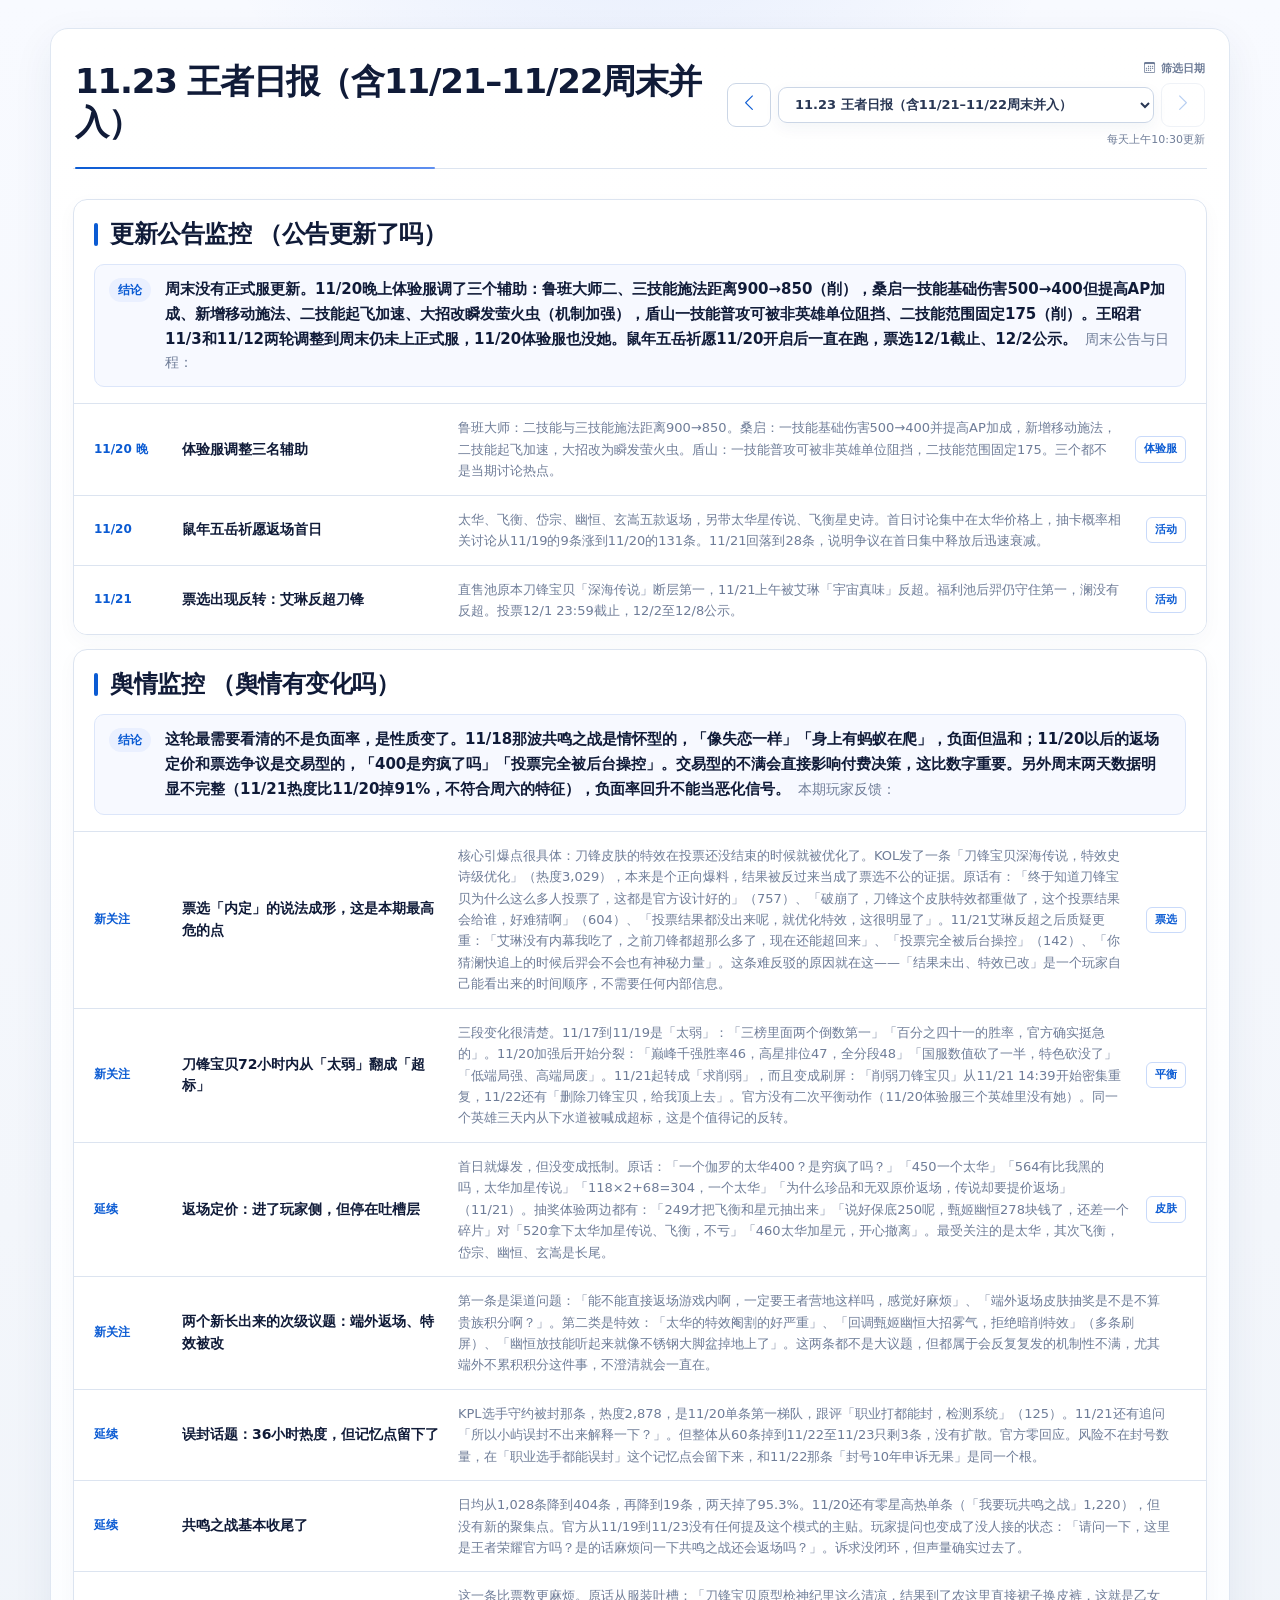
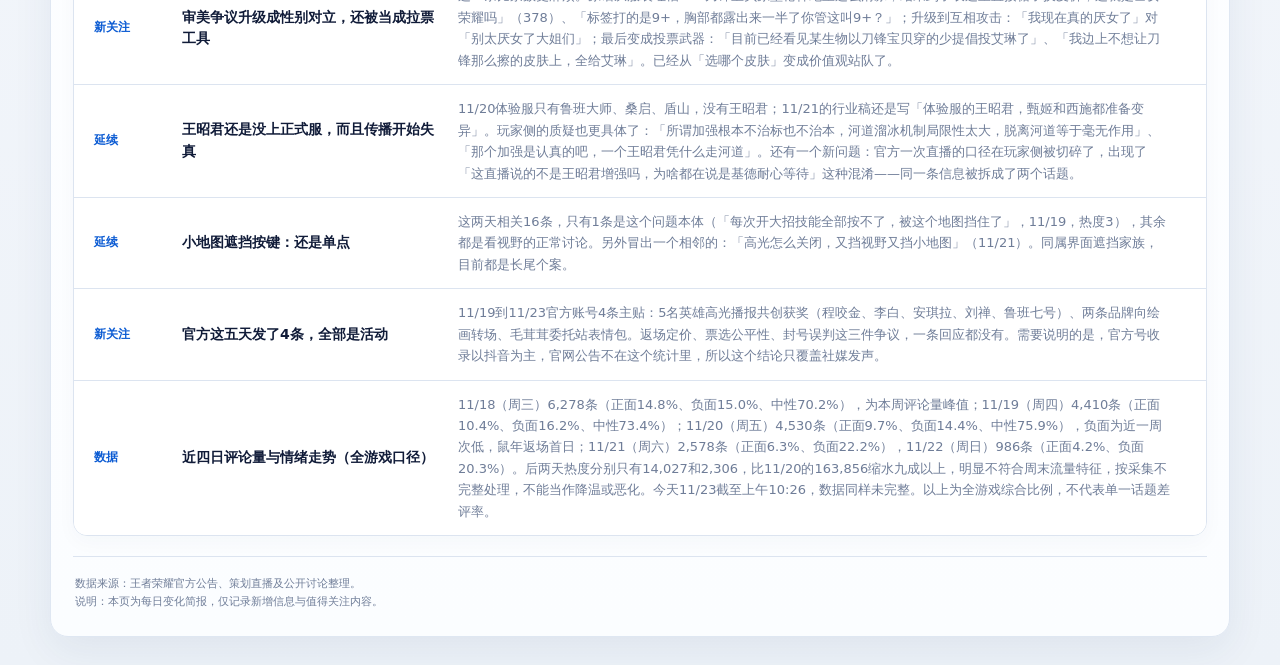
==== commit c1bbd441: "Fix banned wording in Nov 23 report" ====
--- a/index.html
+++ b/index.html
@@ -3678,7 +3678,7 @@
       },
       changes: [
         {
-          name: '票选「内定」叙事成形，这是本期最高危的点',
+          name: '票选「内定」的说法成形，这是本期最高危的点',
           state: '新关注',
           copy: '核心引爆点很具体：刀锋皮肤的特效在投票还没结束的时候就被优化了。KOL发了一条「刀锋宝贝深海传说，特效史诗级优化」（热度3,029），本来是个正向爆料，结果被反过来当成了票选不公的证据。原话有：「终于知道刀锋宝贝为什么这么多人投票了，这都是官方设计好的」（757）、「破崩了，刀锋这个皮肤特效都重做了，这个投票结果会给谁，好难猜啊」（604）、「投票结果都没出来呢，就优化特效，这很明显了」。11/21艾琳反超之后质疑更重：「艾琳没有内幕我吃了，之前刀锋都超那么多了，现在还能超回来」、「投票完全被后台操控」（142）、「你猜澜快追上的时候后羿会不会也有神秘力量」。这条难反驳的原因就在这——「结果未出、特效已改」是一个玩家自己能看出来的时间顺序，不需要任何内部信息。',
           tag: '票选'
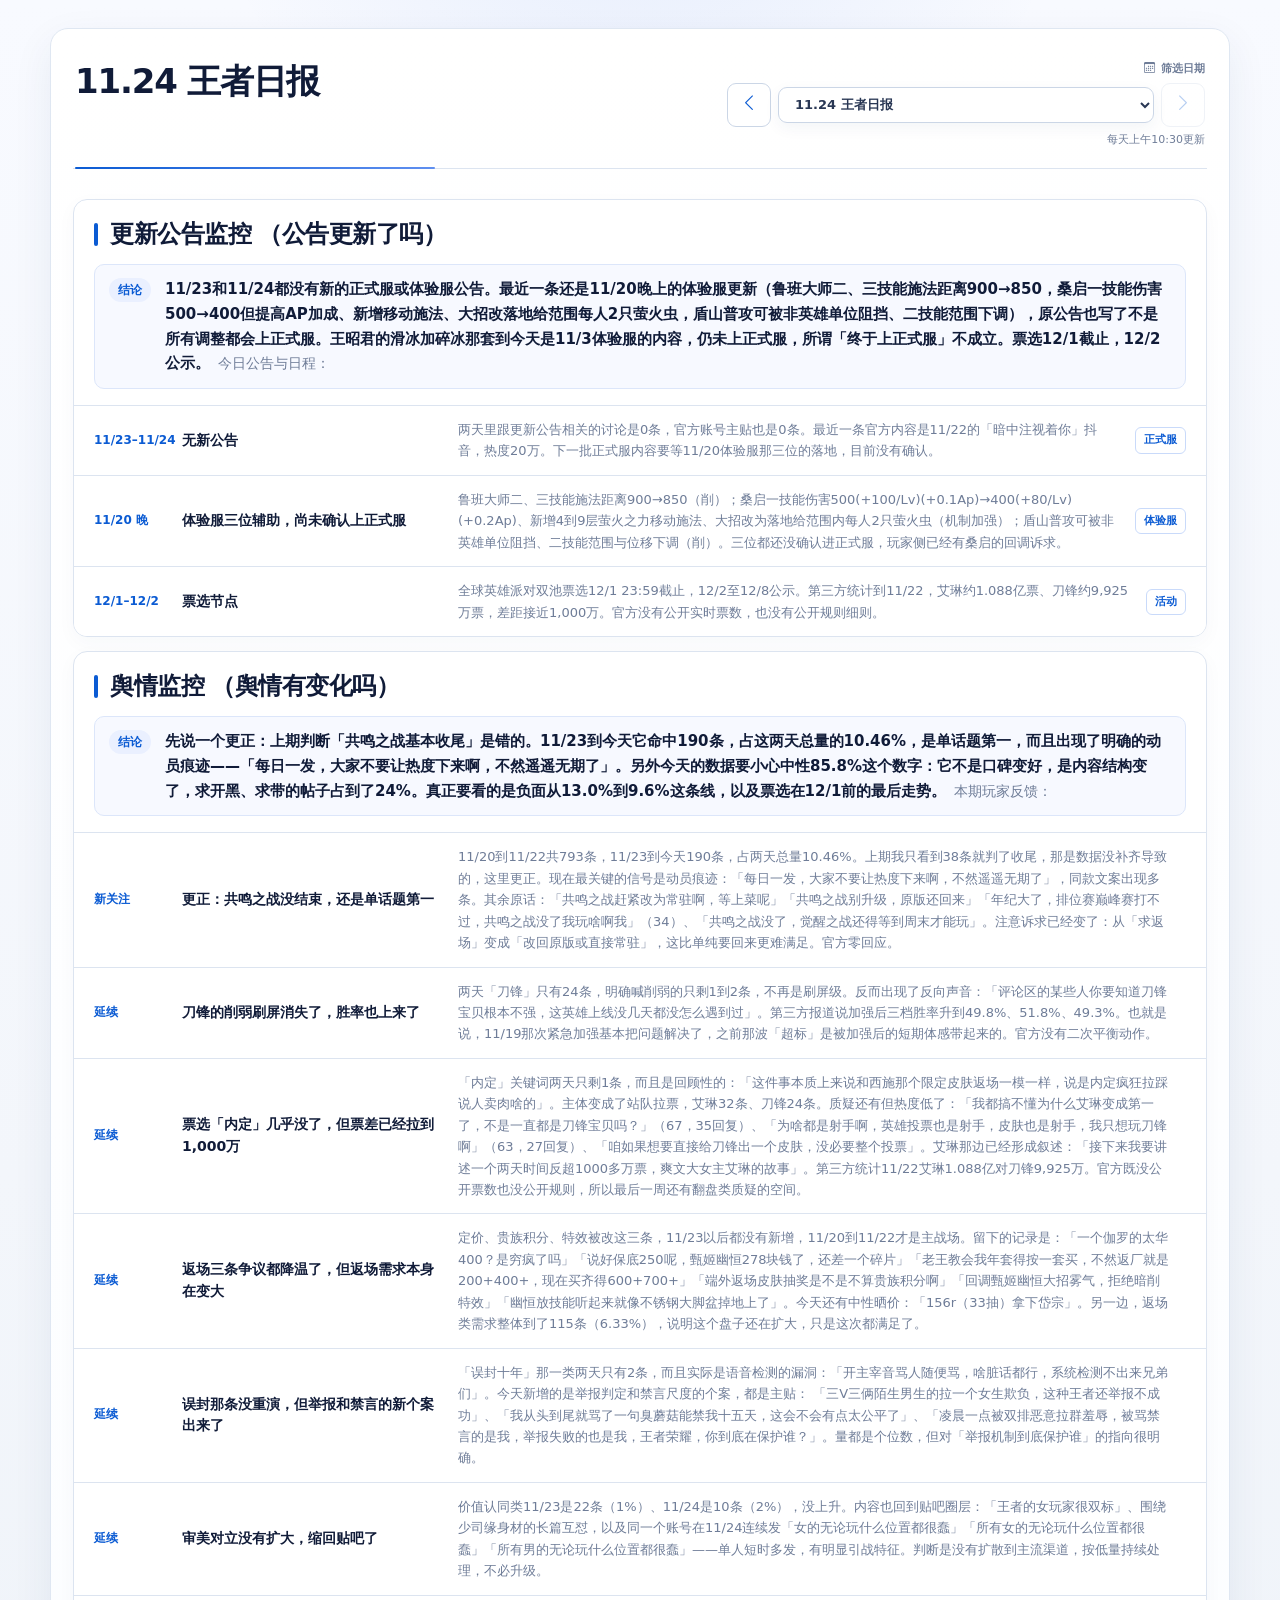
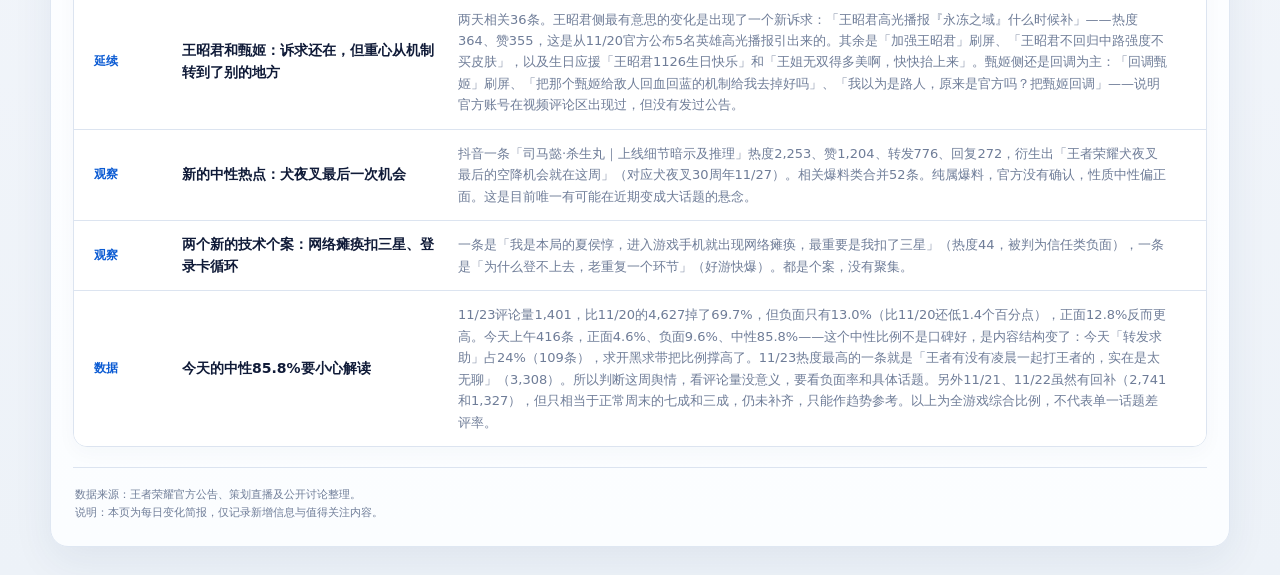
==== commit 2d171c71: "Add Nov 24 report: Resonance War petition persists with coordinated reposts; correct prior claim" ====
--- a/index.html
+++ b/index.html
@@ -3643,6 +3643,93 @@
       ]
     }
   },
+  "2026-11-24": {
+    layout: "brief",
+    title: "11.24 王者日报",
+    date: "2026年11月24日（今日数据截至上午10:17）",
+    brief: {
+      updateConclusion: {
+        title: '11/23和11/24都没有新的正式服或体验服公告。最近一条还是11/20晚上的体验服更新（鲁班大师二、三技能施法距离900→850，桑启一技能伤害500→400但提高AP加成、新增移动施法、大招改落地给范围每人2只萤火虫，盾山普攻可被非英雄单位阻挡、二技能范围下调），原公告也写了不是所有调整都会上正式服。王昭君的滑冰加碎冰那套到今天是11/3体验服的内容，仍未上正式服，所谓「终于上正式服」不成立。票选12/1截止，12/2公示。',
+        copy: '今日公告与日程：'
+      },
+      updates: [
+        {
+          date: '11/23–11/24',
+          title: '无新公告',
+          copy: '两天里跟更新公告相关的讨论是0条，官方账号主贴也是0条。最近一条官方内容是11/22的「暗中注视着你」抖音，热度20万。下一批正式服内容要等11/20体验服那三位的落地，目前没有确认。',
+          tag: '正式服'
+        },
+        {
+          date: '11/20 晚',
+          title: '体验服三位辅助，尚未确认上正式服',
+          copy: '鲁班大师二、三技能施法距离900→850（削）；桑启一技能伤害500(+100/Lv)(+0.1Ap)→400(+80/Lv)(+0.2Ap)、新增4到9层萤火之力移动施法、大招改为落地给范围内每人2只萤火虫（机制加强）；盾山普攻可被非英雄单位阻挡、二技能范围与位移下调（削）。三位都还没确认进正式服，玩家侧已经有桑启的回调诉求。',
+          tag: '体验服'
+        },
+        {
+          date: '12/1–12/2',
+          title: '票选节点',
+          copy: '全球英雄派对双池票选12/1 23:59截止，12/2至12/8公示。第三方统计到11/22，艾琳约1.088亿票、刀锋约9,925万票，差距接近1,000万。官方没有公开实时票数，也没有公开规则细则。',
+          tag: '活动'
+        }
+      ],
+      changeConclusion: {
+        title: '先说一个更正：上期判断「共鸣之战基本收尾」是错的。11/23到今天它命中190条，占这两天总量的10.46%，是单话题第一，而且出现了明确的动员痕迹——「每日一发，大家不要让热度下来啊，不然遥遥无期了」。另外今天的数据要小心中性85.8%这个数字：它不是口碑变好，是内容结构变了，求开黑、求带的帖子占到了24%。真正要看的是负面从13.0%到9.6%这条线，以及票选在12/1前的最后走势。',
+        copy: '本期玩家反馈：'
+      },
+      changes: [
+        {
+          name: '更正：共鸣之战没结束，还是单话题第一',
+          state: '新关注',
+          copy: '11/20到11/22共793条，11/23到今天190条，占两天总量10.46%。上期我只看到38条就判了收尾，那是数据没补齐导致的，这里更正。现在最关键的信号是动员痕迹：「每日一发，大家不要让热度下来啊，不然遥遥无期了」，同款文案出现多条。其余原话：「共鸣之战赶紧改为常驻啊，等上菜呢」「共鸣之战别升级，原版还回来」「年纪大了，排位赛巅峰赛打不过，共鸣之战没了我玩啥啊我」（34）、「共鸣之战没了，觉醒之战还得等到周末才能玩」。注意诉求已经变了：从「求返场」变成「改回原版或直接常驻」，这比单纯要回来更难满足。官方零回应。'
+        },
+        {
+          name: '刀锋的削弱刷屏消失了，胜率也上来了',
+          state: '延续',
+          copy: '两天「刀锋」只有24条，明确喊削弱的只剩1到2条，不再是刷屏级。反而出现了反向声音：「评论区的某些人你要知道刀锋宝贝根本不强，这英雄上线没几天都没怎么遇到过」。第三方报道说加强后三档胜率升到49.8%、51.8%、49.3%。也就是说，11/19那次紧急加强基本把问题解决了，之前那波「超标」是被加强后的短期体感带起来的。官方没有二次平衡动作。'
+        },
+        {
+          name: '票选「内定」几乎没了，但票差已经拉到1,000万',
+          state: '延续',
+          copy: '「内定」关键词两天只剩1条，而且是回顾性的：「这件事本质上来说和西施那个限定皮肤返场一模一样，说是内定疯狂拉踩说人卖肉啥的」。主体变成了站队拉票，艾琳32条、刀锋24条。质疑还有但热度低了：「我都搞不懂为什么艾琳变成第一了，不是一直都是刀锋宝贝吗？」（67，35回复）、「为啥都是射手啊，英雄投票也是射手，皮肤也是射手，我只想玩刀锋啊」（63，27回复）、「咱如果想要直接给刀锋出一个皮肤，没必要整个投票」。艾琳那边已经形成叙述：「接下来我要讲述一个两天时间反超1000多万票，爽文大女主艾琳的故事」。第三方统计11/22艾琳1.088亿对刀锋9,925万。官方既没公开票数也没公开规则，所以最后一周还有翻盘类质疑的空间。'
+        },
+        {
+          name: '返场三条争议都降温了，但返场需求本身在变大',
+          state: '延续',
+          copy: '定价、贵族积分、特效被改这三条，11/23以后都没有新增，11/20到11/22才是主战场。留下的记录是：「一个伽罗的太华400？是穷疯了吗」「说好保底250呢，甄姬幽恒278块钱了，还差一个碎片」「老王教会我年套得按一套买，不然返厂就是200+400+，现在买齐得600+700+」「端外返场皮肤抽奖是不是不算贵族积分啊」「回调甄姬幽恒大招雾气，拒绝暗削特效」「幽恒放技能听起来就像不锈钢大脚盆掉地上了」。今天还有中性晒价：「156r（33抽）拿下岱宗」。另一边，返场类需求整体到了115条（6.33%），说明这个盘子还在扩大，只是这次都满足了。'
+        },
+        {
+          name: '误封那条没重演，但举报和禁言的新个案出来了',
+          state: '延续',
+          copy: '「误封十年」那一类两天只有2条，而且实际是语音检测的漏洞：「开主宰音骂人随便骂，啥脏话都行，系统检测不出来兄弟们」。今天新增的是举报判定和禁言尺度的个案，都是主贴： 「三V三俩陌生男生的拉一个女生欺负，这种王者还举报不成功」、「我从头到尾就骂了一句臭蘑菇能禁我十五天，这会不会有点太公平了」、「凌晨一点被双排恶意拉群羞辱，被骂禁言的是我，举报失败的也是我，王者荣耀，你到底在保护谁？」。量都是个位数，但对「举报机制到底保护谁」的指向很明确。'
+        },
+        {
+          name: '审美对立没有扩大，缩回贴吧了',
+          state: '延续',
+          copy: '价值认同类11/23是22条（1%）、11/24是10条（2%），没上升。内容也回到贴吧圈层：「王者的女玩家很双标」、围绕少司缘身材的长篇互怼，以及同一个账号在11/24连续发「女的无论玩什么位置都很蠢」「所有女的无论玩什么位置都很蠢」「所有男的无论玩什么位置都很蠢」——单人短时多发，有明显引战特征。判断是没有扩散到主流渠道，按低量持续处理，不必升级。'
+        },
+        {
+          name: '王昭君和甄姬：诉求还在，但重心从机制转到了别的地方',
+          state: '延续',
+          copy: '两天相关36条。王昭君侧最有意思的变化是出现了一个新诉求：「王昭君高光播报『永冻之域』什么时候补」——热度364、赞355，这是从11/20官方公布5名英雄高光播报引出来的。其余是「加强王昭君」刷屏、「王昭君不回归中路强度不买皮肤」，以及生日应援「王昭君1126生日快乐」和「王姐无双得多美啊，快快抬上来」。甄姬侧还是回调为主：「回调甄姬」刷屏、「把那个甄姬给敌人回血回蓝的机制给我去掉好吗」、「我以为是路人，原来是官方吗？把甄姬回调」——说明官方账号在视频评论区出现过，但没有发过公告。'
+        },
+        {
+          name: '新的中性热点：犬夜叉最后一次机会',
+          state: '观察',
+          copy: '抖音一条「司马懿·杀生丸｜上线细节暗示及推理」热度2,253、赞1,204、转发776、回复272，衍生出「王者荣耀犬夜叉最后的空降机会就在这周」（对应犬夜叉30周年11/27）。相关爆料类合并52条。纯属爆料，官方没有确认，性质中性偏正面。这是目前唯一有可能在近期变成大话题的悬念。'
+        },
+        {
+          name: '两个新的技术个案：网络瘫痪扣三星、登录卡循环',
+          state: '观察',
+          copy: '一条是「我是本局的夏侯惇，进入游戏手机就出现网络瘫痪，最重要是我扣了三星」（热度44，被判为信任类负面），一条是「为什么登不上去，老重复一个环节」（好游快爆）。都是个案，没有聚集。'
+        },
+        {
+          name: '今天的中性85.8%要小心解读',
+          state: '数据',
+          copy: '11/23评论量1,401，比11/20的4,627掉了69.7%，但负面只有13.0%（比11/20还低1.4个百分点），正面12.8%反而更高。今天上午416条，正面4.6%、负面9.6%、中性85.8%——这个中性比例不是口碑好，是内容结构变了：今天「转发求助」占24%（109条），求开黑求带把比例撑高了。11/23热度最高的一条就是「王者有没有凌晨一起打王者的，实在是太无聊」（3,308）。所以判断这周舆情，看评论量没意义，要看负面率和具体话题。另外11/21、11/22虽然有回补（2,741和1,327），但只相当于正常周末的七成和三成，仍未补齐，只能作趋势参考。以上为全游戏综合比例，不代表单一话题差评率。'
+        }
+      ]
+    }
+  },
   "2026-11-23": {
     layout: "brief",
     title: "11.23 王者日报（含11/21–11/22周末并入）",
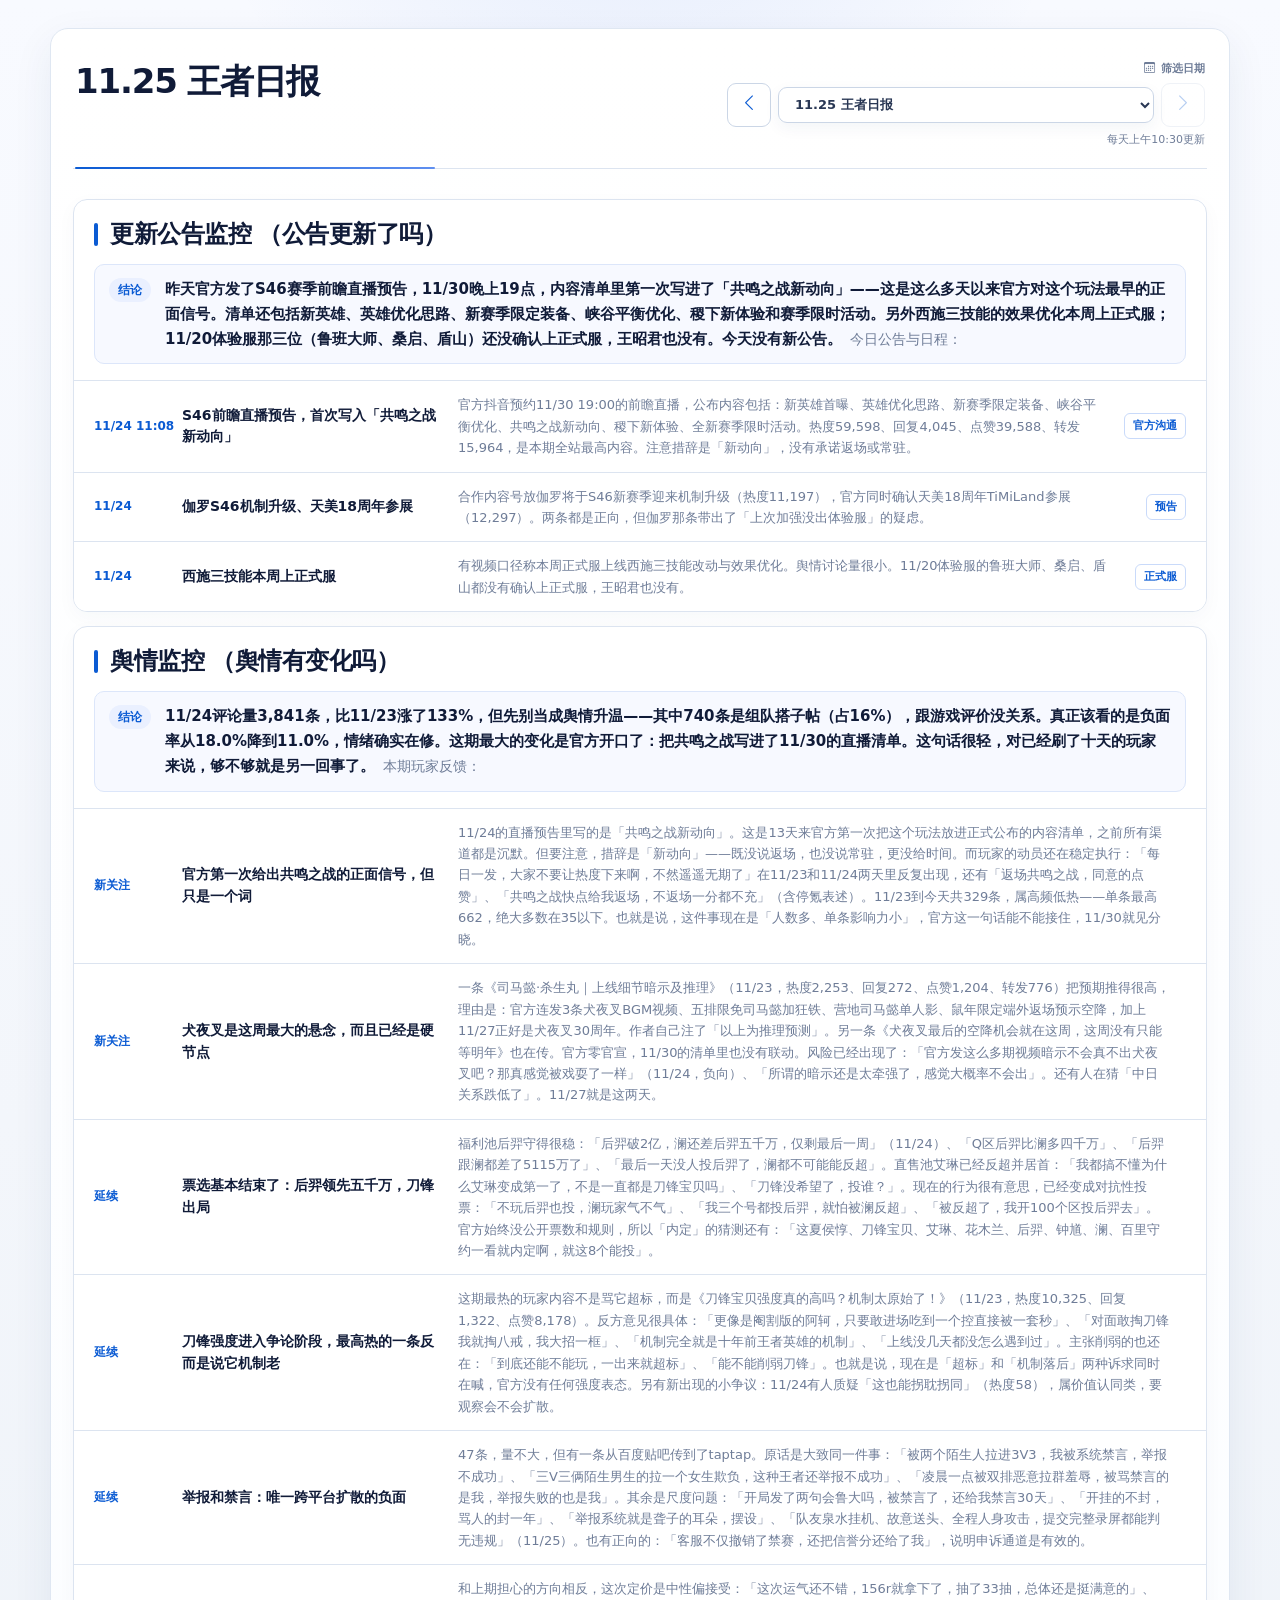
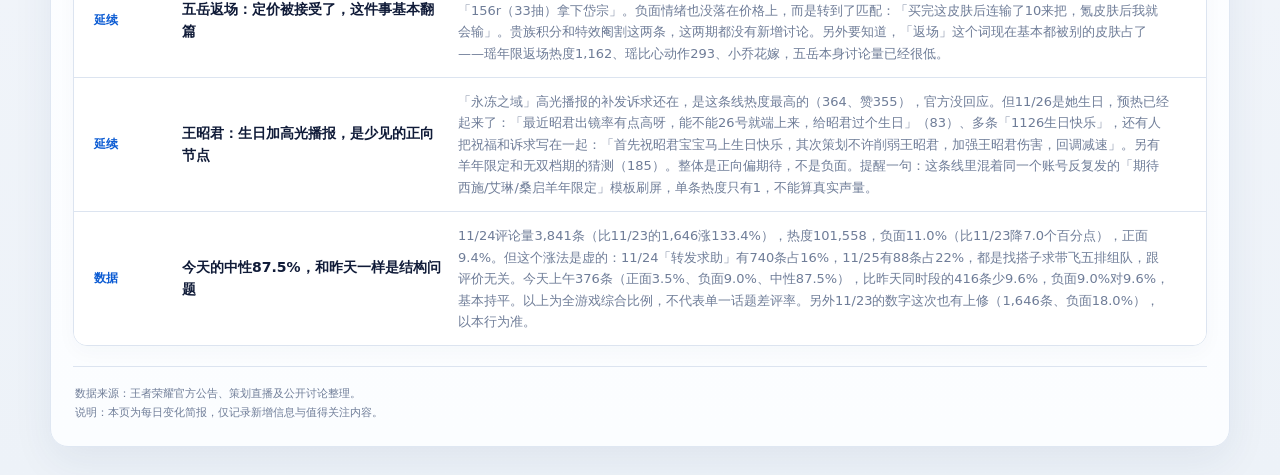
==== commit 52c698d1: "Add Nov 25 report: official first signal on Resonance War, Inuyasha countdown; backfill Nov 23-24" ====
--- a/index.html
+++ b/index.html
@@ -3643,6 +3643,83 @@
       ]
     }
   },
+  "2026-11-25": {
+    layout: "brief",
+    title: "11.25 王者日报",
+    date: "2026年11月25日（今日数据截至上午10:13）",
+    brief: {
+      updateConclusion: {
+        title: '昨天官方发了S46赛季前瞻直播预告，11/30晚上19点，内容清单里第一次写进了「共鸣之战新动向」——这是这么多天以来官方对这个玩法最早的正面信号。清单还包括新英雄、英雄优化思路、新赛季限定装备、峡谷平衡优化、稷下新体验和赛季限时活动。另外西施三技能的效果优化本周上正式服；11/20体验服那三位（鲁班大师、桑启、盾山）还没确认上正式服，王昭君也没有。今天没有新公告。',
+        copy: '今日公告与日程：'
+      },
+      updates: [
+        {
+          date: '11/24 11:08',
+          title: 'S46前瞻直播预告，首次写入「共鸣之战新动向」',
+          copy: '官方抖音预约11/30 19:00的前瞻直播，公布内容包括：新英雄首曝、英雄优化思路、新赛季限定装备、峡谷平衡优化、共鸣之战新动向、稷下新体验、全新赛季限时活动。热度59,598、回复4,045、点赞39,588、转发15,964，是本期全站最高内容。注意措辞是「新动向」，没有承诺返场或常驻。',
+          tag: '官方沟通'
+        },
+        {
+          date: '11/24',
+          title: '伽罗S46机制升级、天美18周年参展',
+          copy: '合作内容号放伽罗将于S46新赛季迎来机制升级（热度11,197），官方同时确认天美18周年TiMiLand参展（12,297）。两条都是正向，但伽罗那条带出了「上次加强没出体验服」的疑虑。',
+          tag: '预告'
+        },
+        {
+          date: '11/24',
+          title: '西施三技能本周上正式服',
+          copy: '有视频口径称本周正式服上线西施三技能改动与效果优化。舆情讨论量很小。11/20体验服的鲁班大师、桑启、盾山都没有确认上正式服，王昭君也没有。',
+          tag: '正式服'
+        }
+      ],
+      changeConclusion: {
+        title: '11/24评论量3,841条，比11/23涨了133%，但先别当成舆情升温——其中740条是组队搭子帖（占16%），跟游戏评价没关系。真正该看的是负面率从18.0%降到11.0%，情绪确实在修。这期最大的变化是官方开口了：把共鸣之战写进了11/30的直播清单。这句话很轻，对已经刷了十天的玩家来说，够不够就是另一回事了。',
+        copy: '本期玩家反馈：'
+      },
+      changes: [
+        {
+          name: '官方第一次给出共鸣之战的正面信号，但只是一个词',
+          state: '新关注',
+          copy: '11/24的直播预告里写的是「共鸣之战新动向」。这是13天来官方第一次把这个玩法放进正式公布的内容清单，之前所有渠道都是沉默。但要注意，措辞是「新动向」——既没说返场，也没说常驻，更没给时间。而玩家的动员还在稳定执行：「每日一发，大家不要让热度下来啊，不然遥遥无期了」在11/23和11/24两天里反复出现，还有「返场共鸣之战，同意的点赞」、「共鸣之战快点给我返场，不返场一分都不充」（含停氪表述）。11/23到今天共329条，属高频低热——单条最高662，绝大多数在35以下。也就是说，这件事现在是「人数多、单条影响力小」，官方这一句话能不能接住，11/30就见分晓。'
+        },
+        {
+          name: '犬夜叉是这周最大的悬念，而且已经是硬节点',
+          state: '新关注',
+          copy: '一条《司马懿·杀生丸｜上线细节暗示及推理》（11/23，热度2,253、回复272、点赞1,204、转发776）把预期推得很高，理由是：官方连发3条犬夜叉BGM视频、五排限免司马懿加狂铁、营地司马懿单人影、鼠年限定端外返场预示空降，加上11/27正好是犬夜叉30周年。作者自己注了「以上为推理预测」。另一条《犬夜叉最后的空降机会就在这周，这周没有只能等明年》也在传。官方零官宣，11/30的清单里也没有联动。风险已经出现了：「官方发这么多期视频暗示不会真不出犬夜叉吧？那真感觉被戏耍了一样」（11/24，负向）、「所谓的暗示还是太牵强了，感觉大概率不会出」。还有人在猜「中日关系跌低了」。11/27就是这两天。'
+        },
+        {
+          name: '票选基本结束了：后羿领先五千万，刀锋出局',
+          state: '延续',
+          copy: '福利池后羿守得很稳：「后羿破2亿，澜还差后羿五千万，仅剩最后一周」（11/24）、「Q区后羿比澜多四千万」、「后羿跟澜都差了5115万了」、「最后一天没人投后羿了，澜都不可能能反超」。直售池艾琳已经反超并居首：「我都搞不懂为什么艾琳变成第一了，不是一直都是刀锋宝贝吗」、「刀锋没希望了，投谁？」。现在的行为很有意思，已经变成对抗性投票：「不玩后羿也投，澜玩家气不气」、「我三个号都投后羿，就怕被澜反超」、「被反超了，我开100个区投后羿去」。官方始终没公开票数和规则，所以「内定」的猜测还有：「这夏侯惇、刀锋宝贝、艾琳、花木兰、后羿、钟馗、澜、百里守约一看就内定啊，就这8个能投」。'
+        },
+        {
+          name: '刀锋强度进入争论阶段，最高热的一条反而是说它机制老',
+          state: '延续',
+          copy: '这期最热的玩家内容不是骂它超标，而是《刀锋宝贝强度真的高吗？机制太原始了！》（11/23，热度10,325、回复1,322、点赞8,178）。反方意见很具体：「更像是阉割版的阿轲，只要敢进场吃到一个控直接被一套秒」、「对面敢掏刀锋我就掏八戒，我大招一框」、「机制完全就是十年前王者英雄的机制」、「上线没几天都没怎么遇到过」。主张削弱的也还在：「到底还能不能玩，一出来就超标」、「能不能削弱刀锋」。也就是说，现在是「超标」和「机制落后」两种诉求同时在喊，官方没有任何强度表态。另有新出现的小争议：11/24有人质疑「这也能拐耽拐同」（热度58），属价值认同类，要观察会不会扩散。'
+        },
+        {
+          name: '举报和禁言：唯一跨平台扩散的负面',
+          state: '延续',
+          copy: '47条，量不大，但有一条从百度贴吧传到了taptap。原话是大致同一件事：「被两个陌生人拉进3V3，我被系统禁言，举报不成功」、「三V三俩陌生男生的拉一个女生欺负，这种王者还举报不成功」、「凌晨一点被双排恶意拉群羞辱，被骂禁言的是我，举报失败的也是我」。其余是尺度问题：「开局发了两句会鲁大吗，被禁言了，还给我禁言30天」、「开挂的不封，骂人的封一年」、「举报系统就是聋子的耳朵，摆设」、「队友泉水挂机、故意送头、全程人身攻击，提交完整录屏都能判无违规」（11/25）。也有正向的：「客服不仅撤销了禁赛，还把信誉分还给了我」，说明申诉通道是有效的。'
+        },
+        {
+          name: '五岳返场：定价被接受了，这件事基本翻篇',
+          state: '延续',
+          copy: '和上期担心的方向相反，这次定价是中性偏接受：「这次运气还不错，156r就拿下了，抽了33抽，总体还是挺满意的」、「156r（33抽）拿下岱宗」。负面情绪也没落在价格上，而是转到了匹配：「买完这皮肤后连输了10来把，氪皮肤后我就会输」。贵族积分和特效阉割这两条，这两期都没有新增讨论。另外要知道，「返场」这个词现在基本都被别的皮肤占了——瑶年限返场热度1,162、瑶比心动作293、小乔花嫁，五岳本身讨论量已经很低。'
+        },
+        {
+          name: '王昭君：生日加高光播报，是少见的正向节点',
+          state: '延续',
+          copy: '「永冻之域」高光播报的补发诉求还在，是这条线热度最高的（364、赞355），官方没回应。但11/26是她生日，预热已经起来了：「最近昭君出镜率有点高呀，能不能26号就端上来，给昭君过个生日」（83）、多条「1126生日快乐」，还有人把祝福和诉求写在一起：「首先祝昭君宝宝马上生日快乐，其次策划不许削弱王昭君，加强王昭君伤害，回调减速」。另有羊年限定和无双档期的猜测（185）。整体是正向偏期待，不是负面。提醒一句：这条线里混着同一个账号反复发的「期待西施/艾琳/桑启羊年限定」模板刷屏，单条热度只有1，不能算真实声量。'
+        },
+        {
+          name: '今天的中性87.5%，和昨天一样是结构问题',
+          state: '数据',
+          copy: '11/24评论量3,841条（比11/23的1,646涨133.4%），热度101,558，负面11.0%（比11/23降7.0个百分点），正面9.4%。但这个涨法是虚的：11/24「转发求助」有740条占16%，11/25有88条占22%，都是找搭子求带飞五排组队，跟评价无关。今天上午376条（正面3.5%、负面9.0%、中性87.5%），比昨天同时段的416条少9.6%，负面9.0%对9.6%，基本持平。以上为全游戏综合比例，不代表单一话题差评率。另外11/23的数字这次也有上修（1,646条、负面18.0%），以本行为准。'
+        }
+      ]
+    }
+  },
   "2026-11-24": {
     layout: "brief",
     title: "11.24 王者日报",
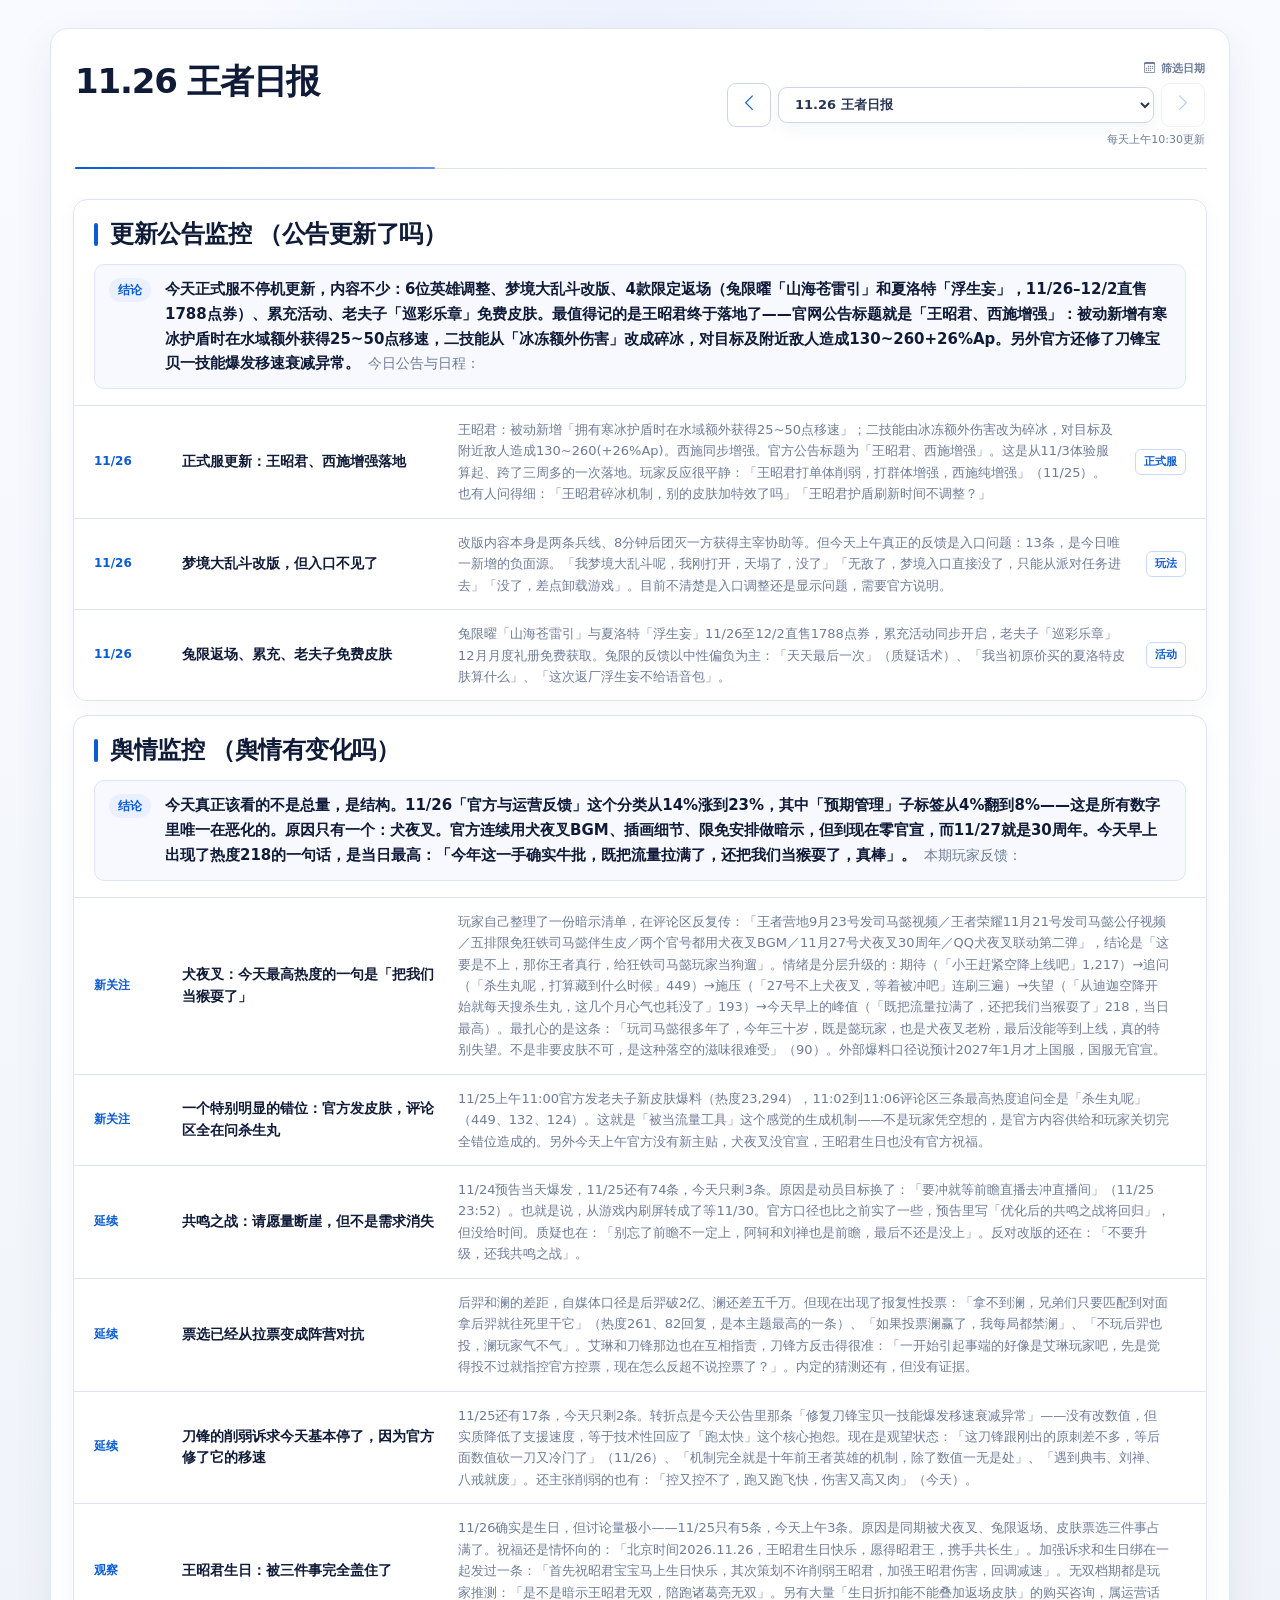
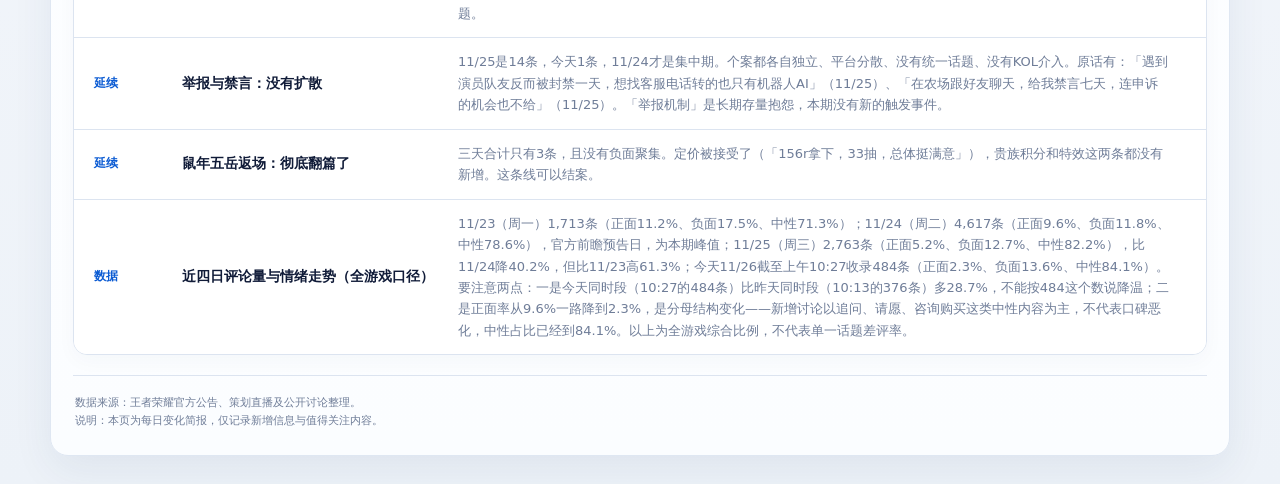
==== commit e61630a9: "Add Nov 26 report: Zhaojun buff goes live, Inuyasha expectation backlash; backfill Nov 23-25" ====
--- a/index.html
+++ b/index.html
@@ -3643,6 +3643,88 @@
       ]
     }
   },
+  "2026-11-26": {
+    layout: "brief",
+    title: "11.26 王者日报",
+    date: "2026年11月26日（今日数据截至上午10:27）",
+    brief: {
+      updateConclusion: {
+        title: '今天正式服不停机更新，内容不少：6位英雄调整、梦境大乱斗改版、4款限定返场（兔限曜「山海苍雷引」和夏洛特「浮生妄」，11/26–12/2直售1788点券）、累充活动、老夫子「巡彩乐章」免费皮肤。最值得记的是王昭君终于落地了——官网公告标题就是「王昭君、西施增强」：被动新增有寒冰护盾时在水域额外获得25~50点移速，二技能从「冰冻额外伤害」改成碎冰，对目标及附近敌人造成130~260+26%Ap。另外官方还修了刀锋宝贝一技能爆发移速衰减异常。',
+        copy: '今日公告与日程：'
+      },
+      updates: [
+        {
+          date: '11/26',
+          title: '正式服更新：王昭君、西施增强落地',
+          copy: '王昭君：被动新增「拥有寒冰护盾时在水域额外获得25~50点移速」；二技能由冰冻额外伤害改为碎冰，对目标及附近敌人造成130~260(+26%Ap)。西施同步增强。官方公告标题为「王昭君、西施增强」。这是从11/3体验服算起、跨了三周多的一次落地。玩家反应很平静：「王昭君打单体削弱，打群体增强，西施纯增强」（11/25）。也有人问得细：「王昭君碎冰机制，别的皮肤加特效了吗」「王昭君护盾刷新时间不调整？」',
+          tag: '正式服'
+        },
+        {
+          date: '11/26',
+          title: '梦境大乱斗改版，但入口不见了',
+          copy: '改版内容本身是两条兵线、8分钟后团灭一方获得主宰协助等。但今天上午真正的反馈是入口问题：13条，是今日唯一新增的负面源。「我梦境大乱斗呢，我刚打开，天塌了，没了」「无敌了，梦境入口直接没了，只能从派对任务进去」「没了，差点卸载游戏」。目前不清楚是入口调整还是显示问题，需要官方说明。',
+          tag: '玩法'
+        },
+        {
+          date: '11/26',
+          title: '兔限返场、累充、老夫子免费皮肤',
+          copy: '兔限曜「山海苍雷引」与夏洛特「浮生妄」11/26至12/2直售1788点券，累充活动同步开启，老夫子「巡彩乐章」12月月度礼册免费获取。兔限的反馈以中性偏负为主：「天天最后一次」（质疑话术）、「我当初原价买的夏洛特皮肤算什么」、「这次返厂浮生妄不给语音包」。',
+          tag: '活动'
+        }
+      ],
+      changeConclusion: {
+        title: '今天真正该看的不是总量，是结构。11/26「官方与运营反馈」这个分类从14%涨到23%，其中「预期管理」子标签从4%翻到8%——这是所有数字里唯一在恶化的。原因只有一个：犬夜叉。官方连续用犬夜叉BGM、插画细节、限免安排做暗示，但到现在零官宣，而11/27就是30周年。今天早上出现了热度218的一句话，是当日最高：「今年这一手确实牛批，既把流量拉满了，还把我们当猴耍了，真棒」。',
+        copy: '本期玩家反馈：'
+      },
+      changes: [
+        {
+          name: '犬夜叉：今天最高热度的一句是「把我们当猴耍了」',
+          state: '新关注',
+          copy: '玩家自己整理了一份暗示清单，在评论区反复传：「王者营地9月23号发司马懿视频／王者荣耀11月21号发司马懿公仔视频／五排限免狂铁司马懿伴生皮／两个官号都用犬夜叉BGM／11月27号犬夜叉30周年／QQ犬夜叉联动第二弹」，结论是「这要是不上，那你王者真行，给狂铁司马懿玩家当狗遛」。情绪是分层升级的：期待（「小王赶紧空降上线吧」1,217）→追问（「杀生丸呢，打算藏到什么时候」449）→施压（「27号不上犬夜叉，等着被冲吧」连刷三遍）→失望（「从迪迦空降开始就每天搜杀生丸，这几个月心气也耗没了」193）→今天早上的峰值（「既把流量拉满了，还把我们当猴耍了」218，当日最高）。最扎心的是这条：「玩司马懿很多年了，今年三十岁，既是懿玩家，也是犬夜叉老粉，最后没能等到上线，真的特别失望。不是非要皮肤不可，是这种落空的滋味很难受」（90）。外部爆料口径说预计2027年1月才上国服，国服无官宣。'
+        },
+        {
+          name: '一个特别明显的错位：官方发皮肤，评论区全在问杀生丸',
+          state: '新关注',
+          copy: '11/25上午11:00官方发老夫子新皮肤爆料（热度23,294），11:02到11:06评论区三条最高热度追问全是「杀生丸呢」（449、132、124）。这就是「被当流量工具」这个感觉的生成机制——不是玩家凭空想的，是官方内容供给和玩家关切完全错位造成的。另外今天上午官方没有新主贴，犬夜叉没官宣，王昭君生日也没有官方祝福。'
+        },
+        {
+          name: '共鸣之战：请愿量断崖，但不是需求消失',
+          state: '延续',
+          copy: '11/24预告当天爆发，11/25还有74条，今天只剩3条。原因是动员目标换了：「要冲就等前瞻直播去冲直播间」（11/25 23:52）。也就是说，从游戏内刷屏转成了等11/30。官方口径也比之前实了一些，预告里写「优化后的共鸣之战将回归」，但没给时间。质疑也在：「别忘了前瞻不一定上，阿轲和刘禅也是前瞻，最后不还是没上」。反对改版的还在：「不要升级，还我共鸣之战」。'
+        },
+        {
+          name: '票选已经从拉票变成阵营对抗',
+          state: '延续',
+          copy: '后羿和澜的差距，自媒体口径是后羿破2亿、澜还差五千万。但现在出现了报复性投票：「拿不到澜，兄弟们只要匹配到对面拿后羿就往死里干它」（热度261、82回复，是本主题最高的一条）、「如果投票澜赢了，我每局都禁澜」、「不玩后羿也投，澜玩家气不气」。艾琳和刀锋那边也在互相指责，刀锋方反击得很准：「一开始引起事端的好像是艾琳玩家吧，先是觉得投不过就指控官方控票，现在怎么反超不说控票了？」。内定的猜测还有，但没有证据。'
+        },
+        {
+          name: '刀锋的削弱诉求今天基本停了，因为官方修了它的移速',
+          state: '延续',
+          copy: '11/25还有17条，今天只剩2条。转折点是今天公告里那条「修复刀锋宝贝一技能爆发移速衰减异常」——没有改数值，但实质降低了支援速度，等于技术性回应了「跑太快」这个核心抱怨。现在是观望状态：「这刀锋跟刚出的原刺差不多，等后面数值砍一刀又冷门了」（11/26）、「机制完全就是十年前王者英雄的机制，除了数值一无是处」、「遇到典韦、刘禅、八戒就废」。还主张削弱的也有：「控又控不了，跑又跑飞快，伤害又高又肉」（今天）。'
+        },
+        {
+          name: '王昭君生日：被三件事完全盖住了',
+          state: '观察',
+          copy: '11/26确实是生日，但讨论量极小——11/25只有5条，今天上午3条。原因是同期被犬夜叉、兔限返场、皮肤票选三件事占满了。祝福还是情怀向的：「北京时间2026.11.26，王昭君生日快乐，愿得昭君王，携手共长生」。加强诉求和生日绑在一起发过一条：「首先祝昭君宝宝马上生日快乐，其次策划不许削弱王昭君，加强王昭君伤害，回调减速」。无双档期都是玩家推测：「是不是暗示王昭君无双，陪跑诸葛亮无双」。另有大量「生日折扣能不能叠加返场皮肤」的购买咨询，属运营话题。'
+        },
+        {
+          name: '举报与禁言：没有扩散',
+          state: '延续',
+          copy: '11/25是14条，今天1条，11/24才是集中期。个案都各自独立、平台分散、没有统一话题、没有KOL介入。原话有：「遇到演员队友反而被封禁一天，想找客服电话转的也只有机器人AI」（11/25）、「在农场跟好友聊天，给我禁言七天，连申诉的机会也不给」（11/25）。「举报机制」是长期存量抱怨，本期没有新的触发事件。'
+        },
+        {
+          name: '鼠年五岳返场：彻底翻篇了',
+          state: '延续',
+          copy: '三天合计只有3条，且没有负面聚集。定价被接受了（「156r拿下，33抽，总体挺满意」），贵族积分和特效这两条都没有新增。这条线可以结案。'
+        },
+        {
+          name: '近四日评论量与情绪走势（全游戏口径）',
+          state: '数据',
+          copy: '11/23（周一）1,713条（正面11.2%、负面17.5%、中性71.3%）；11/24（周二）4,617条（正面9.6%、负面11.8%、中性78.6%），官方前瞻预告日，为本期峰值；11/25（周三）2,763条（正面5.2%、负面12.7%、中性82.2%），比11/24降40.2%，但比11/23高61.3%；今天11/26截至上午10:27收录484条（正面2.3%、负面13.6%、中性84.1%）。要注意两点：一是今天同时段（10:27的484条）比昨天同时段（10:13的376条）多28.7%，不能按484这个数说降温；二是正面率从9.6%一路降到2.3%，是分母结构变化——新增讨论以追问、请愿、咨询购买这类中性内容为主，不代表口碑恶化，中性占比已经到84.1%。以上为全游戏综合比例，不代表单一话题差评率。'
+        }
+      ]
+    }
+  },
   "2026-11-25": {
     layout: "brief",
     title: "11.25 王者日报",
@@ -3715,7 +3797,7 @@
         {
           name: '今天的中性87.5%，和昨天一样是结构问题',
           state: '数据',
-          copy: '11/24评论量3,841条（比11/23的1,646涨133.4%），热度101,558，负面11.0%（比11/23降7.0个百分点），正面9.4%。但这个涨法是虚的：11/24「转发求助」有740条占16%，11/25有88条占22%，都是找搭子求带飞五排组队，跟评价无关。今天上午376条（正面3.5%、负面9.0%、中性87.5%），比昨天同时段的416条少9.6%，负面9.0%对9.6%，基本持平。以上为全游戏综合比例，不代表单一话题差评率。另外11/23的数字这次也有上修（1,646条、负面18.0%），以本行为准。'
+          copy: '11/24收盘后上修为4,617条（正面9.6%、负面11.8%、中性78.6%），是本期峰值；11/25全天2,763条（正面5.2%、负面12.7%、中性82.2%），比11/24降40.2%，但仍比11/23高61.3%。11/24评论量翻倍这个涨法是虚的：其中740条是转发的组队搭子帖（占16%），跟游戏评价无关。11/23收盘后上修为1,713条（负面17.5%）。以上为全游戏综合比例，不代表单一话题差评率，数字比发布当天上午的快照有变化，以本行为准。'
         }
       ]
     }
@@ -3802,7 +3884,7 @@
         {
           name: '今天的中性85.8%要小心解读',
           state: '数据',
-          copy: '11/23评论量1,401，比11/20的4,627掉了69.7%，但负面只有13.0%（比11/20还低1.4个百分点），正面12.8%反而更高。今天上午416条，正面4.6%、负面9.6%、中性85.8%——这个中性比例不是口碑好，是内容结构变了：今天「转发求助」占24%（109条），求开黑求带把比例撑高了。11/23热度最高的一条就是「王者有没有凌晨一起打王者的，实在是太无聊」（3,308）。所以判断这周舆情，看评论量没意义，要看负面率和具体话题。另外11/21、11/22虽然有回补（2,741和1,327），但只相当于正常周末的七成和三成，仍未补齐，只能作趋势参考。以上为全游戏综合比例，不代表单一话题差评率。'
+          copy: '11/23收盘后上修到1,646条（当天上午只有1,401）、负面18.0%、正面11.5%，比11/20的4,627跌了64.4%。11/24收盘后是3,841条、负面11.0%，评论量虽然翻了一倍多，但其中740条是组队搭子帖（占16%），跟评价无关，不能当升温看。今天上午416条、中性85.8%也是同一个道理——「转发求助」占24%。11/23热度最高的一条是「王者有没有凌晨一起打王者的，实在是太无聊」（3,308）。所以判断这周舆情，看评论量没意义，要看负面率和具体话题。另外11/21、11/22已补到2,743和1,335，接近正常周末量级。以上为全游戏综合比例，不代表单一话题差评率。'
         }
       ]
     }
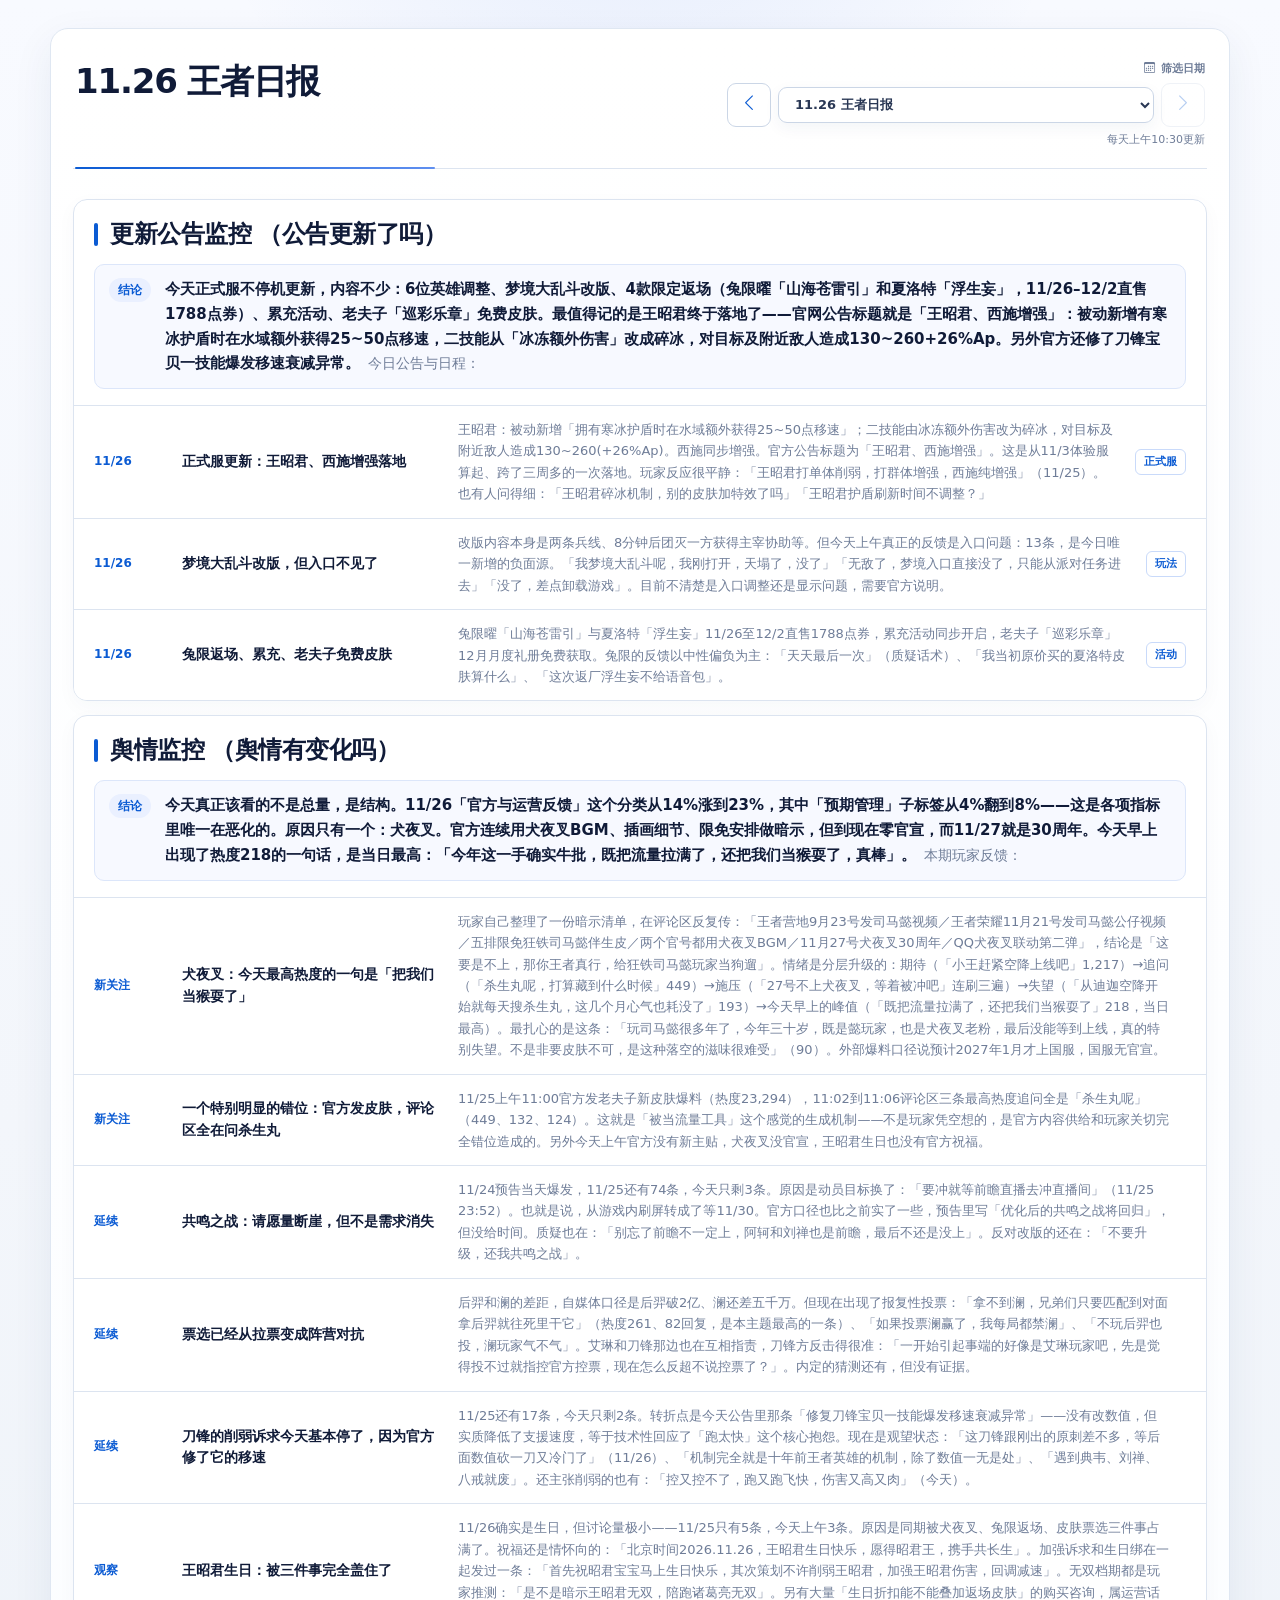
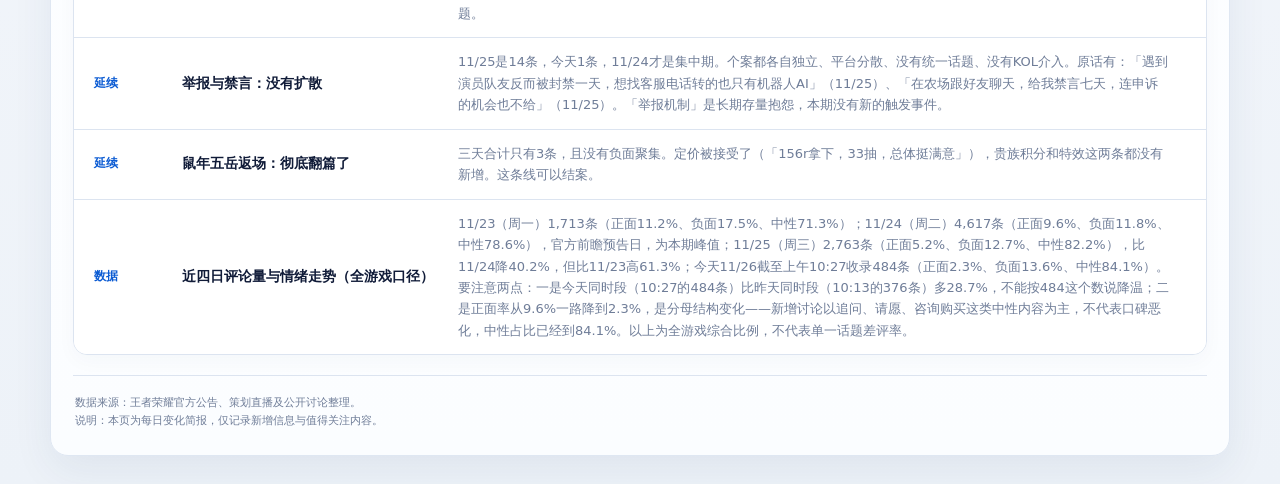
==== commit 3797be0f: "Fix banned wording in Nov 26 report" ====
--- a/index.html
+++ b/index.html
@@ -3673,7 +3673,7 @@
         }
       ],
       changeConclusion: {
-        title: '今天真正该看的不是总量，是结构。11/26「官方与运营反馈」这个分类从14%涨到23%，其中「预期管理」子标签从4%翻到8%——这是所有数字里唯一在恶化的。原因只有一个：犬夜叉。官方连续用犬夜叉BGM、插画细节、限免安排做暗示，但到现在零官宣，而11/27就是30周年。今天早上出现了热度218的一句话，是当日最高：「今年这一手确实牛批，既把流量拉满了，还把我们当猴耍了，真棒」。',
+        title: '今天真正该看的不是总量，是结构。11/26「官方与运营反馈」这个分类从14%涨到23%，其中「预期管理」子标签从4%翻到8%——这是各项指标里唯一在恶化的。原因只有一个：犬夜叉。官方连续用犬夜叉BGM、插画细节、限免安排做暗示，但到现在零官宣，而11/27就是30周年。今天早上出现了热度218的一句话，是当日最高：「今年这一手确实牛批，既把流量拉满了，还把我们当猴耍了，真棒」。',
         copy: '本期玩家反馈：'
       },
       changes: [
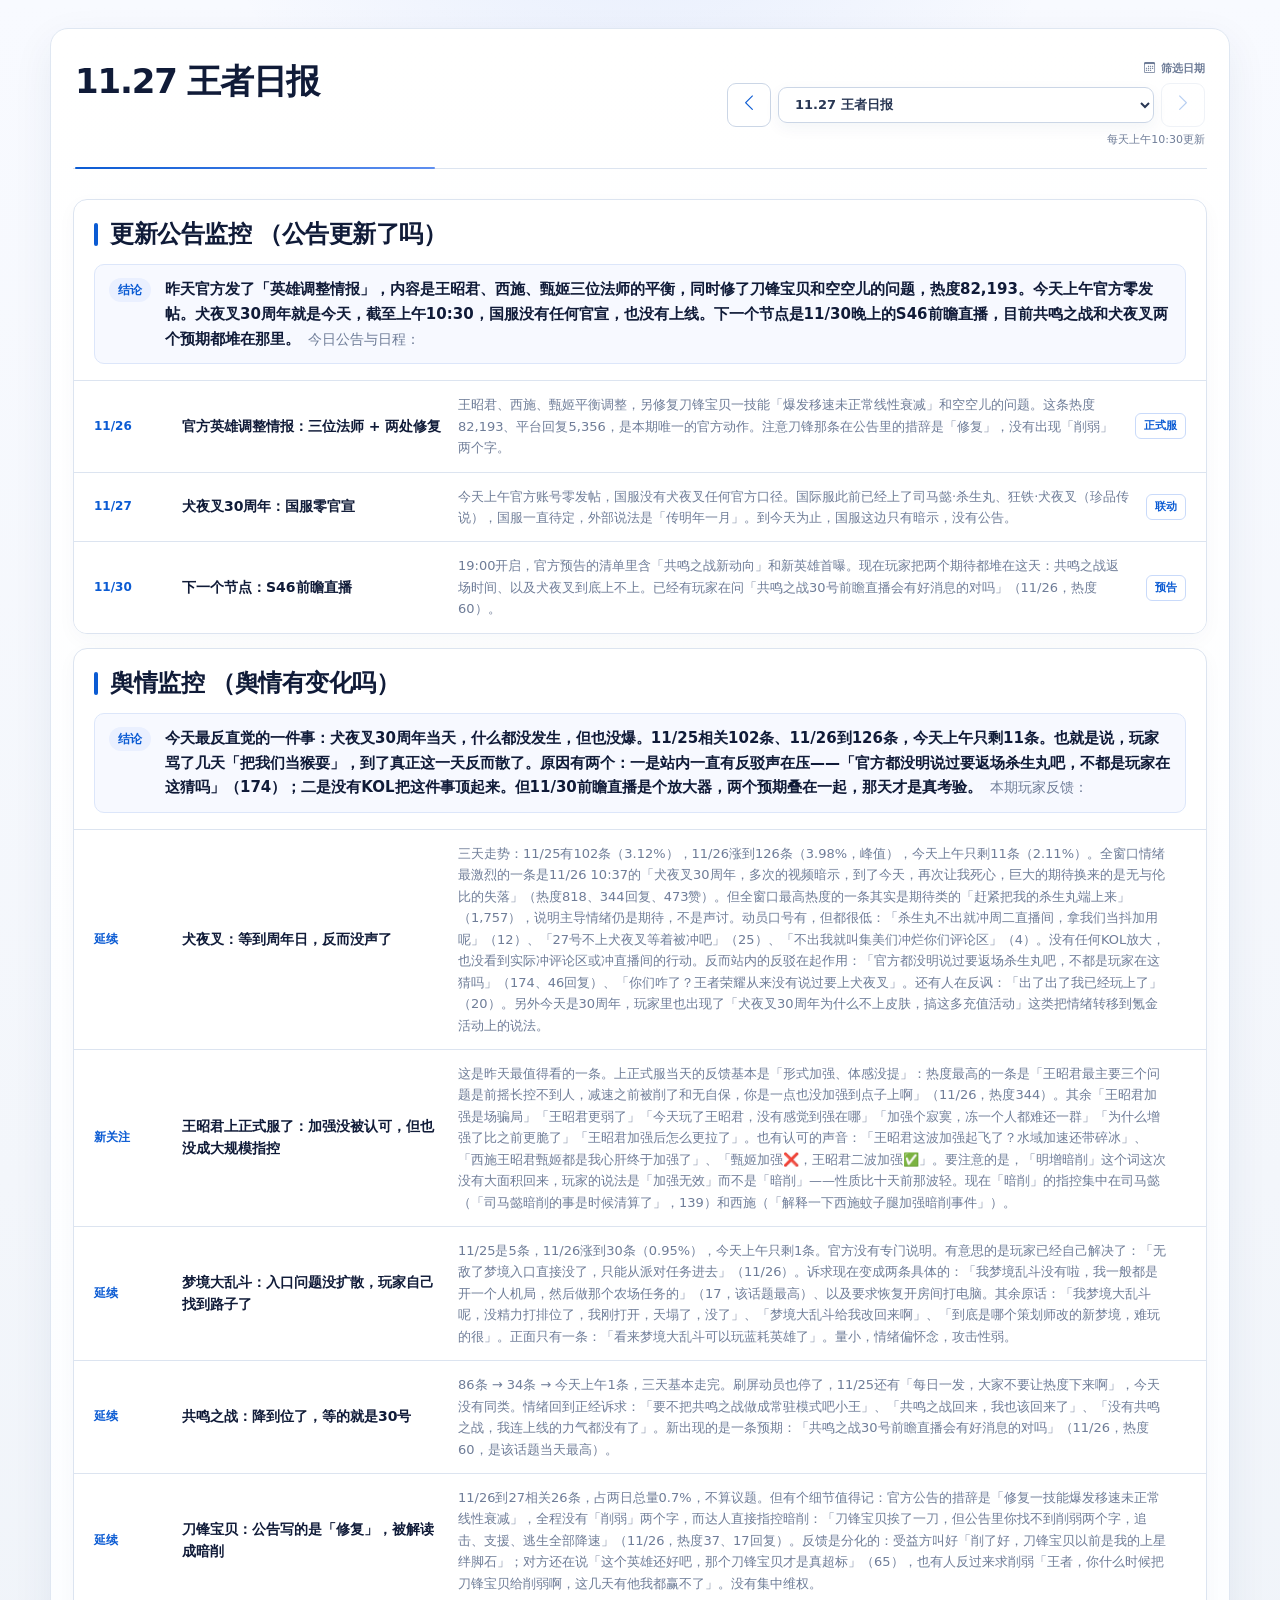
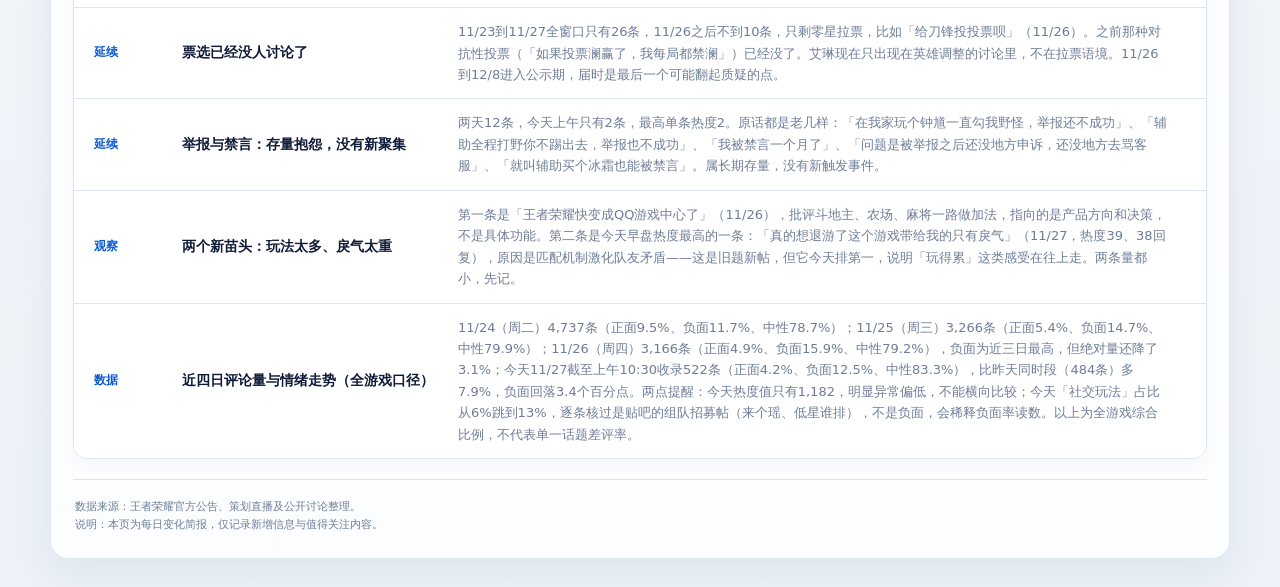
==== commit 8e6f00f3: "Add Nov 27 report: Inuyasha anniversary passes without announcement; backfill Nov 24-26" ====
--- a/index.html
+++ b/index.html
@@ -3643,6 +3643,88 @@
       ]
     }
   },
+  "2026-11-27": {
+    layout: "brief",
+    title: "11.27 王者日报",
+    date: "2026年11月27日（今日数据截至上午10:30）",
+    brief: {
+      updateConclusion: {
+        title: '昨天官方发了「英雄调整情报」，内容是王昭君、西施、甄姬三位法师的平衡，同时修了刀锋宝贝和空空儿的问题，热度82,193。今天上午官方零发帖。犬夜叉30周年就是今天，截至上午10:30，国服没有任何官宣，也没有上线。下一个节点是11/30晚上的S46前瞻直播，目前共鸣之战和犬夜叉两个预期都堆在那里。',
+        copy: '今日公告与日程：'
+      },
+      updates: [
+        {
+          date: '11/26',
+          title: '官方英雄调整情报：三位法师 + 两处修复',
+          copy: '王昭君、西施、甄姬平衡调整，另修复刀锋宝贝一技能「爆发移速未正常线性衰减」和空空儿的问题。这条热度82,193、平台回复5,356，是本期唯一的官方动作。注意刀锋那条在公告里的措辞是「修复」，没有出现「削弱」两个字。',
+          tag: '正式服'
+        },
+        {
+          date: '11/27',
+          title: '犬夜叉30周年：国服零官宣',
+          copy: '今天上午官方账号零发帖，国服没有犬夜叉任何官方口径。国际服此前已经上了司马懿·杀生丸、狂铁·犬夜叉（珍品传说），国服一直待定，外部说法是「传明年一月」。到今天为止，国服这边只有暗示，没有公告。',
+          tag: '联动'
+        },
+        {
+          date: '11/30',
+          title: '下一个节点：S46前瞻直播',
+          copy: '19:00开启，官方预告的清单里含「共鸣之战新动向」和新英雄首曝。现在玩家把两个期待都堆在这天：共鸣之战返场时间、以及犬夜叉到底上不上。已经有玩家在问「共鸣之战30号前瞻直播会有好消息的对吗」（11/26，热度60）。',
+          tag: '预告'
+        }
+      ],
+      changeConclusion: {
+        title: '今天最反直觉的一件事：犬夜叉30周年当天，什么都没发生，但也没爆。11/25相关102条、11/26到126条，今天上午只剩11条。也就是说，玩家骂了几天「把我们当猴耍」，到了真正这一天反而散了。原因有两个：一是站内一直有反驳声在压——「官方都没明说过要返场杀生丸吧，不都是玩家在这猜吗」（174）；二是没有KOL把这件事顶起来。但11/30前瞻直播是个放大器，两个预期叠在一起，那天才是真考验。',
+        copy: '本期玩家反馈：'
+      },
+      changes: [
+        {
+          name: '犬夜叉：等到周年日，反而没声了',
+          state: '延续',
+          copy: '三天走势：11/25有102条（3.12%），11/26涨到126条（3.98%，峰值），今天上午只剩11条（2.11%）。全窗口情绪最激烈的一条是11/26 10:37的「犬夜叉30周年，多次的视频暗示，到了今天，再次让我死心，巨大的期待换来的是无与伦比的失落」（热度818、344回复、473赞）。但全窗口最高热度的一条其实是期待类的「赶紧把我的杀生丸端上来」（1,757），说明主导情绪仍是期待，不是声讨。动员口号有，但都很低：「杀生丸不出就冲周二直播间，拿我们当抖加用呢」（12）、「27号不上犬夜叉等着被冲吧」（25）、「不出我就叫集美们冲烂你们评论区」（4）。没有任何KOL放大，也没看到实际冲评论区或冲直播间的行动。反而站内的反驳在起作用：「官方都没明说过要返场杀生丸吧，不都是玩家在这猜吗」（174、46回复）、「你们咋了？王者荣耀从来没有说过要上犬夜叉」。还有人在反讽：「出了出了我已经玩上了」（20）。另外今天是30周年，玩家里也出现了「犬夜叉30周年为什么不上皮肤，搞这多充值活动」这类把情绪转移到氪金活动上的说法。'
+        },
+        {
+          name: '王昭君上正式服了：加强没被认可，但也没成大规模指控',
+          state: '新关注',
+          copy: '这是昨天最值得看的一条。上正式服当天的反馈基本是「形式加强、体感没提」：热度最高的一条是「王昭君最主要三个问题是前摇长控不到人，减速之前被削了和无自保，你是一点也没加强到点子上啊」（11/26，热度344）。其余「王昭君加强是场骗局」「王昭君更弱了」「今天玩了王昭君，没有感觉到强在哪」「加强个寂寞，冻一个人都难还一群」「为什么增强了比之前更脆了」「王昭君加强后怎么更拉了」。也有认可的声音：「王昭君这波加强起飞了？水域加速还带碎冰」、「西施王昭君甄姬都是我心肝终于加强了」、「甄姬加强❌，王昭君二波加强✅」。要注意的是，「明增暗削」这个词这次没有大面积回来，玩家的说法是「加强无效」而不是「暗削」——性质比十天前那波轻。现在「暗削」的指控集中在司马懿（「司马懿暗削的事是时候清算了」，139）和西施（「解释一下西施蚊子腿加强暗削事件」）。'
+        },
+        {
+          name: '梦境大乱斗：入口问题没扩散，玩家自己找到路子了',
+          state: '延续',
+          copy: '11/25是5条，11/26涨到30条（0.95%），今天上午只剩1条。官方没有专门说明。有意思的是玩家已经自己解决了：「无敌了梦境入口直接没了，只能从派对任务进去」（11/26）。诉求现在变成两条具体的：「我梦境乱斗没有啦，我一般都是开一个人机局，然后做那个农场任务的」（17，该话题最高）、以及要求恢复开房间打电脑。其余原话：「我梦境大乱斗呢，没精力打排位了，我刚打开，天塌了，没了」、「梦境大乱斗给我改回来啊」、「到底是哪个策划师改的新梦境，难玩的很」。正面只有一条：「看来梦境大乱斗可以玩蓝耗英雄了」。量小，情绪偏怀念，攻击性弱。'
+        },
+        {
+          name: '共鸣之战：降到位了，等的就是30号',
+          state: '延续',
+          copy: '86条 → 34条 → 今天上午1条，三天基本走完。刷屏动员也停了，11/25还有「每日一发，大家不要让热度下来啊」，今天没有同类。情绪回到正经诉求：「要不把共鸣之战做成常驻模式吧小王」、「共鸣之战回来，我也该回来了」、「没有共鸣之战，我连上线的力气都没有了」。新出现的是一条预期：「共鸣之战30号前瞻直播会有好消息的对吗」（11/26，热度60，是该话题当天最高）。'
+        },
+        {
+          name: '刀锋宝贝：公告写的是「修复」，被解读成暗削',
+          state: '延续',
+          copy: '11/26到27相关26条，占两日总量0.7%，不算议题。但有个细节值得记：官方公告的措辞是「修复一技能爆发移速未正常线性衰减」，全程没有「削弱」两个字，而达人直接指控暗削：「刀锋宝贝挨了一刀，但公告里你找不到削弱两个字，追击、支援、逃生全部降速」（11/26，热度37、17回复）。反馈是分化的：受益方叫好「削了好，刀锋宝贝以前是我的上星绊脚石」；对方还在说「这个英雄还好吧，那个刀锋宝贝才是真超标」（65），也有人反过来求削弱「王者，你什么时候把刀锋宝贝给削弱啊，这几天有他我都赢不了」。没有集中维权。'
+        },
+        {
+          name: '票选已经没人讨论了',
+          state: '延续',
+          copy: '11/23到11/27全窗口只有26条，11/26之后不到10条，只剩零星拉票，比如「给刀锋投投票呗」（11/26）。之前那种对抗性投票（「如果投票澜赢了，我每局都禁澜」）已经没了。艾琳现在只出现在英雄调整的讨论里，不在拉票语境。11/26到12/8进入公示期，届时是最后一个可能翻起质疑的点。'
+        },
+        {
+          name: '举报与禁言：存量抱怨，没有新聚集',
+          state: '延续',
+          copy: '两天12条，今天上午只有2条，最高单条热度2。原话都是老几样：「在我家玩个钟馗一直勾我野怪，举报还不成功」、「辅助全程打野你不踢出去，举报也不成功」、「我被禁言一个月了」、「问题是被举报之后还没地方申诉，还没地方去骂客服」、「就叫辅助买个冰霜也能被禁言」。属长期存量，没有新触发事件。'
+        },
+        {
+          name: '两个新苗头：玩法太多、戾气太重',
+          state: '观察',
+          copy: '第一条是「王者荣耀快变成QQ游戏中心了」（11/26），批评斗地主、农场、麻将一路做加法，指向的是产品方向和决策，不是具体功能。第二条是今天早盘热度最高的一条：「真的想退游了这个游戏带给我的只有戾气」（11/27，热度39、38回复），原因是匹配机制激化队友矛盾——这是旧题新帖，但它今天排第一，说明「玩得累」这类感受在往上走。两条量都小，先记。'
+        },
+        {
+          name: '近四日评论量与情绪走势（全游戏口径）',
+          state: '数据',
+          copy: '11/24（周二）4,737条（正面9.5%、负面11.7%、中性78.7%）；11/25（周三）3,266条（正面5.4%、负面14.7%、中性79.9%）；11/26（周四）3,166条（正面4.9%、负面15.9%、中性79.2%），负面为近三日最高，但绝对量还降了3.1%；今天11/27截至上午10:30收录522条（正面4.2%、负面12.5%、中性83.3%），比昨天同时段（484条）多7.9%，负面回落3.4个百分点。两点提醒：今天热度值只有1,182，明显异常偏低，不能横向比较；今天「社交玩法」占比从6%跳到13%，逐条核过是贴吧的组队招募帖（来个瑶、低星谁排），不是负面，会稀释负面率读数。以上为全游戏综合比例，不代表单一话题差评率。'
+        }
+      ]
+    }
+  },
   "2026-11-26": {
     layout: "brief",
     title: "11.26 王者日报",
@@ -3797,7 +3879,7 @@
         {
           name: '今天的中性87.5%，和昨天一样是结构问题',
           state: '数据',
-          copy: '11/24收盘后上修为4,617条（正面9.6%、负面11.8%、中性78.6%），是本期峰值；11/25全天2,763条（正面5.2%、负面12.7%、中性82.2%），比11/24降40.2%，但仍比11/23高61.3%。11/24评论量翻倍这个涨法是虚的：其中740条是转发的组队搭子帖（占16%），跟游戏评价无关。11/23收盘后上修为1,713条（负面17.5%）。以上为全游戏综合比例，不代表单一话题差评率，数字比发布当天上午的快照有变化，以本行为准。'
+          copy: '11/24收盘后上修为4,737条（正面9.5%、负面11.7%、中性78.7%）；11/25全天3,266条（正面5.4%、负面14.7%、中性79.9%）；11/26全天3,166条（正面4.9%、负面15.9%、中性79.2%），负面为近三日最高，但绝对量比11/25还降3.1%。11/24评论量翻倍这个涨法是虚的：其中740条是转发的组队搭子帖（占16%），跟游戏评价无关。以上为全游戏综合比例，不代表单一话题差评率，数字比发布当天上午的快照有变化，以本行为准。'
         }
       ]
     }
